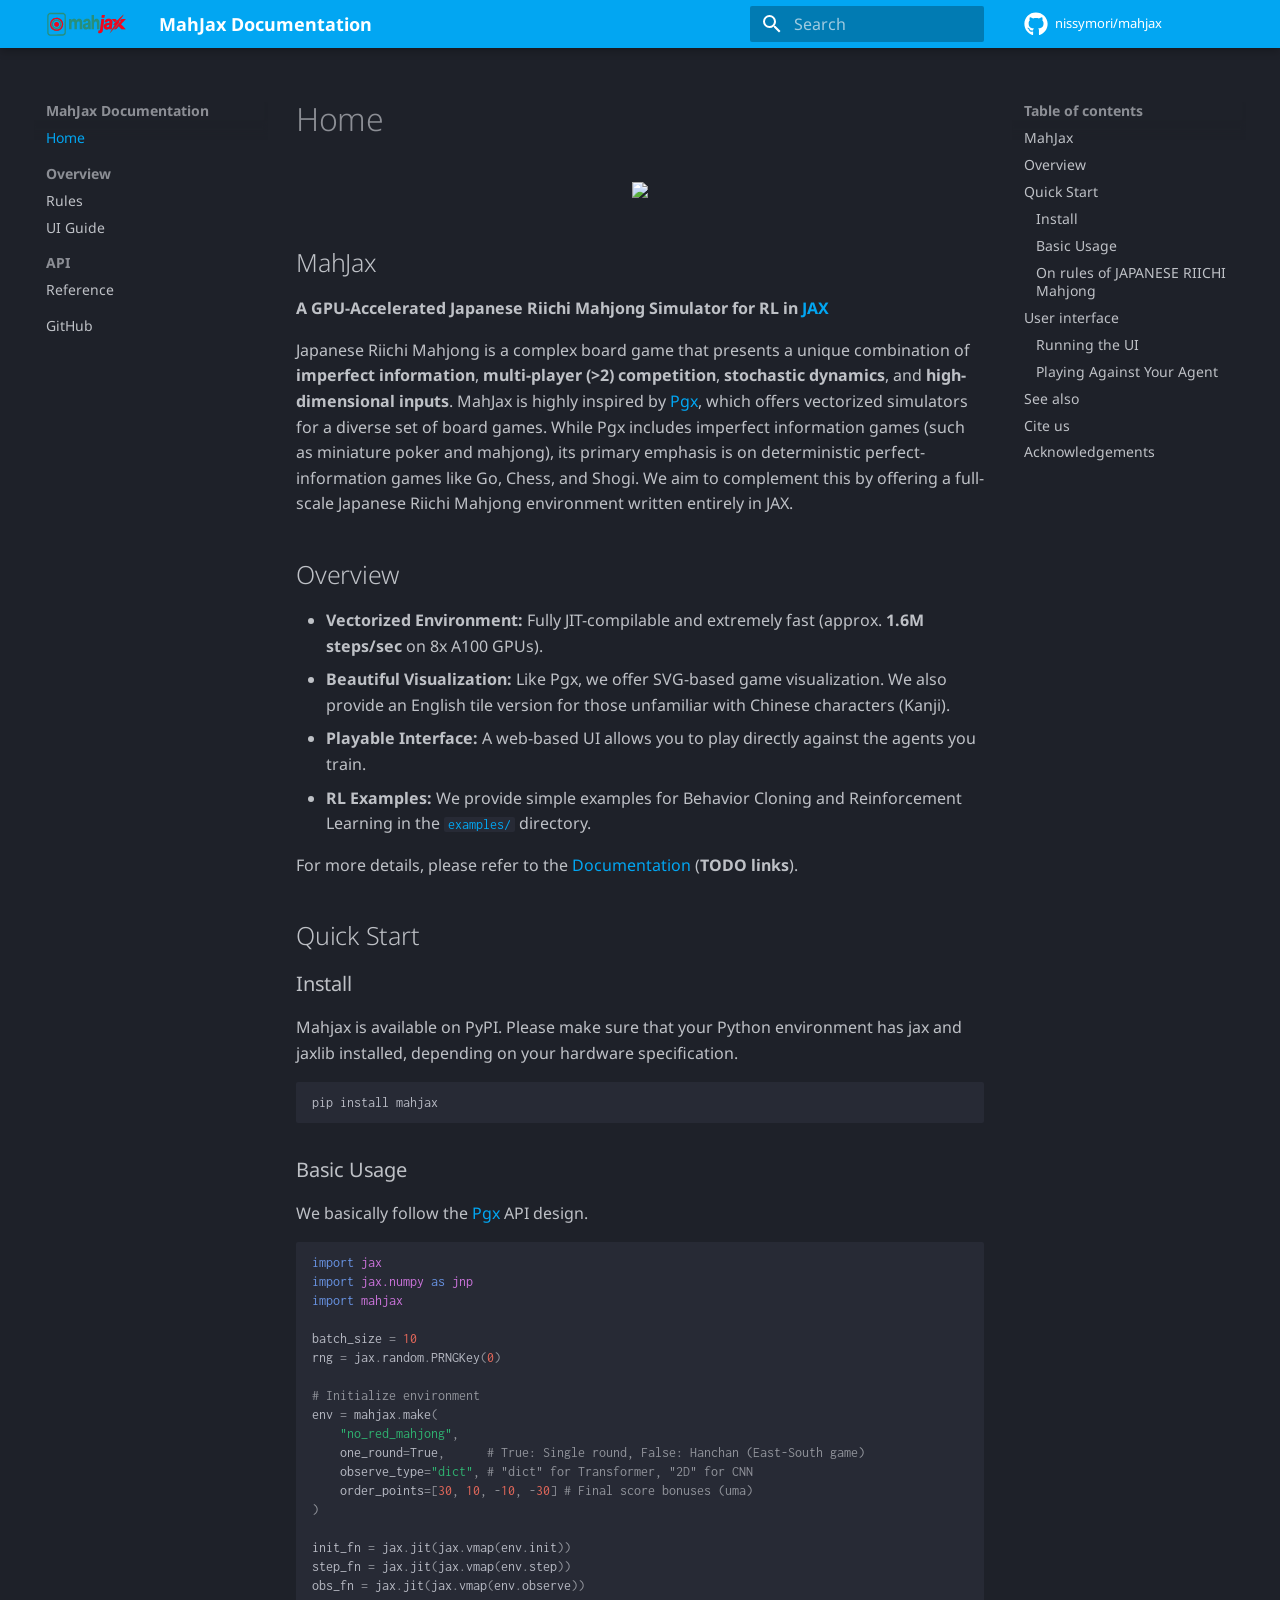
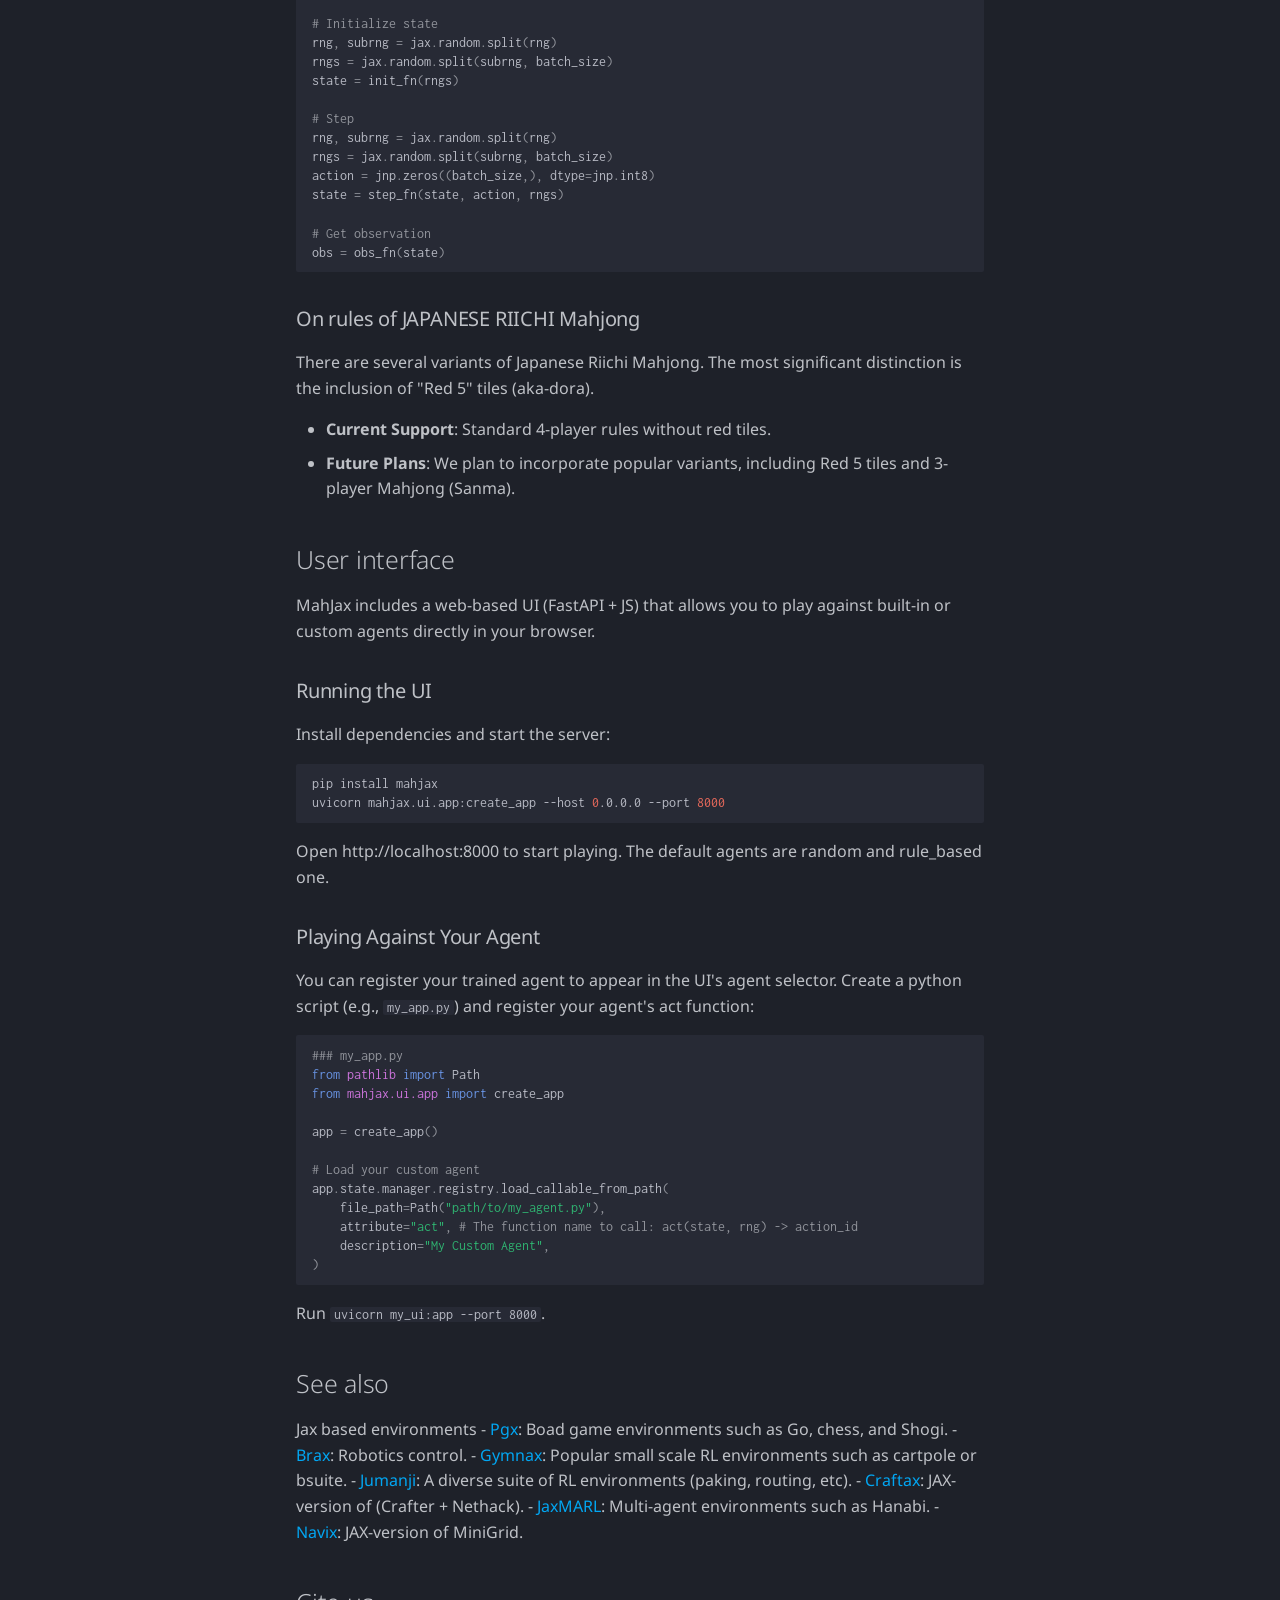
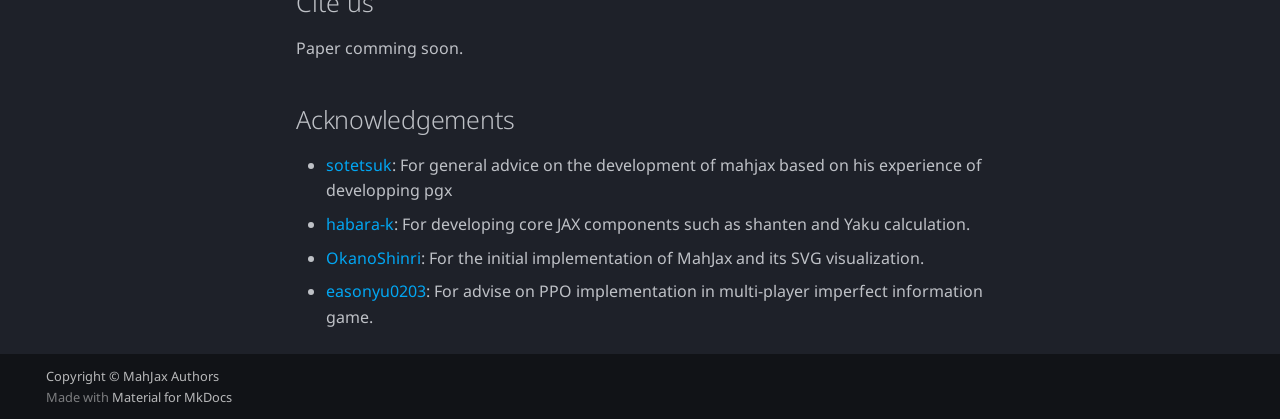
==== index.html @ deb6ee81 "Deployed 612f536 with MkDocs version: 1.6.1" ====
<!doctype html>
<html lang="en" class="no-js">
  <head>
    
      <meta charset="utf-8">
      <meta name="viewport" content="width=device-width,initial-scale=1">
      
        <meta name="description" content="GPU-accelerated Riichi Mahjong simulators for reinforcement learning">
      
      
        <meta name="author" content="Soichiro Nishimori">
      
      
        <link rel="canonical" href="https://nissymori.github.io/mahjax/">
      
      
      
        <link rel="next" href="rule/">
      
      
        
      
      
      <link rel="icon" href="assets/logo.svg">
      <meta name="generator" content="mkdocs-1.6.1, mkdocs-material-9.7.1">
    
    
      
        <title>MahJax Documentation</title>
      
    
    
      <link rel="stylesheet" href="assets/stylesheets/main.484c7ddc.min.css">
      
        
        <link rel="stylesheet" href="assets/stylesheets/palette.ab4e12ef.min.css">
      
      


    
    
      
    
    
      
        
        
        <link rel="preconnect" href="https://fonts.gstatic.com" crossorigin>
        <link rel="stylesheet" href="https://fonts.googleapis.com/css?family=Noto+Sans:300,300i,400,400i,700,700i%7CInconsolata:400,400i,700,700i&display=fallback">
        <style>:root{--md-text-font:"Noto Sans";--md-code-font:"Inconsolata"}</style>
      
    
    
      <link rel="stylesheet" href="assets/_mkdocstrings.css">
    
    <script>__md_scope=new URL(".",location),__md_hash=e=>[...e].reduce(((e,_)=>(e<<5)-e+_.charCodeAt(0)),0),__md_get=(e,_=localStorage,t=__md_scope)=>JSON.parse(_.getItem(t.pathname+"."+e)),__md_set=(e,_,t=localStorage,a=__md_scope)=>{try{t.setItem(a.pathname+"."+e,JSON.stringify(_))}catch(e){}}</script>
    
      

    
    
  </head>
  
  
    
    
    
    
    
    <body dir="ltr" data-md-color-scheme="slate" data-md-color-primary="light-blue" data-md-color-accent="cyan">
  
    
    <input class="md-toggle" data-md-toggle="drawer" type="checkbox" id="__drawer" autocomplete="off">
    <input class="md-toggle" data-md-toggle="search" type="checkbox" id="__search" autocomplete="off">
    <label class="md-overlay" for="__drawer"></label>
    <div data-md-component="skip">
      
        
        <a href="#mahjax" class="md-skip">
          Skip to content
        </a>
      
    </div>
    <div data-md-component="announce">
      
    </div>
    
    
      

  

<header class="md-header md-header--shadow" data-md-component="header">
  <nav class="md-header__inner md-grid" aria-label="Header">
    <a href="." title="MahJax Documentation" class="md-header__button md-logo" aria-label="MahJax Documentation" data-md-component="logo">
      
  <img src="assets/logo.svg" alt="logo">

    </a>
    <label class="md-header__button md-icon" for="__drawer">
      
      <svg xmlns="http://www.w3.org/2000/svg" viewBox="0 0 24 24"><path d="M3 6h18v2H3zm0 5h18v2H3zm0 5h18v2H3z"/></svg>
    </label>
    <div class="md-header__title" data-md-component="header-title">
      <div class="md-header__ellipsis">
        <div class="md-header__topic">
          <span class="md-ellipsis">
            MahJax Documentation
          </span>
        </div>
        <div class="md-header__topic" data-md-component="header-topic">
          <span class="md-ellipsis">
            
              Home
            
          </span>
        </div>
      </div>
    </div>
    
      
    
    
    
    
      
      
        <label class="md-header__button md-icon" for="__search">
          
          <svg xmlns="http://www.w3.org/2000/svg" viewBox="0 0 24 24"><path d="M9.5 3A6.5 6.5 0 0 1 16 9.5c0 1.61-.59 3.09-1.56 4.23l.27.27h.79l5 5-1.5 1.5-5-5v-.79l-.27-.27A6.52 6.52 0 0 1 9.5 16 6.5 6.5 0 0 1 3 9.5 6.5 6.5 0 0 1 9.5 3m0 2C7 5 5 7 5 9.5S7 14 9.5 14 14 12 14 9.5 12 5 9.5 5"/></svg>
        </label>
        <div class="md-search" data-md-component="search" role="dialog">
  <label class="md-search__overlay" for="__search"></label>
  <div class="md-search__inner" role="search">
    <form class="md-search__form" name="search">
      <input type="text" class="md-search__input" name="query" aria-label="Search" placeholder="Search" autocapitalize="off" autocorrect="off" autocomplete="off" spellcheck="false" data-md-component="search-query" required>
      <label class="md-search__icon md-icon" for="__search">
        
        <svg xmlns="http://www.w3.org/2000/svg" viewBox="0 0 24 24"><path d="M9.5 3A6.5 6.5 0 0 1 16 9.5c0 1.61-.59 3.09-1.56 4.23l.27.27h.79l5 5-1.5 1.5-5-5v-.79l-.27-.27A6.52 6.52 0 0 1 9.5 16 6.5 6.5 0 0 1 3 9.5 6.5 6.5 0 0 1 9.5 3m0 2C7 5 5 7 5 9.5S7 14 9.5 14 14 12 14 9.5 12 5 9.5 5"/></svg>
        
        <svg xmlns="http://www.w3.org/2000/svg" viewBox="0 0 24 24"><path d="M20 11v2H8l5.5 5.5-1.42 1.42L4.16 12l7.92-7.92L13.5 5.5 8 11z"/></svg>
      </label>
      <nav class="md-search__options" aria-label="Search">
        
        <button type="reset" class="md-search__icon md-icon" title="Clear" aria-label="Clear" tabindex="-1">
          
          <svg xmlns="http://www.w3.org/2000/svg" viewBox="0 0 24 24"><path d="M19 6.41 17.59 5 12 10.59 6.41 5 5 6.41 10.59 12 5 17.59 6.41 19 12 13.41 17.59 19 19 17.59 13.41 12z"/></svg>
        </button>
      </nav>
      
    </form>
    <div class="md-search__output">
      <div class="md-search__scrollwrap" tabindex="0" data-md-scrollfix>
        <div class="md-search-result" data-md-component="search-result">
          <div class="md-search-result__meta">
            Initializing search
          </div>
          <ol class="md-search-result__list" role="presentation"></ol>
        </div>
      </div>
    </div>
  </div>
</div>
      
    
    
      <div class="md-header__source">
        <a href="https://github.com/nissymori/mahjax" title="Go to repository" class="md-source" data-md-component="source">
  <div class="md-source__icon md-icon">
    
    <svg xmlns="http://www.w3.org/2000/svg" viewBox="0 0 512 512"><!--! Font Awesome Free 7.1.0 by @fontawesome - https://fontawesome.com License - https://fontawesome.com/license/free (Icons: CC BY 4.0, Fonts: SIL OFL 1.1, Code: MIT License) Copyright 2025 Fonticons, Inc.--><path d="M173.9 397.4c0 2-2.3 3.6-5.2 3.6-3.3.3-5.6-1.3-5.6-3.6 0-2 2.3-3.6 5.2-3.6 3-.3 5.6 1.3 5.6 3.6m-31.1-4.5c-.7 2 1.3 4.3 4.3 4.9 2.6 1 5.6 0 6.2-2s-1.3-4.3-4.3-5.2c-2.6-.7-5.5.3-6.2 2.3m44.2-1.7c-2.9.7-4.9 2.6-4.6 4.9.3 2 2.9 3.3 5.9 2.6 2.9-.7 4.9-2.6 4.6-4.6-.3-1.9-3-3.2-5.9-2.9M252.8 8C114.1 8 8 113.3 8 252c0 110.9 69.8 205.8 169.5 239.2 12.8 2.3 17.3-5.6 17.3-12.1 0-6.2-.3-40.4-.3-61.4 0 0-70 15-84.7-29.8 0 0-11.4-29.1-27.8-36.6 0 0-22.9-15.7 1.6-15.4 0 0 24.9 2 38.6 25.8 21.9 38.6 58.6 27.5 72.9 20.9 2.3-16 8.8-27.1 16-33.7-55.9-6.2-112.3-14.3-112.3-110.5 0-27.5 7.6-41.3 23.6-58.9-2.6-6.5-11.1-33.3 2.6-67.9 20.9-6.5 69 27 69 27 20-5.6 41.5-8.5 62.8-8.5s42.8 2.9 62.8 8.5c0 0 48.1-33.6 69-27 13.7 34.7 5.2 61.4 2.6 67.9 16 17.7 25.8 31.5 25.8 58.9 0 96.5-58.9 104.2-114.8 110.5 9.2 7.9 17 22.9 17 46.4 0 33.7-.3 75.4-.3 83.6 0 6.5 4.6 14.4 17.3 12.1C436.2 457.8 504 362.9 504 252 504 113.3 391.5 8 252.8 8M105.2 352.9c-1.3 1-1 3.3.7 5.2 1.6 1.6 3.9 2.3 5.2 1 1.3-1 1-3.3-.7-5.2-1.6-1.6-3.9-2.3-5.2-1m-10.8-8.1c-.7 1.3.3 2.9 2.3 3.9 1.6 1 3.6.7 4.3-.7.7-1.3-.3-2.9-2.3-3.9-2-.6-3.6-.3-4.3.7m32.4 35.6c-1.6 1.3-1 4.3 1.3 6.2 2.3 2.3 5.2 2.6 6.5 1 1.3-1.3.7-4.3-1.3-6.2-2.2-2.3-5.2-2.6-6.5-1m-11.4-14.7c-1.6 1-1.6 3.6 0 5.9s4.3 3.3 5.6 2.3c1.6-1.3 1.6-3.9 0-6.2-1.4-2.3-4-3.3-5.6-2"/></svg>
  </div>
  <div class="md-source__repository">
    nissymori/mahjax
  </div>
</a>
      </div>
    
  </nav>
  
</header>
    
    <div class="md-container" data-md-component="container">
      
      
        
          
        
      
      <main class="md-main" data-md-component="main">
        <div class="md-main__inner md-grid">
          
            
              
              <div class="md-sidebar md-sidebar--primary" data-md-component="sidebar" data-md-type="navigation" >
                <div class="md-sidebar__scrollwrap">
                  <div class="md-sidebar__inner">
                    



<nav class="md-nav md-nav--primary" aria-label="Navigation" data-md-level="0">
  <label class="md-nav__title" for="__drawer">
    <a href="." title="MahJax Documentation" class="md-nav__button md-logo" aria-label="MahJax Documentation" data-md-component="logo">
      
  <img src="assets/logo.svg" alt="logo">

    </a>
    MahJax Documentation
  </label>
  
    <div class="md-nav__source">
      <a href="https://github.com/nissymori/mahjax" title="Go to repository" class="md-source" data-md-component="source">
  <div class="md-source__icon md-icon">
    
    <svg xmlns="http://www.w3.org/2000/svg" viewBox="0 0 512 512"><!--! Font Awesome Free 7.1.0 by @fontawesome - https://fontawesome.com License - https://fontawesome.com/license/free (Icons: CC BY 4.0, Fonts: SIL OFL 1.1, Code: MIT License) Copyright 2025 Fonticons, Inc.--><path d="M173.9 397.4c0 2-2.3 3.6-5.2 3.6-3.3.3-5.6-1.3-5.6-3.6 0-2 2.3-3.6 5.2-3.6 3-.3 5.6 1.3 5.6 3.6m-31.1-4.5c-.7 2 1.3 4.3 4.3 4.9 2.6 1 5.6 0 6.2-2s-1.3-4.3-4.3-5.2c-2.6-.7-5.5.3-6.2 2.3m44.2-1.7c-2.9.7-4.9 2.6-4.6 4.9.3 2 2.9 3.3 5.9 2.6 2.9-.7 4.9-2.6 4.6-4.6-.3-1.9-3-3.2-5.9-2.9M252.8 8C114.1 8 8 113.3 8 252c0 110.9 69.8 205.8 169.5 239.2 12.8 2.3 17.3-5.6 17.3-12.1 0-6.2-.3-40.4-.3-61.4 0 0-70 15-84.7-29.8 0 0-11.4-29.1-27.8-36.6 0 0-22.9-15.7 1.6-15.4 0 0 24.9 2 38.6 25.8 21.9 38.6 58.6 27.5 72.9 20.9 2.3-16 8.8-27.1 16-33.7-55.9-6.2-112.3-14.3-112.3-110.5 0-27.5 7.6-41.3 23.6-58.9-2.6-6.5-11.1-33.3 2.6-67.9 20.9-6.5 69 27 69 27 20-5.6 41.5-8.5 62.8-8.5s42.8 2.9 62.8 8.5c0 0 48.1-33.6 69-27 13.7 34.7 5.2 61.4 2.6 67.9 16 17.7 25.8 31.5 25.8 58.9 0 96.5-58.9 104.2-114.8 110.5 9.2 7.9 17 22.9 17 46.4 0 33.7-.3 75.4-.3 83.6 0 6.5 4.6 14.4 17.3 12.1C436.2 457.8 504 362.9 504 252 504 113.3 391.5 8 252.8 8M105.2 352.9c-1.3 1-1 3.3.7 5.2 1.6 1.6 3.9 2.3 5.2 1 1.3-1 1-3.3-.7-5.2-1.6-1.6-3.9-2.3-5.2-1m-10.8-8.1c-.7 1.3.3 2.9 2.3 3.9 1.6 1 3.6.7 4.3-.7.7-1.3-.3-2.9-2.3-3.9-2-.6-3.6-.3-4.3.7m32.4 35.6c-1.6 1.3-1 4.3 1.3 6.2 2.3 2.3 5.2 2.6 6.5 1 1.3-1.3.7-4.3-1.3-6.2-2.2-2.3-5.2-2.6-6.5-1m-11.4-14.7c-1.6 1-1.6 3.6 0 5.9s4.3 3.3 5.6 2.3c1.6-1.3 1.6-3.9 0-6.2-1.4-2.3-4-3.3-5.6-2"/></svg>
  </div>
  <div class="md-source__repository">
    nissymori/mahjax
  </div>
</a>
    </div>
  
  <ul class="md-nav__list" data-md-scrollfix>
    
      
      
  
  
    
  
  
  
    <li class="md-nav__item md-nav__item--active">
      
      <input class="md-nav__toggle md-toggle" type="checkbox" id="__toc">
      
      
      
        <label class="md-nav__link md-nav__link--active" for="__toc">
          
  
  
  <span class="md-ellipsis">
    
  
    Home
  

    
  </span>
  
  

          <span class="md-nav__icon md-icon"></span>
        </label>
      
      <a href="." class="md-nav__link md-nav__link--active">
        
  
  
  <span class="md-ellipsis">
    
  
    Home
  

    
  </span>
  
  

      </a>
      
        

<nav class="md-nav md-nav--secondary" aria-label="Table of contents">
  
  
  
  
    <label class="md-nav__title" for="__toc">
      <span class="md-nav__icon md-icon"></span>
      Table of contents
    </label>
    <ul class="md-nav__list" data-md-component="toc" data-md-scrollfix>
      
        <li class="md-nav__item">
  <a href="#mahjax" class="md-nav__link">
    <span class="md-ellipsis">
      
        MahJax
      
    </span>
  </a>
  
</li>
      
        <li class="md-nav__item">
  <a href="#overview" class="md-nav__link">
    <span class="md-ellipsis">
      
        Overview
      
    </span>
  </a>
  
</li>
      
        <li class="md-nav__item">
  <a href="#quick-start" class="md-nav__link">
    <span class="md-ellipsis">
      
        Quick Start
      
    </span>
  </a>
  
    <nav class="md-nav" aria-label="Quick Start">
      <ul class="md-nav__list">
        
          <li class="md-nav__item">
  <a href="#install" class="md-nav__link">
    <span class="md-ellipsis">
      
        Install
      
    </span>
  </a>
  
</li>
        
          <li class="md-nav__item">
  <a href="#basic-usage" class="md-nav__link">
    <span class="md-ellipsis">
      
        Basic Usage
      
    </span>
  </a>
  
</li>
        
          <li class="md-nav__item">
  <a href="#on-rules-of-japanese-riichi-mahjong" class="md-nav__link">
    <span class="md-ellipsis">
      
        On rules of JAPANESE RIICHI Mahjong
      
    </span>
  </a>
  
</li>
        
      </ul>
    </nav>
  
</li>
      
        <li class="md-nav__item">
  <a href="#user-interface" class="md-nav__link">
    <span class="md-ellipsis">
      
        User interface
      
    </span>
  </a>
  
    <nav class="md-nav" aria-label="User interface">
      <ul class="md-nav__list">
        
          <li class="md-nav__item">
  <a href="#running-the-ui" class="md-nav__link">
    <span class="md-ellipsis">
      
        Running the UI
      
    </span>
  </a>
  
</li>
        
          <li class="md-nav__item">
  <a href="#playing-against-your-agent" class="md-nav__link">
    <span class="md-ellipsis">
      
        Playing Against Your Agent
      
    </span>
  </a>
  
</li>
        
      </ul>
    </nav>
  
</li>
      
        <li class="md-nav__item">
  <a href="#see-also" class="md-nav__link">
    <span class="md-ellipsis">
      
        See also
      
    </span>
  </a>
  
</li>
      
        <li class="md-nav__item">
  <a href="#cite-us" class="md-nav__link">
    <span class="md-ellipsis">
      
        Cite us
      
    </span>
  </a>
  
</li>
      
        <li class="md-nav__item">
  <a href="#acknowledgements" class="md-nav__link">
    <span class="md-ellipsis">
      
        Acknowledgements
      
    </span>
  </a>
  
</li>
      
    </ul>
  
</nav>
      
    </li>
  

    
      
      
  
  
  
  
    
    
    
    
      
        
        
      
    
    
    <li class="md-nav__item md-nav__item--section md-nav__item--nested">
      
        
        
        <input class="md-nav__toggle md-toggle " type="checkbox" id="__nav_2" >
        
          
          <label class="md-nav__link" for="__nav_2" id="__nav_2_label" tabindex="">
            
  
  
  <span class="md-ellipsis">
    
  
    Overview
  

    
  </span>
  
  

            <span class="md-nav__icon md-icon"></span>
          </label>
        
        <nav class="md-nav" data-md-level="1" aria-labelledby="__nav_2_label" aria-expanded="false">
          <label class="md-nav__title" for="__nav_2">
            <span class="md-nav__icon md-icon"></span>
            
  
    Overview
  

          </label>
          <ul class="md-nav__list" data-md-scrollfix>
            
              
                
  
  
  
  
    <li class="md-nav__item">
      <a href="rule/" class="md-nav__link">
        
  
  
  <span class="md-ellipsis">
    
  
    Rules
  

    
  </span>
  
  

      </a>
    </li>
  

              
            
              
                
  
  
  
  
    <li class="md-nav__item">
      <a href="ui/" class="md-nav__link">
        
  
  
  <span class="md-ellipsis">
    
  
    UI Guide
  

    
  </span>
  
  

      </a>
    </li>
  

              
            
          </ul>
        </nav>
      
    </li>
  

    
      
      
  
  
  
  
    
    
    
    
      
        
        
      
    
    
    <li class="md-nav__item md-nav__item--section md-nav__item--nested">
      
        
        
        <input class="md-nav__toggle md-toggle " type="checkbox" id="__nav_3" >
        
          
          <label class="md-nav__link" for="__nav_3" id="__nav_3_label" tabindex="">
            
  
  
  <span class="md-ellipsis">
    
  
    API
  

    
  </span>
  
  

            <span class="md-nav__icon md-icon"></span>
          </label>
        
        <nav class="md-nav" data-md-level="1" aria-labelledby="__nav_3_label" aria-expanded="false">
          <label class="md-nav__title" for="__nav_3">
            <span class="md-nav__icon md-icon"></span>
            
  
    API
  

          </label>
          <ul class="md-nav__list" data-md-scrollfix>
            
              
                
  
  
  
  
    <li class="md-nav__item">
      <a href="api/" class="md-nav__link">
        
  
  
  <span class="md-ellipsis">
    
  
    Reference
  

    
  </span>
  
  

      </a>
    </li>
  

              
            
          </ul>
        </nav>
      
    </li>
  

    
      
      
  
  
  
  
    <li class="md-nav__item">
      <a href="https://github.com/nissymori/mahjax" class="md-nav__link">
        
  
  
  <span class="md-ellipsis">
    
  
    GitHub
  

    
  </span>
  
  

      </a>
    </li>
  

    
  </ul>
</nav>
                  </div>
                </div>
              </div>
            
            
              
              <div class="md-sidebar md-sidebar--secondary" data-md-component="sidebar" data-md-type="toc" >
                <div class="md-sidebar__scrollwrap">
                  <div class="md-sidebar__inner">
                    

<nav class="md-nav md-nav--secondary" aria-label="Table of contents">
  
  
  
  
    <label class="md-nav__title" for="__toc">
      <span class="md-nav__icon md-icon"></span>
      Table of contents
    </label>
    <ul class="md-nav__list" data-md-component="toc" data-md-scrollfix>
      
        <li class="md-nav__item">
  <a href="#mahjax" class="md-nav__link">
    <span class="md-ellipsis">
      
        MahJax
      
    </span>
  </a>
  
</li>
      
        <li class="md-nav__item">
  <a href="#overview" class="md-nav__link">
    <span class="md-ellipsis">
      
        Overview
      
    </span>
  </a>
  
</li>
      
        <li class="md-nav__item">
  <a href="#quick-start" class="md-nav__link">
    <span class="md-ellipsis">
      
        Quick Start
      
    </span>
  </a>
  
    <nav class="md-nav" aria-label="Quick Start">
      <ul class="md-nav__list">
        
          <li class="md-nav__item">
  <a href="#install" class="md-nav__link">
    <span class="md-ellipsis">
      
        Install
      
    </span>
  </a>
  
</li>
        
          <li class="md-nav__item">
  <a href="#basic-usage" class="md-nav__link">
    <span class="md-ellipsis">
      
        Basic Usage
      
    </span>
  </a>
  
</li>
        
          <li class="md-nav__item">
  <a href="#on-rules-of-japanese-riichi-mahjong" class="md-nav__link">
    <span class="md-ellipsis">
      
        On rules of JAPANESE RIICHI Mahjong
      
    </span>
  </a>
  
</li>
        
      </ul>
    </nav>
  
</li>
      
        <li class="md-nav__item">
  <a href="#user-interface" class="md-nav__link">
    <span class="md-ellipsis">
      
        User interface
      
    </span>
  </a>
  
    <nav class="md-nav" aria-label="User interface">
      <ul class="md-nav__list">
        
          <li class="md-nav__item">
  <a href="#running-the-ui" class="md-nav__link">
    <span class="md-ellipsis">
      
        Running the UI
      
    </span>
  </a>
  
</li>
        
          <li class="md-nav__item">
  <a href="#playing-against-your-agent" class="md-nav__link">
    <span class="md-ellipsis">
      
        Playing Against Your Agent
      
    </span>
  </a>
  
</li>
        
      </ul>
    </nav>
  
</li>
      
        <li class="md-nav__item">
  <a href="#see-also" class="md-nav__link">
    <span class="md-ellipsis">
      
        See also
      
    </span>
  </a>
  
</li>
      
        <li class="md-nav__item">
  <a href="#cite-us" class="md-nav__link">
    <span class="md-ellipsis">
      
        Cite us
      
    </span>
  </a>
  
</li>
      
        <li class="md-nav__item">
  <a href="#acknowledgements" class="md-nav__link">
    <span class="md-ellipsis">
      
        Acknowledgements
      
    </span>
  </a>
  
</li>
      
    </ul>
  
</nav>
                  </div>
                </div>
              </div>
            
          
          
            <div class="md-content" data-md-component="content">
              
              <article class="md-content__inner md-typeset">
                
                  


  
  


  <h1>Home</h1>

<div align="center">
<img src="https://github.com/nissymori/mahjax/blob/main/docs/assets/logo.svg" width="45%">
</div>

<h2 id="mahjax">MahJax</h2>
<p><strong>A GPU-Accelerated Japanese Riichi Mahjong Simulator for RL in <a href="https://github.com/google/jax">JAX</a></strong></p>
<p>Japanese Riichi Mahjong is a complex board game that presents a unique combination of <strong>imperfect information</strong>, <strong>multi-player (&gt;2) competition</strong>, <strong>stochastic dynamics</strong>, and <strong>high-dimensional inputs</strong>.
MahJax is highly inspired by <a href="https://github.com/sotetsuk/pgx">Pgx</a>, which offers vectorized simulators for a diverse set of board games.
While Pgx includes imperfect information games (such as miniature poker and mahjong), its primary emphasis is on deterministic perfect-information games like Go, Chess, and Shogi.
We aim to complement this by offering a full-scale Japanese Riichi Mahjong environment written entirely in JAX.</p>
<h2 id="overview">Overview</h2>
<ul>
<li><strong>Vectorized Environment:</strong> Fully JIT-compilable and extremely fast (approx. <strong>1.6M steps/sec</strong> on 8x A100 GPUs).</li>
<li><strong>Beautiful Visualization:</strong> Like Pgx, we offer SVG-based game visualization. We also provide an English tile version for those unfamiliar with Chinese characters (Kanji).</li>
<li><strong>Playable Interface:</strong> A web-based UI allows you to play directly against the agents you train.</li>
<li><strong>RL Examples:</strong> We provide simple examples for Behavior Cloning and Reinforcement Learning in the <a href="https://github.com/nissymori/mahjax/tree/main/examples"><code>examples/</code></a> directory.</li>
</ul>
<p>For more details, please refer to the <a href="link_to_docs">Documentation</a> (<strong>TODO links</strong>).</p>
<h2 id="quick-start">Quick Start</h2>
<h3 id="install">Install</h3>
<p>Mahjax is available on PyPI. Please make sure that your Python environment has jax and jaxlib installed, depending on your hardware specification.
<div class="language-bash highlight"><pre><span></span><code><span id="__span-0-1"><a id="__codelineno-0-1" name="__codelineno-0-1" href="#__codelineno-0-1"></a>pip<span class="w"> </span>install<span class="w"> </span>mahjax
</span></code></pre></div></p>
<h3 id="basic-usage">Basic Usage</h3>
<p>We basically follow the <a href="https://github.com/sotetsuk/pgx">Pgx</a> API design.</p>
<div class="language-python highlight"><pre><span></span><code><span id="__span-1-1"><a id="__codelineno-1-1" name="__codelineno-1-1" href="#__codelineno-1-1"></a><span class="kn">import</span><span class="w"> </span><span class="nn">jax</span>
</span><span id="__span-1-2"><a id="__codelineno-1-2" name="__codelineno-1-2" href="#__codelineno-1-2"></a><span class="kn">import</span><span class="w"> </span><span class="nn">jax.numpy</span><span class="w"> </span><span class="k">as</span><span class="w"> </span><span class="nn">jnp</span>
</span><span id="__span-1-3"><a id="__codelineno-1-3" name="__codelineno-1-3" href="#__codelineno-1-3"></a><span class="kn">import</span><span class="w"> </span><span class="nn">mahjax</span>
</span><span id="__span-1-4"><a id="__codelineno-1-4" name="__codelineno-1-4" href="#__codelineno-1-4"></a>
</span><span id="__span-1-5"><a id="__codelineno-1-5" name="__codelineno-1-5" href="#__codelineno-1-5"></a><span class="n">batch_size</span> <span class="o">=</span> <span class="mi">10</span>
</span><span id="__span-1-6"><a id="__codelineno-1-6" name="__codelineno-1-6" href="#__codelineno-1-6"></a><span class="n">rng</span> <span class="o">=</span> <span class="n">jax</span><span class="o">.</span><span class="n">random</span><span class="o">.</span><span class="n">PRNGKey</span><span class="p">(</span><span class="mi">0</span><span class="p">)</span>
</span><span id="__span-1-7"><a id="__codelineno-1-7" name="__codelineno-1-7" href="#__codelineno-1-7"></a>
</span><span id="__span-1-8"><a id="__codelineno-1-8" name="__codelineno-1-8" href="#__codelineno-1-8"></a><span class="c1"># Initialize environment</span>
</span><span id="__span-1-9"><a id="__codelineno-1-9" name="__codelineno-1-9" href="#__codelineno-1-9"></a><span class="n">env</span> <span class="o">=</span> <span class="n">mahjax</span><span class="o">.</span><span class="n">make</span><span class="p">(</span>
</span><span id="__span-1-10"><a id="__codelineno-1-10" name="__codelineno-1-10" href="#__codelineno-1-10"></a>    <span class="s2">&quot;no_red_mahjong&quot;</span><span class="p">,</span>
</span><span id="__span-1-11"><a id="__codelineno-1-11" name="__codelineno-1-11" href="#__codelineno-1-11"></a>    <span class="n">one_round</span><span class="o">=</span><span class="kc">True</span><span class="p">,</span>      <span class="c1"># True: Single round, False: Hanchan (East-South game)</span>
</span><span id="__span-1-12"><a id="__codelineno-1-12" name="__codelineno-1-12" href="#__codelineno-1-12"></a>    <span class="n">observe_type</span><span class="o">=</span><span class="s2">&quot;dict&quot;</span><span class="p">,</span> <span class="c1"># &quot;dict&quot; for Transformer, &quot;2D&quot; for CNN</span>
</span><span id="__span-1-13"><a id="__codelineno-1-13" name="__codelineno-1-13" href="#__codelineno-1-13"></a>    <span class="n">order_points</span><span class="o">=</span><span class="p">[</span><span class="mi">30</span><span class="p">,</span> <span class="mi">10</span><span class="p">,</span> <span class="o">-</span><span class="mi">10</span><span class="p">,</span> <span class="o">-</span><span class="mi">30</span><span class="p">]</span> <span class="c1"># Final score bonuses (uma)</span>
</span><span id="__span-1-14"><a id="__codelineno-1-14" name="__codelineno-1-14" href="#__codelineno-1-14"></a><span class="p">)</span>
</span><span id="__span-1-15"><a id="__codelineno-1-15" name="__codelineno-1-15" href="#__codelineno-1-15"></a>
</span><span id="__span-1-16"><a id="__codelineno-1-16" name="__codelineno-1-16" href="#__codelineno-1-16"></a><span class="n">init_fn</span> <span class="o">=</span> <span class="n">jax</span><span class="o">.</span><span class="n">jit</span><span class="p">(</span><span class="n">jax</span><span class="o">.</span><span class="n">vmap</span><span class="p">(</span><span class="n">env</span><span class="o">.</span><span class="n">init</span><span class="p">))</span>
</span><span id="__span-1-17"><a id="__codelineno-1-17" name="__codelineno-1-17" href="#__codelineno-1-17"></a><span class="n">step_fn</span> <span class="o">=</span> <span class="n">jax</span><span class="o">.</span><span class="n">jit</span><span class="p">(</span><span class="n">jax</span><span class="o">.</span><span class="n">vmap</span><span class="p">(</span><span class="n">env</span><span class="o">.</span><span class="n">step</span><span class="p">))</span>
</span><span id="__span-1-18"><a id="__codelineno-1-18" name="__codelineno-1-18" href="#__codelineno-1-18"></a><span class="n">obs_fn</span> <span class="o">=</span> <span class="n">jax</span><span class="o">.</span><span class="n">jit</span><span class="p">(</span><span class="n">jax</span><span class="o">.</span><span class="n">vmap</span><span class="p">(</span><span class="n">env</span><span class="o">.</span><span class="n">observe</span><span class="p">))</span>
</span><span id="__span-1-19"><a id="__codelineno-1-19" name="__codelineno-1-19" href="#__codelineno-1-19"></a>
</span><span id="__span-1-20"><a id="__codelineno-1-20" name="__codelineno-1-20" href="#__codelineno-1-20"></a><span class="c1"># Initialize state</span>
</span><span id="__span-1-21"><a id="__codelineno-1-21" name="__codelineno-1-21" href="#__codelineno-1-21"></a><span class="n">rng</span><span class="p">,</span> <span class="n">subrng</span> <span class="o">=</span> <span class="n">jax</span><span class="o">.</span><span class="n">random</span><span class="o">.</span><span class="n">split</span><span class="p">(</span><span class="n">rng</span><span class="p">)</span>
</span><span id="__span-1-22"><a id="__codelineno-1-22" name="__codelineno-1-22" href="#__codelineno-1-22"></a><span class="n">rngs</span> <span class="o">=</span> <span class="n">jax</span><span class="o">.</span><span class="n">random</span><span class="o">.</span><span class="n">split</span><span class="p">(</span><span class="n">subrng</span><span class="p">,</span> <span class="n">batch_size</span><span class="p">)</span>
</span><span id="__span-1-23"><a id="__codelineno-1-23" name="__codelineno-1-23" href="#__codelineno-1-23"></a><span class="n">state</span> <span class="o">=</span> <span class="n">init_fn</span><span class="p">(</span><span class="n">rngs</span><span class="p">)</span>
</span><span id="__span-1-24"><a id="__codelineno-1-24" name="__codelineno-1-24" href="#__codelineno-1-24"></a>
</span><span id="__span-1-25"><a id="__codelineno-1-25" name="__codelineno-1-25" href="#__codelineno-1-25"></a><span class="c1"># Step</span>
</span><span id="__span-1-26"><a id="__codelineno-1-26" name="__codelineno-1-26" href="#__codelineno-1-26"></a><span class="n">rng</span><span class="p">,</span> <span class="n">subrng</span> <span class="o">=</span> <span class="n">jax</span><span class="o">.</span><span class="n">random</span><span class="o">.</span><span class="n">split</span><span class="p">(</span><span class="n">rng</span><span class="p">)</span>
</span><span id="__span-1-27"><a id="__codelineno-1-27" name="__codelineno-1-27" href="#__codelineno-1-27"></a><span class="n">rngs</span> <span class="o">=</span> <span class="n">jax</span><span class="o">.</span><span class="n">random</span><span class="o">.</span><span class="n">split</span><span class="p">(</span><span class="n">subrng</span><span class="p">,</span> <span class="n">batch_size</span><span class="p">)</span>
</span><span id="__span-1-28"><a id="__codelineno-1-28" name="__codelineno-1-28" href="#__codelineno-1-28"></a><span class="n">action</span> <span class="o">=</span> <span class="n">jnp</span><span class="o">.</span><span class="n">zeros</span><span class="p">((</span><span class="n">batch_size</span><span class="p">,),</span> <span class="n">dtype</span><span class="o">=</span><span class="n">jnp</span><span class="o">.</span><span class="n">int8</span><span class="p">)</span>
</span><span id="__span-1-29"><a id="__codelineno-1-29" name="__codelineno-1-29" href="#__codelineno-1-29"></a><span class="n">state</span> <span class="o">=</span> <span class="n">step_fn</span><span class="p">(</span><span class="n">state</span><span class="p">,</span> <span class="n">action</span><span class="p">,</span> <span class="n">rngs</span><span class="p">)</span>
</span><span id="__span-1-30"><a id="__codelineno-1-30" name="__codelineno-1-30" href="#__codelineno-1-30"></a>
</span><span id="__span-1-31"><a id="__codelineno-1-31" name="__codelineno-1-31" href="#__codelineno-1-31"></a><span class="c1"># Get observation</span>
</span><span id="__span-1-32"><a id="__codelineno-1-32" name="__codelineno-1-32" href="#__codelineno-1-32"></a><span class="n">obs</span> <span class="o">=</span> <span class="n">obs_fn</span><span class="p">(</span><span class="n">state</span><span class="p">)</span>
</span></code></pre></div>
<h3 id="on-rules-of-japanese-riichi-mahjong">On rules of JAPANESE RIICHI Mahjong</h3>
<p>There are several variants of Japanese Riichi Mahjong. The most significant distinction is the inclusion of "Red 5" tiles (aka-dora).</p>
<ul>
<li><strong>Current Support</strong>: Standard 4-player rules without red tiles.</li>
<li><strong>Future Plans</strong>: We plan to incorporate popular variants, including Red 5 tiles and 3-player Mahjong (Sanma).</li>
</ul>
<h2 id="user-interface">User interface</h2>
<p>MahJax includes a web-based UI (FastAPI + JS) that allows you to play against built-in or custom agents directly in your browser.</p>
<h3 id="running-the-ui">Running the UI</h3>
<p>Install dependencies and start the server:
<div class="language-bash highlight"><pre><span></span><code><span id="__span-2-1"><a id="__codelineno-2-1" name="__codelineno-2-1" href="#__codelineno-2-1"></a>pip<span class="w"> </span>install<span class="w"> </span>mahjax
</span><span id="__span-2-2"><a id="__codelineno-2-2" name="__codelineno-2-2" href="#__codelineno-2-2"></a>uvicorn<span class="w"> </span>mahjax.ui.app:create_app<span class="w"> </span>--host<span class="w"> </span><span class="m">0</span>.0.0.0<span class="w"> </span>--port<span class="w"> </span><span class="m">8000</span>
</span></code></pre></div>
Open http://localhost:8000 to start playing. The default agents are random and rule_based one.</p>
<h3 id="playing-against-your-agent">Playing Against Your Agent</h3>
<p>You can register your trained agent to appear in the UI's agent selector.
Create a python script (e.g., <code>my_app.py</code>) and register your agent's act function:</p>
<p><div class="language-py highlight"><pre><span></span><code><span id="__span-3-1"><a id="__codelineno-3-1" name="__codelineno-3-1" href="#__codelineno-3-1"></a><span class="c1">### my_app.py</span>
</span><span id="__span-3-2"><a id="__codelineno-3-2" name="__codelineno-3-2" href="#__codelineno-3-2"></a><span class="kn">from</span><span class="w"> </span><span class="nn">pathlib</span><span class="w"> </span><span class="kn">import</span> <span class="n">Path</span>
</span><span id="__span-3-3"><a id="__codelineno-3-3" name="__codelineno-3-3" href="#__codelineno-3-3"></a><span class="kn">from</span><span class="w"> </span><span class="nn">mahjax.ui.app</span><span class="w"> </span><span class="kn">import</span> <span class="n">create_app</span>
</span><span id="__span-3-4"><a id="__codelineno-3-4" name="__codelineno-3-4" href="#__codelineno-3-4"></a>
</span><span id="__span-3-5"><a id="__codelineno-3-5" name="__codelineno-3-5" href="#__codelineno-3-5"></a><span class="n">app</span> <span class="o">=</span> <span class="n">create_app</span><span class="p">()</span>
</span><span id="__span-3-6"><a id="__codelineno-3-6" name="__codelineno-3-6" href="#__codelineno-3-6"></a>
</span><span id="__span-3-7"><a id="__codelineno-3-7" name="__codelineno-3-7" href="#__codelineno-3-7"></a><span class="c1"># Load your custom agent</span>
</span><span id="__span-3-8"><a id="__codelineno-3-8" name="__codelineno-3-8" href="#__codelineno-3-8"></a><span class="n">app</span><span class="o">.</span><span class="n">state</span><span class="o">.</span><span class="n">manager</span><span class="o">.</span><span class="n">registry</span><span class="o">.</span><span class="n">load_callable_from_path</span><span class="p">(</span>
</span><span id="__span-3-9"><a id="__codelineno-3-9" name="__codelineno-3-9" href="#__codelineno-3-9"></a>    <span class="n">file_path</span><span class="o">=</span><span class="n">Path</span><span class="p">(</span><span class="s2">&quot;path/to/my_agent.py&quot;</span><span class="p">),</span>
</span><span id="__span-3-10"><a id="__codelineno-3-10" name="__codelineno-3-10" href="#__codelineno-3-10"></a>    <span class="n">attribute</span><span class="o">=</span><span class="s2">&quot;act&quot;</span><span class="p">,</span> <span class="c1"># The function name to call: act(state, rng) -&gt; action_id</span>
</span><span id="__span-3-11"><a id="__codelineno-3-11" name="__codelineno-3-11" href="#__codelineno-3-11"></a>    <span class="n">description</span><span class="o">=</span><span class="s2">&quot;My Custom Agent&quot;</span><span class="p">,</span>
</span><span id="__span-3-12"><a id="__codelineno-3-12" name="__codelineno-3-12" href="#__codelineno-3-12"></a><span class="p">)</span>
</span></code></pre></div>
Run <code>uvicorn my_ui:app --port 8000</code>.</p>
<h2 id="see-also">See also</h2>
<p>Jax based environments
- <a href="https://github.com/sotetsuk/pgx">Pgx</a>: Boad game environments such as Go, chess, and Shogi.
- <a href="https://github.com/google/brax">Brax</a>: Robotics control.
- <a href="https://github.com/RobertTLange/gymnax">Gymnax</a>: Popular small scale RL environments such as cartpole or bsuite.
- <a href="https://github.com/instadeepai/jumanji">Jumanji</a>: A diverse suite of RL environments (paking, routing, etc).
- <a href="https://arxiv.org/abs/2402.16801">Craftax</a>: JAX-version of (Crafter + Nethack).
- <a href="https://github.com/FLAIROx/JaxMARL">JaxMARL</a>: Multi-agent environments such as Hanabi.
- <a href="https://github.com/epignatelli/navix">Navix</a>: JAX-version of MiniGrid.</p>
<h2 id="cite-us">Cite us</h2>
<p>Paper comming soon.</p>
<h2 id="acknowledgements">Acknowledgements</h2>
<ul>
<li><a href="https://github.com/sotetsuk">sotetsuk</a>: For general advice on the development of mahjax based on his experience of developping pgx</li>
<li><a href="https://github.com/habara-k">habara-k</a>: For developing core JAX components such as shanten and Yaku calculation.</li>
<li><a href="https://github.com/OkanoShinri">OkanoShinri</a>: For the initial implementation of MahJax and its SVG visualization.</li>
<li><a href="easonyu0203">easonyu0203</a>: For advise on PPO implementation in multi-player imperfect information game.</li>
</ul>












                
              </article>
            </div>
          
          
<script>var target=document.getElementById(location.hash.slice(1));target&&target.name&&(target.checked=target.name.startsWith("__tabbed_"))</script>
        </div>
        
      </main>
      
        <footer class="md-footer">
  
  <div class="md-footer-meta md-typeset">
    <div class="md-footer-meta__inner md-grid">
      <div class="md-copyright">
  
    <div class="md-copyright__highlight">
      Copyright © MahJax Authors
    </div>
  
  
    Made with
    <a href="https://squidfunk.github.io/mkdocs-material/" target="_blank" rel="noopener">
      Material for MkDocs
    </a>
  
</div>
      
    </div>
  </div>
</footer>
      
    </div>
    <div class="md-dialog" data-md-component="dialog">
      <div class="md-dialog__inner md-typeset"></div>
    </div>
    
    
    
      
      
      <script id="__config" type="application/json">{"annotate": null, "base": ".", "features": ["navigation.sections", "header.autohide"], "search": "assets/javascripts/workers/search.2c215733.min.js", "tags": null, "translations": {"clipboard.copied": "Copied to clipboard", "clipboard.copy": "Copy to clipboard", "search.result.more.one": "1 more on this page", "search.result.more.other": "# more on this page", "search.result.none": "No matching documents", "search.result.one": "1 matching document", "search.result.other": "# matching documents", "search.result.placeholder": "Type to start searching", "search.result.term.missing": "Missing", "select.version": "Select version"}, "version": null}</script>
    
    
      <script src="assets/javascripts/bundle.79ae519e.min.js"></script>
      
    
  </body>
</html>
---- assets/stylesheets/main.484c7ddc.min.css ----
@charset "UTF-8";html{-webkit-text-size-adjust:none;-moz-text-size-adjust:none;text-size-adjust:none;box-sizing:border-box}*,:after,:before{box-sizing:inherit}@media (prefers-reduced-motion){*,:after,:before{transition:none!important}}body{margin:0}a,button,input,label{-webkit-tap-highlight-color:transparent}a{color:inherit;text-decoration:none}hr{border:0;box-sizing:initial;display:block;height:.05rem;overflow:visible;padding:0}small{font-size:80%}sub,sup{line-height:1em}img{border-style:none}table{border-collapse:initial;border-spacing:0}td,th{font-weight:400;vertical-align:top}button{background:#0000;border:0;font-family:inherit;font-size:inherit;margin:0;padding:0}input{border:0;outline:none}:root{--md-primary-fg-color:#4051b5;--md-primary-fg-color--light:#5d6cc0;--md-primary-fg-color--dark:#303fa1;--md-primary-bg-color:#fff;--md-primary-bg-color--light:#ffffffb3;--md-accent-fg-color:#526cfe;--md-accent-fg-color--transparent:#526cfe1a;--md-accent-bg-color:#fff;--md-accent-bg-color--light:#ffffffb3}[data-md-color-scheme=default]{color-scheme:light}[data-md-color-scheme=default] img[src$="#gh-dark-mode-only"],[data-md-color-scheme=default] img[src$="#only-dark"]{display:none}:root,[data-md-color-scheme=default]{--md-hue:225deg;--md-default-fg-color:#000000de;--md-default-fg-color--light:#0000008a;--md-default-fg-color--lighter:#00000052;--md-default-fg-color--lightest:#00000012;--md-default-bg-color:#fff;--md-default-bg-color--light:#ffffffb3;--md-default-bg-color--lighter:#ffffff4d;--md-default-bg-color--lightest:#ffffff1f;--md-code-fg-color:#36464e;--md-code-bg-color:#f5f5f5;--md-code-bg-color--light:#f5f5f5b3;--md-code-bg-color--lighter:#f5f5f54d;--md-code-hl-color:#4287ff;--md-code-hl-color--light:#4287ff1a;--md-code-hl-number-color:#d52a2a;--md-code-hl-special-color:#db1457;--md-code-hl-function-color:#a846b9;--md-code-hl-constant-color:#6e59d9;--md-code-hl-keyword-color:#3f6ec6;--md-code-hl-string-color:#1c7d4d;--md-code-hl-name-color:var(--md-code-fg-color);--md-code-hl-operator-color:var(--md-default-fg-color--light);--md-code-hl-punctuation-color:var(--md-default-fg-color--light);--md-code-hl-comment-color:var(--md-default-fg-color--light);--md-code-hl-generic-color:var(--md-default-fg-color--light);--md-code-hl-variable-color:var(--md-default-fg-color--light);--md-typeset-color:var(--md-default-fg-color);--md-typeset-a-color:var(--md-primary-fg-color);--md-typeset-del-color:#f5503d26;--md-typeset-ins-color:#0bd57026;--md-typeset-kbd-color:#fafafa;--md-typeset-kbd-accent-color:#fff;--md-typeset-kbd-border-color:#b8b8b8;--md-typeset-mark-color:#ffff0080;--md-typeset-table-color:#0000001f;--md-typeset-table-color--light:rgba(0,0,0,.035);--md-admonition-fg-color:var(--md-default-fg-color);--md-admonition-bg-color:var(--md-default-bg-color);--md-warning-fg-color:#000000de;--md-warning-bg-color:#ff9;--md-footer-fg-color:#fff;--md-footer-fg-color--light:#ffffffb3;--md-footer-fg-color--lighter:#ffffff73;--md-footer-bg-color:#000000de;--md-footer-bg-color--dark:#00000052;--md-shadow-z1:0 0.2rem 0.5rem #0000000d,0 0 0.05rem #0000001a;--md-shadow-z2:0 0.2rem 0.5rem #0000001a,0 0 0.05rem #00000040;--md-shadow-z3:0 0.2rem 0.5rem #0003,0 0 0.05rem #00000059}.md-icon svg{fill:currentcolor;display:block;height:1.2rem;width:1.2rem}body{-webkit-font-smoothing:antialiased;-moz-osx-font-smoothing:grayscale;--md-text-font-family:var(--md-text-font,_),-apple-system,BlinkMacSystemFont,Helvetica,Arial,sans-serif;--md-code-font-family:var(--md-code-font,_),SFMono-Regular,Consolas,Menlo,monospace}aside,body,input{font-feature-settings:"kern","liga";color:var(--md-typeset-color);font-family:var(--md-text-font-family)}code,kbd,pre{font-feature-settings:"kern";font-family:var(--md-code-font-family)}:root{--md-typeset-table-sort-icon:url('data:image/svg+xml;charset=utf-8,<svg xmlns="http://www.w3.org/2000/svg" viewBox="0 0 24 24"><path d="m18 21-4-4h3V7h-3l4-4 4 4h-3v10h3M2 19v-2h10v2M2 13v-2h7v2M2 7V5h4v2z"/></svg>');--md-typeset-table-sort-icon--asc:url('data:image/svg+xml;charset=utf-8,<svg xmlns="http://www.w3.org/2000/svg" viewBox="0 0 24 24"><path d="M19 17h3l-4 4-4-4h3V3h2M2 17h10v2H2M6 5v2H2V5m0 6h7v2H2z"/></svg>');--md-typeset-table-sort-icon--desc:url('data:image/svg+xml;charset=utf-8,<svg xmlns="http://www.w3.org/2000/svg" viewBox="0 0 24 24"><path d="M19 7h3l-4-4-4 4h3v14h2M2 17h10v2H2M6 5v2H2V5m0 6h7v2H2z"/></svg>')}.md-typeset{-webkit-print-color-adjust:exact;color-adjust:exact;font-size:.8rem;line-height:1.6;overflow-wrap:break-word}@media print{.md-typeset{font-size:.68rem}}.md-typeset blockquote,.md-typeset dl,.md-typeset figure,.md-typeset ol,.md-typeset pre,.md-typeset ul{margin-bottom:1em;margin-top:1em}.md-typeset h1{color:var(--md-default-fg-color--light);font-size:2em;line-height:1.3;margin:0 0 1.25em}.md-typeset h1,.md-typeset h2{font-weight:300;letter-spacing:-.01em}.md-typeset h2{font-size:1.5625em;line-height:1.4;margin:1.6em 0 .64em}.md-typeset h3{font-size:1.25em;font-weight:400;letter-spacing:-.01em;line-height:1.5;margin:1.6em 0 .8em}.md-typeset h2+h3{margin-top:.8em}.md-typeset h4{font-weight:700;letter-spacing:-.01em;margin:1em 0}.md-typeset h5,.md-typeset h6{color:var(--md-default-fg-color--light);font-size:.8em;font-weight:700;letter-spacing:-.01em;margin:1.25em 0}.md-typeset h5{text-transform:uppercase}.md-typeset h5 code{text-transform:none}.md-typeset hr{border-bottom:.05rem solid var(--md-default-fg-color--lightest);display:flow-root;margin:1.5em 0}.md-typeset a{color:var(--md-typeset-a-color);word-break:break-word}.md-typeset a,.md-typeset a:before{transition:color 125ms}.md-typeset a:focus,.md-typeset a:hover{color:var(--md-accent-fg-color)}.md-typeset a:focus code,.md-typeset a:hover code{background-color:var(--md-accent-fg-color--transparent);color:var(--md-accent-fg-color)}.md-typeset a code{color:var(--md-typeset-a-color)}.md-typeset a.focus-visible{outline-color:var(--md-accent-fg-color);outline-offset:.2rem}.md-typeset code,.md-typeset kbd,.md-typeset pre{color:var(--md-code-fg-color);direction:ltr;font-variant-ligatures:none;transition:background-color 125ms}@media print{.md-typeset code,.md-typeset kbd,.md-typeset pre{white-space:pre-wrap}}.md-typeset code{background-color:var(--md-code-bg-color);border-radius:.1rem;-webkit-box-decoration-break:clone;box-decoration-break:clone;font-size:.85em;padding:0 .2941176471em;transition:color 125ms,background-color 125ms;word-break:break-word}.md-typeset code:not(.focus-visible){-webkit-tap-highlight-color:transparent;outline:none}.md-typeset pre{display:flow-root;line-height:1.4;position:relative}.md-typeset pre>code{-webkit-box-decoration-break:slice;box-decoration-break:slice;box-shadow:none;display:block;margin:0;outline-color:var(--md-accent-fg-color);overflow:auto;padding:.7720588235em 1.1764705882em;scrollbar-color:var(--md-default-fg-color--lighter) #0000;scrollbar-width:thin;touch-action:auto;word-break:normal}.md-typeset pre>code:hover{scrollbar-color:var(--md-accent-fg-color) #0000}.md-typeset pre>code::-webkit-scrollbar{height:.2rem;width:.2rem}.md-typeset pre>code::-webkit-scrollbar-thumb{background-color:var(--md-default-fg-color--lighter)}.md-typeset pre>code::-webkit-scrollbar-thumb:hover{background-color:var(--md-accent-fg-color)}.md-typeset kbd{background-color:var(--md-typeset-kbd-color);border-radius:.1rem;box-shadow:0 .1rem 0 .05rem var(--md-typeset-kbd-border-color),0 .1rem 0 var(--md-typeset-kbd-border-color),0 -.1rem .2rem var(--md-typeset-kbd-accent-color) inset;color:var(--md-default-fg-color);display:inline-block;font-size:.75em;padding:0 .6666666667em;vertical-align:text-top;word-break:break-word}.md-typeset mark{background-color:var(--md-typeset-mark-color);-webkit-box-decoration-break:clone;box-decoration-break:clone;color:inherit;word-break:break-word}.md-typeset abbr{cursor:help;text-decoration:none}.md-typeset [data-preview],.md-typeset abbr{border-bottom:.05rem dotted var(--md-default-fg-color--light)}.md-typeset small{opacity:.75}[dir=ltr] .md-typeset sub,[dir=ltr] .md-typeset sup{margin-left:.078125em}[dir=rtl] .md-typeset sub,[dir=rtl] .md-typeset sup{margin-right:.078125em}[dir=ltr] .md-typeset blockquote{padding-left:.6rem}[dir=rtl] .md-typeset blockquote{padding-right:.6rem}[dir=ltr] .md-typeset blockquote{border-left:.2rem solid var(--md-default-fg-color--lighter)}[dir=rtl] .md-typeset blockquote{border-right:.2rem solid var(--md-default-fg-color--lighter)}.md-typeset blockquote{color:var(--md-default-fg-color--light);margin-left:0;margin-right:0}.md-typeset ul{list-style-type:disc}.md-typeset ul[type]{list-style-type:revert-layer}[dir=ltr] .md-typeset ol,[dir=ltr] .md-typeset ul{margin-left:.625em}[dir=rtl] .md-typeset ol,[dir=rtl] .md-typeset ul{margin-right:.625em}.md-typeset ol,.md-typeset ul{padding:0}.md-typeset ol:not([hidden]),.md-typeset ul:not([hidden]){display:flow-root}.md-typeset ol ol,.md-typeset ul ol{list-style-type:lower-alpha}.md-typeset ol ol ol,.md-typeset ul ol ol{list-style-type:lower-roman}.md-typeset ol ol ol ol,.md-typeset ul ol ol ol{list-style-type:upper-alpha}.md-typeset ol ol ol ol ol,.md-typeset ul ol ol ol ol{list-style-type:upper-roman}.md-typeset ol[type],.md-typeset ul[type]{list-style-type:revert-layer}[dir=ltr] .md-typeset ol li,[dir=ltr] .md-typeset ul li{margin-left:1.25em}[dir=rtl] .md-typeset ol li,[dir=rtl] .md-typeset ul li{margin-right:1.25em}.md-typeset ol li,.md-typeset ul li{margin-bottom:.5em}.md-typeset ol li blockquote,.md-typeset ol li p,.md-typeset ul li blockquote,.md-typeset ul li p{margin:.5em 0}.md-typeset ol li:last-child,.md-typeset ul li:last-child{margin-bottom:0}[dir=ltr] .md-typeset ol li ol,[dir=ltr] .md-typeset ol li ul,[dir=ltr] .md-typeset ul li ol,[dir=ltr] .md-typeset ul li ul{margin-left:.625em}[dir=rtl] .md-typeset ol li ol,[dir=rtl] .md-typeset ol li ul,[dir=rtl] .md-typeset ul li ol,[dir=rtl] .md-typeset ul li ul{margin-right:.625em}.md-typeset ol li ol,.md-typeset ol li ul,.md-typeset ul li ol,.md-typeset ul li ul{margin-bottom:.5em;margin-top:.5em}[dir=ltr] .md-typeset dd{margin-left:1.875em}[dir=rtl] .md-typeset dd{margin-right:1.875em}.md-typeset dd{margin-bottom:1.5em;margin-top:1em}.md-typeset img,.md-typeset svg,.md-typeset video{height:auto;max-width:100%}.md-typeset img[align=left]{margin:1em 1em 1em 0}.md-typeset img[align=right]{margin:1em 0 1em 1em}.md-typeset img[align]:only-child{margin-top:0}.md-typeset figure{display:flow-root;margin:1em auto;max-width:100%;text-align:center;width:fit-content}.md-typeset figure img{display:block;margin:0 auto}.md-typeset figcaption{font-style:italic;margin:1em auto;max-width:24rem}.md-typeset iframe{max-width:100%}.md-typeset table:not([class]){background-color:var(--md-default-bg-color);border:.05rem solid var(--md-typeset-table-color);border-radius:.1rem;display:inline-block;font-size:.64rem;max-width:100%;overflow:auto;touch-action:auto}@media print{.md-typeset table:not([class]){display:table}}.md-typeset table:not([class])+*{margin-top:1.5em}.md-typeset table:not([class]) td>:first-child,.md-typeset table:not([class]) th>:first-child{margin-top:0}.md-typeset table:not([class]) td>:last-child,.md-typeset table:not([class]) th>:last-child{margin-bottom:0}.md-typeset table:not([class]) td:not([align]),.md-typeset table:not([class]) th:not([align]){text-align:left}[dir=rtl] .md-typeset table:not([class]) td:not([align]),[dir=rtl] .md-typeset table:not([class]) th:not([align]){text-align:right}.md-typeset table:not([class]) th{font-weight:700;min-width:5rem;padding:.9375em 1.25em;vertical-align:top}.md-typeset table:not([class]) td{border-top:.05rem solid var(--md-typeset-table-color);padding:.9375em 1.25em;vertical-align:top}.md-typeset table:not([class]) tbody tr{transition:background-color 125ms}.md-typeset table:not([class]) tbody tr:hover{background-color:var(--md-typeset-table-color--light);box-shadow:0 .05rem 0 var(--md-default-bg-color) inset}.md-typeset table:not([class]) a{word-break:normal}.md-typeset table th[role=columnheader]{cursor:pointer}[dir=ltr] .md-typeset table th[role=columnheader]:after{margin-left:.5em}[dir=rtl] .md-typeset table th[role=columnheader]:after{margin-right:.5em}.md-typeset table th[role=columnheader]:after{content:"";display:inline-block;height:1.2em;-webkit-mask-image:var(--md-typeset-table-sort-icon);mask-image:var(--md-typeset-table-sort-icon);-webkit-mask-repeat:no-repeat;mask-repeat:no-repeat;-webkit-mask-size:contain;mask-size:contain;transition:background-color 125ms;vertical-align:text-bottom;width:1.2em}.md-typeset table th[role=columnheader]:hover:after{background-color:var(--md-default-fg-color--lighter)}.md-typeset table th[role=columnheader][aria-sort=ascending]:after{background-color:var(--md-default-fg-color--light);-webkit-mask-image:var(--md-typeset-table-sort-icon--asc);mask-image:var(--md-typeset-table-sort-icon--asc)}.md-typeset table th[role=columnheader][aria-sort=descending]:after{background-color:var(--md-default-fg-color--light);-webkit-mask-image:var(--md-typeset-table-sort-icon--desc);mask-image:var(--md-typeset-table-sort-icon--desc)}.md-typeset__scrollwrap{margin:1em -.8rem;overflow-x:auto;touch-action:auto}.md-typeset__table{display:inline-block;margin-bottom:.5em;padding:0 .8rem}@media print{.md-typeset__table{display:block}}html .md-typeset__table table{display:table;margin:0;overflow:hidden;width:100%}@media screen and (max-width:44.984375em){.md-content__inner>pre{margin:1em -.8rem}.md-content__inner>pre code{border-radius:0}}.md-typeset .md-author{border-radius:100%;display:block;flex-shrink:0;height:1.6rem;overflow:hidden;position:relative;transition:color 125ms,transform 125ms;width:1.6rem}.md-typeset .md-author img{display:block}.md-typeset .md-author--more{background:var(--md-default-fg-color--lightest);color:var(--md-default-fg-color--lighter);font-size:.6rem;font-weight:700;line-height:1.6rem;text-align:center}.md-typeset .md-author--long{height:2.4rem;width:2.4rem}.md-typeset a.md-author{transform:scale(1)}.md-typeset a.md-author img{border-radius:100%;filter:grayscale(100%) opacity(75%);transition:filter 125ms}.md-typeset a.md-author:focus,.md-typeset a.md-author:hover{transform:scale(1.1);z-index:1}.md-typeset a.md-author:focus img,.md-typeset a.md-author:hover img{filter:grayscale(0)}.md-banner{background-color:var(--md-footer-bg-color);color:var(--md-footer-fg-color);overflow:auto}@media print{.md-banner{display:none}}.md-banner--warning{background-color:var(--md-warning-bg-color);color:var(--md-warning-fg-color)}.md-banner__inner{font-size:.7rem;margin:.6rem auto;padding:0 .8rem}[dir=ltr] .md-banner__button{float:right}[dir=rtl] .md-banner__button{float:left}.md-banner__button{color:inherit;cursor:pointer;transition:opacity .25s}.no-js .md-banner__button{display:none}.md-banner__button:hover{opacity:.7}html{font-size:125%;height:100%;overflow-x:hidden}@media screen and (min-width:100em){html{font-size:137.5%}}@media screen and (min-width:125em){html{font-size:150%}}body{background-color:var(--md-default-bg-color);display:flex;flex-direction:column;font-size:.5rem;min-height:100%;position:relative;width:100%}@media print{body{display:block}}@media screen and (max-width:59.984375em){body[data-md-scrolllock]{position:fixed}}.md-grid{margin-left:auto;margin-right:auto;max-width:61rem}.md-container{display:flex;flex-direction:column;flex-grow:1}@media print{.md-container{display:block}}.md-main{flex-grow:1}.md-main__inner{display:flex;height:100%;margin-top:1.5rem}.md-ellipsis{overflow:hidden;text-overflow:ellipsis}.md-toggle{display:none}.md-option{height:0;opacity:0;position:absolute;width:0}.md-option:checked+label:not([hidden]){display:block}.md-option.focus-visible+label{outline-color:var(--md-accent-fg-color);outline-style:auto}.md-skip{background-color:var(--md-default-fg-color);border-radius:.1rem;color:var(--md-default-bg-color);font-size:.64rem;margin:.5rem;opacity:0;outline-color:var(--md-accent-fg-color);padding:.3rem .5rem;position:fixed;transform:translateY(.4rem);z-index:-1}.md-skip:focus{opacity:1;transform:translateY(0);transition:transform .25s cubic-bezier(.4,0,.2,1),opacity 175ms 75ms;z-index:10}@page{margin:25mm}:root{--md-clipboard-icon:url('data:image/svg+xml;charset=utf-8,<svg xmlns="http://www.w3.org/2000/svg" viewBox="0 0 24 24"><path d="M19 21H8V7h11m0-2H8a2 2 0 0 0-2 2v14a2 2 0 0 0 2 2h11a2 2 0 0 0 2-2V7a2 2 0 0 0-2-2m-3-4H4a2 2 0 0 0-2 2v14h2V3h12z"/></svg>')}.md-clipboard{border-radius:.1rem;color:var(--md-default-fg-color--lightest);cursor:pointer;height:1.5em;outline-color:var(--md-accent-fg-color);outline-offset:.1rem;transition:color .25s;width:1.5em;z-index:1}@media print{.md-clipboard{display:none}}.md-clipboard:not(.focus-visible){-webkit-tap-highlight-color:transparent;outline:none}:hover>.md-clipboard{color:var(--md-default-fg-color--light)}.md-clipboard:focus,.md-clipboard:hover{color:var(--md-accent-fg-color)}.md-clipboard:after{background-color:currentcolor;content:"";display:block;height:1.125em;margin:0 auto;-webkit-mask-image:var(--md-clipboard-icon);mask-image:var(--md-clipboard-icon);-webkit-mask-position:center;mask-position:center;-webkit-mask-repeat:no-repeat;mask-repeat:no-repeat;-webkit-mask-size:contain;mask-size:contain;width:1.125em}.md-clipboard--inline{cursor:pointer}.md-clipboard--inline code{transition:color .25s,background-color .25s}.md-clipboard--inline:focus code,.md-clipboard--inline:hover code{background-color:var(--md-accent-fg-color--transparent);color:var(--md-accent-fg-color)}:root{--md-code-select-icon:url('data:image/svg+xml;charset=utf-8,<svg xmlns="http://www.w3.org/2000/svg" viewBox="0 0 24 24"><path d="M19 19h-4v2h4c1.1 0 2-.9 2-2v-4h-2m0-12h-4v2h4v4h2V5c0-1.1-.9-2-2-2M5 5h4V3H5c-1.1 0-2 .9-2 2v4h2m0 6H3v4c0 1.1.9 2 2 2h4v-2H5zm2-4h2v2H7zm4 0h2v2h-2zm4 0h2v2h-2zM7 7h2v2H7zm4 0h2v2h-2zm4 0h2v2h-2zm-8 8h2v2H7zm4 0h2v2h-2zm4 0h2v2h-2z"/></svg>');--md-code-copy-icon:url('data:image/svg+xml;charset=utf-8,<svg xmlns="http://www.w3.org/2000/svg" viewBox="0 0 24 24"><path d="M19 21H8V7h11m0-2H8a2 2 0 0 0-2 2v14a2 2 0 0 0 2 2h11a2 2 0 0 0 2-2V7a2 2 0 0 0-2-2m-3-4H4a2 2 0 0 0-2 2v14h2V3h12z"/></svg>')}.md-typeset .md-code__content{display:grid}.md-code__nav{background-color:var(--md-code-bg-color--lighter);border-radius:.1rem;display:flex;gap:.2rem;padding:.2rem;position:absolute;right:.25em;top:.25em;transition:background-color .25s;z-index:1}:hover>.md-code__nav{background-color:var(--md-code-bg-color--light)}.md-code__button{color:var(--md-default-fg-color--lightest);cursor:pointer;display:block;height:1.5em;outline-color:var(--md-accent-fg-color);outline-offset:.1rem;transition:color .25s;width:1.5em}:hover>*>.md-code__button{color:var(--md-default-fg-color--light)}.md-code__button.focus-visible,.md-code__button:hover{color:var(--md-accent-fg-color)}.md-code__button--active{color:var(--md-default-fg-color)!important}.md-code__button:after{background-color:currentcolor;content:"";display:block;height:1.125em;margin:0 auto;-webkit-mask-position:center;mask-position:center;-webkit-mask-repeat:no-repeat;mask-repeat:no-repeat;-webkit-mask-size:contain;mask-size:contain;width:1.125em}.md-code__button[data-md-type=select]:after{-webkit-mask-image:var(--md-code-select-icon);mask-image:var(--md-code-select-icon)}.md-code__button[data-md-type=copy]:after{-webkit-mask-image:var(--md-code-copy-icon);mask-image:var(--md-code-copy-icon)}@keyframes consent{0%{opacity:0;transform:translateY(100%)}to{opacity:1;transform:translateY(0)}}@keyframes overlay{0%{opacity:0}to{opacity:1}}.md-consent__overlay{animation:overlay .25s both;-webkit-backdrop-filter:blur(.1rem);backdrop-filter:blur(.1rem);background-color:#0000008a;height:100%;opacity:1;position:fixed;top:0;width:100%;z-index:5}.md-consent__inner{animation:consent .5s cubic-bezier(.1,.7,.1,1) both;background-color:var(--md-default-bg-color);border:0;border-radius:.1rem;bottom:0;box-shadow:0 0 .2rem #0000001a,0 .2rem .4rem #0003;max-height:100%;overflow:auto;padding:0;position:fixed;width:100%;z-index:5}.md-consent__form{padding:.8rem}.md-consent__settings{display:none;margin:1em 0}input:checked+.md-consent__settings{display:block}.md-consent__controls{margin-bottom:.8rem}.md-typeset .md-consent__controls .md-button{display:inline}@media screen and (max-width:44.984375em){.md-typeset .md-consent__controls .md-button{display:block;margin-top:.4rem;text-align:center;width:100%}}.md-consent label{cursor:pointer}.md-content{flex-grow:1;min-width:0}.md-content__inner{margin:0 .8rem 1.2rem;padding-top:.6rem}@media screen and (min-width:76.25em){[dir=ltr] .md-sidebar--primary:not([hidden])~.md-content>.md-content__inner{margin-left:1.2rem}[dir=ltr] .md-sidebar--secondary:not([hidden])~.md-content>.md-content__inner,[dir=rtl] .md-sidebar--primary:not([hidden])~.md-content>.md-content__inner{margin-right:1.2rem}[dir=rtl] .md-sidebar--secondary:not([hidden])~.md-content>.md-content__inner{margin-left:1.2rem}}.md-content__inner:before{content:"";display:block;height:.4rem}.md-content__inner>:last-child{margin-bottom:0}[dir=ltr] .md-content__button{float:right}[dir=rtl] .md-content__button{float:left}[dir=ltr] .md-content__button{margin-left:.4rem}[dir=rtl] .md-content__button{margin-right:.4rem}.md-content__button{margin:.4rem 0;padding:0}@media print{.md-content__button{display:none}}.md-typeset .md-content__button{color:var(--md-default-fg-color--lighter)}.md-content__button svg{display:inline;vertical-align:top}[dir=rtl] .md-content__button svg{transform:scaleX(-1)}[dir=ltr] .md-dialog{right:.8rem}[dir=rtl] .md-dialog{left:.8rem}.md-dialog{background-color:var(--md-default-fg-color);border-radius:.1rem;bottom:.8rem;box-shadow:var(--md-shadow-z3);min-width:11.1rem;opacity:0;padding:.4rem .6rem;pointer-events:none;position:fixed;transform:translateY(100%);transition:transform 0ms .4s,opacity .4s;z-index:4}@media print{.md-dialog{display:none}}.md-dialog--active{opacity:1;pointer-events:auto;transform:translateY(0);transition:transform .4s cubic-bezier(.075,.85,.175,1),opacity .4s}.md-dialog__inner{color:var(--md-default-bg-color);font-size:.7rem}.md-feedback{margin:2em 0 1em;text-align:center}.md-feedback fieldset{border:none;margin:0;padding:0}.md-feedback__title{font-weight:700;margin:1em auto}.md-feedback__inner{position:relative}.md-feedback__list{display:flex;flex-wrap:wrap;place-content:baseline center;position:relative}.md-feedback__list:hover .md-icon:not(:disabled){color:var(--md-default-fg-color--lighter)}:disabled .md-feedback__list{min-height:1.8rem}.md-feedback__icon{color:var(--md-default-fg-color--light);cursor:pointer;flex-shrink:0;margin:0 .1rem;transition:color 125ms}.md-feedback__icon:not(:disabled).md-icon:hover{color:var(--md-accent-fg-color)}.md-feedback__icon:disabled{color:var(--md-default-fg-color--lightest);pointer-events:none}.md-feedback__note{opacity:0;position:relative;transform:translateY(.4rem);transition:transform .4s cubic-bezier(.1,.7,.1,1),opacity .15s}.md-feedback__note>*{margin:0 auto;max-width:16rem}:disabled .md-feedback__note{opacity:1;transform:translateY(0)}@media print{.md-feedback{display:none}}.md-footer{background-color:var(--md-footer-bg-color);color:var(--md-footer-fg-color)}@media print{.md-footer{display:none}}.md-footer__inner{justify-content:space-between;overflow:auto;padding:.2rem}.md-footer__inner:not([hidden]){display:flex}.md-footer__link{align-items:end;display:flex;flex-grow:0.01;margin-bottom:.4rem;margin-top:1rem;max-width:100%;outline-color:var(--md-accent-fg-color);overflow:hidden;transition:opacity .25s}.md-footer__link:focus,.md-footer__link:hover{opacity:.7}[dir=rtl] .md-footer__link svg{transform:scaleX(-1)}@media screen and (max-width:44.984375em){.md-footer__link--prev{flex-shrink:0}.md-footer__link--prev .md-footer__title{display:none}}[dir=ltr] .md-footer__link--next{margin-left:auto}[dir=rtl] .md-footer__link--next{margin-right:auto}.md-footer__link--next{text-align:right}[dir=rtl] .md-footer__link--next{text-align:left}.md-footer__title{flex-grow:1;font-size:.9rem;margin-bottom:.7rem;max-width:calc(100% - 2.4rem);padding:0 1rem;white-space:nowrap}.md-footer__button{margin:.2rem;padding:.4rem}.md-footer__direction{font-size:.64rem;opacity:.7}.md-footer-meta{background-color:var(--md-footer-bg-color--dark)}.md-footer-meta__inner{display:flex;flex-wrap:wrap;justify-content:space-between;padding:.2rem}html .md-footer-meta.md-typeset a{color:var(--md-footer-fg-color--light)}html .md-footer-meta.md-typeset a:focus,html .md-footer-meta.md-typeset a:hover{color:var(--md-footer-fg-color)}.md-copyright{color:var(--md-footer-fg-color--lighter);font-size:.64rem;margin:auto .6rem;padding:.4rem 0;width:100%}@media screen and (min-width:45em){.md-copyright{width:auto}}.md-copyright__highlight{color:var(--md-footer-fg-color--light)}.md-social{display:inline-flex;gap:.2rem;margin:0 .4rem;padding:.2rem 0 .6rem}@media screen and (min-width:45em){.md-social{padding:.6rem 0}}.md-social__link{display:inline-block;height:1.6rem;text-align:center;width:1.6rem}.md-social__link:before{line-height:1.9}.md-social__link svg{fill:currentcolor;max-height:.8rem;vertical-align:-25%}.md-typeset .md-button{border:.1rem solid;border-radius:.1rem;color:var(--md-primary-fg-color);cursor:pointer;display:inline-block;font-weight:700;padding:.625em 2em;transition:color 125ms,background-color 125ms,border-color 125ms}.md-typeset .md-button--primary{background-color:var(--md-primary-fg-color);border-color:var(--md-primary-fg-color);color:var(--md-primary-bg-color)}.md-typeset .md-button:focus,.md-typeset .md-button:hover{background-color:var(--md-accent-fg-color);border-color:var(--md-accent-fg-color);color:var(--md-accent-bg-color)}[dir=ltr] .md-typeset .md-input{border-top-left-radius:.1rem}[dir=ltr] .md-typeset .md-input,[dir=rtl] .md-typeset .md-input{border-top-right-radius:.1rem}[dir=rtl] .md-typeset .md-input{border-top-left-radius:.1rem}.md-typeset .md-input{border-bottom:.1rem solid var(--md-default-fg-color--lighter);box-shadow:var(--md-shadow-z1);font-size:.8rem;height:1.8rem;padding:0 .6rem;transition:border .25s,box-shadow .25s}.md-typeset .md-input:focus,.md-typeset .md-input:hover{border-bottom-color:var(--md-accent-fg-color);box-shadow:var(--md-shadow-z2)}.md-typeset .md-input--stretch{width:100%}.md-header{background-color:var(--md-primary-fg-color);box-shadow:0 0 .2rem #0000,0 .2rem .4rem #0000;color:var(--md-primary-bg-color);display:block;left:0;position:sticky;right:0;top:0;z-index:4}@media print{.md-header{display:none}}.md-header[hidden]{transform:translateY(-100%);transition:transform .25s cubic-bezier(.8,0,.6,1),box-shadow .25s}.md-header--shadow{box-shadow:0 0 .2rem #0000001a,0 .2rem .4rem #0003;transition:transform .25s cubic-bezier(.1,.7,.1,1),box-shadow .25s}.md-header__inner{align-items:center;display:flex;padding:0 .2rem}.md-header__button{color:currentcolor;cursor:pointer;margin:.2rem;outline-color:var(--md-accent-fg-color);padding:.4rem;position:relative;transition:opacity .25s;vertical-align:middle;z-index:1}.md-header__button:hover{opacity:.7}.md-header__button:not([hidden]){display:inline-block}.md-header__button:not(.focus-visible){-webkit-tap-highlight-color:transparent;outline:none}.md-header__button.md-logo{margin:.2rem;padding:.4rem}@media screen and (max-width:76.234375em){.md-header__button.md-logo{display:none}}.md-header__button.md-logo img,.md-header__button.md-logo svg{fill:currentcolor;display:block;height:1.2rem;width:auto}@media screen and (min-width:60em){.md-header__button[for=__search]{display:none}}.no-js .md-header__button[for=__search]{display:none}[dir=rtl] .md-header__button[for=__search] svg{transform:scaleX(-1)}@media screen and (min-width:76.25em){.md-header__button[for=__drawer]{display:none}}.md-header__topic{display:flex;max-width:100%;position:absolute;transition:transform .4s cubic-bezier(.1,.7,.1,1),opacity .15s;white-space:nowrap}.md-header__topic+.md-header__topic{opacity:0;pointer-events:none;transform:translateX(1.25rem);transition:transform .4s cubic-bezier(1,.7,.1,.1),opacity .15s;z-index:-1}[dir=rtl] .md-header__topic+.md-header__topic{transform:translateX(-1.25rem)}.md-header__topic:first-child{font-weight:700}[dir=ltr] .md-header__title{margin-left:1rem;margin-right:.4rem}[dir=rtl] .md-header__title{margin-left:.4rem;margin-right:1rem}.md-header__title{flex-grow:1;font-size:.9rem;height:2.4rem;line-height:2.4rem}.md-header__title--active .md-header__topic{opacity:0;pointer-events:none;transform:translateX(-1.25rem);transition:transform .4s cubic-bezier(1,.7,.1,.1),opacity .15s;z-index:-1}[dir=rtl] .md-header__title--active .md-header__topic{transform:translateX(1.25rem)}.md-header__title--active .md-header__topic+.md-header__topic{opacity:1;pointer-events:auto;transform:translateX(0);transition:transform .4s cubic-bezier(.1,.7,.1,1),opacity .15s;z-index:0}.md-header__title>.md-header__ellipsis{height:100%;position:relative;width:100%}.md-header__option{display:flex;flex-shrink:0;max-width:100%;transition:max-width 0ms .25s,opacity .25s .25s;white-space:nowrap}[data-md-toggle=search]:checked~.md-header .md-header__option{max-width:0;opacity:0;transition:max-width 0ms,opacity 0ms}.md-header__option>input{bottom:0}.md-header__source{display:none}@media screen and (min-width:60em){[dir=ltr] .md-header__source{margin-left:1rem}[dir=rtl] .md-header__source{margin-right:1rem}.md-header__source{display:block;max-width:11.7rem;width:11.7rem}}@media screen and (min-width:76.25em){[dir=ltr] .md-header__source{margin-left:1.4rem}[dir=rtl] .md-header__source{margin-right:1.4rem}}.md-meta{color:var(--md-default-fg-color--light);font-size:.7rem;line-height:1.3}.md-meta__list{display:inline-flex;flex-wrap:wrap;list-style:none;margin:0;padding:0}.md-meta__item:not(:last-child):after{content:"·";margin-left:.2rem;margin-right:.2rem}.md-meta__link{color:var(--md-typeset-a-color)}.md-meta__link:focus,.md-meta__link:hover{color:var(--md-accent-fg-color)}.md-draft{background-color:#ff1744;border-radius:.125em;color:#fff;display:inline-block;font-weight:700;padding-left:.5714285714em;padding-right:.5714285714em}:root{--md-nav-icon--prev:url('data:image/svg+xml;charset=utf-8,<svg xmlns="http://www.w3.org/2000/svg" viewBox="0 0 24 24"><path d="M20 11v2H8l5.5 5.5-1.42 1.42L4.16 12l7.92-7.92L13.5 5.5 8 11z"/></svg>');--md-nav-icon--next:url('data:image/svg+xml;charset=utf-8,<svg xmlns="http://www.w3.org/2000/svg" viewBox="0 0 24 24"><path d="M8.59 16.58 13.17 12 8.59 7.41 10 6l6 6-6 6z"/></svg>');--md-toc-icon:url('data:image/svg+xml;charset=utf-8,<svg xmlns="http://www.w3.org/2000/svg" viewBox="0 0 24 24"><path d="M3 9h14V7H3zm0 4h14v-2H3zm0 4h14v-2H3zm16 0h2v-2h-2zm0-10v2h2V7zm0 6h2v-2h-2z"/></svg>')}.md-nav{font-size:.7rem;line-height:1.3}.md-nav__title{color:var(--md-default-fg-color--light);display:block;font-weight:700;overflow:hidden;padding:0 .6rem;text-overflow:ellipsis}.md-nav__title .md-nav__button{display:none}.md-nav__title .md-nav__button img{height:100%;width:auto}.md-nav__title .md-nav__button.md-logo img,.md-nav__title .md-nav__button.md-logo svg{fill:currentcolor;display:block;height:2.4rem;max-width:100%;object-fit:contain;width:auto}.md-nav__list{list-style:none;margin:0;padding:0}.md-nav__link{align-items:flex-start;display:flex;gap:.4rem;margin-top:.625em;scroll-snap-align:start;transition:color 125ms}.md-nav__link--passed,.md-nav__link--passed code{color:var(--md-default-fg-color--light)}.md-nav__item .md-nav__link--active,.md-nav__item .md-nav__link--active code{color:var(--md-typeset-a-color)}.md-nav__link .md-ellipsis{position:relative}.md-nav__link .md-ellipsis code{word-break:normal}[dir=ltr] .md-nav__link .md-icon:last-child{margin-left:auto}[dir=rtl] .md-nav__link .md-icon:last-child{margin-right:auto}.md-nav__link .md-typeset{font-size:.7rem;line-height:1.3}.md-nav__link svg{fill:currentcolor;flex-shrink:0;height:1.3em;position:relative}.md-nav__link[for]:focus,.md-nav__link[for]:hover,.md-nav__link[href]:focus,.md-nav__link[href]:hover{color:var(--md-accent-fg-color);cursor:pointer}.md-nav__link[for]:focus code,.md-nav__link[for]:hover code,.md-nav__link[href]:focus code,.md-nav__link[href]:hover code{background-color:var(--md-accent-fg-color--transparent);color:var(--md-accent-fg-color)}.md-nav__link.focus-visible{outline-color:var(--md-accent-fg-color);outline-offset:.2rem}.md-nav--primary .md-nav__link[for=__toc]{display:none}.md-nav--primary .md-nav__link[for=__toc] .md-icon:after{background-color:currentcolor;display:block;height:100%;-webkit-mask-image:var(--md-toc-icon);mask-image:var(--md-toc-icon);width:100%}.md-nav--primary .md-nav__link[for=__toc]~.md-nav{display:none}.md-nav__container>.md-nav__link{margin-top:0}.md-nav__container>.md-nav__link:first-child{flex-grow:1;min-width:0}.md-nav__icon{flex-shrink:0}.md-nav__source{display:none}@media screen and (max-width:76.234375em){.md-nav--primary,.md-nav--primary .md-nav{background-color:var(--md-default-bg-color);display:flex;flex-direction:column;height:100%;left:0;position:absolute;right:0;top:0;z-index:1}.md-nav--primary .md-nav__item,.md-nav--primary .md-nav__title{font-size:.8rem;line-height:1.5}.md-nav--primary .md-nav__title{background-color:var(--md-default-fg-color--lightest);color:var(--md-default-fg-color--light);cursor:pointer;height:5.6rem;line-height:2.4rem;padding:3rem .8rem .2rem;position:relative;white-space:nowrap}[dir=ltr] .md-nav--primary .md-nav__title .md-nav__icon{left:.4rem}[dir=rtl] .md-nav--primary .md-nav__title .md-nav__icon{right:.4rem}.md-nav--primary .md-nav__title .md-nav__icon{display:block;height:1.2rem;margin:.2rem;position:absolute;top:.4rem;width:1.2rem}.md-nav--primary .md-nav__title .md-nav__icon:after{background-color:currentcolor;content:"";display:block;height:100%;-webkit-mask-image:var(--md-nav-icon--prev);mask-image:var(--md-nav-icon--prev);-webkit-mask-position:center;mask-position:center;-webkit-mask-repeat:no-repeat;mask-repeat:no-repeat;-webkit-mask-size:contain;mask-size:contain;width:100%}.md-nav--primary .md-nav__title~.md-nav__list{background-color:var(--md-default-bg-color);box-shadow:0 .05rem 0 var(--md-default-fg-color--lightest) inset;overflow-y:auto;scroll-snap-type:y mandatory;touch-action:pan-y}.md-nav--primary .md-nav__title~.md-nav__list>:first-child{border-top:0}.md-nav--primary .md-nav__title[for=__drawer]{background-color:var(--md-primary-fg-color);color:var(--md-primary-bg-color);font-weight:700}.md-nav--primary .md-nav__title .md-logo{display:block;left:.2rem;margin:.2rem;padding:.4rem;position:absolute;right:.2rem;top:.2rem}.md-nav--primary .md-nav__list{flex:1}.md-nav--primary .md-nav__item{border-top:.05rem solid var(--md-default-fg-color--lightest)}.md-nav--primary .md-nav__item--active>.md-nav__link{color:var(--md-typeset-a-color)}.md-nav--primary .md-nav__item--active>.md-nav__link:focus,.md-nav--primary .md-nav__item--active>.md-nav__link:hover{color:var(--md-accent-fg-color)}.md-nav--primary .md-nav__link{margin-top:0;padding:.6rem .8rem}.md-nav--primary .md-nav__link svg{margin-top:.1em}.md-nav--primary .md-nav__link>.md-nav__link{padding:0}[dir=ltr] .md-nav--primary .md-nav__link .md-nav__icon{margin-right:-.2rem}[dir=rtl] .md-nav--primary .md-nav__link .md-nav__icon{margin-left:-.2rem}.md-nav--primary .md-nav__link .md-nav__icon{font-size:1.2rem;height:1.2rem;width:1.2rem}.md-nav--primary .md-nav__link .md-nav__icon:after{background-color:currentcolor;content:"";display:block;height:100%;-webkit-mask-image:var(--md-nav-icon--next);mask-image:var(--md-nav-icon--next);-webkit-mask-position:center;mask-position:center;-webkit-mask-repeat:no-repeat;mask-repeat:no-repeat;-webkit-mask-size:contain;mask-size:contain;width:100%}[dir=rtl] .md-nav--primary .md-nav__icon:after{transform:scale(-1)}.md-nav--primary .md-nav--secondary .md-nav{background-color:initial;position:static}[dir=ltr] .md-nav--primary .md-nav--secondary .md-nav .md-nav__link{padding-left:1.4rem}[dir=rtl] .md-nav--primary .md-nav--secondary .md-nav .md-nav__link{padding-right:1.4rem}[dir=ltr] .md-nav--primary .md-nav--secondary .md-nav .md-nav .md-nav__link{padding-left:2rem}[dir=rtl] .md-nav--primary .md-nav--secondary .md-nav .md-nav .md-nav__link{padding-right:2rem}[dir=ltr] .md-nav--primary .md-nav--secondary .md-nav .md-nav .md-nav .md-nav__link{padding-left:2.6rem}[dir=rtl] .md-nav--primary .md-nav--secondary .md-nav .md-nav .md-nav .md-nav__link{padding-right:2.6rem}[dir=ltr] .md-nav--primary .md-nav--secondary .md-nav .md-nav .md-nav .md-nav .md-nav__link{padding-left:3.2rem}[dir=rtl] .md-nav--primary .md-nav--secondary .md-nav .md-nav .md-nav .md-nav .md-nav__link{padding-right:3.2rem}.md-nav--secondary{background-color:initial}.md-nav__toggle~.md-nav{display:flex;opacity:0;transform:translateX(100%);transition:transform .25s cubic-bezier(.8,0,.6,1),opacity 125ms 50ms}[dir=rtl] .md-nav__toggle~.md-nav{transform:translateX(-100%)}.md-nav__toggle:checked~.md-nav{opacity:1;transform:translateX(0);transition:transform .25s cubic-bezier(.4,0,.2,1),opacity 125ms 125ms}.md-nav__toggle:checked~.md-nav>.md-nav__list{backface-visibility:hidden}}@media screen and (max-width:59.984375em){.md-nav--primary .md-nav__link[for=__toc]{display:flex}.md-nav--primary .md-nav__link[for=__toc] .md-icon:after{content:""}.md-nav--primary .md-nav__link[for=__toc]+.md-nav__link{display:none}.md-nav--primary .md-nav__link[for=__toc]~.md-nav{display:flex}.md-nav__source{background-color:var(--md-primary-fg-color--dark);color:var(--md-primary-bg-color);display:block;padding:0 .2rem}}@media screen and (min-width:60em) and (max-width:76.234375em){.md-nav--integrated .md-nav__link[for=__toc]{display:flex}.md-nav--integrated .md-nav__link[for=__toc] .md-icon:after{content:""}.md-nav--integrated .md-nav__link[for=__toc]+.md-nav__link{display:none}.md-nav--integrated .md-nav__link[for=__toc]~.md-nav{display:flex}}@media screen and (min-width:60em){.md-nav{margin-bottom:-.4rem}.md-nav--secondary .md-nav__title{background:var(--md-default-bg-color);box-shadow:0 0 .4rem .4rem var(--md-default-bg-color);position:sticky;top:0;z-index:1}.md-nav--secondary .md-nav__title[for=__toc]{scroll-snap-align:start}.md-nav--secondary .md-nav__title .md-nav__icon{display:none}[dir=ltr] .md-nav--secondary .md-nav__list{padding-left:.6rem}[dir=rtl] .md-nav--secondary .md-nav__list{padding-right:.6rem}.md-nav--secondary .md-nav__list{padding-bottom:.4rem}[dir=ltr] .md-nav--secondary .md-nav__item>.md-nav__link{margin-right:.4rem}[dir=rtl] .md-nav--secondary .md-nav__item>.md-nav__link{margin-left:.4rem}}@media screen and (min-width:76.25em){.md-nav{margin-bottom:-.4rem;transition:max-height .25s cubic-bezier(.86,0,.07,1)}.md-nav--primary .md-nav__title{background:var(--md-default-bg-color);box-shadow:0 0 .4rem .4rem var(--md-default-bg-color);position:sticky;top:0;z-index:1}.md-nav--primary .md-nav__title[for=__drawer]{scroll-snap-align:start}.md-nav--primary .md-nav__title .md-nav__icon{display:none}[dir=ltr] .md-nav--primary .md-nav__list{padding-left:.6rem}[dir=rtl] .md-nav--primary .md-nav__list{padding-right:.6rem}.md-nav--primary .md-nav__list{padding-bottom:.4rem}[dir=ltr] .md-nav--primary .md-nav__item>.md-nav__link{margin-right:.4rem}[dir=rtl] .md-nav--primary .md-nav__item>.md-nav__link{margin-left:.4rem}.md-nav__toggle~.md-nav{display:grid;grid-template-rows:minmax(.4rem,0fr);opacity:0;transition:grid-template-rows .25s cubic-bezier(.86,0,.07,1),opacity .25s,visibility 0ms .25s;visibility:collapse}.md-nav__toggle~.md-nav>.md-nav__list{overflow:hidden}.md-nav__toggle.md-toggle--indeterminate~.md-nav,.md-nav__toggle:checked~.md-nav{grid-template-rows:minmax(.4rem,1fr);opacity:1;transition:grid-template-rows .25s cubic-bezier(.86,0,.07,1),opacity .15s .1s,visibility 0ms;visibility:visible}.md-nav__toggle.md-toggle--indeterminate~.md-nav{transition:none}.md-nav__item--nested>.md-nav>.md-nav__title{display:none}.md-nav__item--section{display:block;margin:1.25em 0}.md-nav__item--section:last-child{margin-bottom:0}.md-nav__item--section>.md-nav__link{font-weight:700}.md-nav__item--section>.md-nav__link[for]{color:var(--md-default-fg-color--light)}.md-nav__item--section>.md-nav__link:not(.md-nav__container){pointer-events:none}.md-nav__item--section>.md-nav__link .md-icon,.md-nav__item--section>.md-nav__link>[for]{display:none}[dir=ltr] .md-nav__item--section>.md-nav{margin-left:-.6rem}[dir=rtl] .md-nav__item--section>.md-nav{margin-right:-.6rem}.md-nav__item--section>.md-nav{display:block;opacity:1;visibility:visible}.md-nav__item--section>.md-nav>.md-nav__list>.md-nav__item{padding:0}.md-nav__icon{border-radius:100%;height:.9rem;transition:background-color .25s;width:.9rem}.md-nav__icon:hover{background-color:var(--md-accent-fg-color--transparent)}.md-nav__icon:after{background-color:currentcolor;border-radius:100%;content:"";display:inline-block;height:100%;-webkit-mask-image:var(--md-nav-icon--next);mask-image:var(--md-nav-icon--next);-webkit-mask-position:center;mask-position:center;-webkit-mask-repeat:no-repeat;mask-repeat:no-repeat;-webkit-mask-size:contain;mask-size:contain;transition:transform .25s;vertical-align:-.1rem;width:100%}[dir=rtl] .md-nav__icon:after{transform:rotate(180deg)}.md-nav__item--nested .md-nav__toggle:checked~.md-nav__link .md-nav__icon:after,.md-nav__item--nested .md-toggle--indeterminate~.md-nav__link .md-nav__icon:after{transform:rotate(90deg)}.md-nav--lifted>.md-nav__list>.md-nav__item,.md-nav--lifted>.md-nav__title{display:none}.md-nav--lifted>.md-nav__list>.md-nav__item--active{display:block}.md-nav--lifted>.md-nav__list>.md-nav__item--active>.md-nav__link{background:var(--md-default-bg-color);box-shadow:0 0 .4rem .4rem var(--md-default-bg-color);margin-top:0;position:sticky;top:0;z-index:1}.md-nav--lifted>.md-nav__list>.md-nav__item--active>.md-nav__link:not(.md-nav__container){pointer-events:none}.md-nav--lifted>.md-nav__list>.md-nav__item--active.md-nav__item--section{margin:0}[dir=ltr] .md-nav--lifted>.md-nav__list>.md-nav__item>.md-nav:not(.md-nav--secondary){margin-left:-.6rem}[dir=rtl] .md-nav--lifted>.md-nav__list>.md-nav__item>.md-nav:not(.md-nav--secondary){margin-right:-.6rem}.md-nav--lifted>.md-nav__list>.md-nav__item>[for]{color:var(--md-default-fg-color--light)}.md-nav--lifted .md-nav[data-md-level="1"]{grid-template-rows:minmax(.4rem,1fr);opacity:1;visibility:visible}[dir=ltr] .md-nav--integrated>.md-nav__list>.md-nav__item--active .md-nav--secondary{border-left:.05rem solid var(--md-primary-fg-color)}[dir=rtl] .md-nav--integrated>.md-nav__list>.md-nav__item--active .md-nav--secondary{border-right:.05rem solid var(--md-primary-fg-color)}.md-nav--integrated>.md-nav__list>.md-nav__item--active .md-nav--secondary{display:block;margin-bottom:1.25em;opacity:1;visibility:visible}.md-nav--integrated>.md-nav__list>.md-nav__item--active .md-nav--secondary>.md-nav__list{overflow:visible;padding-bottom:0}.md-nav--integrated>.md-nav__list>.md-nav__item--active .md-nav--secondary>.md-nav__title{display:none}}.md-pagination{font-size:.8rem;font-weight:700;gap:.4rem}.md-pagination,.md-pagination>*{align-items:center;display:flex;justify-content:center}.md-pagination>*{border-radius:.2rem;height:1.8rem;min-width:1.8rem;text-align:center}.md-pagination__current{background-color:var(--md-default-fg-color--lightest);color:var(--md-default-fg-color--light)}.md-pagination__link{transition:color 125ms,background-color 125ms}.md-pagination__link:focus,.md-pagination__link:hover{background-color:var(--md-accent-fg-color--transparent);color:var(--md-accent-fg-color)}.md-pagination__link:focus svg,.md-pagination__link:hover svg{color:var(--md-accent-fg-color)}.md-pagination__link.focus-visible{outline-color:var(--md-accent-fg-color);outline-offset:.2rem}.md-pagination__link svg{fill:currentcolor;color:var(--md-default-fg-color--lighter);display:block;max-height:100%;width:1.2rem}:root{--md-path-icon:url('data:image/svg+xml;charset=utf-8,<svg xmlns="http://www.w3.org/2000/svg" viewBox="0 0 24 24"><path d="M8.59 16.58 13.17 12 8.59 7.41 10 6l6 6-6 6z"/></svg>')}.md-path{font-size:.7rem;margin:0 .8rem;overflow:auto;padding-top:1.2rem}.md-path:not([hidden]){display:block}@media screen and (min-width:76.25em){.md-path{margin:0 1.2rem}}.md-path__list{align-items:center;display:flex;gap:.2rem;list-style:none;margin:0;padding:0}.md-path__item:not(:first-child){display:inline-flex;gap:.2rem;white-space:nowrap}.md-path__item:not(:first-child):before{background-color:var(--md-default-fg-color--lighter);content:"";display:inline;height:.8rem;-webkit-mask-image:var(--md-path-icon);mask-image:var(--md-path-icon);width:.8rem}.md-path__link{align-items:center;color:var(--md-default-fg-color--light);display:flex}.md-path__link:focus,.md-path__link:hover{color:var(--md-accent-fg-color)}:root{--md-post-pin-icon:url('data:image/svg+xml;charset=utf-8,<svg xmlns="http://www.w3.org/2000/svg" viewBox="0 0 24 24"><path d="M16 12V4h1V2H7v2h1v8l-2 2v2h5.2v6h1.6v-6H18v-2z"/></svg>')}.md-post__back{border-bottom:.05rem solid var(--md-default-fg-color--lightest);margin-bottom:1.2rem;padding-bottom:1.2rem}@media screen and (max-width:76.234375em){.md-post__back{display:none}}[dir=rtl] .md-post__back svg{transform:scaleX(-1)}.md-post__authors{display:flex;flex-direction:column;gap:.6rem;margin:0 .6rem 1.2rem}.md-post .md-post__meta a{transition:color 125ms}.md-post .md-post__meta a:focus,.md-post .md-post__meta a:hover{color:var(--md-accent-fg-color)}.md-post__title{color:var(--md-default-fg-color--light);font-weight:700}.md-post--excerpt{margin-bottom:3.2rem}.md-post--excerpt .md-post__header{align-items:center;display:flex;gap:.6rem;min-height:1.6rem}.md-post--excerpt .md-post__authors{align-items:center;display:inline-flex;flex-direction:row;gap:.2rem;margin:0;min-height:2.4rem}[dir=ltr] .md-post--excerpt .md-post__meta .md-meta__list{margin-right:.4rem}[dir=rtl] .md-post--excerpt .md-post__meta .md-meta__list{margin-left:.4rem}.md-post--excerpt .md-post__content>:first-child{--md-scroll-margin:6rem;margin-top:0}.md-post>.md-nav--secondary{margin:1em 0}.md-pin{background:var(--md-default-fg-color--lightest);border-radius:1rem;margin-top:-.05rem;padding:.2rem}.md-pin:after{background-color:currentcolor;content:"";display:block;height:.6rem;margin:0 auto;-webkit-mask-image:var(--md-post-pin-icon);mask-image:var(--md-post-pin-icon);-webkit-mask-position:center;mask-position:center;-webkit-mask-repeat:no-repeat;mask-repeat:no-repeat;-webkit-mask-size:contain;mask-size:contain;width:.6rem}.md-profile{align-items:center;display:flex;font-size:.7rem;gap:.6rem;line-height:1.4;width:100%}.md-profile__description{flex-grow:1}.md-content--post{display:flex}@media screen and (max-width:76.234375em){.md-content--post{flex-flow:column-reverse}}.md-content--post>.md-content__inner{flex-grow:1;min-width:0}@media screen and (min-width:76.25em){[dir=ltr] .md-content--post>.md-content__inner{margin-left:1.2rem}[dir=rtl] .md-content--post>.md-content__inner{margin-right:1.2rem}}@media screen and (max-width:76.234375em){.md-sidebar.md-sidebar--post{padding:0;position:static;width:100%}.md-sidebar.md-sidebar--post .md-sidebar__scrollwrap{overflow:visible}.md-sidebar.md-sidebar--post .md-sidebar__inner{padding:0}.md-sidebar.md-sidebar--post .md-post__meta{margin-left:.6rem;margin-right:.6rem}.md-sidebar.md-sidebar--post .md-nav__item{border:none;display:inline}.md-sidebar.md-sidebar--post .md-nav__list{display:inline-flex;flex-wrap:wrap;gap:.6rem;padding-bottom:.6rem;padding-top:.6rem}.md-sidebar.md-sidebar--post .md-nav__link{padding:0}.md-sidebar.md-sidebar--post .md-nav{height:auto;margin-bottom:0;position:static}}:root{--md-progress-value:0;--md-progress-delay:400ms}.md-progress{background:var(--md-primary-bg-color);height:.075rem;opacity:min(clamp(0,var(--md-progress-value),1),clamp(0,100 - var(--md-progress-value),1));position:fixed;top:0;transform:scaleX(calc(var(--md-progress-value)*1%));transform-origin:left;transition:transform .5s cubic-bezier(.19,1,.22,1),opacity .25s var(--md-progress-delay);width:100%;z-index:4}:root{--md-search-result-icon:url('data:image/svg+xml;charset=utf-8,<svg xmlns="http://www.w3.org/2000/svg" viewBox="0 0 24 24"><path d="M14 2H6a2 2 0 0 0-2 2v16a2 2 0 0 0 2 2h7c-.41-.25-.8-.56-1.14-.9-.33-.33-.61-.7-.86-1.1H6V4h7v5h5v1.18c.71.16 1.39.43 2 .82V8zm6.31 16.9c1.33-2.11.69-4.9-1.4-6.22-2.11-1.33-4.91-.68-6.22 1.4-1.34 2.11-.69 4.89 1.4 6.22 1.46.93 3.32.93 4.79.02L22 23.39 23.39 22zm-3.81.1a2.5 2.5 0 0 1-2.5-2.5 2.5 2.5 0 0 1 2.5-2.5 2.5 2.5 0 0 1 2.5 2.5 2.5 2.5 0 0 1-2.5 2.5"/></svg>')}.md-search{position:relative}@media screen and (min-width:60em){.md-search{padding:.2rem 0}}.no-js .md-search{display:none}.md-search__overlay{opacity:0;z-index:1}@media screen and (max-width:59.984375em){[dir=ltr] .md-search__overlay{left:-2.2rem}[dir=rtl] .md-search__overlay{right:-2.2rem}.md-search__overlay{background-color:var(--md-default-bg-color);border-radius:1rem;height:2rem;overflow:hidden;pointer-events:none;position:absolute;top:-1rem;transform-origin:center;transition:transform .3s .1s,opacity .2s .2s;width:2rem}[data-md-toggle=search]:checked~.md-header .md-search__overlay{opacity:1;transition:transform .4s,opacity .1s}}@media screen and (min-width:60em){[dir=ltr] .md-search__overlay{left:0}[dir=rtl] .md-search__overlay{right:0}.md-search__overlay{background-color:#0000008a;cursor:pointer;height:0;position:fixed;top:0;transition:width 0ms .25s,height 0ms .25s,opacity .25s;width:0}[data-md-toggle=search]:checked~.md-header .md-search__overlay{height:200vh;opacity:1;transition:width 0ms,height 0ms,opacity .25s;width:100%}}@media screen and (max-width:29.984375em){[data-md-toggle=search]:checked~.md-header .md-search__overlay{transform:scale(45)}}@media screen and (min-width:30em) and (max-width:44.984375em){[data-md-toggle=search]:checked~.md-header .md-search__overlay{transform:scale(60)}}@media screen and (min-width:45em) and (max-width:59.984375em){[data-md-toggle=search]:checked~.md-header .md-search__overlay{transform:scale(75)}}.md-search__inner{backface-visibility:hidden}@media screen and (max-width:59.984375em){[dir=ltr] .md-search__inner{left:0}[dir=rtl] .md-search__inner{right:0}.md-search__inner{height:0;opacity:0;overflow:hidden;position:fixed;top:0;transform:translateX(5%);transition:width 0ms .3s,height 0ms .3s,transform .15s cubic-bezier(.4,0,.2,1) .15s,opacity .15s .15s;width:0;z-index:2}[dir=rtl] .md-search__inner{transform:translateX(-5%)}[data-md-toggle=search]:checked~.md-header .md-search__inner{height:100%;opacity:1;transform:translateX(0);transition:width 0ms 0ms,height 0ms 0ms,transform .15s cubic-bezier(.1,.7,.1,1) .15s,opacity .15s .15s;width:100%}}@media screen and (min-width:60em){[dir=ltr] .md-search__inner{float:right}[dir=rtl] .md-search__inner{float:left}.md-search__inner{padding:.1rem 0;position:relative;transition:width .25s cubic-bezier(.1,.7,.1,1);width:11.7rem}}@media screen and (min-width:60em) and (max-width:76.234375em){[data-md-toggle=search]:checked~.md-header .md-search__inner{width:23.4rem}}@media screen and (min-width:76.25em){[data-md-toggle=search]:checked~.md-header .md-search__inner{width:34.4rem}}.md-search__form{background-color:var(--md-default-bg-color);box-shadow:0 0 .6rem #0000;height:2.4rem;position:relative;transition:color .25s,background-color .25s;z-index:2}@media screen and (min-width:60em){.md-search__form{background-color:#00000042;border-radius:.1rem;height:1.8rem}.md-search__form:hover{background-color:#ffffff1f}}[data-md-toggle=search]:checked~.md-header .md-search__form{background-color:var(--md-default-bg-color);border-radius:.1rem .1rem 0 0;box-shadow:0 0 .6rem #00000012;color:var(--md-default-fg-color)}[dir=ltr] .md-search__input{padding-left:3.6rem;padding-right:2.2rem}[dir=rtl] .md-search__input{padding-left:2.2rem;padding-right:3.6rem}.md-search__input{background:#0000;font-size:.9rem;height:100%;position:relative;text-overflow:ellipsis;width:100%;z-index:2}.md-search__input::placeholder{transition:color .25s}.md-search__input::placeholder,.md-search__input~.md-search__icon{color:var(--md-default-fg-color--light)}.md-search__input::-ms-clear{display:none}@media screen and (max-width:59.984375em){.md-search__input{font-size:.9rem;height:2.4rem;width:100%}}@media screen and (min-width:60em){[dir=ltr] .md-search__input{padding-left:2.2rem}[dir=rtl] .md-search__input{padding-right:2.2rem}.md-search__input{color:inherit;font-size:.8rem}.md-search__input::placeholder{color:var(--md-primary-bg-color--light)}.md-search__input+.md-search__icon{color:var(--md-primary-bg-color)}[data-md-toggle=search]:checked~.md-header .md-search__input{text-overflow:clip}[data-md-toggle=search]:checked~.md-header .md-search__input+.md-search__icon{color:var(--md-default-fg-color--light)}[data-md-toggle=search]:checked~.md-header .md-search__input::placeholder{color:#0000}}.md-search__icon{cursor:pointer;display:inline-block;height:1.2rem;transition:color .25s,opacity .25s;width:1.2rem}.md-search__icon:hover{opacity:.7}[dir=ltr] .md-search__icon[for=__search]{left:.5rem}[dir=rtl] .md-search__icon[for=__search]{right:.5rem}.md-search__icon[for=__search]{position:absolute;top:.3rem;z-index:2}[dir=rtl] .md-search__icon[for=__search] svg{transform:scaleX(-1)}@media screen and (max-width:59.984375em){[dir=ltr] .md-search__icon[for=__search]{left:.8rem}[dir=rtl] .md-search__icon[for=__search]{right:.8rem}.md-search__icon[for=__search]{top:.6rem}.md-search__icon[for=__search] svg:first-child{display:none}}@media screen and (min-width:60em){.md-search__icon[for=__search]{pointer-events:none}.md-search__icon[for=__search] svg:last-child{display:none}}[dir=ltr] .md-search__options{right:.5rem}[dir=rtl] .md-search__options{left:.5rem}.md-search__options{pointer-events:none;position:absolute;top:.3rem;z-index:2}@media screen and (max-width:59.984375em){[dir=ltr] .md-search__options{right:.8rem}[dir=rtl] .md-search__options{left:.8rem}.md-search__options{top:.6rem}}[dir=ltr] .md-search__options>.md-icon{margin-left:.2rem}[dir=rtl] .md-search__options>.md-icon{margin-right:.2rem}.md-search__options>.md-icon{color:var(--md-default-fg-color--light);opacity:0;transform:scale(.75);transition:transform .15s cubic-bezier(.1,.7,.1,1),opacity .15s}.md-search__options>.md-icon:not(.focus-visible){-webkit-tap-highlight-color:transparent;outline:none}[data-md-toggle=search]:checked~.md-header .md-search__input:valid~.md-search__options>.md-icon{opacity:1;pointer-events:auto;transform:scale(1)}[data-md-toggle=search]:checked~.md-header .md-search__input:valid~.md-search__options>.md-icon:hover{opacity:.7}[dir=ltr] .md-search__suggest{padding-left:3.6rem;padding-right:2.2rem}[dir=rtl] .md-search__suggest{padding-left:2.2rem;padding-right:3.6rem}.md-search__suggest{align-items:center;color:var(--md-default-fg-color--lighter);display:flex;font-size:.9rem;height:100%;opacity:0;position:absolute;top:0;transition:opacity 50ms;white-space:nowrap;width:100%}@media screen and (min-width:60em){[dir=ltr] .md-search__suggest{padding-left:2.2rem}[dir=rtl] .md-search__suggest{padding-right:2.2rem}.md-search__suggest{font-size:.8rem}}[data-md-toggle=search]:checked~.md-header .md-search__suggest{opacity:1;transition:opacity .3s .1s}[dir=ltr] .md-search__output{border-bottom-left-radius:.1rem}[dir=ltr] .md-search__output,[dir=rtl] .md-search__output{border-bottom-right-radius:.1rem}[dir=rtl] .md-search__output{border-bottom-left-radius:.1rem}.md-search__output{overflow:hidden;position:absolute;width:100%;z-index:1}@media screen and (max-width:59.984375em){.md-search__output{bottom:0;top:2.4rem}}@media screen and (min-width:60em){.md-search__output{opacity:0;top:1.9rem;transition:opacity .4s}[data-md-toggle=search]:checked~.md-header .md-search__output{box-shadow:var(--md-shadow-z3);opacity:1}}.md-search__scrollwrap{backface-visibility:hidden;background-color:var(--md-default-bg-color);height:100%;overflow-y:auto;touch-action:pan-y}@media (-webkit-max-device-pixel-ratio:1),(max-resolution:1dppx){.md-search__scrollwrap{transform:translateZ(0)}}@media screen and (min-width:60em) and (max-width:76.234375em){.md-search__scrollwrap{width:23.4rem}}@media screen and (min-width:76.25em){.md-search__scrollwrap{width:34.4rem}}@media screen and (min-width:60em){.md-search__scrollwrap{max-height:0;scrollbar-color:var(--md-default-fg-color--lighter) #0000;scrollbar-width:thin}[data-md-toggle=search]:checked~.md-header .md-search__scrollwrap{max-height:75vh}.md-search__scrollwrap:hover{scrollbar-color:var(--md-accent-fg-color) #0000}.md-search__scrollwrap::-webkit-scrollbar{height:.2rem;width:.2rem}.md-search__scrollwrap::-webkit-scrollbar-thumb{background-color:var(--md-default-fg-color--lighter)}.md-search__scrollwrap::-webkit-scrollbar-thumb:hover{background-color:var(--md-accent-fg-color)}}.md-search-result{color:var(--md-default-fg-color);word-break:break-word}.md-search-result__meta{background-color:var(--md-default-fg-color--lightest);color:var(--md-default-fg-color--light);font-size:.64rem;line-height:1.8rem;padding:0 .8rem;scroll-snap-align:start}@media screen and (min-width:60em){[dir=ltr] .md-search-result__meta{padding-left:2.2rem}[dir=rtl] .md-search-result__meta{padding-right:2.2rem}}.md-search-result__list{list-style:none;margin:0;padding:0;-webkit-user-select:none;user-select:none}.md-search-result__item{box-shadow:0 -.05rem var(--md-default-fg-color--lightest)}.md-search-result__item:first-child{box-shadow:none}.md-search-result__link{display:block;outline:none;scroll-snap-align:start;transition:background-color .25s}.md-search-result__link:focus,.md-search-result__link:hover{background-color:var(--md-accent-fg-color--transparent)}.md-search-result__link:last-child p:last-child{margin-bottom:.6rem}.md-search-result__more>summary{cursor:pointer;display:block;outline:none;position:sticky;scroll-snap-align:start;top:0;z-index:1}.md-search-result__more>summary::marker{display:none}.md-search-result__more>summary::-webkit-details-marker{display:none}.md-search-result__more>summary>div{color:var(--md-typeset-a-color);font-size:.64rem;padding:.75em .8rem;transition:color .25s,background-color .25s}@media screen and (min-width:60em){[dir=ltr] .md-search-result__more>summary>div{padding-left:2.2rem}[dir=rtl] .md-search-result__more>summary>div{padding-right:2.2rem}}.md-search-result__more>summary:focus>div,.md-search-result__more>summary:hover>div{background-color:var(--md-accent-fg-color--transparent);color:var(--md-accent-fg-color)}.md-search-result__more[open]>summary{background-color:var(--md-default-bg-color)}.md-search-result__article{overflow:hidden;padding:0 .8rem;position:relative}@media screen and (min-width:60em){[dir=ltr] .md-search-result__article{padding-left:2.2rem}[dir=rtl] .md-search-result__article{padding-right:2.2rem}}[dir=ltr] .md-search-result__icon{left:0}[dir=rtl] .md-search-result__icon{right:0}.md-search-result__icon{color:var(--md-default-fg-color--light);height:1.2rem;margin:.5rem;position:absolute;width:1.2rem}@media screen and (max-width:59.984375em){.md-search-result__icon{display:none}}.md-search-result__icon:after{background-color:currentcolor;content:"";display:inline-block;height:100%;-webkit-mask-image:var(--md-search-result-icon);mask-image:var(--md-search-result-icon);-webkit-mask-position:center;mask-position:center;-webkit-mask-repeat:no-repeat;mask-repeat:no-repeat;-webkit-mask-size:contain;mask-size:contain;width:100%}[dir=rtl] .md-search-result__icon:after{transform:scaleX(-1)}.md-search-result .md-typeset{color:var(--md-default-fg-color--light);font-size:.64rem;line-height:1.6}.md-search-result .md-typeset h1{color:var(--md-default-fg-color);font-size:.8rem;font-weight:400;line-height:1.4;margin:.55rem 0}.md-search-result .md-typeset h1 mark{text-decoration:none}.md-search-result .md-typeset h2{color:var(--md-default-fg-color);font-size:.64rem;font-weight:700;line-height:1.6;margin:.5em 0}.md-search-result .md-typeset h2 mark{text-decoration:none}.md-search-result__terms{color:var(--md-default-fg-color);display:block;font-size:.64rem;font-style:italic;margin:.5em 0}.md-search-result mark{background-color:initial;color:var(--md-accent-fg-color);text-decoration:underline}.md-select{position:relative;z-index:1}.md-select__inner{background-color:var(--md-default-bg-color);border-radius:.1rem;box-shadow:var(--md-shadow-z2);color:var(--md-default-fg-color);left:50%;margin-top:.2rem;max-height:0;opacity:0;position:absolute;top:calc(100% - .2rem);transform:translate3d(-50%,.3rem,0);transition:transform .25s 375ms,opacity .25s .25s,max-height 0ms .5s}.md-select:focus-within .md-select__inner,.md-select:hover .md-select__inner{max-height:10rem;opacity:1;transform:translate3d(-50%,0,0);transition:transform .25s cubic-bezier(.1,.7,.1,1),opacity .25s,max-height 0ms}.md-select__inner:after{border-bottom:.2rem solid #0000;border-bottom-color:var(--md-default-bg-color);border-left:.2rem solid #0000;border-right:.2rem solid #0000;border-top:0;content:"";height:0;left:50%;margin-left:-.2rem;margin-top:-.2rem;position:absolute;top:0;width:0}.md-select__list{border-radius:.1rem;font-size:.8rem;list-style-type:none;margin:0;max-height:inherit;overflow:auto;padding:0}.md-select__item{line-height:1.8rem}[dir=ltr] .md-select__link{padding-left:.6rem;padding-right:1.2rem}[dir=rtl] .md-select__link{padding-left:1.2rem;padding-right:.6rem}.md-select__link{cursor:pointer;display:block;outline:none;scroll-snap-align:start;transition:background-color .25s,color .25s;width:100%}.md-select__link:focus,.md-select__link:hover{color:var(--md-accent-fg-color)}.md-select__link:focus{background-color:var(--md-default-fg-color--lightest)}.md-sidebar{align-self:flex-start;flex-shrink:0;padding:1.2rem 0;position:sticky;top:2.4rem;width:12.1rem}@media print{.md-sidebar{display:none}}@media screen and (max-width:76.234375em){[dir=ltr] .md-sidebar--primary{left:-12.1rem}[dir=rtl] .md-sidebar--primary{right:-12.1rem}.md-sidebar--primary{background-color:var(--md-default-bg-color);display:block;height:100%;position:fixed;top:0;transform:translateX(0);transition:transform .25s cubic-bezier(.4,0,.2,1),box-shadow .25s;width:12.1rem;z-index:5}[data-md-toggle=drawer]:checked~.md-container .md-sidebar--primary{box-shadow:var(--md-shadow-z3);transform:translateX(12.1rem)}[dir=rtl] [data-md-toggle=drawer]:checked~.md-container .md-sidebar--primary{transform:translateX(-12.1rem)}.md-sidebar--primary .md-sidebar__scrollwrap{bottom:0;left:0;margin:0;overflow:hidden;position:absolute;right:0;scroll-snap-type:none;top:0}}@media screen and (min-width:76.25em){.md-sidebar{height:0}.no-js .md-sidebar{height:auto}.md-header--lifted~.md-container .md-sidebar{top:4.8rem}}.md-sidebar--secondary{display:none;order:2}@media screen and (min-width:60em){.md-sidebar--secondary{height:0}.no-js .md-sidebar--secondary{height:auto}.md-sidebar--secondary:not([hidden]){display:block}.md-sidebar--secondary .md-sidebar__scrollwrap{touch-action:pan-y}}.md-sidebar__scrollwrap{backface-visibility:hidden;margin:0 .2rem;overflow-y:auto;scrollbar-color:var(--md-default-fg-color--lighter) #0000}@media screen and (min-width:60em){.md-sidebar__scrollwrap{scrollbar-gutter:stable;scrollbar-width:thin}}.md-sidebar__scrollwrap::-webkit-scrollbar{height:.2rem;width:.2rem}.md-sidebar__scrollwrap:focus-within,.md-sidebar__scrollwrap:hover{scrollbar-color:var(--md-accent-fg-color) #0000}.md-sidebar__scrollwrap:focus-within::-webkit-scrollbar-thumb,.md-sidebar__scrollwrap:hover::-webkit-scrollbar-thumb{background-color:var(--md-default-fg-color--lighter)}.md-sidebar__scrollwrap:focus-within::-webkit-scrollbar-thumb:hover,.md-sidebar__scrollwrap:hover::-webkit-scrollbar-thumb:hover{background-color:var(--md-accent-fg-color)}@supports selector(::-webkit-scrollbar){.md-sidebar__scrollwrap{scrollbar-gutter:auto}[dir=ltr] .md-sidebar__inner{padding-right:calc(100% - 11.5rem)}[dir=rtl] .md-sidebar__inner{padding-left:calc(100% - 11.5rem)}}@media screen and (max-width:76.234375em){.md-overlay{background-color:#0000008a;height:0;opacity:0;position:fixed;top:0;transition:width 0ms .25s,height 0ms .25s,opacity .25s;width:0;z-index:5}[data-md-toggle=drawer]:checked~.md-overlay{height:100%;opacity:1;transition:width 0ms,height 0ms,opacity .25s;width:100%}}@keyframes facts{0%{height:0}to{height:.65rem}}@keyframes fact{0%{opacity:0;transform:translateY(100%)}50%{opacity:0}to{opacity:1;transform:translateY(0)}}:root{--md-source-forks-icon:url('data:image/svg+xml;charset=utf-8,<svg xmlns="http://www.w3.org/2000/svg" viewBox="0 0 16 16"><path d="M5 5.372v.878c0 .414.336.75.75.75h4.5a.75.75 0 0 0 .75-.75v-.878a2.25 2.25 0 1 1 1.5 0v.878a2.25 2.25 0 0 1-2.25 2.25h-1.5v2.128a2.251 2.251 0 1 1-1.5 0V8.5h-1.5A2.25 2.25 0 0 1 3.5 6.25v-.878a2.25 2.25 0 1 1 1.5 0M5 3.25a.75.75 0 1 0-1.5 0 .75.75 0 0 0 1.5 0m6.75.75a.75.75 0 1 0 0-1.5.75.75 0 0 0 0 1.5m-3 8.75a.75.75 0 1 0-1.5 0 .75.75 0 0 0 1.5 0"/></svg>');--md-source-repositories-icon:url('data:image/svg+xml;charset=utf-8,<svg xmlns="http://www.w3.org/2000/svg" viewBox="0 0 16 16"><path d="M2 2.5A2.5 2.5 0 0 1 4.5 0h8.75a.75.75 0 0 1 .75.75v12.5a.75.75 0 0 1-.75.75h-2.5a.75.75 0 0 1 0-1.5h1.75v-2h-8a1 1 0 0 0-.714 1.7.75.75 0 1 1-1.072 1.05A2.5 2.5 0 0 1 2 11.5Zm10.5-1h-8a1 1 0 0 0-1 1v6.708A2.5 2.5 0 0 1 4.5 9h8ZM5 12.25a.25.25 0 0 1 .25-.25h3.5a.25.25 0 0 1 .25.25v3.25a.25.25 0 0 1-.4.2l-1.45-1.087a.25.25 0 0 0-.3 0L5.4 15.7a.25.25 0 0 1-.4-.2Z"/></svg>');--md-source-stars-icon:url('data:image/svg+xml;charset=utf-8,<svg xmlns="http://www.w3.org/2000/svg" viewBox="0 0 16 16"><path d="M8 .25a.75.75 0 0 1 .673.418l1.882 3.815 4.21.612a.75.75 0 0 1 .416 1.279l-3.046 2.97.719 4.192a.751.751 0 0 1-1.088.791L8 12.347l-3.766 1.98a.75.75 0 0 1-1.088-.79l.72-4.194L.818 6.374a.75.75 0 0 1 .416-1.28l4.21-.611L7.327.668A.75.75 0 0 1 8 .25m0 2.445L6.615 5.5a.75.75 0 0 1-.564.41l-3.097.45 2.24 2.184a.75.75 0 0 1 .216.664l-.528 3.084 2.769-1.456a.75.75 0 0 1 .698 0l2.77 1.456-.53-3.084a.75.75 0 0 1 .216-.664l2.24-2.183-3.096-.45a.75.75 0 0 1-.564-.41z"/></svg>');--md-source-version-icon:url('data:image/svg+xml;charset=utf-8,<svg xmlns="http://www.w3.org/2000/svg" viewBox="0 0 16 16"><path d="M1 7.775V2.75C1 1.784 1.784 1 2.75 1h5.025c.464 0 .91.184 1.238.513l6.25 6.25a1.75 1.75 0 0 1 0 2.474l-5.026 5.026a1.75 1.75 0 0 1-2.474 0l-6.25-6.25A1.75 1.75 0 0 1 1 7.775m1.5 0c0 .066.026.13.073.177l6.25 6.25a.25.25 0 0 0 .354 0l5.025-5.025a.25.25 0 0 0 0-.354l-6.25-6.25a.25.25 0 0 0-.177-.073H2.75a.25.25 0 0 0-.25.25ZM6 5a1 1 0 1 1 0 2 1 1 0 0 1 0-2"/></svg>')}.md-source{backface-visibility:hidden;display:block;font-size:.65rem;line-height:1.2;outline-color:var(--md-accent-fg-color);transition:opacity .25s;white-space:nowrap}.md-source:hover{opacity:.7}.md-source__icon{display:inline-block;height:2.4rem;vertical-align:middle;width:2rem}[dir=ltr] .md-source__icon svg{margin-left:.6rem}[dir=rtl] .md-source__icon svg{margin-right:.6rem}.md-source__icon svg{margin-top:.6rem}[dir=ltr] .md-source__icon+.md-source__repository{padding-left:2rem}[dir=rtl] .md-source__icon+.md-source__repository{padding-right:2rem}[dir=ltr] .md-source__icon+.md-source__repository{margin-left:-2rem}[dir=rtl] .md-source__icon+.md-source__repository{margin-right:-2rem}[dir=ltr] .md-source__repository{margin-left:.6rem}[dir=rtl] .md-source__repository{margin-right:.6rem}.md-source__repository{display:inline-block;max-width:calc(100% - 1.2rem);overflow:hidden;text-overflow:ellipsis;vertical-align:middle}.md-source__facts{display:flex;font-size:.55rem;gap:.4rem;list-style-type:none;margin:.1rem 0 0;opacity:.75;overflow:hidden;padding:0;width:100%}.md-source__repository--active .md-source__facts{animation:facts .25s ease-in}.md-source__fact{overflow:hidden;text-overflow:ellipsis}.md-source__repository--active .md-source__fact{animation:fact .4s ease-out}[dir=ltr] .md-source__fact:before{margin-right:.1rem}[dir=rtl] .md-source__fact:before{margin-left:.1rem}.md-source__fact:before{background-color:currentcolor;content:"";display:inline-block;height:.6rem;-webkit-mask-position:center;mask-position:center;-webkit-mask-repeat:no-repeat;mask-repeat:no-repeat;-webkit-mask-size:contain;mask-size:contain;vertical-align:text-top;width:.6rem}.md-source__fact:nth-child(1n+2){flex-shrink:0}.md-source__fact--version:before{-webkit-mask-image:var(--md-source-version-icon);mask-image:var(--md-source-version-icon)}.md-source__fact--stars:before{-webkit-mask-image:var(--md-source-stars-icon);mask-image:var(--md-source-stars-icon)}.md-source__fact--forks:before{-webkit-mask-image:var(--md-source-forks-icon);mask-image:var(--md-source-forks-icon)}.md-source__fact--repositories:before{-webkit-mask-image:var(--md-source-repositories-icon);mask-image:var(--md-source-repositories-icon)}.md-source-file{margin:1em 0}[dir=ltr] .md-source-file__fact{margin-right:.6rem}[dir=rtl] .md-source-file__fact{margin-left:.6rem}.md-source-file__fact{align-items:center;color:var(--md-default-fg-color--light);display:inline-flex;font-size:.68rem;gap:.3rem}.md-source-file__fact .md-icon{flex-shrink:0;margin-bottom:.05rem}[dir=ltr] .md-source-file__fact .md-author{float:left}[dir=rtl] .md-source-file__fact .md-author{float:right}.md-source-file__fact .md-author{margin-right:.2rem}.md-source-file__fact svg{width:.9rem}:root{--md-status:url('data:image/svg+xml;charset=utf-8,<svg xmlns="http://www.w3.org/2000/svg" viewBox="0 0 24 24"><path d="M11 9h2V7h-2m1 13c-4.41 0-8-3.59-8-8s3.59-8 8-8 8 3.59 8 8-3.59 8-8 8m0-18A10 10 0 0 0 2 12a10 10 0 0 0 10 10 10 10 0 0 0 10-10A10 10 0 0 0 12 2m-1 15h2v-6h-2z"/></svg>');--md-status--new:url('data:image/svg+xml;charset=utf-8,<svg xmlns="http://www.w3.org/2000/svg" viewBox="0 0 24 24"><path d="m23 12-2.44-2.78.34-3.68-3.61-.82-1.89-3.18L12 3 8.6 1.54 6.71 4.72l-3.61.81.34 3.68L1 12l2.44 2.78-.34 3.69 3.61.82 1.89 3.18L12 21l3.4 1.46 1.89-3.18 3.61-.82-.34-3.68zm-10 5h-2v-2h2zm0-4h-2V7h2z"/></svg>');--md-status--deprecated:url('data:image/svg+xml;charset=utf-8,<svg xmlns="http://www.w3.org/2000/svg" viewBox="0 0 24 24"><path d="M9 3v1H4v2h1v13a2 2 0 0 0 2 2h10a2 2 0 0 0 2-2V6h1V4h-5V3zm0 5h2v9H9zm4 0h2v9h-2z"/></svg>');--md-status--encrypted:url('data:image/svg+xml;charset=utf-8,<svg xmlns="http://www.w3.org/2000/svg" viewBox="0 0 24 24"><path d="M12 1 3 5v6c0 5.55 3.84 10.74 9 12 5.16-1.26 9-6.45 9-12V5zm0 6c1.4 0 2.8 1.1 2.8 2.5V11c.6 0 1.2.6 1.2 1.3v3.5c0 .6-.6 1.2-1.3 1.2H9.2c-.6 0-1.2-.6-1.2-1.3v-3.5c0-.6.6-1.2 1.2-1.2V9.5C9.2 8.1 10.6 7 12 7m0 1.2c-.8 0-1.5.5-1.5 1.3V11h3V9.5c0-.8-.7-1.3-1.5-1.3"/></svg>')}.md-status:after{background-color:var(--md-default-fg-color--light);content:"";display:inline-block;height:1.125em;-webkit-mask-image:var(--md-status);mask-image:var(--md-status);-webkit-mask-position:center;mask-position:center;-webkit-mask-repeat:no-repeat;mask-repeat:no-repeat;-webkit-mask-size:contain;mask-size:contain;vertical-align:text-bottom;width:1.125em}.md-status:hover:after{background-color:currentcolor}.md-status--new:after{-webkit-mask-image:var(--md-status--new);mask-image:var(--md-status--new)}.md-status--deprecated:after{-webkit-mask-image:var(--md-status--deprecated);mask-image:var(--md-status--deprecated)}.md-status--encrypted:after{-webkit-mask-image:var(--md-status--encrypted);mask-image:var(--md-status--encrypted)}.md-tabs{background-color:var(--md-primary-fg-color);color:var(--md-primary-bg-color);display:block;line-height:1.3;overflow:auto;width:100%;z-index:3}@media print{.md-tabs{display:none}}@media screen and (max-width:76.234375em){.md-tabs{display:none}}.md-tabs[hidden]{pointer-events:none}[dir=ltr] .md-tabs__list{margin-left:.2rem}[dir=rtl] .md-tabs__list{margin-right:.2rem}.md-tabs__list{contain:content;display:flex;list-style:none;margin:0;overflow:auto;padding:0;scrollbar-width:none;white-space:nowrap}.md-tabs__list::-webkit-scrollbar{display:none}.md-tabs__item{height:2.4rem;padding-left:.6rem;padding-right:.6rem}.md-tabs__item--active .md-tabs__link{color:inherit;opacity:1}.md-tabs__link{backface-visibility:hidden;display:flex;font-size:.7rem;margin-top:.8rem;opacity:.7;outline-color:var(--md-accent-fg-color);outline-offset:.2rem;transition:transform .4s cubic-bezier(.1,.7,.1,1),opacity .25s}.md-tabs__link:focus,.md-tabs__link:hover{color:inherit;opacity:1}[dir=ltr] .md-tabs__link svg{margin-right:.4rem}[dir=rtl] .md-tabs__link svg{margin-left:.4rem}.md-tabs__link svg{fill:currentcolor;height:1.3em}.md-tabs__item:nth-child(2) .md-tabs__link{transition-delay:20ms}.md-tabs__item:nth-child(3) .md-tabs__link{transition-delay:40ms}.md-tabs__item:nth-child(4) .md-tabs__link{transition-delay:60ms}.md-tabs__item:nth-child(5) .md-tabs__link{transition-delay:80ms}.md-tabs__item:nth-child(6) .md-tabs__link{transition-delay:.1s}.md-tabs__item:nth-child(7) .md-tabs__link{transition-delay:.12s}.md-tabs__item:nth-child(8) .md-tabs__link{transition-delay:.14s}.md-tabs__item:nth-child(9) .md-tabs__link{transition-delay:.16s}.md-tabs__item:nth-child(10) .md-tabs__link{transition-delay:.18s}.md-tabs__item:nth-child(11) .md-tabs__link{transition-delay:.2s}.md-tabs__item:nth-child(12) .md-tabs__link{transition-delay:.22s}.md-tabs__item:nth-child(13) .md-tabs__link{transition-delay:.24s}.md-tabs__item:nth-child(14) .md-tabs__link{transition-delay:.26s}.md-tabs__item:nth-child(15) .md-tabs__link{transition-delay:.28s}.md-tabs__item:nth-child(16) .md-tabs__link{transition-delay:.3s}.md-tabs[hidden] .md-tabs__link{opacity:0;transform:translateY(50%);transition:transform 0ms .1s,opacity .1s}:root{--md-tag-icon:url('data:image/svg+xml;charset=utf-8,<svg xmlns="http://www.w3.org/2000/svg" viewBox="0 0 24 24"><path d="m5.41 21 .71-4h-4l.35-2h4l1.06-6h-4l.35-2h4l.71-4h2l-.71 4h6l.71-4h2l-.71 4h4l-.35 2h-4l-1.06 6h4l-.35 2h-4l-.71 4h-2l.71-4h-6l-.71 4zM9.53 9l-1.06 6h6l1.06-6z"/></svg>')}.md-typeset .md-tags:not([hidden]){display:inline-flex;flex-wrap:wrap;gap:.5em;margin-bottom:.75em;margin-top:-.125em}.md-typeset .md-tag{align-items:center;background:var(--md-default-fg-color--lightest);border-radius:2.4rem;display:inline-flex;font-size:.64rem;font-size:min(.8em,.64rem);font-weight:700;gap:.5em;letter-spacing:normal;line-height:1.6;padding:.3125em .78125em}.md-typeset .md-tag[href]{-webkit-tap-highlight-color:transparent;color:inherit;outline:none;transition:color 125ms,background-color 125ms}.md-typeset .md-tag[href]:focus,.md-typeset .md-tag[href]:hover{background-color:var(--md-accent-fg-color);color:var(--md-accent-bg-color)}[id]>.md-typeset .md-tag{vertical-align:text-top}.md-typeset .md-tag-shadow{opacity:.5}.md-typeset .md-tag-icon:before{background-color:var(--md-default-fg-color--lighter);content:"";display:inline-block;height:1.2em;-webkit-mask-image:var(--md-tag-icon);mask-image:var(--md-tag-icon);-webkit-mask-position:center;mask-position:center;-webkit-mask-repeat:no-repeat;mask-repeat:no-repeat;-webkit-mask-size:contain;mask-size:contain;transition:background-color 125ms;vertical-align:text-bottom;width:1.2em}.md-typeset .md-tag-icon[href]:focus:before,.md-typeset .md-tag-icon[href]:hover:before{background-color:var(--md-accent-bg-color)}@keyframes pulse{0%{transform:scale(.95)}75%{transform:scale(1)}to{transform:scale(.95)}}:root{--md-annotation-bg-icon:url('data:image/svg+xml;charset=utf-8,<svg xmlns="http://www.w3.org/2000/svg" viewBox="0 0 24 24"><path d="M12 2A10 10 0 0 0 2 12a10 10 0 0 0 10 10 10 10 0 0 0 10-10A10 10 0 0 0 12 2"/></svg>');--md-annotation-icon:url('data:image/svg+xml;charset=utf-8,<svg xmlns="http://www.w3.org/2000/svg" viewBox="0 0 24 24"><path d="M17 13h-4v4h-2v-4H7v-2h4V7h2v4h4m-5-9A10 10 0 0 0 2 12a10 10 0 0 0 10 10 10 10 0 0 0 10-10A10 10 0 0 0 12 2"/></svg>')}.md-tooltip{backface-visibility:hidden;background-color:var(--md-default-bg-color);border-radius:.1rem;box-shadow:var(--md-shadow-z2);color:var(--md-default-fg-color);font-family:var(--md-text-font-family);left:clamp(var(--md-tooltip-0,0rem) + .8rem,var(--md-tooltip-x),100vw + var(--md-tooltip-0,0rem) + .8rem - var(--md-tooltip-width) - 2 * .8rem);max-width:calc(100vw - 1.6rem);opacity:0;position:absolute;top:var(--md-tooltip-y);transform:translateY(-.4rem);transition:transform 0ms .25s,opacity .25s,z-index .25s;width:var(--md-tooltip-width);z-index:0}.md-tooltip--active{opacity:1;transform:translateY(0);transition:transform .25s cubic-bezier(.1,.7,.1,1),opacity .25s,z-index 0ms;z-index:2}.md-tooltip--inline{font-weight:700;-webkit-user-select:none;user-select:none;width:auto}.md-tooltip--inline:not(.md-tooltip--active){transform:translateY(.2rem) scale(.9)}.md-tooltip--inline .md-tooltip__inner{font-size:.5rem;padding:.2rem .4rem}[hidden]+.md-tooltip--inline{display:none}.focus-visible>.md-tooltip,.md-tooltip:target{outline:var(--md-accent-fg-color) auto}.md-tooltip__inner{font-size:.64rem;padding:.8rem}.md-tooltip__inner.md-typeset>:first-child{margin-top:0}.md-tooltip__inner.md-typeset>:last-child{margin-bottom:0}.md-annotation{font-style:normal;font-weight:400;outline:none;text-align:initial;vertical-align:text-bottom;white-space:normal}[dir=rtl] .md-annotation{direction:rtl}code .md-annotation{font-family:var(--md-code-font-family);font-size:inherit}.md-annotation:not([hidden]){display:inline-block;line-height:1.25}.md-annotation__index{border-radius:.01px;cursor:pointer;display:inline-block;margin-left:.4ch;margin-right:.4ch;outline:none;overflow:hidden;position:relative;-webkit-user-select:none;user-select:none;vertical-align:text-top;z-index:0}.md-annotation .md-annotation__index{transition:z-index .25s}@media screen{.md-annotation__index{width:2.2ch}[data-md-visible]>.md-annotation__index{animation:pulse 2s infinite}.md-annotation__index:before{background:var(--md-default-bg-color);-webkit-mask-image:var(--md-annotation-bg-icon);mask-image:var(--md-annotation-bg-icon)}.md-annotation__index:after,.md-annotation__index:before{content:"";height:2.2ch;-webkit-mask-position:center;mask-position:center;-webkit-mask-repeat:no-repeat;mask-repeat:no-repeat;-webkit-mask-size:contain;mask-size:contain;position:absolute;top:-.1ch;width:2.2ch;z-index:-1}.md-annotation__index:after{background-color:var(--md-default-fg-color--lighter);-webkit-mask-image:var(--md-annotation-icon);mask-image:var(--md-annotation-icon);transform:scale(1.0001);transition:background-color .25s,transform .25s}.md-tooltip--active+.md-annotation__index:after{transform:rotate(45deg)}.md-tooltip--active+.md-annotation__index:after,:hover>.md-annotation__index:after{background-color:var(--md-accent-fg-color)}}.md-tooltip--active+.md-annotation__index{animation-play-state:paused;transition-duration:0ms;z-index:2}.md-annotation__index [data-md-annotation-id]{display:inline-block}@media print{.md-annotation__index [data-md-annotation-id]{background:var(--md-default-fg-color--lighter);border-radius:2ch;color:var(--md-default-bg-color);font-weight:700;padding:0 .6ch;white-space:nowrap}.md-annotation__index [data-md-annotation-id]:after{content:attr(data-md-annotation-id)}}.md-typeset .md-annotation-list{counter-reset:annotation;list-style:none!important}.md-typeset .md-annotation-list li{position:relative}[dir=ltr] .md-typeset .md-annotation-list li:before{left:-2.125em}[dir=rtl] .md-typeset .md-annotation-list li:before{right:-2.125em}.md-typeset .md-annotation-list li:before{background:var(--md-default-fg-color--lighter);border-radius:2ch;color:var(--md-default-bg-color);content:counter(annotation);counter-increment:annotation;font-size:.8875em;font-weight:700;height:2ch;line-height:1.25;min-width:2ch;padding:0 .6ch;position:absolute;text-align:center;top:.25em}:root{--md-tooltip-width:20rem;--md-tooltip-tail:0.3rem}.md-tooltip2{backface-visibility:hidden;color:var(--md-default-fg-color);font-family:var(--md-text-font-family);opacity:0;pointer-events:none;position:absolute;top:calc(var(--md-tooltip-host-y) + var(--md-tooltip-y));transform:translateY(-.4rem);transform-origin:calc(var(--md-tooltip-host-x) + var(--md-tooltip-x)) 0;transition:transform 0ms .25s,opacity .25s,z-index .25s;width:100%;z-index:0}.md-tooltip2:before{border-left:var(--md-tooltip-tail) solid #0000;border-right:var(--md-tooltip-tail) solid #0000;content:"";display:block;left:clamp(1.5 * .8rem,var(--md-tooltip-host-x) + var(--md-tooltip-x) - var(--md-tooltip-tail),100vw - 2 * var(--md-tooltip-tail) - 1.5 * .8rem);position:absolute;z-index:1}.md-tooltip2--top:before{border-top:var(--md-tooltip-tail) solid var(--md-default-bg-color);bottom:calc(var(--md-tooltip-tail)*-1 + .025rem);filter:drop-shadow(0 1px 0 hsla(0,0%,0%,.05))}.md-tooltip2--bottom:before{border-bottom:var(--md-tooltip-tail) solid var(--md-default-bg-color);filter:drop-shadow(0 -1px 0 hsla(0,0%,0%,.05));top:calc(var(--md-tooltip-tail)*-1 + .025rem)}.md-tooltip2--active{opacity:1;transform:translateY(0);transition:transform .4s cubic-bezier(0,1,.5,1),opacity .25s,z-index 0ms;z-index:2}.md-tooltip2__inner{scrollbar-gutter:stable;background-color:var(--md-default-bg-color);border-radius:.1rem;box-shadow:var(--md-shadow-z2);left:clamp(.8rem,var(--md-tooltip-host-x) - .8rem,100vw - var(--md-tooltip-width) - .8rem);max-height:40vh;max-width:calc(100vw - 1.6rem);position:relative;scrollbar-width:thin}.md-tooltip2__inner::-webkit-scrollbar{height:.2rem;width:.2rem}.md-tooltip2__inner::-webkit-scrollbar-thumb{background-color:var(--md-default-fg-color--lighter)}.md-tooltip2__inner::-webkit-scrollbar-thumb:hover{background-color:var(--md-accent-fg-color)}[role=dialog]>.md-tooltip2__inner{font-size:.64rem;overflow:auto;padding:0 .8rem;pointer-events:auto;width:var(--md-tooltip-width)}[role=dialog]>.md-tooltip2__inner:after,[role=dialog]>.md-tooltip2__inner:before{content:"";display:block;height:.8rem;position:sticky;width:100%;z-index:10}[role=dialog]>.md-tooltip2__inner:before{background:linear-gradient(var(--md-default-bg-color),#0000 75%);top:0}[role=dialog]>.md-tooltip2__inner:after{background:linear-gradient(#0000,var(--md-default-bg-color) 75%);bottom:0}[role=tooltip]>.md-tooltip2__inner{font-size:.5rem;font-weight:700;left:clamp(.8rem,var(--md-tooltip-host-x) + var(--md-tooltip-x) - var(--md-tooltip-width)/2,100vw - var(--md-tooltip-width) - .8rem);max-width:min(100vw - 2 * .8rem,400px);padding:.2rem .4rem;-webkit-user-select:none;user-select:none;width:fit-content}.md-tooltip2__inner.md-typeset>:first-child{margin-top:0}.md-tooltip2__inner.md-typeset>:last-child{margin-bottom:0}[dir=ltr] .md-top{margin-left:50%}[dir=rtl] .md-top{margin-right:50%}.md-top{background-color:var(--md-default-bg-color);border-radius:1.6rem;box-shadow:var(--md-shadow-z2);color:var(--md-default-fg-color--light);cursor:pointer;display:block;font-size:.7rem;outline:none;padding:.4rem .8rem;position:fixed;top:3.2rem;transform:translate(-50%);transition:color 125ms,background-color 125ms,transform 125ms cubic-bezier(.4,0,.2,1),opacity 125ms;z-index:2}@media print{.md-top{display:none}}[dir=rtl] .md-top{transform:translate(50%)}.md-top[hidden]{opacity:0;pointer-events:none;transform:translate(-50%,.2rem);transition-duration:0ms}[dir=rtl] .md-top[hidden]{transform:translate(50%,.2rem)}.md-top:focus,.md-top:hover{background-color:var(--md-accent-fg-color);color:var(--md-accent-bg-color)}.md-top svg{display:inline-block;vertical-align:-.5em}@keyframes hoverfix{0%{pointer-events:none}}:root{--md-version-icon:url('data:image/svg+xml;charset=utf-8,<svg xmlns="http://www.w3.org/2000/svg" viewBox="0 0 320 512"><!--! Font Awesome Free 7.1.0 by @fontawesome - https://fontawesome.com License - https://fontawesome.com/license/free (Icons: CC BY 4.0, Fonts: SIL OFL 1.1, Code: MIT License) Copyright 2025 Fonticons, Inc.--><path d="M140.3 376.8c12.6 10.2 31.1 9.5 42.8-2.2l128-128c9.2-9.2 11.9-22.9 6.9-34.9S301.4 192 288.5 192h-256c-12.9 0-24.6 7.8-29.6 19.8s-2.2 25.7 7 34.8l128 128z"/></svg>')}.md-version{flex-shrink:0;font-size:.8rem;height:2.4rem}[dir=ltr] .md-version__current{margin-left:1.4rem;margin-right:.4rem}[dir=rtl] .md-version__current{margin-left:.4rem;margin-right:1.4rem}.md-version__current{color:inherit;cursor:pointer;outline:none;position:relative;top:.05rem}[dir=ltr] .md-version__current:after{margin-left:.4rem}[dir=rtl] .md-version__current:after{margin-right:.4rem}.md-version__current:after{background-color:currentcolor;content:"";display:inline-block;height:.6rem;-webkit-mask-image:var(--md-version-icon);mask-image:var(--md-version-icon);-webkit-mask-position:center;mask-position:center;-webkit-mask-repeat:no-repeat;mask-repeat:no-repeat;-webkit-mask-size:contain;mask-size:contain;width:.4rem}.md-version__alias{margin-left:.3rem;opacity:.7}.md-version__list{background-color:var(--md-default-bg-color);border-radius:.1rem;box-shadow:var(--md-shadow-z2);color:var(--md-default-fg-color);list-style-type:none;margin:.2rem .8rem;max-height:0;opacity:0;overflow:auto;padding:0;position:absolute;scroll-snap-type:y mandatory;top:.15rem;transition:max-height 0ms .5s,opacity .25s .25s;z-index:3}.md-version:focus-within .md-version__list,.md-version:hover .md-version__list{max-height:10rem;opacity:1;transition:max-height 0ms,opacity .25s}@media (hover:none),(pointer:coarse){.md-version:hover .md-version__list{animation:hoverfix .25s forwards}.md-version:focus-within .md-version__list{animation:none}}.md-version__item{line-height:1.8rem}[dir=ltr] .md-version__link{padding-left:.6rem;padding-right:1.2rem}[dir=rtl] .md-version__link{padding-left:1.2rem;padding-right:.6rem}.md-version__link{cursor:pointer;display:block;outline:none;scroll-snap-align:start;transition:color .25s,background-color .25s;white-space:nowrap;width:100%}.md-version__link:focus,.md-version__link:hover{color:var(--md-accent-fg-color)}.md-version__link:focus{background-color:var(--md-default-fg-color--lightest)}:root{--md-admonition-icon--note:url('data:image/svg+xml;charset=utf-8,<svg xmlns="http://www.w3.org/2000/svg" viewBox="0 0 24 24"><path d="M12 2C6.47 2 2 6.47 2 12s4.47 10 10 10 10-4.47 10-10S17.53 2 12 2m3.1 5.07c.14 0 .28.05.4.16l1.27 1.27c.23.22.23.57 0 .78l-1 1-2.05-2.05 1-1c.1-.11.24-.16.38-.16m-1.97 1.74 2.06 2.06-6.06 6.06H7.07v-2.06z"/></svg>');--md-admonition-icon--abstract:url('data:image/svg+xml;charset=utf-8,<svg xmlns="http://www.w3.org/2000/svg" viewBox="0 0 24 24"><path d="M17 9H7V7h10m0 6H7v-2h10m-3 6H7v-2h7M12 3a1 1 0 0 1 1 1 1 1 0 0 1-1 1 1 1 0 0 1-1-1 1 1 0 0 1 1-1m7 0h-4.18C14.4 1.84 13.3 1 12 1s-2.4.84-2.82 2H5a2 2 0 0 0-2 2v14a2 2 0 0 0 2 2h14a2 2 0 0 0 2-2V5a2 2 0 0 0-2-2"/></svg>');--md-admonition-icon--info:url('data:image/svg+xml;charset=utf-8,<svg xmlns="http://www.w3.org/2000/svg" viewBox="0 0 24 24"><path d="M13 9h-2V7h2m0 10h-2v-6h2m-1-9A10 10 0 0 0 2 12a10 10 0 0 0 10 10 10 10 0 0 0 10-10A10 10 0 0 0 12 2"/></svg>');--md-admonition-icon--tip:url('data:image/svg+xml;charset=utf-8,<svg xmlns="http://www.w3.org/2000/svg" viewBox="0 0 24 24"><path d="M17.66 11.2c-.23-.3-.51-.56-.77-.82-.67-.6-1.43-1.03-2.07-1.66C13.33 7.26 13 4.85 13.95 3c-.95.23-1.78.75-2.49 1.32-2.59 2.08-3.61 5.75-2.39 8.9.04.1.08.2.08.33 0 .22-.15.42-.35.5-.23.1-.47.04-.66-.12a.6.6 0 0 1-.14-.17c-1.13-1.43-1.31-3.48-.55-5.12C5.78 10 4.87 12.3 5 14.47c.06.5.12 1 .29 1.5.14.6.41 1.2.71 1.73 1.08 1.73 2.95 2.97 4.96 3.22 2.14.27 4.43-.12 6.07-1.6 1.83-1.66 2.47-4.32 1.53-6.6l-.13-.26c-.21-.46-.77-1.26-.77-1.26m-3.16 6.3c-.28.24-.74.5-1.1.6-1.12.4-2.24-.16-2.9-.82 1.19-.28 1.9-1.16 2.11-2.05.17-.8-.15-1.46-.28-2.23-.12-.74-.1-1.37.17-2.06.19.38.39.76.63 1.06.77 1 1.98 1.44 2.24 2.8.04.14.06.28.06.43.03.82-.33 1.72-.93 2.27"/></svg>');--md-admonition-icon--success:url('data:image/svg+xml;charset=utf-8,<svg xmlns="http://www.w3.org/2000/svg" viewBox="0 0 24 24"><path d="M21 7 9 19l-5.5-5.5 1.41-1.41L9 16.17 19.59 5.59z"/></svg>');--md-admonition-icon--question:url('data:image/svg+xml;charset=utf-8,<svg xmlns="http://www.w3.org/2000/svg" viewBox="0 0 24 24"><path d="m15.07 11.25-.9.92C13.45 12.89 13 13.5 13 15h-2v-.5c0-1.11.45-2.11 1.17-2.83l1.24-1.26c.37-.36.59-.86.59-1.41a2 2 0 0 0-2-2 2 2 0 0 0-2 2H8a4 4 0 0 1 4-4 4 4 0 0 1 4 4 3.2 3.2 0 0 1-.93 2.25M13 19h-2v-2h2M12 2A10 10 0 0 0 2 12a10 10 0 0 0 10 10 10 10 0 0 0 10-10c0-5.53-4.5-10-10-10"/></svg>');--md-admonition-icon--warning:url('data:image/svg+xml;charset=utf-8,<svg xmlns="http://www.w3.org/2000/svg" viewBox="0 0 24 24"><path d="M13 14h-2V9h2m0 9h-2v-2h2M1 21h22L12 2z"/></svg>');--md-admonition-icon--failure:url('data:image/svg+xml;charset=utf-8,<svg xmlns="http://www.w3.org/2000/svg" viewBox="0 0 24 24"><path d="M19 6.41 17.59 5 12 10.59 6.41 5 5 6.41 10.59 12 5 17.59 6.41 19 12 13.41 17.59 19 19 17.59 13.41 12z"/></svg>');--md-admonition-icon--danger:url('data:image/svg+xml;charset=utf-8,<svg xmlns="http://www.w3.org/2000/svg" viewBox="0 0 24 24"><path d="m11.5 20 4.86-9.73H13V4l-5 9.73h3.5zM12 2c2.75 0 5.1 1 7.05 2.95S22 9.25 22 12s-1 5.1-2.95 7.05S14.75 22 12 22s-5.1-1-7.05-2.95S2 14.75 2 12s1-5.1 2.95-7.05S9.25 2 12 2"/></svg>');--md-admonition-icon--bug:url('data:image/svg+xml;charset=utf-8,<svg xmlns="http://www.w3.org/2000/svg" viewBox="0 0 24 24"><path d="M11 13h2v1h-2zm10-8v6c0 5.5-3.8 10.7-9 12-5.2-1.3-9-6.5-9-12V5l9-4zm-4 5h-2.2c-.2-.6-.6-1.1-1.1-1.5l1.2-1.2-.7-.7L12.8 8H12c-.2 0-.5 0-.7.1L9.9 6.6l-.8.8 1.2 1.2c-.5.3-.9.8-1.1 1.4H7v1h2v1H7v1h2v1H7v1h2.2c.4 1.2 1.5 2 2.8 2s2.4-.8 2.8-2H17v-1h-2v-1h2v-1h-2v-1h2zm-6 2h2v-1h-2z"/></svg>');--md-admonition-icon--example:url('data:image/svg+xml;charset=utf-8,<svg xmlns="http://www.w3.org/2000/svg" viewBox="0 0 24 24"><path d="M7 2v2h1v14a4 4 0 0 0 4 4 4 4 0 0 0 4-4V4h1V2zm4 14c-.6 0-1-.4-1-1s.4-1 1-1 1 .4 1 1-.4 1-1 1m2-4c-.6 0-1-.4-1-1s.4-1 1-1 1 .4 1 1-.4 1-1 1m1-5h-4V4h4z"/></svg>');--md-admonition-icon--quote:url('data:image/svg+xml;charset=utf-8,<svg xmlns="http://www.w3.org/2000/svg" viewBox="0 0 24 24"><path d="M14 17h3l2-4V7h-6v6h3M6 17h3l2-4V7H5v6h3z"/></svg>')}.md-typeset .admonition,.md-typeset details{background-color:var(--md-admonition-bg-color);border:.075rem solid #448aff;border-radius:.2rem;box-shadow:var(--md-shadow-z1);color:var(--md-admonition-fg-color);display:flow-root;font-size:.64rem;margin:1.5625em 0;padding:0 .6rem;page-break-inside:avoid;transition:box-shadow 125ms}@media print{.md-typeset .admonition,.md-typeset details{box-shadow:none}}.md-typeset .admonition:focus-within,.md-typeset details:focus-within{box-shadow:0 0 0 .2rem #448aff1a}.md-typeset .admonition>*,.md-typeset details>*{box-sizing:border-box}.md-typeset .admonition .admonition,.md-typeset .admonition details,.md-typeset details .admonition,.md-typeset details details{margin-bottom:1em;margin-top:1em}.md-typeset .admonition .md-typeset__scrollwrap,.md-typeset details .md-typeset__scrollwrap{margin:1em -.6rem}.md-typeset .admonition .md-typeset__table,.md-typeset details .md-typeset__table{padding:0 .6rem}.md-typeset .admonition>.tabbed-set:only-child,.md-typeset details>.tabbed-set:only-child{margin-top:0}html .md-typeset .admonition>:last-child,html .md-typeset details>:last-child{margin-bottom:.6rem}[dir=ltr] .md-typeset .admonition-title,[dir=ltr] .md-typeset summary{padding-left:2rem;padding-right:.6rem}[dir=rtl] .md-typeset .admonition-title,[dir=rtl] .md-typeset summary{padding-left:.6rem;padding-right:2rem}[dir=ltr] .md-typeset .admonition-title,[dir=ltr] .md-typeset summary{border-left-width:.2rem}[dir=rtl] .md-typeset .admonition-title,[dir=rtl] .md-typeset summary{border-right-width:.2rem}[dir=ltr] .md-typeset .admonition-title,[dir=ltr] .md-typeset summary{border-top-left-radius:.1rem}[dir=ltr] .md-typeset .admonition-title,[dir=ltr] .md-typeset summary,[dir=rtl] .md-typeset .admonition-title,[dir=rtl] .md-typeset summary{border-top-right-radius:.1rem}[dir=rtl] .md-typeset .admonition-title,[dir=rtl] .md-typeset summary{border-top-left-radius:.1rem}.md-typeset .admonition-title,.md-typeset summary{background-color:#448aff1a;border:none;font-weight:700;margin:0 -.6rem;padding-bottom:.4rem;padding-top:.4rem;position:relative}html .md-typeset .admonition-title:last-child,html .md-typeset summary:last-child{margin-bottom:0}[dir=ltr] .md-typeset .admonition-title:before,[dir=ltr] .md-typeset summary:before{left:.6rem}[dir=rtl] .md-typeset .admonition-title:before,[dir=rtl] .md-typeset summary:before{right:.6rem}.md-typeset .admonition-title:before,.md-typeset summary:before{background-color:#448aff;content:"";height:1rem;-webkit-mask-image:var(--md-admonition-icon--note);mask-image:var(--md-admonition-icon--note);-webkit-mask-position:center;mask-position:center;-webkit-mask-repeat:no-repeat;mask-repeat:no-repeat;-webkit-mask-size:contain;mask-size:contain;position:absolute;top:.625em;width:1rem}.md-typeset .admonition-title code,.md-typeset summary code{box-shadow:0 0 0 .05rem var(--md-default-fg-color--lightest)}.md-typeset .admonition.note,.md-typeset details.note{border-color:#448aff}.md-typeset .admonition.note:focus-within,.md-typeset details.note:focus-within{box-shadow:0 0 0 .2rem #448aff1a}.md-typeset .note>.admonition-title,.md-typeset .note>summary{background-color:#448aff1a}.md-typeset .note>.admonition-title:before,.md-typeset .note>summary:before{background-color:#448aff;-webkit-mask-image:var(--md-admonition-icon--note);mask-image:var(--md-admonition-icon--note)}.md-typeset .note>.admonition-title:after,.md-typeset .note>summary:after{color:#448aff}.md-typeset .admonition.abstract,.md-typeset details.abstract{border-color:#00b0ff}.md-typeset .admonition.abstract:focus-within,.md-typeset details.abstract:focus-within{box-shadow:0 0 0 .2rem #00b0ff1a}.md-typeset .abstract>.admonition-title,.md-typeset .abstract>summary{background-color:#00b0ff1a}.md-typeset .abstract>.admonition-title:before,.md-typeset .abstract>summary:before{background-color:#00b0ff;-webkit-mask-image:var(--md-admonition-icon--abstract);mask-image:var(--md-admonition-icon--abstract)}.md-typeset .abstract>.admonition-title:after,.md-typeset .abstract>summary:after{color:#00b0ff}.md-typeset .admonition.info,.md-typeset details.info{border-color:#00b8d4}.md-typeset .admonition.info:focus-within,.md-typeset details.info:focus-within{box-shadow:0 0 0 .2rem #00b8d41a}.md-typeset .info>.admonition-title,.md-typeset .info>summary{background-color:#00b8d41a}.md-typeset .info>.admonition-title:before,.md-typeset .info>summary:before{background-color:#00b8d4;-webkit-mask-image:var(--md-admonition-icon--info);mask-image:var(--md-admonition-icon--info)}.md-typeset .info>.admonition-title:after,.md-typeset .info>summary:after{color:#00b8d4}.md-typeset .admonition.tip,.md-typeset details.tip{border-color:#00bfa5}.md-typeset .admonition.tip:focus-within,.md-typeset details.tip:focus-within{box-shadow:0 0 0 .2rem #00bfa51a}.md-typeset .tip>.admonition-title,.md-typeset .tip>summary{background-color:#00bfa51a}.md-typeset .tip>.admonition-title:before,.md-typeset .tip>summary:before{background-color:#00bfa5;-webkit-mask-image:var(--md-admonition-icon--tip);mask-image:var(--md-admonition-icon--tip)}.md-typeset .tip>.admonition-title:after,.md-typeset .tip>summary:after{color:#00bfa5}.md-typeset .admonition.success,.md-typeset details.success{border-color:#00c853}.md-typeset .admonition.success:focus-within,.md-typeset details.success:focus-within{box-shadow:0 0 0 .2rem #00c8531a}.md-typeset .success>.admonition-title,.md-typeset .success>summary{background-color:#00c8531a}.md-typeset .success>.admonition-title:before,.md-typeset .success>summary:before{background-color:#00c853;-webkit-mask-image:var(--md-admonition-icon--success);mask-image:var(--md-admonition-icon--success)}.md-typeset .success>.admonition-title:after,.md-typeset .success>summary:after{color:#00c853}.md-typeset .admonition.question,.md-typeset details.question{border-color:#64dd17}.md-typeset .admonition.question:focus-within,.md-typeset details.question:focus-within{box-shadow:0 0 0 .2rem #64dd171a}.md-typeset .question>.admonition-title,.md-typeset .question>summary{background-color:#64dd171a}.md-typeset .question>.admonition-title:before,.md-typeset .question>summary:before{background-color:#64dd17;-webkit-mask-image:var(--md-admonition-icon--question);mask-image:var(--md-admonition-icon--question)}.md-typeset .question>.admonition-title:after,.md-typeset .question>summary:after{color:#64dd17}.md-typeset .admonition.warning,.md-typeset details.warning{border-color:#ff9100}.md-typeset .admonition.warning:focus-within,.md-typeset details.warning:focus-within{box-shadow:0 0 0 .2rem #ff91001a}.md-typeset .warning>.admonition-title,.md-typeset .warning>summary{background-color:#ff91001a}.md-typeset .warning>.admonition-title:before,.md-typeset .warning>summary:before{background-color:#ff9100;-webkit-mask-image:var(--md-admonition-icon--warning);mask-image:var(--md-admonition-icon--warning)}.md-typeset .warning>.admonition-title:after,.md-typeset .warning>summary:after{color:#ff9100}.md-typeset .admonition.failure,.md-typeset details.failure{border-color:#ff5252}.md-typeset .admonition.failure:focus-within,.md-typeset details.failure:focus-within{box-shadow:0 0 0 .2rem #ff52521a}.md-typeset .failure>.admonition-title,.md-typeset .failure>summary{background-color:#ff52521a}.md-typeset .failure>.admonition-title:before,.md-typeset .failure>summary:before{background-color:#ff5252;-webkit-mask-image:var(--md-admonition-icon--failure);mask-image:var(--md-admonition-icon--failure)}.md-typeset .failure>.admonition-title:after,.md-typeset .failure>summary:after{color:#ff5252}.md-typeset .admonition.danger,.md-typeset details.danger{border-color:#ff1744}.md-typeset .admonition.danger:focus-within,.md-typeset details.danger:focus-within{box-shadow:0 0 0 .2rem #ff17441a}.md-typeset .danger>.admonition-title,.md-typeset .danger>summary{background-color:#ff17441a}.md-typeset .danger>.admonition-title:before,.md-typeset .danger>summary:before{background-color:#ff1744;-webkit-mask-image:var(--md-admonition-icon--danger);mask-image:var(--md-admonition-icon--danger)}.md-typeset .danger>.admonition-title:after,.md-typeset .danger>summary:after{color:#ff1744}.md-typeset .admonition.bug,.md-typeset details.bug{border-color:#f50057}.md-typeset .admonition.bug:focus-within,.md-typeset details.bug:focus-within{box-shadow:0 0 0 .2rem #f500571a}.md-typeset .bug>.admonition-title,.md-typeset .bug>summary{background-color:#f500571a}.md-typeset .bug>.admonition-title:before,.md-typeset .bug>summary:before{background-color:#f50057;-webkit-mask-image:var(--md-admonition-icon--bug);mask-image:var(--md-admonition-icon--bug)}.md-typeset .bug>.admonition-title:after,.md-typeset .bug>summary:after{color:#f50057}.md-typeset .admonition.example,.md-typeset details.example{border-color:#7c4dff}.md-typeset .admonition.example:focus-within,.md-typeset details.example:focus-within{box-shadow:0 0 0 .2rem #7c4dff1a}.md-typeset .example>.admonition-title,.md-typeset .example>summary{background-color:#7c4dff1a}.md-typeset .example>.admonition-title:before,.md-typeset .example>summary:before{background-color:#7c4dff;-webkit-mask-image:var(--md-admonition-icon--example);mask-image:var(--md-admonition-icon--example)}.md-typeset .example>.admonition-title:after,.md-typeset .example>summary:after{color:#7c4dff}.md-typeset .admonition.quote,.md-typeset details.quote{border-color:#9e9e9e}.md-typeset .admonition.quote:focus-within,.md-typeset details.quote:focus-within{box-shadow:0 0 0 .2rem #9e9e9e1a}.md-typeset .quote>.admonition-title,.md-typeset .quote>summary{background-color:#9e9e9e1a}.md-typeset .quote>.admonition-title:before,.md-typeset .quote>summary:before{background-color:#9e9e9e;-webkit-mask-image:var(--md-admonition-icon--quote);mask-image:var(--md-admonition-icon--quote)}.md-typeset .quote>.admonition-title:after,.md-typeset .quote>summary:after{color:#9e9e9e}:root{--md-footnotes-icon:url('data:image/svg+xml;charset=utf-8,<svg xmlns="http://www.w3.org/2000/svg" viewBox="0 0 24 24"><path d="M19 7v4H5.83l3.58-3.59L8 6l-6 6 6 6 1.41-1.42L5.83 13H21V7z"/></svg>')}.md-typeset .footnote{color:var(--md-default-fg-color--light);font-size:.64rem}[dir=ltr] .md-typeset .footnote>ol{margin-left:0}[dir=rtl] .md-typeset .footnote>ol{margin-right:0}.md-typeset .footnote>ol>li{transition:color 125ms}.md-typeset .footnote>ol>li:target{color:var(--md-default-fg-color)}.md-typeset .footnote>ol>li:focus-within .footnote-backref{opacity:1;transform:translateX(0);transition:none}.md-typeset .footnote>ol>li:hover .footnote-backref,.md-typeset .footnote>ol>li:target .footnote-backref{opacity:1;transform:translateX(0)}.md-typeset .footnote>ol>li>:first-child{margin-top:0}.md-typeset .footnote-ref{font-size:.75em;font-weight:700}html .md-typeset .footnote-ref{outline-offset:.1rem}.md-typeset [id^="fnref:"]:target>.footnote-ref{outline:auto}.md-typeset .footnote-backref{color:var(--md-typeset-a-color);display:inline-block;font-size:0;opacity:0;transform:translateX(.25rem);transition:color .25s,transform .25s .25s,opacity 125ms .25s;vertical-align:text-bottom}@media print{.md-typeset .footnote-backref{color:var(--md-typeset-a-color);opacity:1;transform:translateX(0)}}[dir=rtl] .md-typeset .footnote-backref{transform:translateX(-.25rem)}.md-typeset .footnote-backref:hover{color:var(--md-accent-fg-color)}.md-typeset .footnote-backref:before{background-color:currentcolor;content:"";display:inline-block;height:.8rem;-webkit-mask-image:var(--md-footnotes-icon);mask-image:var(--md-footnotes-icon);-webkit-mask-position:center;mask-position:center;-webkit-mask-repeat:no-repeat;mask-repeat:no-repeat;-webkit-mask-size:contain;mask-size:contain;width:.8rem}[dir=rtl] .md-typeset .footnote-backref:before{transform:scaleX(-1)}[dir=ltr] .md-typeset .headerlink{margin-left:.5rem}[dir=rtl] .md-typeset .headerlink{margin-right:.5rem}.md-typeset .headerlink{color:var(--md-default-fg-color--lighter);display:inline-block;opacity:0;transition:color .25s,opacity 125ms}@media print{.md-typeset .headerlink{display:none}}.md-typeset .headerlink:focus,.md-typeset :hover>.headerlink,.md-typeset :target>.headerlink{opacity:1;transition:color .25s,opacity 125ms}.md-typeset .headerlink:focus,.md-typeset .headerlink:hover,.md-typeset :target>.headerlink{color:var(--md-accent-fg-color)}.md-typeset :target{--md-scroll-margin:3.6rem;--md-scroll-offset:0rem;scroll-margin-top:calc(var(--md-scroll-margin) - var(--md-scroll-offset))}@media screen and (min-width:76.25em){.md-header--lifted~.md-container .md-typeset :target{--md-scroll-margin:6rem}}.md-typeset h1:target,.md-typeset h2:target,.md-typeset h3:target{--md-scroll-offset:0.2rem}.md-typeset h4:target{--md-scroll-offset:0.15rem}.md-typeset div.arithmatex{overflow:auto}@media screen and (max-width:44.984375em){.md-typeset div.arithmatex{margin:0 -.8rem}.md-typeset div.arithmatex>*{width:min-content}}.md-typeset div.arithmatex>*{margin-left:auto!important;margin-right:auto!important;padding:0 .8rem;touch-action:auto}.md-typeset div.arithmatex>* mjx-container{margin:0!important}.md-typeset div.arithmatex mjx-assistive-mml{height:0}.md-typeset .katex-html svg{max-width:revert}.md-typeset del.critic{background-color:var(--md-typeset-del-color)}.md-typeset del.critic,.md-typeset ins.critic{-webkit-box-decoration-break:clone;box-decoration-break:clone}.md-typeset ins.critic{background-color:var(--md-typeset-ins-color)}.md-typeset .critic.comment{-webkit-box-decoration-break:clone;box-decoration-break:clone;color:var(--md-code-hl-comment-color)}.md-typeset .critic.comment:before{content:"/* "}.md-typeset .critic.comment:after{content:" */"}.md-typeset .critic.block{box-shadow:none;display:block;margin:1em 0;overflow:auto;padding-left:.8rem;padding-right:.8rem}.md-typeset .critic.block>:first-child{margin-top:.5em}.md-typeset .critic.block>:last-child{margin-bottom:.5em}:root{--md-details-icon:url('data:image/svg+xml;charset=utf-8,<svg xmlns="http://www.w3.org/2000/svg" viewBox="0 0 24 24"><path d="M8.59 16.58 13.17 12 8.59 7.41 10 6l6 6-6 6z"/></svg>')}.md-typeset details{display:flow-root;overflow:visible;padding-top:0}.md-typeset details[open]>summary:after{transform:rotate(90deg)}.md-typeset details:not([open]){box-shadow:none;padding-bottom:0}.md-typeset details:not([open])>summary{border-radius:.1rem}[dir=ltr] .md-typeset summary{padding-right:1.8rem}[dir=rtl] .md-typeset summary{padding-left:1.8rem}[dir=ltr] .md-typeset summary{border-top-left-radius:.1rem}[dir=ltr] .md-typeset summary,[dir=rtl] .md-typeset summary{border-top-right-radius:.1rem}[dir=rtl] .md-typeset summary{border-top-left-radius:.1rem}.md-typeset summary{cursor:pointer;display:block;min-height:1rem;overflow:hidden}.md-typeset summary.focus-visible{outline-color:var(--md-accent-fg-color);outline-offset:.2rem}.md-typeset summary:not(.focus-visible){-webkit-tap-highlight-color:transparent;outline:none}[dir=ltr] .md-typeset summary:after{right:.4rem}[dir=rtl] .md-typeset summary:after{left:.4rem}.md-typeset summary:after{background-color:currentcolor;content:"";height:1rem;-webkit-mask-image:var(--md-details-icon);mask-image:var(--md-details-icon);-webkit-mask-position:center;mask-position:center;-webkit-mask-repeat:no-repeat;mask-repeat:no-repeat;-webkit-mask-size:contain;mask-size:contain;position:absolute;top:.625em;transform:rotate(0deg);transition:transform .25s;width:1rem}[dir=rtl] .md-typeset summary:after{transform:rotate(180deg)}.md-typeset summary::marker{display:none}.md-typeset summary::-webkit-details-marker{display:none}.md-typeset .emojione,.md-typeset .gemoji,.md-typeset .twemoji{--md-icon-size:1.125em;display:inline-flex;height:var(--md-icon-size);vertical-align:text-top}.md-typeset .emojione svg,.md-typeset .gemoji svg,.md-typeset .twemoji svg{fill:currentcolor;max-height:100%;width:var(--md-icon-size)}.md-typeset .lg,.md-typeset .xl,.md-typeset .xxl,.md-typeset .xxxl{vertical-align:text-bottom}.md-typeset .middle{vertical-align:middle}.md-typeset .lg{--md-icon-size:1.5em}.md-typeset .xl{--md-icon-size:2.25em}.md-typeset .xxl{--md-icon-size:3em}.md-typeset .xxxl{--md-icon-size:4em}.highlight .o,.highlight .ow{color:var(--md-code-hl-operator-color)}.highlight .p{color:var(--md-code-hl-punctuation-color)}.highlight .cpf,.highlight .l,.highlight .s,.highlight .s1,.highlight .s2,.highlight .sb,.highlight .sc,.highlight .si,.highlight .ss{color:var(--md-code-hl-string-color)}.highlight .cp,.highlight .se,.highlight .sh,.highlight .sr,.highlight .sx{color:var(--md-code-hl-special-color)}.highlight .il,.highlight .m,.highlight .mb,.highlight .mf,.highlight .mh,.highlight .mi,.highlight .mo{color:var(--md-code-hl-number-color)}.highlight .k,.highlight .kd,.highlight .kn,.highlight .kp,.highlight .kr,.highlight .kt{color:var(--md-code-hl-keyword-color)}.highlight .kc,.highlight .n{color:var(--md-code-hl-name-color)}.highlight .bp,.highlight .nb,.highlight .no{color:var(--md-code-hl-constant-color)}.highlight .nc,.highlight .ne,.highlight .nf,.highlight .nn{color:var(--md-code-hl-function-color)}.highlight .nd,.highlight .ni,.highlight .nl,.highlight .nt{color:var(--md-code-hl-keyword-color)}.highlight .c,.highlight .c1,.highlight .ch,.highlight .cm,.highlight .cs,.highlight .sd{color:var(--md-code-hl-comment-color)}.highlight .na,.highlight .nv,.highlight .vc,.highlight .vg,.highlight .vi{color:var(--md-code-hl-variable-color)}.highlight .ge,.highlight .gh,.highlight .go,.highlight .gp,.highlight .gr,.highlight .gs,.highlight .gt,.highlight .gu{color:var(--md-code-hl-generic-color)}.highlight .gd,.highlight .gi{border-radius:.1rem;margin:0 -.125em;padding:0 .125em}.highlight .gd{background-color:var(--md-typeset-del-color)}.highlight .gi{background-color:var(--md-typeset-ins-color)}.highlight .hll{background-color:var(--md-code-hl-color--light);box-shadow:2px 0 0 0 var(--md-code-hl-color) inset;display:block;margin:0 -1.1764705882em;padding:0 1.1764705882em}.highlight span.filename{background-color:var(--md-code-bg-color);border-bottom:.05rem solid var(--md-default-fg-color--lightest);border-top-left-radius:.1rem;border-top-right-radius:.1rem;display:flow-root;font-size:.85em;font-weight:700;margin-top:1em;padding:.6617647059em 1.1764705882em;position:relative}.highlight span.filename+pre{margin-top:0}.highlight span.filename+pre>code{border-top-left-radius:0;border-top-right-radius:0}.highlight [data-linenos]:before{background-color:var(--md-code-bg-color);box-shadow:-.05rem 0 var(--md-default-fg-color--lightest) inset;color:var(--md-default-fg-color--light);content:attr(data-linenos);float:left;left:-1.1764705882em;margin-left:-1.1764705882em;margin-right:1.1764705882em;padding-left:1.1764705882em;position:sticky;-webkit-user-select:none;user-select:none;z-index:3}.highlight code a[id]{position:absolute;visibility:hidden}.highlight code[data-md-copying]{display:initial}.highlight code[data-md-copying] .hll{display:contents}.highlight code[data-md-copying] .md-annotation{display:none}.highlighttable{display:flow-root}.highlighttable tbody,.highlighttable td{display:block;padding:0}.highlighttable tr{display:flex}.highlighttable pre{margin:0}.highlighttable th.filename{flex-grow:1;padding:0;text-align:left}.highlighttable th.filename span.filename{margin-top:0}.highlighttable .linenos{background-color:var(--md-code-bg-color);border-bottom-left-radius:.1rem;border-top-left-radius:.1rem;font-size:.85em;padding:.7720588235em 0 .7720588235em 1.1764705882em;-webkit-user-select:none;user-select:none}.highlighttable .linenodiv{box-shadow:-.05rem 0 var(--md-default-fg-color--lightest) inset}.highlighttable .linenodiv pre{color:var(--md-default-fg-color--light);text-align:right}.highlighttable .linenodiv span[class]{padding-right:.5882352941em}.highlighttable .code{flex:1;min-width:0}.linenodiv a{color:inherit}.md-typeset .highlighttable{direction:ltr;margin:1em 0}.md-typeset .highlighttable>tbody>tr>.code>div>pre>code{border-bottom-left-radius:0;border-top-left-radius:0}.md-typeset .highlight+.result{border:.05rem solid var(--md-code-bg-color);border-bottom-left-radius:.1rem;border-bottom-right-radius:.1rem;border-top-width:.1rem;margin-top:-1.125em;overflow:visible;padding:0 1em}.md-typeset .highlight+.result:after{clear:both;content:"";display:block}@media screen and (max-width:44.984375em){.md-content__inner>.highlight{margin:1em -.8rem}.md-content__inner>.highlight>.filename,.md-content__inner>.highlight>.highlighttable>tbody>tr>.code>div>pre>code,.md-content__inner>.highlight>.highlighttable>tbody>tr>.filename span.filename,.md-content__inner>.highlight>.highlighttable>tbody>tr>.linenos,.md-content__inner>.highlight>pre>code{border-radius:0}.md-content__inner>.highlight+.result{border-left-width:0;border-radius:0;border-right-width:0;margin-left:-.8rem;margin-right:-.8rem}}.md-typeset .keys kbd:after,.md-typeset .keys kbd:before{-moz-osx-font-smoothing:initial;-webkit-font-smoothing:initial;color:inherit;margin:0;position:relative}.md-typeset .keys span{color:var(--md-default-fg-color--light);padding:0 .2em}.md-typeset .keys .key-alt:before,.md-typeset .keys .key-left-alt:before,.md-typeset .keys .key-right-alt:before{content:"⎇";padding-right:.4em}.md-typeset .keys .key-command:before,.md-typeset .keys .key-left-command:before,.md-typeset .keys .key-right-command:before{content:"⌘";padding-right:.4em}.md-typeset .keys .key-control:before,.md-typeset .keys .key-left-control:before,.md-typeset .keys .key-right-control:before{content:"⌃";padding-right:.4em}.md-typeset .keys .key-left-meta:before,.md-typeset .keys .key-meta:before,.md-typeset .keys .key-right-meta:before{content:"◆";padding-right:.4em}.md-typeset .keys .key-left-option:before,.md-typeset .keys .key-option:before,.md-typeset .keys .key-right-option:before{content:"⌥";padding-right:.4em}.md-typeset .keys .key-left-shift:before,.md-typeset .keys .key-right-shift:before,.md-typeset .keys .key-shift:before{content:"⇧";padding-right:.4em}.md-typeset .keys .key-left-super:before,.md-typeset .keys .key-right-super:before,.md-typeset .keys .key-super:before{content:"❖";padding-right:.4em}.md-typeset .keys .key-left-windows:before,.md-typeset .keys .key-right-windows:before,.md-typeset .keys .key-windows:before{content:"⊞";padding-right:.4em}.md-typeset .keys .key-arrow-down:before{content:"↓";padding-right:.4em}.md-typeset .keys .key-arrow-left:before{content:"←";padding-right:.4em}.md-typeset .keys .key-arrow-right:before{content:"→";padding-right:.4em}.md-typeset .keys .key-arrow-up:before{content:"↑";padding-right:.4em}.md-typeset .keys .key-backspace:before{content:"⌫";padding-right:.4em}.md-typeset .keys .key-backtab:before{content:"⇤";padding-right:.4em}.md-typeset .keys .key-caps-lock:before{content:"⇪";padding-right:.4em}.md-typeset .keys .key-clear:before{content:"⌧";padding-right:.4em}.md-typeset .keys .key-context-menu:before{content:"☰";padding-right:.4em}.md-typeset .keys .key-delete:before{content:"⌦";padding-right:.4em}.md-typeset .keys .key-eject:before{content:"⏏";padding-right:.4em}.md-typeset .keys .key-end:before{content:"⤓";padding-right:.4em}.md-typeset .keys .key-escape:before{content:"⎋";padding-right:.4em}.md-typeset .keys .key-home:before{content:"⤒";padding-right:.4em}.md-typeset .keys .key-insert:before{content:"⎀";padding-right:.4em}.md-typeset .keys .key-page-down:before{content:"⇟";padding-right:.4em}.md-typeset .keys .key-page-up:before{content:"⇞";padding-right:.4em}.md-typeset .keys .key-print-screen:before{content:"⎙";padding-right:.4em}.md-typeset .keys .key-tab:after{content:"⇥";padding-left:.4em}.md-typeset .keys .key-num-enter:after{content:"⌤";padding-left:.4em}.md-typeset .keys .key-enter:after{content:"⏎";padding-left:.4em}:root{--md-tabbed-icon--prev:url('data:image/svg+xml;charset=utf-8,<svg xmlns="http://www.w3.org/2000/svg" viewBox="0 0 24 24"><path d="M15.41 16.58 10.83 12l4.58-4.59L14 6l-6 6 6 6z"/></svg>');--md-tabbed-icon--next:url('data:image/svg+xml;charset=utf-8,<svg xmlns="http://www.w3.org/2000/svg" viewBox="0 0 24 24"><path d="M8.59 16.58 13.17 12 8.59 7.41 10 6l6 6-6 6z"/></svg>')}.md-typeset .tabbed-set{border-radius:.1rem;display:flex;flex-flow:column wrap;margin:1em 0;position:relative}.md-typeset .tabbed-set>input{height:0;opacity:0;position:absolute;width:0}.md-typeset .tabbed-set>input:target{--md-scroll-offset:0.625em}.md-typeset .tabbed-set>input.focus-visible~.tabbed-labels:before{background-color:var(--md-accent-fg-color)}.md-typeset .tabbed-labels{-ms-overflow-style:none;box-shadow:0 -.05rem var(--md-default-fg-color--lightest) inset;display:flex;max-width:100%;overflow:auto;scrollbar-width:none}@media print{.md-typeset .tabbed-labels{display:contents}}@media screen{.js .md-typeset .tabbed-labels{position:relative}.js .md-typeset .tabbed-labels:before{background:var(--md-default-fg-color);bottom:0;content:"";display:block;height:2px;left:0;position:absolute;transform:translateX(var(--md-indicator-x));transition:width 225ms,background-color .25s,transform .25s;transition-timing-function:cubic-bezier(.4,0,.2,1);width:var(--md-indicator-width)}}.md-typeset .tabbed-labels::-webkit-scrollbar{display:none}.md-typeset .tabbed-labels>label{border-bottom:.1rem solid #0000;border-radius:.1rem .1rem 0 0;color:var(--md-default-fg-color--light);cursor:pointer;flex-shrink:0;font-size:.64rem;font-weight:700;padding:.78125em 1.25em .625em;scroll-margin-inline-start:1rem;transition:background-color .25s,color .25s;white-space:nowrap;width:auto}@media print{.md-typeset .tabbed-labels>label:first-child{order:1}.md-typeset .tabbed-labels>label:nth-child(2){order:2}.md-typeset .tabbed-labels>label:nth-child(3){order:3}.md-typeset .tabbed-labels>label:nth-child(4){order:4}.md-typeset .tabbed-labels>label:nth-child(5){order:5}.md-typeset .tabbed-labels>label:nth-child(6){order:6}.md-typeset .tabbed-labels>label:nth-child(7){order:7}.md-typeset .tabbed-labels>label:nth-child(8){order:8}.md-typeset .tabbed-labels>label:nth-child(9){order:9}.md-typeset .tabbed-labels>label:nth-child(10){order:10}.md-typeset .tabbed-labels>label:nth-child(11){order:11}.md-typeset .tabbed-labels>label:nth-child(12){order:12}.md-typeset .tabbed-labels>label:nth-child(13){order:13}.md-typeset .tabbed-labels>label:nth-child(14){order:14}.md-typeset .tabbed-labels>label:nth-child(15){order:15}.md-typeset .tabbed-labels>label:nth-child(16){order:16}.md-typeset .tabbed-labels>label:nth-child(17){order:17}.md-typeset .tabbed-labels>label:nth-child(18){order:18}.md-typeset .tabbed-labels>label:nth-child(19){order:19}.md-typeset .tabbed-labels>label:nth-child(20){order:20}}.md-typeset .tabbed-labels>label:hover{color:var(--md-default-fg-color)}.md-typeset .tabbed-labels>label>[href]:first-child{color:inherit}.md-typeset .tabbed-labels--linked>label{padding:0}.md-typeset .tabbed-labels--linked>label>a{display:block;padding:.78125em 1.25em .625em}.md-typeset .tabbed-content{width:100%}@media print{.md-typeset .tabbed-content{display:contents}}.md-typeset .tabbed-block{display:none}@media print{.md-typeset .tabbed-block{display:block}.md-typeset .tabbed-block:first-child{order:1}.md-typeset .tabbed-block:nth-child(2){order:2}.md-typeset .tabbed-block:nth-child(3){order:3}.md-typeset .tabbed-block:nth-child(4){order:4}.md-typeset .tabbed-block:nth-child(5){order:5}.md-typeset .tabbed-block:nth-child(6){order:6}.md-typeset .tabbed-block:nth-child(7){order:7}.md-typeset .tabbed-block:nth-child(8){order:8}.md-typeset .tabbed-block:nth-child(9){order:9}.md-typeset .tabbed-block:nth-child(10){order:10}.md-typeset .tabbed-block:nth-child(11){order:11}.md-typeset .tabbed-block:nth-child(12){order:12}.md-typeset .tabbed-block:nth-child(13){order:13}.md-typeset .tabbed-block:nth-child(14){order:14}.md-typeset .tabbed-block:nth-child(15){order:15}.md-typeset .tabbed-block:nth-child(16){order:16}.md-typeset .tabbed-block:nth-child(17){order:17}.md-typeset .tabbed-block:nth-child(18){order:18}.md-typeset .tabbed-block:nth-child(19){order:19}.md-typeset .tabbed-block:nth-child(20){order:20}}.md-typeset .tabbed-block>.highlight:first-child>pre,.md-typeset .tabbed-block>pre:first-child{margin:0}.md-typeset .tabbed-block>.highlight:first-child>pre>code,.md-typeset .tabbed-block>pre:first-child>code{border-top-left-radius:0;border-top-right-radius:0}.md-typeset .tabbed-block>.highlight:first-child>.filename{border-top-left-radius:0;border-top-right-radius:0;margin:0}.md-typeset .tabbed-block>.highlight:first-child>.highlighttable{margin:0}.md-typeset .tabbed-block>.highlight:first-child>.highlighttable>tbody>tr>.filename span.filename,.md-typeset .tabbed-block>.highlight:first-child>.highlighttable>tbody>tr>.linenos{border-top-left-radius:0;border-top-right-radius:0;margin:0}.md-typeset .tabbed-block>.highlight:first-child>.highlighttable>tbody>tr>.code>div>pre>code{border-top-left-radius:0;border-top-right-radius:0}.md-typeset .tabbed-block>.highlight:first-child+.result{margin-top:-.125em}.md-typeset .tabbed-block>.tabbed-set{margin:0}.md-typeset .tabbed-button{align-self:center;border-radius:100%;color:var(--md-default-fg-color--light);cursor:pointer;display:block;height:.9rem;margin-top:.1rem;pointer-events:auto;transition:background-color .25s;width:.9rem}.md-typeset .tabbed-button:hover{background-color:var(--md-accent-fg-color--transparent);color:var(--md-accent-fg-color)}.md-typeset .tabbed-button:after{background-color:currentcolor;content:"";display:block;height:100%;-webkit-mask-image:var(--md-tabbed-icon--prev);mask-image:var(--md-tabbed-icon--prev);-webkit-mask-position:center;mask-position:center;-webkit-mask-repeat:no-repeat;mask-repeat:no-repeat;-webkit-mask-size:contain;mask-size:contain;transition:background-color .25s,transform .25s;width:100%}.md-typeset .tabbed-control{background:linear-gradient(to right,var(--md-default-bg-color) 60%,#0000);display:flex;height:1.9rem;justify-content:start;pointer-events:none;position:absolute;transition:opacity 125ms;width:1.2rem}[dir=rtl] .md-typeset .tabbed-control{transform:rotate(180deg)}.md-typeset .tabbed-control[hidden]{opacity:0}.md-typeset .tabbed-control--next{background:linear-gradient(to left,var(--md-default-bg-color) 60%,#0000);justify-content:end;right:0}.md-typeset .tabbed-control--next .tabbed-button:after{-webkit-mask-image:var(--md-tabbed-icon--next);mask-image:var(--md-tabbed-icon--next)}@media screen and (max-width:44.984375em){[dir=ltr] .md-content__inner>.tabbed-set .tabbed-labels{padding-left:.8rem}[dir=rtl] .md-content__inner>.tabbed-set .tabbed-labels{padding-right:.8rem}.md-content__inner>.tabbed-set .tabbed-labels{margin:0 -.8rem;max-width:100vw;scroll-padding-inline-start:.8rem}[dir=ltr] .md-content__inner>.tabbed-set .tabbed-labels:after{padding-right:.8rem}[dir=rtl] .md-content__inner>.tabbed-set .tabbed-labels:after{padding-left:.8rem}.md-content__inner>.tabbed-set .tabbed-labels:after{content:""}[dir=ltr] .md-content__inner>.tabbed-set .tabbed-labels~.tabbed-control--prev{padding-left:.8rem}[dir=rtl] .md-content__inner>.tabbed-set .tabbed-labels~.tabbed-control--prev{padding-right:.8rem}[dir=ltr] .md-content__inner>.tabbed-set .tabbed-labels~.tabbed-control--prev{margin-left:-.8rem}[dir=rtl] .md-content__inner>.tabbed-set .tabbed-labels~.tabbed-control--prev{margin-right:-.8rem}.md-content__inner>.tabbed-set .tabbed-labels~.tabbed-control--prev{width:2rem}[dir=ltr] .md-content__inner>.tabbed-set .tabbed-labels~.tabbed-control--next{padding-right:.8rem}[dir=rtl] .md-content__inner>.tabbed-set .tabbed-labels~.tabbed-control--next{padding-left:.8rem}[dir=ltr] .md-content__inner>.tabbed-set .tabbed-labels~.tabbed-control--next{margin-right:-.8rem}[dir=rtl] .md-content__inner>.tabbed-set .tabbed-labels~.tabbed-control--next{margin-left:-.8rem}.md-content__inner>.tabbed-set .tabbed-labels~.tabbed-control--next{width:2rem}}@media screen{.md-typeset .tabbed-set>input:first-child:checked~.tabbed-labels>:first-child,.md-typeset .tabbed-set>input:nth-child(10):checked~.tabbed-labels>:nth-child(10),.md-typeset .tabbed-set>input:nth-child(11):checked~.tabbed-labels>:nth-child(11),.md-typeset .tabbed-set>input:nth-child(12):checked~.tabbed-labels>:nth-child(12),.md-typeset .tabbed-set>input:nth-child(13):checked~.tabbed-labels>:nth-child(13),.md-typeset .tabbed-set>input:nth-child(14):checked~.tabbed-labels>:nth-child(14),.md-typeset .tabbed-set>input:nth-child(15):checked~.tabbed-labels>:nth-child(15),.md-typeset .tabbed-set>input:nth-child(16):checked~.tabbed-labels>:nth-child(16),.md-typeset .tabbed-set>input:nth-child(17):checked~.tabbed-labels>:nth-child(17),.md-typeset .tabbed-set>input:nth-child(18):checked~.tabbed-labels>:nth-child(18),.md-typeset .tabbed-set>input:nth-child(19):checked~.tabbed-labels>:nth-child(19),.md-typeset .tabbed-set>input:nth-child(2):checked~.tabbed-labels>:nth-child(2),.md-typeset .tabbed-set>input:nth-child(20):checked~.tabbed-labels>:nth-child(20),.md-typeset .tabbed-set>input:nth-child(3):checked~.tabbed-labels>:nth-child(3),.md-typeset .tabbed-set>input:nth-child(4):checked~.tabbed-labels>:nth-child(4),.md-typeset .tabbed-set>input:nth-child(5):checked~.tabbed-labels>:nth-child(5),.md-typeset .tabbed-set>input:nth-child(6):checked~.tabbed-labels>:nth-child(6),.md-typeset .tabbed-set>input:nth-child(7):checked~.tabbed-labels>:nth-child(7),.md-typeset .tabbed-set>input:nth-child(8):checked~.tabbed-labels>:nth-child(8),.md-typeset .tabbed-set>input:nth-child(9):checked~.tabbed-labels>:nth-child(9){color:var(--md-default-fg-color)}.md-typeset .no-js .tabbed-set>input:first-child:checked~.tabbed-labels>:first-child,.md-typeset .no-js .tabbed-set>input:nth-child(10):checked~.tabbed-labels>:nth-child(10),.md-typeset .no-js .tabbed-set>input:nth-child(11):checked~.tabbed-labels>:nth-child(11),.md-typeset .no-js .tabbed-set>input:nth-child(12):checked~.tabbed-labels>:nth-child(12),.md-typeset .no-js .tabbed-set>input:nth-child(13):checked~.tabbed-labels>:nth-child(13),.md-typeset .no-js .tabbed-set>input:nth-child(14):checked~.tabbed-labels>:nth-child(14),.md-typeset .no-js .tabbed-set>input:nth-child(15):checked~.tabbed-labels>:nth-child(15),.md-typeset .no-js .tabbed-set>input:nth-child(16):checked~.tabbed-labels>:nth-child(16),.md-typeset .no-js .tabbed-set>input:nth-child(17):checked~.tabbed-labels>:nth-child(17),.md-typeset .no-js .tabbed-set>input:nth-child(18):checked~.tabbed-labels>:nth-child(18),.md-typeset .no-js .tabbed-set>input:nth-child(19):checked~.tabbed-labels>:nth-child(19),.md-typeset .no-js .tabbed-set>input:nth-child(2):checked~.tabbed-labels>:nth-child(2),.md-typeset .no-js .tabbed-set>input:nth-child(20):checked~.tabbed-labels>:nth-child(20),.md-typeset .no-js .tabbed-set>input:nth-child(3):checked~.tabbed-labels>:nth-child(3),.md-typeset .no-js .tabbed-set>input:nth-child(4):checked~.tabbed-labels>:nth-child(4),.md-typeset .no-js .tabbed-set>input:nth-child(5):checked~.tabbed-labels>:nth-child(5),.md-typeset .no-js .tabbed-set>input:nth-child(6):checked~.tabbed-labels>:nth-child(6),.md-typeset .no-js .tabbed-set>input:nth-child(7):checked~.tabbed-labels>:nth-child(7),.md-typeset .no-js .tabbed-set>input:nth-child(8):checked~.tabbed-labels>:nth-child(8),.md-typeset .no-js .tabbed-set>input:nth-child(9):checked~.tabbed-labels>:nth-child(9),.md-typeset [role=dialog] .tabbed-set>input:first-child:checked~.tabbed-labels>:first-child,.md-typeset [role=dialog] .tabbed-set>input:nth-child(10):checked~.tabbed-labels>:nth-child(10),.md-typeset [role=dialog] .tabbed-set>input:nth-child(11):checked~.tabbed-labels>:nth-child(11),.md-typeset [role=dialog] .tabbed-set>input:nth-child(12):checked~.tabbed-labels>:nth-child(12),.md-typeset [role=dialog] .tabbed-set>input:nth-child(13):checked~.tabbed-labels>:nth-child(13),.md-typeset [role=dialog] .tabbed-set>input:nth-child(14):checked~.tabbed-labels>:nth-child(14),.md-typeset [role=dialog] .tabbed-set>input:nth-child(15):checked~.tabbed-labels>:nth-child(15),.md-typeset [role=dialog] .tabbed-set>input:nth-child(16):checked~.tabbed-labels>:nth-child(16),.md-typeset [role=dialog] .tabbed-set>input:nth-child(17):checked~.tabbed-labels>:nth-child(17),.md-typeset [role=dialog] .tabbed-set>input:nth-child(18):checked~.tabbed-labels>:nth-child(18),.md-typeset [role=dialog] .tabbed-set>input:nth-child(19):checked~.tabbed-labels>:nth-child(19),.md-typeset [role=dialog] .tabbed-set>input:nth-child(2):checked~.tabbed-labels>:nth-child(2),.md-typeset [role=dialog] .tabbed-set>input:nth-child(20):checked~.tabbed-labels>:nth-child(20),.md-typeset [role=dialog] .tabbed-set>input:nth-child(3):checked~.tabbed-labels>:nth-child(3),.md-typeset [role=dialog] .tabbed-set>input:nth-child(4):checked~.tabbed-labels>:nth-child(4),.md-typeset [role=dialog] .tabbed-set>input:nth-child(5):checked~.tabbed-labels>:nth-child(5),.md-typeset [role=dialog] .tabbed-set>input:nth-child(6):checked~.tabbed-labels>:nth-child(6),.md-typeset [role=dialog] .tabbed-set>input:nth-child(7):checked~.tabbed-labels>:nth-child(7),.md-typeset [role=dialog] .tabbed-set>input:nth-child(8):checked~.tabbed-labels>:nth-child(8),.md-typeset [role=dialog] .tabbed-set>input:nth-child(9):checked~.tabbed-labels>:nth-child(9),.no-js .md-typeset .tabbed-set>input:first-child:checked~.tabbed-labels>:first-child,.no-js .md-typeset .tabbed-set>input:nth-child(10):checked~.tabbed-labels>:nth-child(10),.no-js .md-typeset .tabbed-set>input:nth-child(11):checked~.tabbed-labels>:nth-child(11),.no-js .md-typeset .tabbed-set>input:nth-child(12):checked~.tabbed-labels>:nth-child(12),.no-js .md-typeset .tabbed-set>input:nth-child(13):checked~.tabbed-labels>:nth-child(13),.no-js .md-typeset .tabbed-set>input:nth-child(14):checked~.tabbed-labels>:nth-child(14),.no-js .md-typeset .tabbed-set>input:nth-child(15):checked~.tabbed-labels>:nth-child(15),.no-js .md-typeset .tabbed-set>input:nth-child(16):checked~.tabbed-labels>:nth-child(16),.no-js .md-typeset .tabbed-set>input:nth-child(17):checked~.tabbed-labels>:nth-child(17),.no-js .md-typeset .tabbed-set>input:nth-child(18):checked~.tabbed-labels>:nth-child(18),.no-js .md-typeset .tabbed-set>input:nth-child(19):checked~.tabbed-labels>:nth-child(19),.no-js .md-typeset .tabbed-set>input:nth-child(2):checked~.tabbed-labels>:nth-child(2),.no-js .md-typeset .tabbed-set>input:nth-child(20):checked~.tabbed-labels>:nth-child(20),.no-js .md-typeset .tabbed-set>input:nth-child(3):checked~.tabbed-labels>:nth-child(3),.no-js .md-typeset .tabbed-set>input:nth-child(4):checked~.tabbed-labels>:nth-child(4),.no-js .md-typeset .tabbed-set>input:nth-child(5):checked~.tabbed-labels>:nth-child(5),.no-js .md-typeset .tabbed-set>input:nth-child(6):checked~.tabbed-labels>:nth-child(6),.no-js .md-typeset .tabbed-set>input:nth-child(7):checked~.tabbed-labels>:nth-child(7),.no-js .md-typeset .tabbed-set>input:nth-child(8):checked~.tabbed-labels>:nth-child(8),.no-js .md-typeset .tabbed-set>input:nth-child(9):checked~.tabbed-labels>:nth-child(9),[role=dialog] .md-typeset .tabbed-set>input:first-child:checked~.tabbed-labels>:first-child,[role=dialog] .md-typeset .tabbed-set>input:nth-child(10):checked~.tabbed-labels>:nth-child(10),[role=dialog] .md-typeset .tabbed-set>input:nth-child(11):checked~.tabbed-labels>:nth-child(11),[role=dialog] .md-typeset .tabbed-set>input:nth-child(12):checked~.tabbed-labels>:nth-child(12),[role=dialog] .md-typeset .tabbed-set>input:nth-child(13):checked~.tabbed-labels>:nth-child(13),[role=dialog] .md-typeset .tabbed-set>input:nth-child(14):checked~.tabbed-labels>:nth-child(14),[role=dialog] .md-typeset .tabbed-set>input:nth-child(15):checked~.tabbed-labels>:nth-child(15),[role=dialog] .md-typeset .tabbed-set>input:nth-child(16):checked~.tabbed-labels>:nth-child(16),[role=dialog] .md-typeset .tabbed-set>input:nth-child(17):checked~.tabbed-labels>:nth-child(17),[role=dialog] .md-typeset .tabbed-set>input:nth-child(18):checked~.tabbed-labels>:nth-child(18),[role=dialog] .md-typeset .tabbed-set>input:nth-child(19):checked~.tabbed-labels>:nth-child(19),[role=dialog] .md-typeset .tabbed-set>input:nth-child(2):checked~.tabbed-labels>:nth-child(2),[role=dialog] .md-typeset .tabbed-set>input:nth-child(20):checked~.tabbed-labels>:nth-child(20),[role=dialog] .md-typeset .tabbed-set>input:nth-child(3):checked~.tabbed-labels>:nth-child(3),[role=dialog] .md-typeset .tabbed-set>input:nth-child(4):checked~.tabbed-labels>:nth-child(4),[role=dialog] .md-typeset .tabbed-set>input:nth-child(5):checked~.tabbed-labels>:nth-child(5),[role=dialog] .md-typeset .tabbed-set>input:nth-child(6):checked~.tabbed-labels>:nth-child(6),[role=dialog] .md-typeset .tabbed-set>input:nth-child(7):checked~.tabbed-labels>:nth-child(7),[role=dialog] .md-typeset .tabbed-set>input:nth-child(8):checked~.tabbed-labels>:nth-child(8),[role=dialog] .md-typeset .tabbed-set>input:nth-child(9):checked~.tabbed-labels>:nth-child(9){border-color:var(--md-default-fg-color)}}.md-typeset .tabbed-set>input:first-child.focus-visible~.tabbed-labels>:first-child,.md-typeset .tabbed-set>input:nth-child(10).focus-visible~.tabbed-labels>:nth-child(10),.md-typeset .tabbed-set>input:nth-child(11).focus-visible~.tabbed-labels>:nth-child(11),.md-typeset .tabbed-set>input:nth-child(12).focus-visible~.tabbed-labels>:nth-child(12),.md-typeset .tabbed-set>input:nth-child(13).focus-visible~.tabbed-labels>:nth-child(13),.md-typeset .tabbed-set>input:nth-child(14).focus-visible~.tabbed-labels>:nth-child(14),.md-typeset .tabbed-set>input:nth-child(15).focus-visible~.tabbed-labels>:nth-child(15),.md-typeset .tabbed-set>input:nth-child(16).focus-visible~.tabbed-labels>:nth-child(16),.md-typeset .tabbed-set>input:nth-child(17).focus-visible~.tabbed-labels>:nth-child(17),.md-typeset .tabbed-set>input:nth-child(18).focus-visible~.tabbed-labels>:nth-child(18),.md-typeset .tabbed-set>input:nth-child(19).focus-visible~.tabbed-labels>:nth-child(19),.md-typeset .tabbed-set>input:nth-child(2).focus-visible~.tabbed-labels>:nth-child(2),.md-typeset .tabbed-set>input:nth-child(20).focus-visible~.tabbed-labels>:nth-child(20),.md-typeset .tabbed-set>input:nth-child(3).focus-visible~.tabbed-labels>:nth-child(3),.md-typeset .tabbed-set>input:nth-child(4).focus-visible~.tabbed-labels>:nth-child(4),.md-typeset .tabbed-set>input:nth-child(5).focus-visible~.tabbed-labels>:nth-child(5),.md-typeset .tabbed-set>input:nth-child(6).focus-visible~.tabbed-labels>:nth-child(6),.md-typeset .tabbed-set>input:nth-child(7).focus-visible~.tabbed-labels>:nth-child(7),.md-typeset .tabbed-set>input:nth-child(8).focus-visible~.tabbed-labels>:nth-child(8),.md-typeset .tabbed-set>input:nth-child(9).focus-visible~.tabbed-labels>:nth-child(9){color:var(--md-accent-fg-color)}.md-typeset .tabbed-set>input:first-child:checked~.tabbed-content>:first-child,.md-typeset .tabbed-set>input:nth-child(10):checked~.tabbed-content>:nth-child(10),.md-typeset .tabbed-set>input:nth-child(11):checked~.tabbed-content>:nth-child(11),.md-typeset .tabbed-set>input:nth-child(12):checked~.tabbed-content>:nth-child(12),.md-typeset .tabbed-set>input:nth-child(13):checked~.tabbed-content>:nth-child(13),.md-typeset .tabbed-set>input:nth-child(14):checked~.tabbed-content>:nth-child(14),.md-typeset .tabbed-set>input:nth-child(15):checked~.tabbed-content>:nth-child(15),.md-typeset .tabbed-set>input:nth-child(16):checked~.tabbed-content>:nth-child(16),.md-typeset .tabbed-set>input:nth-child(17):checked~.tabbed-content>:nth-child(17),.md-typeset .tabbed-set>input:nth-child(18):checked~.tabbed-content>:nth-child(18),.md-typeset .tabbed-set>input:nth-child(19):checked~.tabbed-content>:nth-child(19),.md-typeset .tabbed-set>input:nth-child(2):checked~.tabbed-content>:nth-child(2),.md-typeset .tabbed-set>input:nth-child(20):checked~.tabbed-content>:nth-child(20),.md-typeset .tabbed-set>input:nth-child(3):checked~.tabbed-content>:nth-child(3),.md-typeset .tabbed-set>input:nth-child(4):checked~.tabbed-content>:nth-child(4),.md-typeset .tabbed-set>input:nth-child(5):checked~.tabbed-content>:nth-child(5),.md-typeset .tabbed-set>input:nth-child(6):checked~.tabbed-content>:nth-child(6),.md-typeset .tabbed-set>input:nth-child(7):checked~.tabbed-content>:nth-child(7),.md-typeset .tabbed-set>input:nth-child(8):checked~.tabbed-content>:nth-child(8),.md-typeset .tabbed-set>input:nth-child(9):checked~.tabbed-content>:nth-child(9){display:block}:root{--md-tasklist-icon:url('data:image/svg+xml;charset=utf-8,<svg xmlns="http://www.w3.org/2000/svg" viewBox="0 0 24 24"><path d="M1 12C1 5.925 5.925 1 12 1s11 4.925 11 11-4.925 11-11 11S1 18.075 1 12m16.28-2.72a.75.75 0 0 0-.018-1.042.75.75 0 0 0-1.042-.018l-5.97 5.97-2.47-2.47a.75.75 0 0 0-1.042.018.75.75 0 0 0-.018 1.042l3 3a.75.75 0 0 0 1.06 0Z"/></svg>');--md-tasklist-icon--checked:url('data:image/svg+xml;charset=utf-8,<svg xmlns="http://www.w3.org/2000/svg" viewBox="0 0 24 24"><path d="M1 12C1 5.925 5.925 1 12 1s11 4.925 11 11-4.925 11-11 11S1 18.075 1 12m16.28-2.72a.75.75 0 0 0-.018-1.042.75.75 0 0 0-1.042-.018l-5.97 5.97-2.47-2.47a.75.75 0 0 0-1.042.018.75.75 0 0 0-.018 1.042l3 3a.75.75 0 0 0 1.06 0Z"/></svg>')}.md-typeset .task-list-item{list-style-type:none;position:relative}[dir=ltr] .md-typeset .task-list-item [type=checkbox]{left:-2em}[dir=rtl] .md-typeset .task-list-item [type=checkbox]{right:-2em}.md-typeset .task-list-item [type=checkbox]{position:absolute;top:.45em}.md-typeset .task-list-control [type=checkbox]{opacity:0;z-index:-1}[dir=ltr] .md-typeset .task-list-indicator:before{left:-1.5em}[dir=rtl] .md-typeset .task-list-indicator:before{right:-1.5em}.md-typeset .task-list-indicator:before{background-color:var(--md-default-fg-color--lightest);content:"";height:1.25em;-webkit-mask-image:var(--md-tasklist-icon);mask-image:var(--md-tasklist-icon);-webkit-mask-position:center;mask-position:center;-webkit-mask-repeat:no-repeat;mask-repeat:no-repeat;-webkit-mask-size:contain;mask-size:contain;position:absolute;top:.15em;width:1.25em}.md-typeset [type=checkbox]:checked+.task-list-indicator:before{background-color:#00e676;-webkit-mask-image:var(--md-tasklist-icon--checked);mask-image:var(--md-tasklist-icon--checked)}@media print{.giscus,[id=__comments]{display:none}}:root>*{--md-mermaid-font-family:var(--md-text-font-family),sans-serif;--md-mermaid-edge-color:var(--md-code-fg-color);--md-mermaid-node-bg-color:var(--md-accent-fg-color--transparent);--md-mermaid-node-fg-color:var(--md-accent-fg-color);--md-mermaid-label-bg-color:var(--md-default-bg-color);--md-mermaid-label-fg-color:var(--md-code-fg-color);--md-mermaid-sequence-actor-bg-color:var(--md-mermaid-label-bg-color);--md-mermaid-sequence-actor-fg-color:var(--md-mermaid-label-fg-color);--md-mermaid-sequence-actor-border-color:var(--md-mermaid-node-fg-color);--md-mermaid-sequence-actor-line-color:var(--md-default-fg-color--lighter);--md-mermaid-sequence-actorman-bg-color:var(--md-mermaid-label-bg-color);--md-mermaid-sequence-actorman-line-color:var(--md-mermaid-node-fg-color);--md-mermaid-sequence-box-bg-color:var(--md-mermaid-node-bg-color);--md-mermaid-sequence-box-fg-color:var(--md-mermaid-edge-color);--md-mermaid-sequence-label-bg-color:var(--md-mermaid-node-bg-color);--md-mermaid-sequence-label-fg-color:var(--md-mermaid-node-fg-color);--md-mermaid-sequence-loop-bg-color:var(--md-mermaid-node-bg-color);--md-mermaid-sequence-loop-fg-color:var(--md-mermaid-edge-color);--md-mermaid-sequence-loop-border-color:var(--md-mermaid-node-fg-color);--md-mermaid-sequence-message-fg-color:var(--md-mermaid-edge-color);--md-mermaid-sequence-message-line-color:var(--md-mermaid-edge-color);--md-mermaid-sequence-note-bg-color:var(--md-mermaid-label-bg-color);--md-mermaid-sequence-note-fg-color:var(--md-mermaid-edge-color);--md-mermaid-sequence-note-border-color:var(--md-mermaid-label-fg-color);--md-mermaid-sequence-number-bg-color:var(--md-mermaid-node-fg-color);--md-mermaid-sequence-number-fg-color:var(--md-accent-bg-color)}.mermaid{line-height:normal;margin:1em 0}.md-typeset .grid{grid-gap:.4rem;display:grid;grid-template-columns:repeat(auto-fit,minmax(min(100%,16rem),1fr));margin:1em 0}.md-typeset .grid.cards>ol,.md-typeset .grid.cards>ul{display:contents}.md-typeset .grid.cards>ol>li,.md-typeset .grid.cards>ul>li,.md-typeset .grid>.card{border:.05rem solid var(--md-default-fg-color--lightest);border-radius:.1rem;display:block;margin:0;padding:.8rem;transition:border .25s,box-shadow .25s}.md-typeset .grid.cards>ol>li:focus-within,.md-typeset .grid.cards>ol>li:hover,.md-typeset .grid.cards>ul>li:focus-within,.md-typeset .grid.cards>ul>li:hover,.md-typeset .grid>.card:focus-within,.md-typeset .grid>.card:hover{border-color:#0000;box-shadow:var(--md-shadow-z2)}.md-typeset .grid.cards>ol>li>hr,.md-typeset .grid.cards>ul>li>hr,.md-typeset .grid>.card>hr{margin-bottom:1em;margin-top:1em}.md-typeset .grid.cards>ol>li>:first-child,.md-typeset .grid.cards>ul>li>:first-child,.md-typeset .grid>.card>:first-child{margin-top:0}.md-typeset .grid.cards>ol>li>:last-child,.md-typeset .grid.cards>ul>li>:last-child,.md-typeset .grid>.card>:last-child{margin-bottom:0}.md-typeset .grid>*,.md-typeset .grid>.admonition,.md-typeset .grid>.highlight>*,.md-typeset .grid>.highlighttable,.md-typeset .grid>.md-typeset details,.md-typeset .grid>details,.md-typeset .grid>pre{margin-bottom:0;margin-top:0}.md-typeset .grid>.highlight>pre:only-child,.md-typeset .grid>.highlight>pre>code,.md-typeset .grid>.highlighttable,.md-typeset .grid>.highlighttable>tbody,.md-typeset .grid>.highlighttable>tbody>tr,.md-typeset .grid>.highlighttable>tbody>tr>.code,.md-typeset .grid>.highlighttable>tbody>tr>.code>.highlight,.md-typeset .grid>.highlighttable>tbody>tr>.code>.highlight>pre,.md-typeset .grid>.highlighttable>tbody>tr>.code>.highlight>pre>code{height:100%}.md-typeset .grid>.tabbed-set{margin-bottom:0;margin-top:0}@media screen and (min-width:45em){[dir=ltr] .md-typeset .inline{float:left}[dir=rtl] .md-typeset .inline{float:right}[dir=ltr] .md-typeset .inline{margin-right:.8rem}[dir=rtl] .md-typeset .inline{margin-left:.8rem}.md-typeset .inline{margin-bottom:.8rem;margin-top:0;width:11.7rem}[dir=ltr] .md-typeset .inline.end{float:right}[dir=rtl] .md-typeset .inline.end{float:left}[dir=ltr] .md-typeset .inline.end{margin-left:.8rem;margin-right:0}[dir=rtl] .md-typeset .inline.end{margin-left:0;margin-right:.8rem}}
---- assets/stylesheets/palette.ab4e12ef.min.css ----
@media screen{[data-md-color-scheme=slate]{--md-default-fg-color:hsla(var(--md-hue),15%,90%,0.82);--md-default-fg-color--light:hsla(var(--md-hue),15%,90%,0.56);--md-default-fg-color--lighter:hsla(var(--md-hue),15%,90%,0.32);--md-default-fg-color--lightest:hsla(var(--md-hue),15%,90%,0.12);--md-default-bg-color:hsla(var(--md-hue),15%,14%,1);--md-default-bg-color--light:hsla(var(--md-hue),15%,14%,0.54);--md-default-bg-color--lighter:hsla(var(--md-hue),15%,14%,0.26);--md-default-bg-color--lightest:hsla(var(--md-hue),15%,14%,0.07);--md-code-fg-color:hsla(var(--md-hue),18%,86%,0.82);--md-code-bg-color:hsla(var(--md-hue),15%,18%,1);--md-code-bg-color--light:hsla(var(--md-hue),15%,18%,0.9);--md-code-bg-color--lighter:hsla(var(--md-hue),15%,18%,0.54);--md-code-hl-color:#2977ff;--md-code-hl-color--light:#2977ff1a;--md-code-hl-number-color:#e6695b;--md-code-hl-special-color:#f06090;--md-code-hl-function-color:#c973d9;--md-code-hl-constant-color:#9383e2;--md-code-hl-keyword-color:#6791e0;--md-code-hl-string-color:#2fb170;--md-code-hl-name-color:var(--md-code-fg-color);--md-code-hl-operator-color:var(--md-default-fg-color--light);--md-code-hl-punctuation-color:var(--md-default-fg-color--light);--md-code-hl-comment-color:var(--md-default-fg-color--light);--md-code-hl-generic-color:var(--md-default-fg-color--light);--md-code-hl-variable-color:var(--md-default-fg-color--light);--md-typeset-color:var(--md-default-fg-color);--md-typeset-a-color:var(--md-primary-fg-color);--md-typeset-kbd-color:hsla(var(--md-hue),15%,90%,0.12);--md-typeset-kbd-accent-color:hsla(var(--md-hue),15%,90%,0.2);--md-typeset-kbd-border-color:hsla(var(--md-hue),15%,14%,1);--md-typeset-mark-color:#4287ff4d;--md-typeset-table-color:hsla(var(--md-hue),15%,95%,0.12);--md-typeset-table-color--light:hsla(var(--md-hue),15%,95%,0.035);--md-admonition-fg-color:var(--md-default-fg-color);--md-admonition-bg-color:var(--md-default-bg-color);--md-footer-bg-color:hsla(var(--md-hue),15%,10%,0.87);--md-footer-bg-color--dark:hsla(var(--md-hue),15%,8%,1);--md-shadow-z1:0 0.2rem 0.5rem #0000000d,0 0 0.05rem #0000001a;--md-shadow-z2:0 0.2rem 0.5rem #00000040,0 0 0.05rem #00000040;--md-shadow-z3:0 0.2rem 0.5rem #0006,0 0 0.05rem #00000059;color-scheme:dark}[data-md-color-scheme=slate] img[src$="#gh-light-mode-only"],[data-md-color-scheme=slate] img[src$="#only-light"]{display:none}[data-md-color-scheme=slate][data-md-color-primary=pink]{--md-typeset-a-color:#ed5487}[data-md-color-scheme=slate][data-md-color-primary=purple]{--md-typeset-a-color:#c46fd3}[data-md-color-scheme=slate][data-md-color-primary=deep-purple]{--md-typeset-a-color:#a47bea}[data-md-color-scheme=slate][data-md-color-primary=indigo]{--md-typeset-a-color:#5488e8}[data-md-color-scheme=slate][data-md-color-primary=teal]{--md-typeset-a-color:#00ccb8}[data-md-color-scheme=slate][data-md-color-primary=green]{--md-typeset-a-color:#71c174}[data-md-color-scheme=slate][data-md-color-primary=deep-orange]{--md-typeset-a-color:#ff764d}[data-md-color-scheme=slate][data-md-color-primary=brown]{--md-typeset-a-color:#c1775c}[data-md-color-scheme=slate][data-md-color-primary=black],[data-md-color-scheme=slate][data-md-color-primary=blue-grey],[data-md-color-scheme=slate][data-md-color-primary=grey],[data-md-color-scheme=slate][data-md-color-primary=white]{--md-typeset-a-color:#5e8bde}[data-md-color-switching] *,[data-md-color-switching] :after,[data-md-color-switching] :before{transition-duration:0ms!important}}[data-md-color-accent=red]{--md-accent-fg-color:#ff1947;--md-accent-fg-color--transparent:#ff19471a;--md-accent-bg-color:#fff;--md-accent-bg-color--light:#ffffffb3}[data-md-color-accent=pink]{--md-accent-fg-color:#f50056;--md-accent-fg-color--transparent:#f500561a;--md-accent-bg-color:#fff;--md-accent-bg-color--light:#ffffffb3}[data-md-color-accent=purple]{--md-accent-fg-color:#df41fb;--md-accent-fg-color--transparent:#df41fb1a;--md-accent-bg-color:#fff;--md-accent-bg-color--light:#ffffffb3}[data-md-color-accent=deep-purple]{--md-accent-fg-color:#7c4dff;--md-accent-fg-color--transparent:#7c4dff1a;--md-accent-bg-color:#fff;--md-accent-bg-color--light:#ffffffb3}[data-md-color-accent=indigo]{--md-accent-fg-color:#526cfe;--md-accent-fg-color--transparent:#526cfe1a;--md-accent-bg-color:#fff;--md-accent-bg-color--light:#ffffffb3}[data-md-color-accent=blue]{--md-accent-fg-color:#4287ff;--md-accent-fg-color--transparent:#4287ff1a;--md-accent-bg-color:#fff;--md-accent-bg-color--light:#ffffffb3}[data-md-color-accent=light-blue]{--md-accent-fg-color:#0091eb;--md-accent-fg-color--transparent:#0091eb1a;--md-accent-bg-color:#fff;--md-accent-bg-color--light:#ffffffb3}[data-md-color-accent=cyan]{--md-accent-fg-color:#00bad6;--md-accent-fg-color--transparent:#00bad61a;--md-accent-bg-color:#fff;--md-accent-bg-color--light:#ffffffb3}[data-md-color-accent=teal]{--md-accent-fg-color:#00bda4;--md-accent-fg-color--transparent:#00bda41a;--md-accent-bg-color:#fff;--md-accent-bg-color--light:#ffffffb3}[data-md-color-accent=green]{--md-accent-fg-color:#00c753;--md-accent-fg-color--transparent:#00c7531a;--md-accent-bg-color:#fff;--md-accent-bg-color--light:#ffffffb3}[data-md-color-accent=light-green]{--md-accent-fg-color:#63de17;--md-accent-fg-color--transparent:#63de171a;--md-accent-bg-color:#fff;--md-accent-bg-color--light:#ffffffb3}[data-md-color-accent=lime]{--md-accent-fg-color:#b0eb00;--md-accent-fg-color--transparent:#b0eb001a;--md-accent-bg-color:#000000de;--md-accent-bg-color--light:#0000008a}[data-md-color-accent=yellow]{--md-accent-fg-color:#ffd500;--md-accent-fg-color--transparent:#ffd5001a;--md-accent-bg-color:#000000de;--md-accent-bg-color--light:#0000008a}[data-md-color-accent=amber]{--md-accent-fg-color:#fa0;--md-accent-fg-color--transparent:#ffaa001a;--md-accent-bg-color:#000000de;--md-accent-bg-color--light:#0000008a}[data-md-color-accent=orange]{--md-accent-fg-color:#ff9100;--md-accent-fg-color--transparent:#ff91001a;--md-accent-bg-color:#000000de;--md-accent-bg-color--light:#0000008a}[data-md-color-accent=deep-orange]{--md-accent-fg-color:#ff6e42;--md-accent-fg-color--transparent:#ff6e421a;--md-accent-bg-color:#fff;--md-accent-bg-color--light:#ffffffb3}[data-md-color-primary=red]{--md-primary-fg-color:#ef5552;--md-primary-fg-color--light:#e57171;--md-primary-fg-color--dark:#e53734;--md-primary-bg-color:#fff;--md-primary-bg-color--light:#ffffffb3}[data-md-color-primary=pink]{--md-primary-fg-color:#e92063;--md-primary-fg-color--light:#ec417a;--md-primary-fg-color--dark:#c3185d;--md-primary-bg-color:#fff;--md-primary-bg-color--light:#ffffffb3}[data-md-color-primary=purple]{--md-primary-fg-color:#ab47bd;--md-primary-fg-color--light:#bb69c9;--md-primary-fg-color--dark:#8c24a8;--md-primary-bg-color:#fff;--md-primary-bg-color--light:#ffffffb3}[data-md-color-primary=deep-purple]{--md-primary-fg-color:#7e56c2;--md-primary-fg-color--light:#9574cd;--md-primary-fg-color--dark:#673ab6;--md-primary-bg-color:#fff;--md-primary-bg-color--light:#ffffffb3}[data-md-color-primary=indigo]{--md-primary-fg-color:#4051b5;--md-primary-fg-color--light:#5d6cc0;--md-primary-fg-color--dark:#303fa1;--md-primary-bg-color:#fff;--md-primary-bg-color--light:#ffffffb3}[data-md-color-primary=blue]{--md-primary-fg-color:#2094f3;--md-primary-fg-color--light:#42a5f5;--md-primary-fg-color--dark:#1975d2;--md-primary-bg-color:#fff;--md-primary-bg-color--light:#ffffffb3}[data-md-color-primary=light-blue]{--md-primary-fg-color:#02a6f2;--md-primary-fg-color--light:#28b5f6;--md-primary-fg-color--dark:#0287cf;--md-primary-bg-color:#fff;--md-primary-bg-color--light:#ffffffb3}[data-md-color-primary=cyan]{--md-primary-fg-color:#00bdd6;--md-primary-fg-color--light:#25c5da;--md-primary-fg-color--dark:#0097a8;--md-primary-bg-color:#fff;--md-primary-bg-color--light:#ffffffb3}[data-md-color-primary=teal]{--md-primary-fg-color:#009485;--md-primary-fg-color--light:#26a699;--md-primary-fg-color--dark:#007a6c;--md-primary-bg-color:#fff;--md-primary-bg-color--light:#ffffffb3}[data-md-color-primary=green]{--md-primary-fg-color:#4cae4f;--md-primary-fg-color--light:#68bb6c;--md-primary-fg-color--dark:#398e3d;--md-primary-bg-color:#fff;--md-primary-bg-color--light:#ffffffb3}[data-md-color-primary=light-green]{--md-primary-fg-color:#8bc34b;--md-primary-fg-color--light:#9ccc66;--md-primary-fg-color--dark:#689f38;--md-primary-bg-color:#fff;--md-primary-bg-color--light:#ffffffb3}[data-md-color-primary=lime]{--md-primary-fg-color:#cbdc38;--md-primary-fg-color--light:#d3e156;--md-primary-fg-color--dark:#b0b52c;--md-primary-bg-color:#000000de;--md-primary-bg-color--light:#0000008a}[data-md-color-primary=yellow]{--md-primary-fg-color:#ffec3d;--md-primary-fg-color--light:#ffee57;--md-primary-fg-color--dark:#fbc02d;--md-primary-bg-color:#000000de;--md-primary-bg-color--light:#0000008a}[data-md-color-primary=amber]{--md-primary-fg-color:#ffc105;--md-primary-fg-color--light:#ffc929;--md-primary-fg-color--dark:#ffa200;--md-primary-bg-color:#000000de;--md-primary-bg-color--light:#0000008a}[data-md-color-primary=orange]{--md-primary-fg-color:#ffa724;--md-primary-fg-color--light:#ffa724;--md-primary-fg-color--dark:#fa8900;--md-primary-bg-color:#000000de;--md-primary-bg-color--light:#0000008a}[data-md-color-primary=deep-orange]{--md-primary-fg-color:#ff6e42;--md-primary-fg-color--light:#ff8a66;--md-primary-fg-color--dark:#f4511f;--md-primary-bg-color:#fff;--md-primary-bg-color--light:#ffffffb3}[data-md-color-primary=brown]{--md-primary-fg-color:#795649;--md-primary-fg-color--light:#8d6e62;--md-primary-fg-color--dark:#5d4037;--md-primary-bg-color:#fff;--md-primary-bg-color--light:#ffffffb3}[data-md-color-primary=grey]{--md-primary-fg-color:#757575;--md-primary-fg-color--light:#9e9e9e;--md-primary-fg-color--dark:#616161;--md-primary-bg-color:#fff;--md-primary-bg-color--light:#ffffffb3;--md-typeset-a-color:#4051b5}[data-md-color-primary=blue-grey]{--md-primary-fg-color:#546d78;--md-primary-fg-color--light:#607c8a;--md-primary-fg-color--dark:#455a63;--md-primary-bg-color:#fff;--md-primary-bg-color--light:#ffffffb3;--md-typeset-a-color:#4051b5}[data-md-color-primary=light-green]:not([data-md-color-scheme=slate]){--md-typeset-a-color:#72ad2e}[data-md-color-primary=lime]:not([data-md-color-scheme=slate]){--md-typeset-a-color:#8b990a}[data-md-color-primary=yellow]:not([data-md-color-scheme=slate]){--md-typeset-a-color:#b8a500}[data-md-color-primary=amber]:not([data-md-color-scheme=slate]){--md-typeset-a-color:#d19d00}[data-md-color-primary=orange]:not([data-md-color-scheme=slate]){--md-typeset-a-color:#e68a00}[data-md-color-primary=white]{--md-primary-fg-color:hsla(var(--md-hue),0%,100%,1);--md-primary-fg-color--light:hsla(var(--md-hue),0%,100%,0.7);--md-primary-fg-color--dark:hsla(var(--md-hue),0%,0%,0.07);--md-primary-bg-color:hsla(var(--md-hue),0%,0%,0.87);--md-primary-bg-color--light:hsla(var(--md-hue),0%,0%,0.54);--md-typeset-a-color:#4051b5}[data-md-color-primary=white] .md-button{color:var(--md-typeset-a-color)}[data-md-color-primary=white] .md-button--primary{background-color:var(--md-typeset-a-color);border-color:var(--md-typeset-a-color);color:hsla(var(--md-hue),0%,100%,1)}@media screen and (min-width:60em){[data-md-color-primary=white] .md-search__form{background-color:hsla(var(--md-hue),0%,0%,.07)}[data-md-color-primary=white] .md-search__form:hover{background-color:hsla(var(--md-hue),0%,0%,.32)}[data-md-color-primary=white] .md-search__input+.md-search__icon{color:hsla(var(--md-hue),0%,0%,.87)}}@media screen and (min-width:76.25em){[data-md-color-primary=white] .md-tabs{border-bottom:.05rem solid #00000012}}[data-md-color-primary=black]{--md-primary-fg-color:hsla(var(--md-hue),15%,9%,1);--md-primary-fg-color--light:hsla(var(--md-hue),15%,9%,0.54);--md-primary-fg-color--dark:hsla(var(--md-hue),15%,9%,1);--md-primary-bg-color:hsla(var(--md-hue),15%,100%,1);--md-primary-bg-color--light:hsla(var(--md-hue),15%,100%,0.7);--md-typeset-a-color:#4051b5}[data-md-color-primary=black] .md-button{color:var(--md-typeset-a-color)}[data-md-color-primary=black] .md-button--primary{background-color:var(--md-typeset-a-color);border-color:var(--md-typeset-a-color);color:hsla(var(--md-hue),0%,100%,1)}[data-md-color-primary=black] .md-header{background-color:hsla(var(--md-hue),15%,9%,1)}@media screen and (max-width:59.984375em){[data-md-color-primary=black] .md-nav__source{background-color:hsla(var(--md-hue),15%,11%,.87)}}@media screen and (max-width:76.234375em){html [data-md-color-primary=black] .md-nav--primary .md-nav__title[for=__drawer]{background-color:hsla(var(--md-hue),15%,9%,1)}}@media screen and (min-width:76.25em){[data-md-color-primary=black] .md-tabs{background-color:hsla(var(--md-hue),15%,9%,1)}}
---- assets/_mkdocstrings.css ----
/* Avoid breaking parameter names, etc. in table cells. */
.doc-contents td code {
  word-break: normal !important;
}

/* No line break before first paragraph of descriptions. */
.doc-md-description,
.doc-md-description>p:first-child {
  display: inline;
}

/* No text transformation from Material for MkDocs for H5 headings. */
.md-typeset h5 .doc-object-name {
  text-transform: none;
}

/* Max width for docstring sections tables. */
.doc .md-typeset__table,
.doc .md-typeset__table table {
  display: table !important;
  width: 100%;
}

.doc .md-typeset__table tr {
  display: table-row;
}

/* Defaults in Spacy table style. */
.doc-param-default,
.doc-type_param-default {
  float: right;
}

/* Parameter headings must be inline, not blocks. */
.doc-heading-parameter,
.doc-heading-type_parameter {
  display: inline;
}

/* Default font size for parameter headings. */
.md-typeset .doc-heading-parameter {
  font-size: inherit;
}

/* Prefer space on the right, not the left of parameter permalinks. */
.doc-heading-parameter .headerlink,
.doc-heading-type_parameter .headerlink {
  margin-left: 0 !important;
  margin-right: 0.2rem;
}

/* Backward-compatibility: docstring section titles in bold. */
.doc-section-title {
  font-weight: bold;
}

/* Backlinks crumb separator. */
.doc-backlink-crumb {
  display: inline-flex;
  gap: .2rem;
  white-space: nowrap;
  align-items: center;
  vertical-align: middle;
}
.doc-backlink-crumb:not(:first-child)::before {
  background-color: var(--md-default-fg-color--lighter);
  content: "";
  display: inline;
  height: 1rem;
  --md-path-icon: url('data:image/svg+xml;charset=utf-8,<svg xmlns="http://www.w3.org/2000/svg" viewBox="0 0 24 24"><path d="M8.59 16.58 13.17 12 8.59 7.41 10 6l6 6-6 6z"/></svg>');
  -webkit-mask-image: var(--md-path-icon);
  mask-image: var(--md-path-icon);
  width: 1rem;
}
.doc-backlink-crumb.last {
  font-weight: bold;
}

/* Symbols in Navigation and ToC. */
:root, :host,
[data-md-color-scheme="default"] {
  --doc-symbol-parameter-fg-color: #df50af;
  --doc-symbol-type_parameter-fg-color: #df50af;
  --doc-symbol-attribute-fg-color: #953800;
  --doc-symbol-function-fg-color: #8250df;
  --doc-symbol-method-fg-color: #8250df;
  --doc-symbol-class-fg-color: #0550ae;
  --doc-symbol-type_alias-fg-color: #0550ae;
  --doc-symbol-module-fg-color: #5cad0f;

  --doc-symbol-parameter-bg-color: #df50af1a;
  --doc-symbol-type_parameter-bg-color: #df50af1a;
  --doc-symbol-attribute-bg-color: #9538001a;
  --doc-symbol-function-bg-color: #8250df1a;
  --doc-symbol-method-bg-color: #8250df1a;
  --doc-symbol-class-bg-color: #0550ae1a;
  --doc-symbol-type_alias-bg-color: #0550ae1a;
  --doc-symbol-module-bg-color: #5cad0f1a;
}

[data-md-color-scheme="slate"] {
  --doc-symbol-parameter-fg-color: #ffa8cc;
  --doc-symbol-type_parameter-fg-color: #ffa8cc;
  --doc-symbol-attribute-fg-color: #ffa657;
  --doc-symbol-function-fg-color: #d2a8ff;
  --doc-symbol-method-fg-color: #d2a8ff;
  --doc-symbol-class-fg-color: #79c0ff;
  --doc-symbol-type_alias-fg-color: #79c0ff;
  --doc-symbol-module-fg-color: #baff79;

  --doc-symbol-parameter-bg-color: #ffa8cc1a;
  --doc-symbol-type_parameter-bg-color: #ffa8cc1a;
  --doc-symbol-attribute-bg-color: #ffa6571a;
  --doc-symbol-function-bg-color: #d2a8ff1a;
  --doc-symbol-method-bg-color: #d2a8ff1a;
  --doc-symbol-class-bg-color: #79c0ff1a;
  --doc-symbol-type_alias-bg-color: #79c0ff1a;
  --doc-symbol-module-bg-color: #baff791a;
}

code.doc-symbol {
  border-radius: .1rem;
  font-size: .85em;
  padding: 0 .3em;
  font-weight: bold;
}

code.doc-symbol-parameter,
a code.doc-symbol-parameter {
  color: var(--doc-symbol-parameter-fg-color);
  background-color: var(--doc-symbol-parameter-bg-color);
}

code.doc-symbol-parameter::after {
  content: "param";
}

code.doc-symbol-type_parameter,
a code.doc-symbol-type_parameter {
  color: var(--doc-symbol-type_parameter-fg-color);
  background-color: var(--doc-symbol-type_parameter-bg-color);
}

code.doc-symbol-type_parameter::after {
  content: "type-param";
}

code.doc-symbol-attribute,
a code.doc-symbol-attribute {
  color: var(--doc-symbol-attribute-fg-color);
  background-color: var(--doc-symbol-attribute-bg-color);
}

code.doc-symbol-attribute::after {
  content: "attr";
}

code.doc-symbol-function,
a code.doc-symbol-function {
  color: var(--doc-symbol-function-fg-color);
  background-color: var(--doc-symbol-function-bg-color);
}

code.doc-symbol-function::after {
  content: "func";
}

code.doc-symbol-method,
a code.doc-symbol-method {
  color: var(--doc-symbol-method-fg-color);
  background-color: var(--doc-symbol-method-bg-color);
}

code.doc-symbol-method::after {
  content: "meth";
}

code.doc-symbol-class,
a code.doc-symbol-class {
  color: var(--doc-symbol-class-fg-color);
  background-color: var(--doc-symbol-class-bg-color);
}

code.doc-symbol-class::after {
  content: "class";
}


code.doc-symbol-type_alias,
a code.doc-symbol-type_alias {
  color: var(--doc-symbol-type_alias-fg-color);
  background-color: var(--doc-symbol-type_alias-bg-color);
}

code.doc-symbol-type_alias::after {
  content: "type";
}

code.doc-symbol-module,
a code.doc-symbol-module {
  color: var(--doc-symbol-module-fg-color);
  background-color: var(--doc-symbol-module-bg-color);
}

code.doc-symbol-module::after {
  content: "mod";
}

.doc-signature .autorefs {
  color: inherit;
  border-bottom: 1px dotted currentcolor;
}

/* Source code blocks (admonitions). */
:root {
  --md-admonition-icon--mkdocstrings-source: url('data:image/svg+xml;charset=utf-8,<svg xmlns="http://www.w3.org/2000/svg" viewBox="0 0 24 24"><path d="M15.22 4.97a.75.75 0 0 1 1.06 0l6.5 6.5a.75.75 0 0 1 0 1.06l-6.5 6.5a.749.749 0 0 1-1.275-.326.75.75 0 0 1 .215-.734L21.19 12l-5.97-5.97a.75.75 0 0 1 0-1.06m-6.44 0a.75.75 0 0 1 0 1.06L2.81 12l5.97 5.97a.749.749 0 0 1-.326 1.275.75.75 0 0 1-.734-.215l-6.5-6.5a.75.75 0 0 1 0-1.06l6.5-6.5a.75.75 0 0 1 1.06 0"/></svg>')
}
.md-typeset .admonition.mkdocstrings-source,
.md-typeset details.mkdocstrings-source {
  border: none;
  padding: 0;
}
.md-typeset .admonition.mkdocstrings-source:focus-within,
.md-typeset details.mkdocstrings-source:focus-within {
  box-shadow: none;
}
.md-typeset .mkdocstrings-source > .admonition-title,
.md-typeset .mkdocstrings-source > summary {
  background-color: inherit;
}
.md-typeset .mkdocstrings-source > .admonition-title::before,
.md-typeset .mkdocstrings-source > summary::before {
  background-color: var(--md-default-fg-color);
  -webkit-mask-image: var(--md-admonition-icon--mkdocstrings-source);
          mask-image: var(--md-admonition-icon--mkdocstrings-source);
}
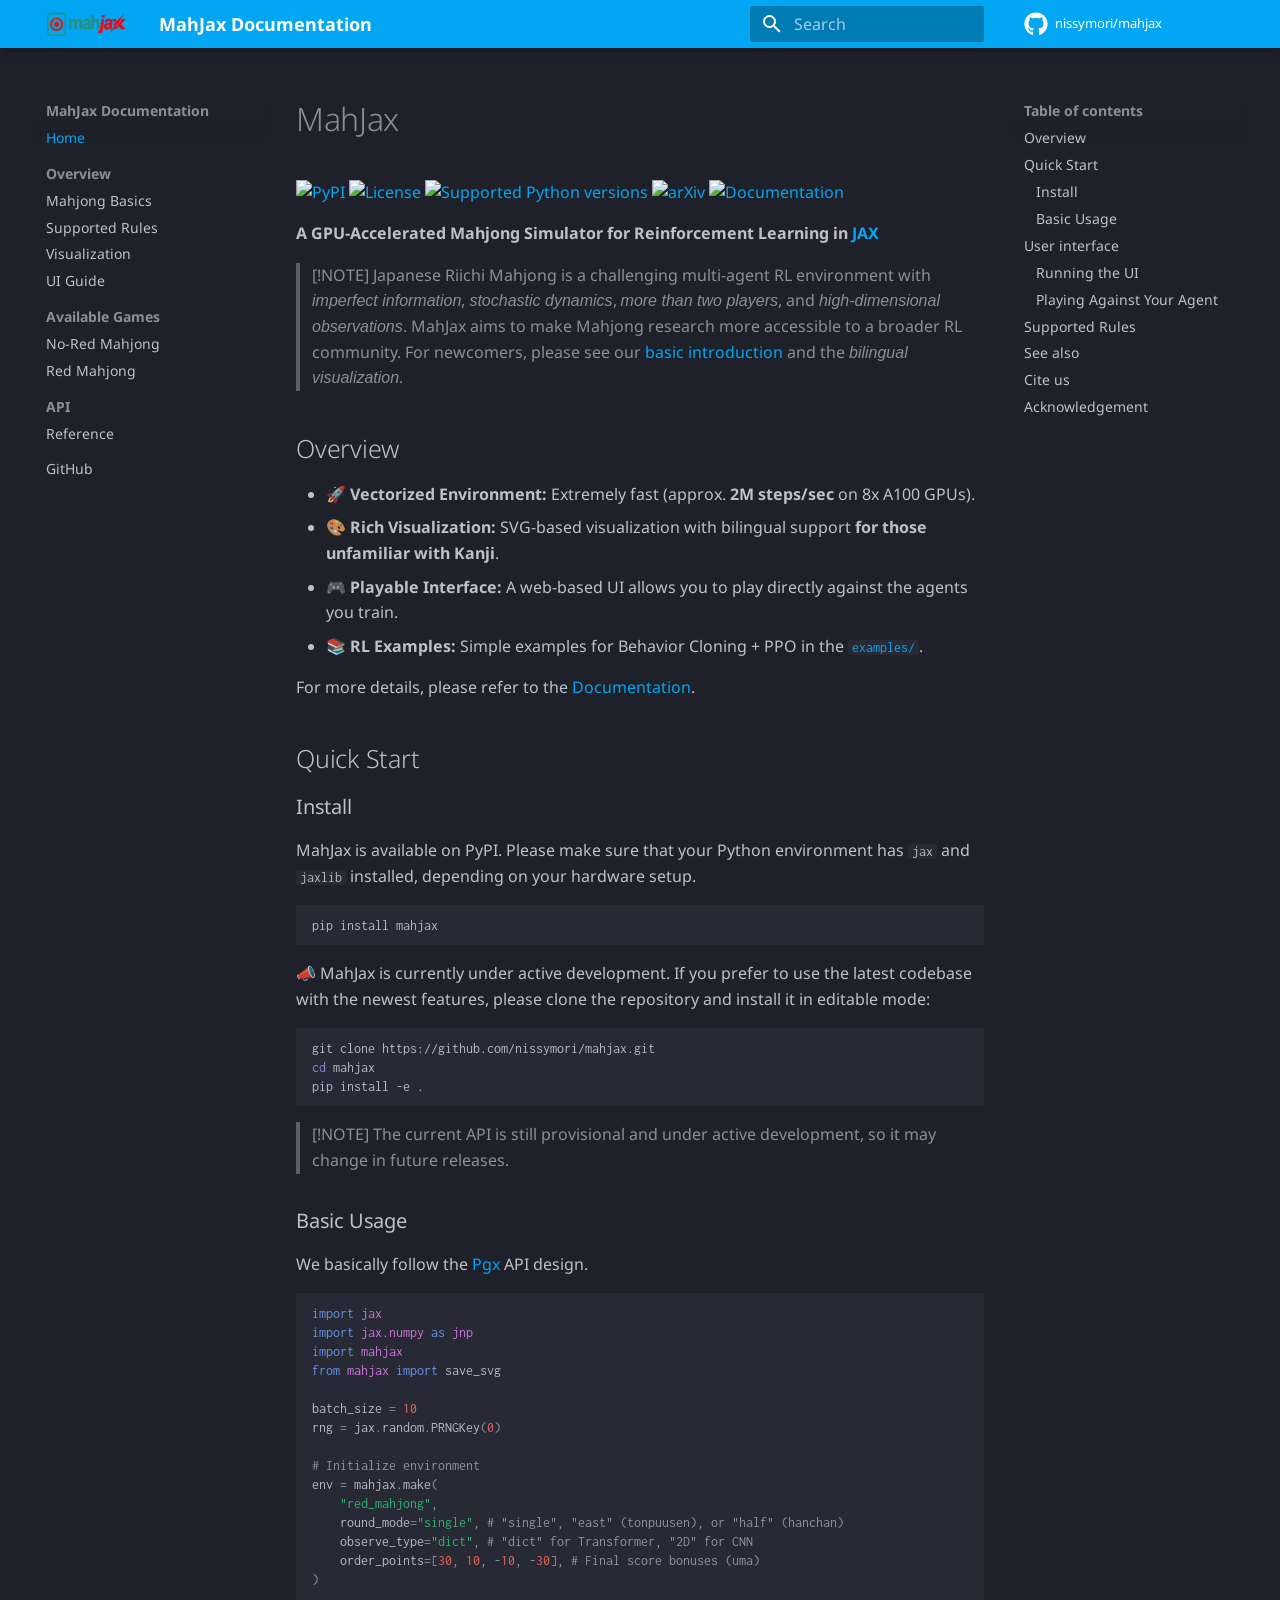
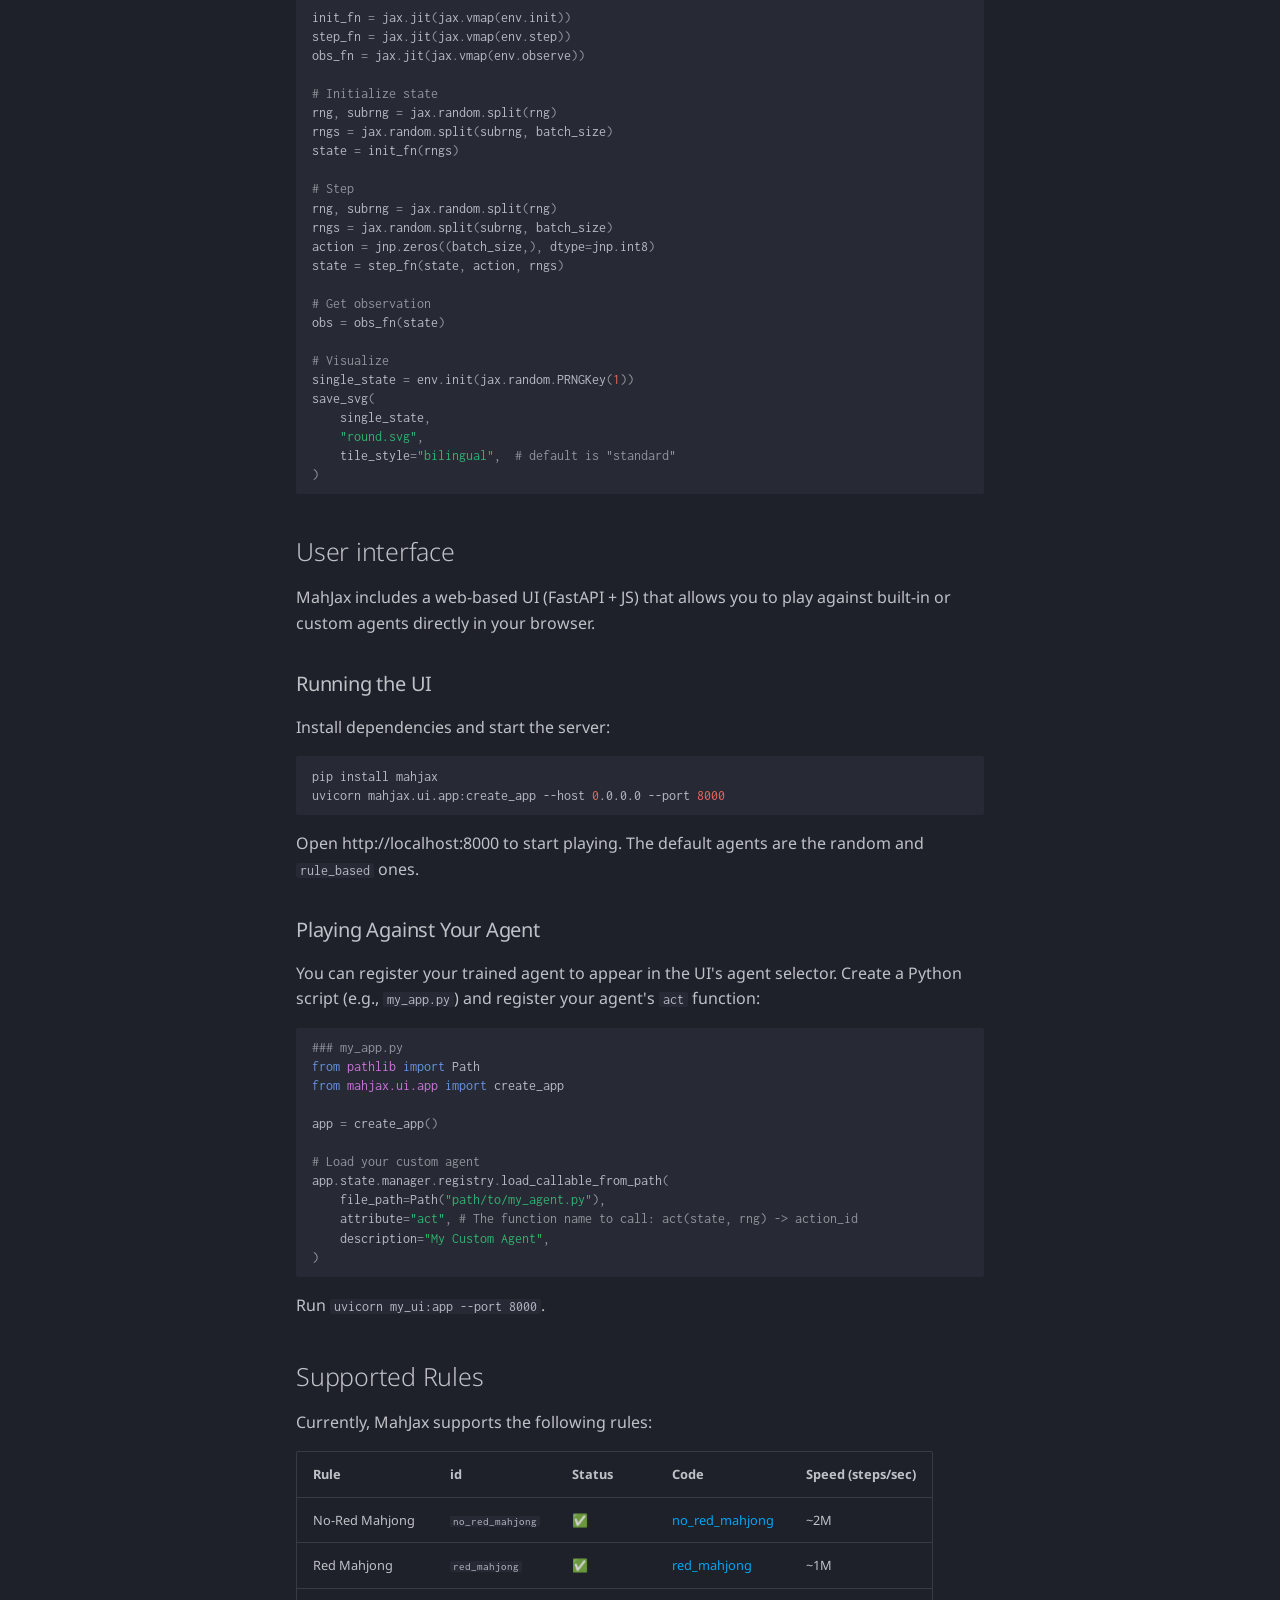
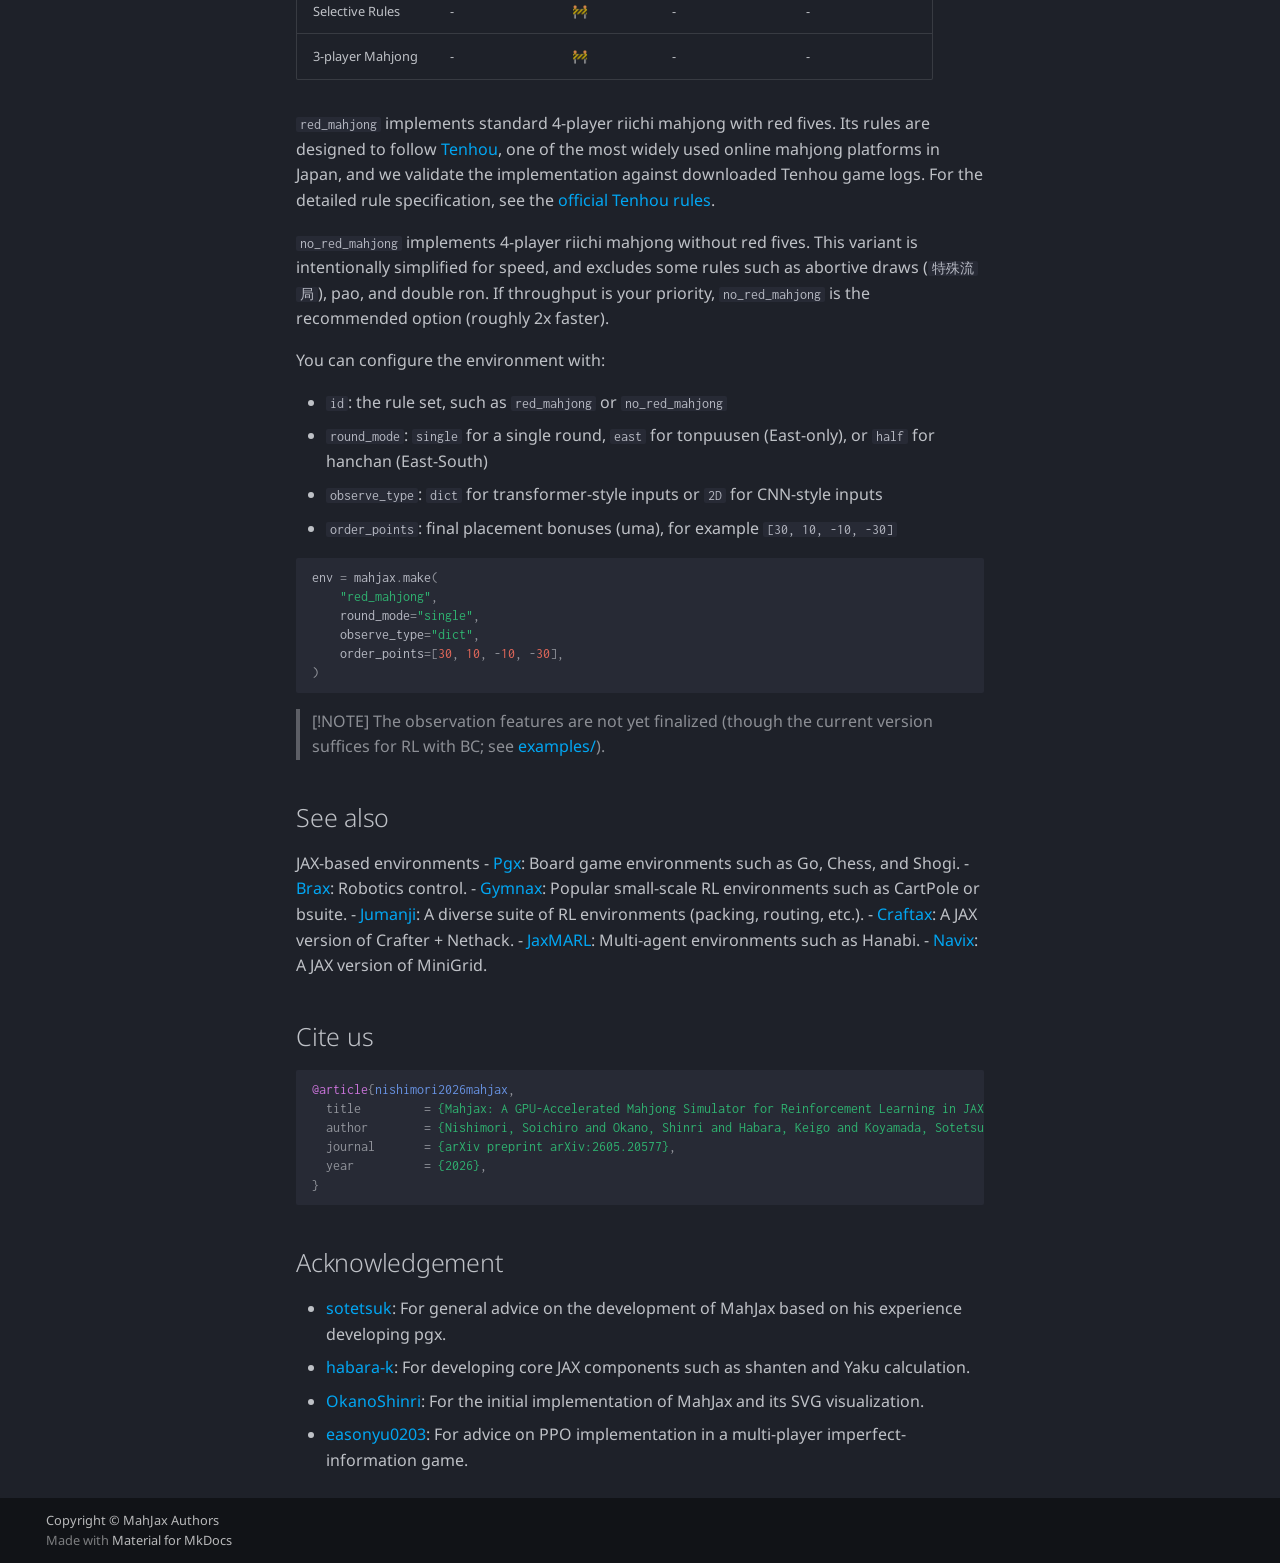
==== commit a7e49607: "Deployed 5222872 with MkDocs version: 1.6.1" ====
--- a/index.html
+++ b/index.html
@@ -16,14 +16,14 @@
       
       
       
-        <link rel="next" href="rule/">
+        <link rel="next" href="mahjong-basics/">
       
       
         
       
       
       <link rel="icon" href="assets/logo.svg">
-      <meta name="generator" content="mkdocs-1.6.1, mkdocs-material-9.7.1">
+      <meta name="generator" content="mkdocs-1.6.1, mkdocs-material-9.7.7">
     
     
       
@@ -31,7 +31,7 @@
       
     
     
-      <link rel="stylesheet" href="assets/stylesheets/main.484c7ddc.min.css">
+      <link rel="stylesheet" href="assets/stylesheets/main.ec1eaa64.min.css">
       
         
         <link rel="stylesheet" href="assets/stylesheets/palette.ab4e12ef.min.css">
@@ -238,6 +238,8 @@
       <input class="md-nav__toggle md-toggle" type="checkbox" id="__toc">
       
       
+        
+      
       
         <label class="md-nav__link md-nav__link--active" for="__toc">
           
@@ -279,6 +281,8 @@
 <nav class="md-nav md-nav--secondary" aria-label="Table of contents">
   
   
+  
+    
   
   
     <label class="md-nav__title" for="__toc">
@@ -288,17 +292,6 @@
     <ul class="md-nav__list" data-md-component="toc" data-md-scrollfix>
       
         <li class="md-nav__item">
-  <a href="#mahjax" class="md-nav__link">
-    <span class="md-ellipsis">
-      
-        MahJax
-      
-    </span>
-  </a>
-  
-</li>
-      
-        <li class="md-nav__item">
   <a href="#overview" class="md-nav__link">
     <span class="md-ellipsis">
       
@@ -343,17 +336,6 @@
   
 </li>
         
-          <li class="md-nav__item">
-  <a href="#on-rules-of-japanese-riichi-mahjong" class="md-nav__link">
-    <span class="md-ellipsis">
-      
-        On rules of JAPANESE RIICHI Mahjong
-      
-    </span>
-  </a>
-  
-</li>
-        
       </ul>
     </nav>
   
@@ -399,6 +381,17 @@
 </li>
       
         <li class="md-nav__item">
+  <a href="#supported-rules" class="md-nav__link">
+    <span class="md-ellipsis">
+      
+        Supported Rules
+      
+    </span>
+  </a>
+  
+</li>
+      
+        <li class="md-nav__item">
   <a href="#see-also" class="md-nav__link">
     <span class="md-ellipsis">
       
@@ -421,10 +414,10 @@
 </li>
       
         <li class="md-nav__item">
-  <a href="#acknowledgements" class="md-nav__link">
-    <span class="md-ellipsis">
-      
-        Acknowledgements
+  <a href="#acknowledgement" class="md-nav__link">
+    <span class="md-ellipsis">
+      
+        Acknowledgement
       
     </span>
   </a>
@@ -498,14 +491,14 @@
   
   
     <li class="md-nav__item">
-      <a href="rule/" class="md-nav__link">
+      <a href="mahjong-basics/" class="md-nav__link">
         
   
   
   <span class="md-ellipsis">
     
   
-    Rules
+    Mahjong Basics
   
 
     
@@ -526,14 +519,14 @@
   
   
     <li class="md-nav__item">
-      <a href="ui/" class="md-nav__link">
+      <a href="rule/" class="md-nav__link">
         
   
   
   <span class="md-ellipsis">
     
   
-    UI Guide
+    Supported Rules
   
 
     
@@ -547,6 +540,62 @@
 
               
             
+              
+                
+  
+  
+  
+  
+    <li class="md-nav__item">
+      <a href="visualization/" class="md-nav__link">
+        
+  
+  
+  <span class="md-ellipsis">
+    
+  
+    Visualization
+  
+
+    
+  </span>
+  
+  
+
+      </a>
+    </li>
+  
+
+              
+            
+              
+                
+  
+  
+  
+  
+    <li class="md-nav__item">
+      <a href="ui/" class="md-nav__link">
+        
+  
+  
+  <span class="md-ellipsis">
+    
+  
+    UI Guide
+  
+
+    
+  </span>
+  
+  
+
+      </a>
+    </li>
+  
+
+              
+            
           </ul>
         </nav>
       
@@ -584,7 +633,7 @@
   <span class="md-ellipsis">
     
   
-    API
+    Available Games
   
 
     
@@ -597,6 +646,121 @@
         
         <nav class="md-nav" data-md-level="1" aria-labelledby="__nav_3_label" aria-expanded="false">
           <label class="md-nav__title" for="__nav_3">
+            <span class="md-nav__icon md-icon"></span>
+            
+  
+    Available Games
+  
+
+          </label>
+          <ul class="md-nav__list" data-md-scrollfix>
+            
+              
+                
+  
+  
+  
+  
+    <li class="md-nav__item">
+      <a href="no_red_mahjong/" class="md-nav__link">
+        
+  
+  
+  <span class="md-ellipsis">
+    
+  
+    No-Red Mahjong
+  
+
+    
+  </span>
+  
+  
+
+      </a>
+    </li>
+  
+
+              
+            
+              
+                
+  
+  
+  
+  
+    <li class="md-nav__item">
+      <a href="red_mahjong/" class="md-nav__link">
+        
+  
+  
+  <span class="md-ellipsis">
+    
+  
+    Red Mahjong
+  
+
+    
+  </span>
+  
+  
+
+      </a>
+    </li>
+  
+
+              
+            
+          </ul>
+        </nav>
+      
+    </li>
+  
+
+    
+      
+      
+  
+  
+  
+  
+    
+    
+    
+    
+      
+        
+        
+      
+    
+    
+    <li class="md-nav__item md-nav__item--section md-nav__item--nested">
+      
+        
+        
+        <input class="md-nav__toggle md-toggle " type="checkbox" id="__nav_4" >
+        
+          
+          <label class="md-nav__link" for="__nav_4" id="__nav_4_label" tabindex="">
+            
+  
+  
+  <span class="md-ellipsis">
+    
+  
+    API
+  
+
+    
+  </span>
+  
+  
+
+            <span class="md-nav__icon md-icon"></span>
+          </label>
+        
+        <nav class="md-nav" data-md-level="1" aria-labelledby="__nav_4_label" aria-expanded="false">
+          <label class="md-nav__title" for="__nav_4">
             <span class="md-nav__icon md-icon"></span>
             
   
@@ -685,6 +849,8 @@
   
   
   
+    
+  
   
     <label class="md-nav__title" for="__toc">
       <span class="md-nav__icon md-icon"></span>
@@ -693,17 +859,6 @@
     <ul class="md-nav__list" data-md-component="toc" data-md-scrollfix>
       
         <li class="md-nav__item">
-  <a href="#mahjax" class="md-nav__link">
-    <span class="md-ellipsis">
-      
-        MahJax
-      
-    </span>
-  </a>
-  
-</li>
-      
-        <li class="md-nav__item">
   <a href="#overview" class="md-nav__link">
     <span class="md-ellipsis">
       
@@ -748,17 +903,6 @@
   
 </li>
         
-          <li class="md-nav__item">
-  <a href="#on-rules-of-japanese-riichi-mahjong" class="md-nav__link">
-    <span class="md-ellipsis">
-      
-        On rules of JAPANESE RIICHI Mahjong
-      
-    </span>
-  </a>
-  
-</li>
-        
       </ul>
     </nav>
   
@@ -804,6 +948,17 @@
 </li>
       
         <li class="md-nav__item">
+  <a href="#supported-rules" class="md-nav__link">
+    <span class="md-ellipsis">
+      
+        Supported Rules
+      
+    </span>
+  </a>
+  
+</li>
+      
+        <li class="md-nav__item">
   <a href="#see-also" class="md-nav__link">
     <span class="md-ellipsis">
       
@@ -826,10 +981,10 @@
 </li>
       
         <li class="md-nav__item">
-  <a href="#acknowledgements" class="md-nav__link">
-    <span class="md-ellipsis">
-      
-        Acknowledgements
+  <a href="#acknowledgement" class="md-nav__link">
+    <span class="md-ellipsis">
+      
+        Acknowledgement
       
     </span>
   </a>
@@ -856,114 +1011,200 @@
   
 
 
-  <h1>Home</h1>
-
-<div align="center">
-<img src="https://github.com/nissymori/mahjax/blob/main/docs/assets/logo.svg" width="45%">
-</div>
-
-<h2 id="mahjax">MahJax</h2>
-<p><strong>A GPU-Accelerated Japanese Riichi Mahjong Simulator for RL in <a href="https://github.com/google/jax">JAX</a></strong></p>
-<p>Japanese Riichi Mahjong is a complex board game that presents a unique combination of <strong>imperfect information</strong>, <strong>multi-player (&gt;2) competition</strong>, <strong>stochastic dynamics</strong>, and <strong>high-dimensional inputs</strong>.
-MahJax is highly inspired by <a href="https://github.com/sotetsuk/pgx">Pgx</a>, which offers vectorized simulators for a diverse set of board games.
-While Pgx includes imperfect information games (such as miniature poker and mahjong), its primary emphasis is on deterministic perfect-information games like Go, Chess, and Shogi.
-We aim to complement this by offering a full-scale Japanese Riichi Mahjong environment written entirely in JAX.</p>
+<h1 id="mahjax">MahJax</h1>
+<p><a href="https://pypi.org/project/mahjax"><img alt="PyPI" src="https://img.shields.io/pypi/v/mahjax.svg" /></a>
+<a href="https://pypi.org/project/mahjax"><img alt="License" src="https://img.shields.io/pypi/l/mahjax.svg" /></a>
+<a href="https://pypi.org/project/mahjax"><img alt="Supported Python versions" src="https://img.shields.io/pypi/pyversions/mahjax.svg" /></a>
+<a href="https://arxiv.org/abs/2605.20577"><img alt="arXiv" src="https://img.shields.io/badge/arXiv-2605.20577-b31b1b.svg" /></a>
+<a href="https://nissymori.github.io/mahjax/"><img alt="Documentation" src="https://img.shields.io/badge/docs-available-8CA1AF?logo=readthedocs&amp;logoColor=fff" /></a></p>
+<p><strong>A GPU-Accelerated Mahjong Simulator for Reinforcement Learning in <a href="https://github.com/google/jax">JAX</a></strong></p>
+<blockquote>
+<p>[!NOTE]
+Japanese Riichi Mahjong is a challenging multi-agent RL environment with <em>imperfect information</em>, <em>stochastic dynamics</em>, <em>more than two players</em>, and <em>high-dimensional observations</em>.
+MahJax aims to make Mahjong research more accessible to a broader RL community.
+For newcomers, please see our <a href="https://nissymori.github.io/mahjax/mahjong-basics/">basic introduction</a> and the <em>bilingual visualization</em>.</p>
+</blockquote>
 <h2 id="overview">Overview</h2>
 <ul>
-<li><strong>Vectorized Environment:</strong> Fully JIT-compilable and extremely fast (approx. <strong>1.6M steps/sec</strong> on 8x A100 GPUs).</li>
-<li><strong>Beautiful Visualization:</strong> Like Pgx, we offer SVG-based game visualization. We also provide an English tile version for those unfamiliar with Chinese characters (Kanji).</li>
-<li><strong>Playable Interface:</strong> A web-based UI allows you to play directly against the agents you train.</li>
-<li><strong>RL Examples:</strong> We provide simple examples for Behavior Cloning and Reinforcement Learning in the <a href="https://github.com/nissymori/mahjax/tree/main/examples"><code>examples/</code></a> directory.</li>
+<li>🚀 <strong>Vectorized Environment:</strong> Extremely fast (approx. <strong>2M steps/sec</strong> on 8x A100 GPUs).</li>
+<li>🎨 <strong>Rich Visualization:</strong> SVG-based visualization with bilingual support <strong>for those unfamiliar with Kanji</strong>.</li>
+<li>🎮 <strong>Playable Interface:</strong> A web-based UI allows you to play directly against the agents you train.</li>
+<li>📚 <strong>RL Examples:</strong> Simple examples for Behavior Cloning + PPO in the <a href="https://github.com/nissymori/mahjax/tree/main/examples"><code>examples/</code></a>.</li>
 </ul>
-<p>For more details, please refer to the <a href="link_to_docs">Documentation</a> (<strong>TODO links</strong>).</p>
+<p>For more details, please refer to the <a href="https://nissymori.github.io/mahjax/">Documentation</a>.</p>
 <h2 id="quick-start">Quick Start</h2>
 <h3 id="install">Install</h3>
-<p>Mahjax is available on PyPI. Please make sure that your Python environment has jax and jaxlib installed, depending on your hardware specification.
+<p>MahJax is available on PyPI. Please make sure that your Python environment has <code>jax</code> and <code>jaxlib</code> installed, depending on your hardware setup.
 <div class="language-bash highlight"><pre><span></span><code><span id="__span-0-1"><a id="__codelineno-0-1" name="__codelineno-0-1" href="#__codelineno-0-1"></a>pip<span class="w"> </span>install<span class="w"> </span>mahjax
 </span></code></pre></div></p>
+<p>📣 MahJax is currently under active development. If you prefer to use the latest codebase with the newest features, please clone the repository and install it in editable mode:</p>
+<div class="language-bash highlight"><pre><span></span><code><span id="__span-1-1"><a id="__codelineno-1-1" name="__codelineno-1-1" href="#__codelineno-1-1"></a>git<span class="w"> </span>clone<span class="w"> </span>https://github.com/nissymori/mahjax.git
+</span><span id="__span-1-2"><a id="__codelineno-1-2" name="__codelineno-1-2" href="#__codelineno-1-2"></a><span class="nb">cd</span><span class="w"> </span>mahjax
+</span><span id="__span-1-3"><a id="__codelineno-1-3" name="__codelineno-1-3" href="#__codelineno-1-3"></a>pip<span class="w"> </span>install<span class="w"> </span>-e<span class="w"> </span>.
+</span></code></pre></div>
+<blockquote>
+<p>[!NOTE]
+The current API is still provisional and under active development, so it may change in future releases.</p>
+</blockquote>
 <h3 id="basic-usage">Basic Usage</h3>
 <p>We basically follow the <a href="https://github.com/sotetsuk/pgx">Pgx</a> API design.</p>
-<div class="language-python highlight"><pre><span></span><code><span id="__span-1-1"><a id="__codelineno-1-1" name="__codelineno-1-1" href="#__codelineno-1-1"></a><span class="kn">import</span><span class="w"> </span><span class="nn">jax</span>
-</span><span id="__span-1-2"><a id="__codelineno-1-2" name="__codelineno-1-2" href="#__codelineno-1-2"></a><span class="kn">import</span><span class="w"> </span><span class="nn">jax.numpy</span><span class="w"> </span><span class="k">as</span><span class="w"> </span><span class="nn">jnp</span>
-</span><span id="__span-1-3"><a id="__codelineno-1-3" name="__codelineno-1-3" href="#__codelineno-1-3"></a><span class="kn">import</span><span class="w"> </span><span class="nn">mahjax</span>
-</span><span id="__span-1-4"><a id="__codelineno-1-4" name="__codelineno-1-4" href="#__codelineno-1-4"></a>
-</span><span id="__span-1-5"><a id="__codelineno-1-5" name="__codelineno-1-5" href="#__codelineno-1-5"></a><span class="n">batch_size</span> <span class="o">=</span> <span class="mi">10</span>
-</span><span id="__span-1-6"><a id="__codelineno-1-6" name="__codelineno-1-6" href="#__codelineno-1-6"></a><span class="n">rng</span> <span class="o">=</span> <span class="n">jax</span><span class="o">.</span><span class="n">random</span><span class="o">.</span><span class="n">PRNGKey</span><span class="p">(</span><span class="mi">0</span><span class="p">)</span>
-</span><span id="__span-1-7"><a id="__codelineno-1-7" name="__codelineno-1-7" href="#__codelineno-1-7"></a>
-</span><span id="__span-1-8"><a id="__codelineno-1-8" name="__codelineno-1-8" href="#__codelineno-1-8"></a><span class="c1"># Initialize environment</span>
-</span><span id="__span-1-9"><a id="__codelineno-1-9" name="__codelineno-1-9" href="#__codelineno-1-9"></a><span class="n">env</span> <span class="o">=</span> <span class="n">mahjax</span><span class="o">.</span><span class="n">make</span><span class="p">(</span>
-</span><span id="__span-1-10"><a id="__codelineno-1-10" name="__codelineno-1-10" href="#__codelineno-1-10"></a>    <span class="s2">&quot;no_red_mahjong&quot;</span><span class="p">,</span>
-</span><span id="__span-1-11"><a id="__codelineno-1-11" name="__codelineno-1-11" href="#__codelineno-1-11"></a>    <span class="n">one_round</span><span class="o">=</span><span class="kc">True</span><span class="p">,</span>      <span class="c1"># True: Single round, False: Hanchan (East-South game)</span>
-</span><span id="__span-1-12"><a id="__codelineno-1-12" name="__codelineno-1-12" href="#__codelineno-1-12"></a>    <span class="n">observe_type</span><span class="o">=</span><span class="s2">&quot;dict&quot;</span><span class="p">,</span> <span class="c1"># &quot;dict&quot; for Transformer, &quot;2D&quot; for CNN</span>
-</span><span id="__span-1-13"><a id="__codelineno-1-13" name="__codelineno-1-13" href="#__codelineno-1-13"></a>    <span class="n">order_points</span><span class="o">=</span><span class="p">[</span><span class="mi">30</span><span class="p">,</span> <span class="mi">10</span><span class="p">,</span> <span class="o">-</span><span class="mi">10</span><span class="p">,</span> <span class="o">-</span><span class="mi">30</span><span class="p">]</span> <span class="c1"># Final score bonuses (uma)</span>
-</span><span id="__span-1-14"><a id="__codelineno-1-14" name="__codelineno-1-14" href="#__codelineno-1-14"></a><span class="p">)</span>
-</span><span id="__span-1-15"><a id="__codelineno-1-15" name="__codelineno-1-15" href="#__codelineno-1-15"></a>
-</span><span id="__span-1-16"><a id="__codelineno-1-16" name="__codelineno-1-16" href="#__codelineno-1-16"></a><span class="n">init_fn</span> <span class="o">=</span> <span class="n">jax</span><span class="o">.</span><span class="n">jit</span><span class="p">(</span><span class="n">jax</span><span class="o">.</span><span class="n">vmap</span><span class="p">(</span><span class="n">env</span><span class="o">.</span><span class="n">init</span><span class="p">))</span>
-</span><span id="__span-1-17"><a id="__codelineno-1-17" name="__codelineno-1-17" href="#__codelineno-1-17"></a><span class="n">step_fn</span> <span class="o">=</span> <span class="n">jax</span><span class="o">.</span><span class="n">jit</span><span class="p">(</span><span class="n">jax</span><span class="o">.</span><span class="n">vmap</span><span class="p">(</span><span class="n">env</span><span class="o">.</span><span class="n">step</span><span class="p">))</span>
-</span><span id="__span-1-18"><a id="__codelineno-1-18" name="__codelineno-1-18" href="#__codelineno-1-18"></a><span class="n">obs_fn</span> <span class="o">=</span> <span class="n">jax</span><span class="o">.</span><span class="n">jit</span><span class="p">(</span><span class="n">jax</span><span class="o">.</span><span class="n">vmap</span><span class="p">(</span><span class="n">env</span><span class="o">.</span><span class="n">observe</span><span class="p">))</span>
-</span><span id="__span-1-19"><a id="__codelineno-1-19" name="__codelineno-1-19" href="#__codelineno-1-19"></a>
-</span><span id="__span-1-20"><a id="__codelineno-1-20" name="__codelineno-1-20" href="#__codelineno-1-20"></a><span class="c1"># Initialize state</span>
-</span><span id="__span-1-21"><a id="__codelineno-1-21" name="__codelineno-1-21" href="#__codelineno-1-21"></a><span class="n">rng</span><span class="p">,</span> <span class="n">subrng</span> <span class="o">=</span> <span class="n">jax</span><span class="o">.</span><span class="n">random</span><span class="o">.</span><span class="n">split</span><span class="p">(</span><span class="n">rng</span><span class="p">)</span>
-</span><span id="__span-1-22"><a id="__codelineno-1-22" name="__codelineno-1-22" href="#__codelineno-1-22"></a><span class="n">rngs</span> <span class="o">=</span> <span class="n">jax</span><span class="o">.</span><span class="n">random</span><span class="o">.</span><span class="n">split</span><span class="p">(</span><span class="n">subrng</span><span class="p">,</span> <span class="n">batch_size</span><span class="p">)</span>
-</span><span id="__span-1-23"><a id="__codelineno-1-23" name="__codelineno-1-23" href="#__codelineno-1-23"></a><span class="n">state</span> <span class="o">=</span> <span class="n">init_fn</span><span class="p">(</span><span class="n">rngs</span><span class="p">)</span>
-</span><span id="__span-1-24"><a id="__codelineno-1-24" name="__codelineno-1-24" href="#__codelineno-1-24"></a>
-</span><span id="__span-1-25"><a id="__codelineno-1-25" name="__codelineno-1-25" href="#__codelineno-1-25"></a><span class="c1"># Step</span>
-</span><span id="__span-1-26"><a id="__codelineno-1-26" name="__codelineno-1-26" href="#__codelineno-1-26"></a><span class="n">rng</span><span class="p">,</span> <span class="n">subrng</span> <span class="o">=</span> <span class="n">jax</span><span class="o">.</span><span class="n">random</span><span class="o">.</span><span class="n">split</span><span class="p">(</span><span class="n">rng</span><span class="p">)</span>
-</span><span id="__span-1-27"><a id="__codelineno-1-27" name="__codelineno-1-27" href="#__codelineno-1-27"></a><span class="n">rngs</span> <span class="o">=</span> <span class="n">jax</span><span class="o">.</span><span class="n">random</span><span class="o">.</span><span class="n">split</span><span class="p">(</span><span class="n">subrng</span><span class="p">,</span> <span class="n">batch_size</span><span class="p">)</span>
-</span><span id="__span-1-28"><a id="__codelineno-1-28" name="__codelineno-1-28" href="#__codelineno-1-28"></a><span class="n">action</span> <span class="o">=</span> <span class="n">jnp</span><span class="o">.</span><span class="n">zeros</span><span class="p">((</span><span class="n">batch_size</span><span class="p">,),</span> <span class="n">dtype</span><span class="o">=</span><span class="n">jnp</span><span class="o">.</span><span class="n">int8</span><span class="p">)</span>
-</span><span id="__span-1-29"><a id="__codelineno-1-29" name="__codelineno-1-29" href="#__codelineno-1-29"></a><span class="n">state</span> <span class="o">=</span> <span class="n">step_fn</span><span class="p">(</span><span class="n">state</span><span class="p">,</span> <span class="n">action</span><span class="p">,</span> <span class="n">rngs</span><span class="p">)</span>
-</span><span id="__span-1-30"><a id="__codelineno-1-30" name="__codelineno-1-30" href="#__codelineno-1-30"></a>
-</span><span id="__span-1-31"><a id="__codelineno-1-31" name="__codelineno-1-31" href="#__codelineno-1-31"></a><span class="c1"># Get observation</span>
-</span><span id="__span-1-32"><a id="__codelineno-1-32" name="__codelineno-1-32" href="#__codelineno-1-32"></a><span class="n">obs</span> <span class="o">=</span> <span class="n">obs_fn</span><span class="p">(</span><span class="n">state</span><span class="p">)</span>
+<div class="language-python highlight"><pre><span></span><code><span id="__span-2-1"><a id="__codelineno-2-1" name="__codelineno-2-1" href="#__codelineno-2-1"></a><span class="kn">import</span><span class="w"> </span><span class="nn">jax</span>
+</span><span id="__span-2-2"><a id="__codelineno-2-2" name="__codelineno-2-2" href="#__codelineno-2-2"></a><span class="kn">import</span><span class="w"> </span><span class="nn">jax.numpy</span><span class="w"> </span><span class="k">as</span><span class="w"> </span><span class="nn">jnp</span>
+</span><span id="__span-2-3"><a id="__codelineno-2-3" name="__codelineno-2-3" href="#__codelineno-2-3"></a><span class="kn">import</span><span class="w"> </span><span class="nn">mahjax</span>
+</span><span id="__span-2-4"><a id="__codelineno-2-4" name="__codelineno-2-4" href="#__codelineno-2-4"></a><span class="kn">from</span><span class="w"> </span><span class="nn">mahjax</span><span class="w"> </span><span class="kn">import</span> <span class="n">save_svg</span>
+</span><span id="__span-2-5"><a id="__codelineno-2-5" name="__codelineno-2-5" href="#__codelineno-2-5"></a>
+</span><span id="__span-2-6"><a id="__codelineno-2-6" name="__codelineno-2-6" href="#__codelineno-2-6"></a><span class="n">batch_size</span> <span class="o">=</span> <span class="mi">10</span>
+</span><span id="__span-2-7"><a id="__codelineno-2-7" name="__codelineno-2-7" href="#__codelineno-2-7"></a><span class="n">rng</span> <span class="o">=</span> <span class="n">jax</span><span class="o">.</span><span class="n">random</span><span class="o">.</span><span class="n">PRNGKey</span><span class="p">(</span><span class="mi">0</span><span class="p">)</span>
+</span><span id="__span-2-8"><a id="__codelineno-2-8" name="__codelineno-2-8" href="#__codelineno-2-8"></a>
+</span><span id="__span-2-9"><a id="__codelineno-2-9" name="__codelineno-2-9" href="#__codelineno-2-9"></a><span class="c1"># Initialize environment</span>
+</span><span id="__span-2-10"><a id="__codelineno-2-10" name="__codelineno-2-10" href="#__codelineno-2-10"></a><span class="n">env</span> <span class="o">=</span> <span class="n">mahjax</span><span class="o">.</span><span class="n">make</span><span class="p">(</span>
+</span><span id="__span-2-11"><a id="__codelineno-2-11" name="__codelineno-2-11" href="#__codelineno-2-11"></a>    <span class="s2">&quot;red_mahjong&quot;</span><span class="p">,</span>
+</span><span id="__span-2-12"><a id="__codelineno-2-12" name="__codelineno-2-12" href="#__codelineno-2-12"></a>    <span class="n">round_mode</span><span class="o">=</span><span class="s2">&quot;single&quot;</span><span class="p">,</span> <span class="c1"># &quot;single&quot;, &quot;east&quot; (tonpuusen), or &quot;half&quot; (hanchan)</span>
+</span><span id="__span-2-13"><a id="__codelineno-2-13" name="__codelineno-2-13" href="#__codelineno-2-13"></a>    <span class="n">observe_type</span><span class="o">=</span><span class="s2">&quot;dict&quot;</span><span class="p">,</span> <span class="c1"># &quot;dict&quot; for Transformer, &quot;2D&quot; for CNN</span>
+</span><span id="__span-2-14"><a id="__codelineno-2-14" name="__codelineno-2-14" href="#__codelineno-2-14"></a>    <span class="n">order_points</span><span class="o">=</span><span class="p">[</span><span class="mi">30</span><span class="p">,</span> <span class="mi">10</span><span class="p">,</span> <span class="o">-</span><span class="mi">10</span><span class="p">,</span> <span class="o">-</span><span class="mi">30</span><span class="p">],</span> <span class="c1"># Final score bonuses (uma)</span>
+</span><span id="__span-2-15"><a id="__codelineno-2-15" name="__codelineno-2-15" href="#__codelineno-2-15"></a><span class="p">)</span>
+</span><span id="__span-2-16"><a id="__codelineno-2-16" name="__codelineno-2-16" href="#__codelineno-2-16"></a>
+</span><span id="__span-2-17"><a id="__codelineno-2-17" name="__codelineno-2-17" href="#__codelineno-2-17"></a><span class="n">init_fn</span> <span class="o">=</span> <span class="n">jax</span><span class="o">.</span><span class="n">jit</span><span class="p">(</span><span class="n">jax</span><span class="o">.</span><span class="n">vmap</span><span class="p">(</span><span class="n">env</span><span class="o">.</span><span class="n">init</span><span class="p">))</span>
+</span><span id="__span-2-18"><a id="__codelineno-2-18" name="__codelineno-2-18" href="#__codelineno-2-18"></a><span class="n">step_fn</span> <span class="o">=</span> <span class="n">jax</span><span class="o">.</span><span class="n">jit</span><span class="p">(</span><span class="n">jax</span><span class="o">.</span><span class="n">vmap</span><span class="p">(</span><span class="n">env</span><span class="o">.</span><span class="n">step</span><span class="p">))</span>
+</span><span id="__span-2-19"><a id="__codelineno-2-19" name="__codelineno-2-19" href="#__codelineno-2-19"></a><span class="n">obs_fn</span> <span class="o">=</span> <span class="n">jax</span><span class="o">.</span><span class="n">jit</span><span class="p">(</span><span class="n">jax</span><span class="o">.</span><span class="n">vmap</span><span class="p">(</span><span class="n">env</span><span class="o">.</span><span class="n">observe</span><span class="p">))</span>
+</span><span id="__span-2-20"><a id="__codelineno-2-20" name="__codelineno-2-20" href="#__codelineno-2-20"></a>
+</span><span id="__span-2-21"><a id="__codelineno-2-21" name="__codelineno-2-21" href="#__codelineno-2-21"></a><span class="c1"># Initialize state</span>
+</span><span id="__span-2-22"><a id="__codelineno-2-22" name="__codelineno-2-22" href="#__codelineno-2-22"></a><span class="n">rng</span><span class="p">,</span> <span class="n">subrng</span> <span class="o">=</span> <span class="n">jax</span><span class="o">.</span><span class="n">random</span><span class="o">.</span><span class="n">split</span><span class="p">(</span><span class="n">rng</span><span class="p">)</span>
+</span><span id="__span-2-23"><a id="__codelineno-2-23" name="__codelineno-2-23" href="#__codelineno-2-23"></a><span class="n">rngs</span> <span class="o">=</span> <span class="n">jax</span><span class="o">.</span><span class="n">random</span><span class="o">.</span><span class="n">split</span><span class="p">(</span><span class="n">subrng</span><span class="p">,</span> <span class="n">batch_size</span><span class="p">)</span>
+</span><span id="__span-2-24"><a id="__codelineno-2-24" name="__codelineno-2-24" href="#__codelineno-2-24"></a><span class="n">state</span> <span class="o">=</span> <span class="n">init_fn</span><span class="p">(</span><span class="n">rngs</span><span class="p">)</span>
+</span><span id="__span-2-25"><a id="__codelineno-2-25" name="__codelineno-2-25" href="#__codelineno-2-25"></a>
+</span><span id="__span-2-26"><a id="__codelineno-2-26" name="__codelineno-2-26" href="#__codelineno-2-26"></a><span class="c1"># Step</span>
+</span><span id="__span-2-27"><a id="__codelineno-2-27" name="__codelineno-2-27" href="#__codelineno-2-27"></a><span class="n">rng</span><span class="p">,</span> <span class="n">subrng</span> <span class="o">=</span> <span class="n">jax</span><span class="o">.</span><span class="n">random</span><span class="o">.</span><span class="n">split</span><span class="p">(</span><span class="n">rng</span><span class="p">)</span>
+</span><span id="__span-2-28"><a id="__codelineno-2-28" name="__codelineno-2-28" href="#__codelineno-2-28"></a><span class="n">rngs</span> <span class="o">=</span> <span class="n">jax</span><span class="o">.</span><span class="n">random</span><span class="o">.</span><span class="n">split</span><span class="p">(</span><span class="n">subrng</span><span class="p">,</span> <span class="n">batch_size</span><span class="p">)</span>
+</span><span id="__span-2-29"><a id="__codelineno-2-29" name="__codelineno-2-29" href="#__codelineno-2-29"></a><span class="n">action</span> <span class="o">=</span> <span class="n">jnp</span><span class="o">.</span><span class="n">zeros</span><span class="p">((</span><span class="n">batch_size</span><span class="p">,),</span> <span class="n">dtype</span><span class="o">=</span><span class="n">jnp</span><span class="o">.</span><span class="n">int8</span><span class="p">)</span>
+</span><span id="__span-2-30"><a id="__codelineno-2-30" name="__codelineno-2-30" href="#__codelineno-2-30"></a><span class="n">state</span> <span class="o">=</span> <span class="n">step_fn</span><span class="p">(</span><span class="n">state</span><span class="p">,</span> <span class="n">action</span><span class="p">,</span> <span class="n">rngs</span><span class="p">)</span>
+</span><span id="__span-2-31"><a id="__codelineno-2-31" name="__codelineno-2-31" href="#__codelineno-2-31"></a>
+</span><span id="__span-2-32"><a id="__codelineno-2-32" name="__codelineno-2-32" href="#__codelineno-2-32"></a><span class="c1"># Get observation</span>
+</span><span id="__span-2-33"><a id="__codelineno-2-33" name="__codelineno-2-33" href="#__codelineno-2-33"></a><span class="n">obs</span> <span class="o">=</span> <span class="n">obs_fn</span><span class="p">(</span><span class="n">state</span><span class="p">)</span>
+</span><span id="__span-2-34"><a id="__codelineno-2-34" name="__codelineno-2-34" href="#__codelineno-2-34"></a>
+</span><span id="__span-2-35"><a id="__codelineno-2-35" name="__codelineno-2-35" href="#__codelineno-2-35"></a><span class="c1"># Visualize</span>
+</span><span id="__span-2-36"><a id="__codelineno-2-36" name="__codelineno-2-36" href="#__codelineno-2-36"></a><span class="n">single_state</span> <span class="o">=</span> <span class="n">env</span><span class="o">.</span><span class="n">init</span><span class="p">(</span><span class="n">jax</span><span class="o">.</span><span class="n">random</span><span class="o">.</span><span class="n">PRNGKey</span><span class="p">(</span><span class="mi">1</span><span class="p">))</span>
+</span><span id="__span-2-37"><a id="__codelineno-2-37" name="__codelineno-2-37" href="#__codelineno-2-37"></a><span class="n">save_svg</span><span class="p">(</span>
+</span><span id="__span-2-38"><a id="__codelineno-2-38" name="__codelineno-2-38" href="#__codelineno-2-38"></a>    <span class="n">single_state</span><span class="p">,</span>
+</span><span id="__span-2-39"><a id="__codelineno-2-39" name="__codelineno-2-39" href="#__codelineno-2-39"></a>    <span class="s2">&quot;round.svg&quot;</span><span class="p">,</span>
+</span><span id="__span-2-40"><a id="__codelineno-2-40" name="__codelineno-2-40" href="#__codelineno-2-40"></a>    <span class="n">tile_style</span><span class="o">=</span><span class="s2">&quot;bilingual&quot;</span><span class="p">,</span>  <span class="c1"># default is &quot;standard&quot;</span>
+</span><span id="__span-2-41"><a id="__codelineno-2-41" name="__codelineno-2-41" href="#__codelineno-2-41"></a><span class="p">)</span>
 </span></code></pre></div>
-<h3 id="on-rules-of-japanese-riichi-mahjong">On rules of JAPANESE RIICHI Mahjong</h3>
-<p>There are several variants of Japanese Riichi Mahjong. The most significant distinction is the inclusion of "Red 5" tiles (aka-dora).</p>
-<ul>
-<li><strong>Current Support</strong>: Standard 4-player rules without red tiles.</li>
-<li><strong>Future Plans</strong>: We plan to incorporate popular variants, including Red 5 tiles and 3-player Mahjong (Sanma).</li>
-</ul>
 <h2 id="user-interface">User interface</h2>
 <p>MahJax includes a web-based UI (FastAPI + JS) that allows you to play against built-in or custom agents directly in your browser.</p>
 <h3 id="running-the-ui">Running the UI</h3>
 <p>Install dependencies and start the server:
-<div class="language-bash highlight"><pre><span></span><code><span id="__span-2-1"><a id="__codelineno-2-1" name="__codelineno-2-1" href="#__codelineno-2-1"></a>pip<span class="w"> </span>install<span class="w"> </span>mahjax
-</span><span id="__span-2-2"><a id="__codelineno-2-2" name="__codelineno-2-2" href="#__codelineno-2-2"></a>uvicorn<span class="w"> </span>mahjax.ui.app:create_app<span class="w"> </span>--host<span class="w"> </span><span class="m">0</span>.0.0.0<span class="w"> </span>--port<span class="w"> </span><span class="m">8000</span>
+<div class="language-bash highlight"><pre><span></span><code><span id="__span-3-1"><a id="__codelineno-3-1" name="__codelineno-3-1" href="#__codelineno-3-1"></a>pip<span class="w"> </span>install<span class="w"> </span>mahjax
+</span><span id="__span-3-2"><a id="__codelineno-3-2" name="__codelineno-3-2" href="#__codelineno-3-2"></a>uvicorn<span class="w"> </span>mahjax.ui.app:create_app<span class="w"> </span>--host<span class="w"> </span><span class="m">0</span>.0.0.0<span class="w"> </span>--port<span class="w"> </span><span class="m">8000</span>
 </span></code></pre></div>
-Open http://localhost:8000 to start playing. The default agents are random and rule_based one.</p>
+Open http://localhost:8000 to start playing. The default agents are the random and <code>rule_based</code> ones.</p>
 <h3 id="playing-against-your-agent">Playing Against Your Agent</h3>
 <p>You can register your trained agent to appear in the UI's agent selector.
-Create a python script (e.g., <code>my_app.py</code>) and register your agent's act function:</p>
-<p><div class="language-py highlight"><pre><span></span><code><span id="__span-3-1"><a id="__codelineno-3-1" name="__codelineno-3-1" href="#__codelineno-3-1"></a><span class="c1">### my_app.py</span>
-</span><span id="__span-3-2"><a id="__codelineno-3-2" name="__codelineno-3-2" href="#__codelineno-3-2"></a><span class="kn">from</span><span class="w"> </span><span class="nn">pathlib</span><span class="w"> </span><span class="kn">import</span> <span class="n">Path</span>
-</span><span id="__span-3-3"><a id="__codelineno-3-3" name="__codelineno-3-3" href="#__codelineno-3-3"></a><span class="kn">from</span><span class="w"> </span><span class="nn">mahjax.ui.app</span><span class="w"> </span><span class="kn">import</span> <span class="n">create_app</span>
-</span><span id="__span-3-4"><a id="__codelineno-3-4" name="__codelineno-3-4" href="#__codelineno-3-4"></a>
-</span><span id="__span-3-5"><a id="__codelineno-3-5" name="__codelineno-3-5" href="#__codelineno-3-5"></a><span class="n">app</span> <span class="o">=</span> <span class="n">create_app</span><span class="p">()</span>
-</span><span id="__span-3-6"><a id="__codelineno-3-6" name="__codelineno-3-6" href="#__codelineno-3-6"></a>
-</span><span id="__span-3-7"><a id="__codelineno-3-7" name="__codelineno-3-7" href="#__codelineno-3-7"></a><span class="c1"># Load your custom agent</span>
-</span><span id="__span-3-8"><a id="__codelineno-3-8" name="__codelineno-3-8" href="#__codelineno-3-8"></a><span class="n">app</span><span class="o">.</span><span class="n">state</span><span class="o">.</span><span class="n">manager</span><span class="o">.</span><span class="n">registry</span><span class="o">.</span><span class="n">load_callable_from_path</span><span class="p">(</span>
-</span><span id="__span-3-9"><a id="__codelineno-3-9" name="__codelineno-3-9" href="#__codelineno-3-9"></a>    <span class="n">file_path</span><span class="o">=</span><span class="n">Path</span><span class="p">(</span><span class="s2">&quot;path/to/my_agent.py&quot;</span><span class="p">),</span>
-</span><span id="__span-3-10"><a id="__codelineno-3-10" name="__codelineno-3-10" href="#__codelineno-3-10"></a>    <span class="n">attribute</span><span class="o">=</span><span class="s2">&quot;act&quot;</span><span class="p">,</span> <span class="c1"># The function name to call: act(state, rng) -&gt; action_id</span>
-</span><span id="__span-3-11"><a id="__codelineno-3-11" name="__codelineno-3-11" href="#__codelineno-3-11"></a>    <span class="n">description</span><span class="o">=</span><span class="s2">&quot;My Custom Agent&quot;</span><span class="p">,</span>
-</span><span id="__span-3-12"><a id="__codelineno-3-12" name="__codelineno-3-12" href="#__codelineno-3-12"></a><span class="p">)</span>
+Create a Python script (e.g., <code>my_app.py</code>) and register your agent's <code>act</code> function:</p>
+<p><div class="language-py highlight"><pre><span></span><code><span id="__span-4-1"><a id="__codelineno-4-1" name="__codelineno-4-1" href="#__codelineno-4-1"></a><span class="c1">### my_app.py</span>
+</span><span id="__span-4-2"><a id="__codelineno-4-2" name="__codelineno-4-2" href="#__codelineno-4-2"></a><span class="kn">from</span><span class="w"> </span><span class="nn">pathlib</span><span class="w"> </span><span class="kn">import</span> <span class="n">Path</span>
+</span><span id="__span-4-3"><a id="__codelineno-4-3" name="__codelineno-4-3" href="#__codelineno-4-3"></a><span class="kn">from</span><span class="w"> </span><span class="nn">mahjax.ui.app</span><span class="w"> </span><span class="kn">import</span> <span class="n">create_app</span>
+</span><span id="__span-4-4"><a id="__codelineno-4-4" name="__codelineno-4-4" href="#__codelineno-4-4"></a>
+</span><span id="__span-4-5"><a id="__codelineno-4-5" name="__codelineno-4-5" href="#__codelineno-4-5"></a><span class="n">app</span> <span class="o">=</span> <span class="n">create_app</span><span class="p">()</span>
+</span><span id="__span-4-6"><a id="__codelineno-4-6" name="__codelineno-4-6" href="#__codelineno-4-6"></a>
+</span><span id="__span-4-7"><a id="__codelineno-4-7" name="__codelineno-4-7" href="#__codelineno-4-7"></a><span class="c1"># Load your custom agent</span>
+</span><span id="__span-4-8"><a id="__codelineno-4-8" name="__codelineno-4-8" href="#__codelineno-4-8"></a><span class="n">app</span><span class="o">.</span><span class="n">state</span><span class="o">.</span><span class="n">manager</span><span class="o">.</span><span class="n">registry</span><span class="o">.</span><span class="n">load_callable_from_path</span><span class="p">(</span>
+</span><span id="__span-4-9"><a id="__codelineno-4-9" name="__codelineno-4-9" href="#__codelineno-4-9"></a>    <span class="n">file_path</span><span class="o">=</span><span class="n">Path</span><span class="p">(</span><span class="s2">&quot;path/to/my_agent.py&quot;</span><span class="p">),</span>
+</span><span id="__span-4-10"><a id="__codelineno-4-10" name="__codelineno-4-10" href="#__codelineno-4-10"></a>    <span class="n">attribute</span><span class="o">=</span><span class="s2">&quot;act&quot;</span><span class="p">,</span> <span class="c1"># The function name to call: act(state, rng) -&gt; action_id</span>
+</span><span id="__span-4-11"><a id="__codelineno-4-11" name="__codelineno-4-11" href="#__codelineno-4-11"></a>    <span class="n">description</span><span class="o">=</span><span class="s2">&quot;My Custom Agent&quot;</span><span class="p">,</span>
+</span><span id="__span-4-12"><a id="__codelineno-4-12" name="__codelineno-4-12" href="#__codelineno-4-12"></a><span class="p">)</span>
 </span></code></pre></div>
-Run <code>uvicorn my_ui:app --port 8000</code>.</p>
+Run <code>uvicorn my_ui:app --port 8000</code>.    </p>
+<h2 id="supported-rules">Supported Rules</h2>
+<p>Currently, MahJax supports the following rules:</p>
+<table>
+<thead>
+<tr>
+<th>Rule</th>
+<th>id</th>
+<th>Status</th>
+<th>Code</th>
+<th>Speed (steps/sec)</th>
+</tr>
+</thead>
+<tbody>
+<tr>
+<td>No-Red Mahjong</td>
+<td><code>no_red_mahjong</code></td>
+<td>✅</td>
+<td><a href="https://github.com/nissymori/mahjax/tree/main/mahjax/mahjax/no_red_mahjong">no_red_mahjong</a></td>
+<td>~2M</td>
+</tr>
+<tr>
+<td>Red Mahjong</td>
+<td><code>red_mahjong</code></td>
+<td>✅</td>
+<td><a href="https://github.com/nissymori/mahjax/tree/main/mahjax/mahjax/red_mahjong">red_mahjong</a></td>
+<td>~1M</td>
+</tr>
+<tr>
+<td>Selective Rules</td>
+<td>-</td>
+<td>🚧</td>
+<td>-</td>
+<td>-</td>
+</tr>
+<tr>
+<td>3-player Mahjong</td>
+<td>-</td>
+<td>🚧</td>
+<td>-</td>
+<td>-</td>
+</tr>
+</tbody>
+</table>
+<p><code>red_mahjong</code> implements standard 4-player riichi mahjong with red fives.
+Its rules are designed to follow <a href="https://tenhou.net/">Tenhou</a>, one of the most widely used online mahjong platforms in Japan, and we validate the implementation against downloaded Tenhou game logs.
+For the detailed rule specification, see the <a href="https://tenhou.net/0/mj/mjlog/en/mjlog-en-rules.html">official Tenhou rules</a>.</p>
+<p><code>no_red_mahjong</code> implements 4-player riichi mahjong without red fives.
+This variant is intentionally simplified for speed, and excludes some rules such as abortive draws (<code>特殊流局</code>), pao, and double ron.
+If throughput is your priority, <code>no_red_mahjong</code> is the recommended option (roughly 2x faster).</p>
+<p>You can configure the environment with:</p>
+<ul>
+<li><code>id</code>: the rule set, such as <code>red_mahjong</code> or <code>no_red_mahjong</code></li>
+<li><code>round_mode</code>: <code>single</code> for a single round, <code>east</code> for tonpuusen (East-only), or <code>half</code> for hanchan (East-South)</li>
+<li><code>observe_type</code>: <code>dict</code> for transformer-style inputs or <code>2D</code> for CNN-style inputs</li>
+<li><code>order_points</code>: final placement bonuses (uma), for example <code>[30, 10, -10, -30]</code></li>
+</ul>
+<div class="language-python highlight"><pre><span></span><code><span id="__span-5-1"><a id="__codelineno-5-1" name="__codelineno-5-1" href="#__codelineno-5-1"></a><span class="n">env</span> <span class="o">=</span> <span class="n">mahjax</span><span class="o">.</span><span class="n">make</span><span class="p">(</span>
+</span><span id="__span-5-2"><a id="__codelineno-5-2" name="__codelineno-5-2" href="#__codelineno-5-2"></a>    <span class="s2">&quot;red_mahjong&quot;</span><span class="p">,</span>
+</span><span id="__span-5-3"><a id="__codelineno-5-3" name="__codelineno-5-3" href="#__codelineno-5-3"></a>    <span class="n">round_mode</span><span class="o">=</span><span class="s2">&quot;single&quot;</span><span class="p">,</span>
+</span><span id="__span-5-4"><a id="__codelineno-5-4" name="__codelineno-5-4" href="#__codelineno-5-4"></a>    <span class="n">observe_type</span><span class="o">=</span><span class="s2">&quot;dict&quot;</span><span class="p">,</span>
+</span><span id="__span-5-5"><a id="__codelineno-5-5" name="__codelineno-5-5" href="#__codelineno-5-5"></a>    <span class="n">order_points</span><span class="o">=</span><span class="p">[</span><span class="mi">30</span><span class="p">,</span> <span class="mi">10</span><span class="p">,</span> <span class="o">-</span><span class="mi">10</span><span class="p">,</span> <span class="o">-</span><span class="mi">30</span><span class="p">],</span>
+</span><span id="__span-5-6"><a id="__codelineno-5-6" name="__codelineno-5-6" href="#__codelineno-5-6"></a><span class="p">)</span>
+</span></code></pre></div>
+<blockquote>
+<p>[!NOTE]
+The observation features are not yet finalized (though the current version suffices for RL with BC; see <a href="https://github.com/nissymori/mahjax/tree/main/examples">examples/</a>).</p>
+</blockquote>
 <h2 id="see-also">See also</h2>
-<p>Jax based environments
-- <a href="https://github.com/sotetsuk/pgx">Pgx</a>: Boad game environments such as Go, chess, and Shogi.
+<p>JAX-based environments
+- <a href="https://github.com/sotetsuk/pgx">Pgx</a>: Board game environments such as Go, Chess, and Shogi.
 - <a href="https://github.com/google/brax">Brax</a>: Robotics control.
-- <a href="https://github.com/RobertTLange/gymnax">Gymnax</a>: Popular small scale RL environments such as cartpole or bsuite.
-- <a href="https://github.com/instadeepai/jumanji">Jumanji</a>: A diverse suite of RL environments (paking, routing, etc).
-- <a href="https://arxiv.org/abs/2402.16801">Craftax</a>: JAX-version of (Crafter + Nethack).
+- <a href="https://github.com/RobertTLange/gymnax">Gymnax</a>: Popular small-scale RL environments such as CartPole or bsuite.
+- <a href="https://github.com/instadeepai/jumanji">Jumanji</a>: A diverse suite of RL environments (packing, routing, etc.).
+- <a href="https://arxiv.org/abs/2402.16801">Craftax</a>: A JAX version of Crafter + Nethack.
 - <a href="https://github.com/FLAIROx/JaxMARL">JaxMARL</a>: Multi-agent environments such as Hanabi.
-- <a href="https://github.com/epignatelli/navix">Navix</a>: JAX-version of MiniGrid.</p>
+- <a href="https://github.com/epignatelli/navix">Navix</a>: A JAX version of MiniGrid.</p>
 <h2 id="cite-us">Cite us</h2>
-<p>Paper comming soon.</p>
-<h2 id="acknowledgements">Acknowledgements</h2>
+<div class="language-bibtex highlight"><pre><span></span><code><span id="__span-6-1"><a id="__codelineno-6-1" name="__codelineno-6-1" href="#__codelineno-6-1"></a><span class="nc">@article</span><span class="p">{</span><span class="nl">nishimori2026mahjax</span><span class="p">,</span>
+</span><span id="__span-6-2"><a id="__codelineno-6-2" name="__codelineno-6-2" href="#__codelineno-6-2"></a><span class="w">  </span><span class="na">title</span><span class="w">         </span><span class="p">=</span><span class="w"> </span><span class="s">{Mahjax: A GPU-Accelerated Mahjong Simulator for Reinforcement Learning in JAX}</span><span class="p">,</span>
+</span><span id="__span-6-3"><a id="__codelineno-6-3" name="__codelineno-6-3" href="#__codelineno-6-3"></a><span class="w">  </span><span class="na">author</span><span class="w">        </span><span class="p">=</span><span class="w"> </span><span class="s">{Nishimori, Soichiro and Okano, Shinri and Habara, Keigo and Koyamada, Sotetsu and Yu, Eason and Sugiyama, Masashi}</span><span class="p">,</span>
+</span><span id="__span-6-4"><a id="__codelineno-6-4" name="__codelineno-6-4" href="#__codelineno-6-4"></a><span class="w">  </span><span class="na">journal</span><span class="w">       </span><span class="p">=</span><span class="w"> </span><span class="s">{arXiv preprint arXiv:2605.20577}</span><span class="p">,</span>
+</span><span id="__span-6-5"><a id="__codelineno-6-5" name="__codelineno-6-5" href="#__codelineno-6-5"></a><span class="w">  </span><span class="na">year</span><span class="w">          </span><span class="p">=</span><span class="w"> </span><span class="s">{2026}</span><span class="p">,</span>
+</span><span id="__span-6-6"><a id="__codelineno-6-6" name="__codelineno-6-6" href="#__codelineno-6-6"></a><span class="p">}</span>
+</span></code></pre></div>
+<h2 id="acknowledgement">Acknowledgement</h2>
 <ul>
-<li><a href="https://github.com/sotetsuk">sotetsuk</a>: For general advice on the development of mahjax based on his experience of developping pgx</li>
+<li><a href="https://github.com/sotetsuk">sotetsuk</a>: For general advice on the development of MahJax based on his experience developing pgx.</li>
 <li><a href="https://github.com/habara-k">habara-k</a>: For developing core JAX components such as shanten and Yaku calculation.</li>
 <li><a href="https://github.com/OkanoShinri">OkanoShinri</a>: For the initial implementation of MahJax and its SVG visualization.</li>
-<li><a href="easonyu0203">easonyu0203</a>: For advise on PPO implementation in multi-player imperfect information game.</li>
+<li><a href="https://github.com/easonyu0203">easonyu0203</a>: For advice on PPO implementation in a multi-player imperfect-information game.</li>
 </ul>
 
 
@@ -1021,7 +1262,7 @@
       <script id="__config" type="application/json">{"annotate": null, "base": ".", "features": ["navigation.sections", "header.autohide"], "search": "assets/javascripts/workers/search.2c215733.min.js", "tags": null, "translations": {"clipboard.copied": "Copied to clipboard", "clipboard.copy": "Copy to clipboard", "search.result.more.one": "1 more on this page", "search.result.more.other": "# more on this page", "search.result.none": "No matching documents", "search.result.one": "1 matching document", "search.result.other": "# matching documents", "search.result.placeholder": "Type to start searching", "search.result.term.missing": "Missing", "select.version": "Select version"}, "version": null}</script>
     
     
-      <script src="assets/javascripts/bundle.79ae519e.min.js"></script>
+      <script src="assets/javascripts/bundle.d7400e89.min.js"></script>
       
     
   </body>
--- a/assets/stylesheets/main.ec1eaa64.min.css
+++ b/assets/stylesheets/main.ec1eaa64.min.css
@@ -0,0 +1 @@
+@charset "UTF-8";html{-webkit-text-size-adjust:none;-moz-text-size-adjust:none;text-size-adjust:none;box-sizing:border-box}*,:after,:before{box-sizing:inherit}@media (prefers-reduced-motion){*,:after,:before{transition:none!important}}body{margin:0}a,button,input,label{-webkit-tap-highlight-color:transparent}a{color:inherit;text-decoration:none}hr{border:0;box-sizing:initial;display:block;height:.05rem;overflow:visible;padding:0}small{font-size:80%}sub,sup{line-height:1em}img{border-style:none}table{border-collapse:initial;border-spacing:0}td,th{font-weight:400;vertical-align:top}button{background:#0000;border:0;font-family:inherit;font-size:inherit;margin:0;padding:0}input{border:0;outline:none}:root{--md-primary-fg-color:#4051b5;--md-primary-fg-color--light:#5d6cc0;--md-primary-fg-color--dark:#303fa1;--md-primary-bg-color:#fff;--md-primary-bg-color--light:#ffffffb3;--md-accent-fg-color:#526cfe;--md-accent-fg-color--transparent:#526cfe1a;--md-accent-bg-color:#fff;--md-accent-bg-color--light:#ffffffb3}[data-md-color-scheme=default]{color-scheme:light}[data-md-color-scheme=default] img[src$="#gh-dark-mode-only"],[data-md-color-scheme=default] img[src$="#only-dark"]{display:none}:root,[data-md-color-scheme=default]{--md-hue:225deg;--md-default-fg-color:#000000de;--md-default-fg-color--light:#0000008a;--md-default-fg-color--lighter:#00000052;--md-default-fg-color--lightest:#00000012;--md-default-bg-color:#fff;--md-default-bg-color--light:#ffffffb3;--md-default-bg-color--lighter:#ffffff4d;--md-default-bg-color--lightest:#ffffff1f;--md-code-fg-color:#36464e;--md-code-bg-color:#f5f5f5;--md-code-bg-color--light:#f5f5f5b3;--md-code-bg-color--lighter:#f5f5f54d;--md-code-hl-color:#4287ff;--md-code-hl-color--light:#4287ff1a;--md-code-hl-number-color:#d52a2a;--md-code-hl-special-color:#db1457;--md-code-hl-function-color:#a846b9;--md-code-hl-constant-color:#6e59d9;--md-code-hl-keyword-color:#3f6ec6;--md-code-hl-string-color:#1c7d4d;--md-code-hl-name-color:var(--md-code-fg-color);--md-code-hl-operator-color:var(--md-default-fg-color--light);--md-code-hl-punctuation-color:var(--md-default-fg-color--light);--md-code-hl-comment-color:var(--md-default-fg-color--light);--md-code-hl-generic-color:var(--md-default-fg-color--light);--md-code-hl-variable-color:var(--md-default-fg-color--light);--md-typeset-color:var(--md-default-fg-color);--md-typeset-a-color:var(--md-primary-fg-color);--md-typeset-del-color:#f5503d26;--md-typeset-ins-color:#0bd57026;--md-typeset-kbd-color:#fafafa;--md-typeset-kbd-accent-color:#fff;--md-typeset-kbd-border-color:#b8b8b8;--md-typeset-mark-color:#ffff0080;--md-typeset-table-color:#0000001f;--md-typeset-table-color--light:rgba(0,0,0,.035);--md-admonition-fg-color:var(--md-default-fg-color);--md-admonition-bg-color:var(--md-default-bg-color);--md-warning-fg-color:#000000de;--md-warning-bg-color:#ff9;--md-footer-fg-color:#fff;--md-footer-fg-color--light:#ffffffb3;--md-footer-fg-color--lighter:#ffffff73;--md-footer-bg-color:#000000de;--md-footer-bg-color--dark:#00000052;--md-shadow-z1:0 0.2rem 0.5rem #0000000d,0 0 0.05rem #0000001a;--md-shadow-z2:0 0.2rem 0.5rem #0000001a,0 0 0.05rem #00000040;--md-shadow-z3:0 0.2rem 0.5rem #0003,0 0 0.05rem #00000059}.md-icon svg{fill:currentcolor;display:block;height:1.2rem;width:1.2rem}body{-webkit-font-smoothing:antialiased;-moz-osx-font-smoothing:grayscale;--md-text-font-family:var(--md-text-font,_),-apple-system,BlinkMacSystemFont,Helvetica,Arial,sans-serif;--md-code-font-family:var(--md-code-font,_),SFMono-Regular,Consolas,Menlo,monospace}aside,body,input{font-feature-settings:"kern","liga";color:var(--md-typeset-color);font-family:var(--md-text-font-family)}code,kbd,pre{font-feature-settings:"kern";font-family:var(--md-code-font-family)}:root{--md-typeset-table-sort-icon:url('data:image/svg+xml;charset=utf-8,<svg xmlns="http://www.w3.org/2000/svg" viewBox="0 0 24 24"><path d="m18 21-4-4h3V7h-3l4-4 4 4h-3v10h3M2 19v-2h10v2M2 13v-2h7v2M2 7V5h4v2z"/></svg>');--md-typeset-table-sort-icon--asc:url('data:image/svg+xml;charset=utf-8,<svg xmlns="http://www.w3.org/2000/svg" viewBox="0 0 24 24"><path d="M19 17h3l-4 4-4-4h3V3h2M2 17h10v2H2M6 5v2H2V5m0 6h7v2H2z"/></svg>');--md-typeset-table-sort-icon--desc:url('data:image/svg+xml;charset=utf-8,<svg xmlns="http://www.w3.org/2000/svg" viewBox="0 0 24 24"><path d="M19 7h3l-4-4-4 4h3v14h2M2 17h10v2H2M6 5v2H2V5m0 6h7v2H2z"/></svg>')}.md-typeset{-webkit-print-color-adjust:exact;color-adjust:exact;font-size:.8rem;line-height:1.6;overflow-wrap:break-word}@media print{.md-typeset{font-size:.68rem}}.md-typeset blockquote,.md-typeset dl,.md-typeset figure,.md-typeset ol,.md-typeset pre,.md-typeset ul{margin-bottom:1em;margin-top:1em}.md-typeset h1{color:var(--md-default-fg-color--light);font-size:2em;line-height:1.3;margin:0 0 1.25em}.md-typeset h1,.md-typeset h2{font-weight:300;letter-spacing:-.01em}.md-typeset h2{font-size:1.5625em;line-height:1.4;margin:1.6em 0 .64em}.md-typeset h3{font-size:1.25em;font-weight:400;letter-spacing:-.01em;line-height:1.5;margin:1.6em 0 .8em}.md-typeset h2+h3{margin-top:.8em}.md-typeset h4{font-weight:700;letter-spacing:-.01em;margin:1em 0}.md-typeset h5,.md-typeset h6{color:var(--md-default-fg-color--light);font-size:.8em;font-weight:700;letter-spacing:-.01em;margin:1.25em 0}.md-typeset h5{text-transform:uppercase}.md-typeset h5 code{text-transform:none}.md-typeset hr{border-bottom:.05rem solid var(--md-default-fg-color--lightest);display:flow-root;margin:1.5em 0}.md-typeset a{color:var(--md-typeset-a-color);word-break:break-word}.md-typeset a,.md-typeset a:before{transition:color 125ms}.md-typeset a:focus,.md-typeset a:hover{color:var(--md-accent-fg-color)}.md-typeset a:focus code,.md-typeset a:hover code{background-color:var(--md-accent-fg-color--transparent);color:var(--md-accent-fg-color)}.md-typeset a code{color:var(--md-typeset-a-color)}.md-typeset a.focus-visible{outline-color:var(--md-accent-fg-color);outline-offset:.2rem}.md-typeset code,.md-typeset kbd,.md-typeset pre{color:var(--md-code-fg-color);direction:ltr;font-variant-ligatures:none;transition:background-color 125ms}@media print{.md-typeset code,.md-typeset kbd,.md-typeset pre{white-space:pre-wrap}}.md-typeset code{background-color:var(--md-code-bg-color);border-radius:.1rem;-webkit-box-decoration-break:clone;box-decoration-break:clone;font-size:.85em;padding:0 .2941176471em;transition:color 125ms,background-color 125ms;word-break:break-word}.md-typeset code:not(.focus-visible){-webkit-tap-highlight-color:transparent;outline:none}.md-typeset pre{display:flow-root;line-height:1.4;position:relative}.md-typeset pre>code{-webkit-box-decoration-break:slice;box-decoration-break:slice;box-shadow:none;display:block;margin:0;outline-color:var(--md-accent-fg-color);overflow:auto;padding:.7720588235em 1.1764705882em;scrollbar-color:var(--md-default-fg-color--lighter) #0000;scrollbar-width:thin;touch-action:auto;word-break:normal}.md-typeset pre>code:hover{scrollbar-color:var(--md-accent-fg-color) #0000}.md-typeset pre>code::-webkit-scrollbar{height:.2rem;width:.2rem}.md-typeset pre>code::-webkit-scrollbar-thumb{background-color:var(--md-default-fg-color--lighter)}.md-typeset pre>code::-webkit-scrollbar-thumb:hover{background-color:var(--md-accent-fg-color)}.md-typeset kbd{background-color:var(--md-typeset-kbd-color);border-radius:.1rem;box-shadow:0 .1rem 0 .05rem var(--md-typeset-kbd-border-color),0 .1rem 0 var(--md-typeset-kbd-border-color),0 -.1rem .2rem var(--md-typeset-kbd-accent-color) inset;color:var(--md-default-fg-color);display:inline-block;font-size:.75em;padding:0 .6666666667em;vertical-align:text-top;word-break:break-word}.md-typeset mark{background-color:var(--md-typeset-mark-color);-webkit-box-decoration-break:clone;box-decoration-break:clone;color:inherit;word-break:break-word}.md-typeset abbr{cursor:help;text-decoration:none}.md-typeset [data-preview],.md-typeset abbr{border-bottom:.05rem dotted var(--md-default-fg-color--light)}.md-typeset small{opacity:.75}[dir=ltr] .md-typeset sub,[dir=ltr] .md-typeset sup{margin-left:.078125em}[dir=rtl] .md-typeset sub,[dir=rtl] .md-typeset sup{margin-right:.078125em}[dir=ltr] .md-typeset blockquote{padding-left:.6rem}[dir=rtl] .md-typeset blockquote{padding-right:.6rem}[dir=ltr] .md-typeset blockquote{border-left:.2rem solid var(--md-default-fg-color--lighter)}[dir=rtl] .md-typeset blockquote{border-right:.2rem solid var(--md-default-fg-color--lighter)}.md-typeset blockquote{color:var(--md-default-fg-color--light);margin-left:0;margin-right:0}.md-typeset ul{list-style-type:disc}.md-typeset ul[type]{list-style-type:revert-layer}[dir=ltr] .md-typeset ol,[dir=ltr] .md-typeset ul{margin-left:.625em}[dir=rtl] .md-typeset ol,[dir=rtl] .md-typeset ul{margin-right:.625em}.md-typeset ol,.md-typeset ul{padding:0}.md-typeset ol:not([hidden]),.md-typeset ul:not([hidden]){display:flow-root}.md-typeset ol ol,.md-typeset ul ol{list-style-type:lower-alpha}.md-typeset ol ol ol,.md-typeset ul ol ol{list-style-type:lower-roman}.md-typeset ol ol ol ol,.md-typeset ul ol ol ol{list-style-type:upper-alpha}.md-typeset ol ol ol ol ol,.md-typeset ul ol ol ol ol{list-style-type:upper-roman}.md-typeset ol[type],.md-typeset ul[type]{list-style-type:revert-layer}[dir=ltr] .md-typeset ol li,[dir=ltr] .md-typeset ul li{margin-left:1.25em}[dir=rtl] .md-typeset ol li,[dir=rtl] .md-typeset ul li{margin-right:1.25em}.md-typeset ol li,.md-typeset ul li{margin-bottom:.5em}.md-typeset ol li blockquote,.md-typeset ol li p,.md-typeset ul li blockquote,.md-typeset ul li p{margin:.5em 0}.md-typeset ol li:last-child,.md-typeset ul li:last-child{margin-bottom:0}[dir=ltr] .md-typeset ol li ol,[dir=ltr] .md-typeset ol li ul,[dir=ltr] .md-typeset ul li ol,[dir=ltr] .md-typeset ul li ul{margin-left:.625em}[dir=rtl] .md-typeset ol li ol,[dir=rtl] .md-typeset ol li ul,[dir=rtl] .md-typeset ul li ol,[dir=rtl] .md-typeset ul li ul{margin-right:.625em}.md-typeset ol li ol,.md-typeset ol li ul,.md-typeset ul li ol,.md-typeset ul li ul{margin-bottom:.5em;margin-top:.5em}[dir=ltr] .md-typeset dd{margin-left:1.875em}[dir=rtl] .md-typeset dd{margin-right:1.875em}.md-typeset dd{margin-bottom:1.5em;margin-top:1em}.md-typeset img,.md-typeset svg,.md-typeset video{height:auto;max-width:100%}.md-typeset img[align=left]{margin:1em 1em 1em 0}.md-typeset img[align=right]{margin:1em 0 1em 1em}.md-typeset img[align]:only-child{margin-top:0}.md-typeset figure{display:flow-root;margin:1em auto;max-width:100%;text-align:center;width:fit-content}.md-typeset figure img{display:block;margin:0 auto}.md-typeset figcaption{font-style:italic;margin:1em auto;max-width:24rem}.md-typeset iframe{max-width:100%}.md-typeset table:not([class]){background-color:var(--md-default-bg-color);border:.05rem solid var(--md-typeset-table-color);border-radius:.1rem;display:inline-block;font-size:.64rem;max-width:100%;overflow:auto;touch-action:auto}@media print{.md-typeset table:not([class]){display:table}}.md-typeset table:not([class])+*{margin-top:1.5em}.md-typeset table:not([class]) td>:first-child,.md-typeset table:not([class]) th>:first-child{margin-top:0}.md-typeset table:not([class]) td>:last-child,.md-typeset table:not([class]) th>:last-child{margin-bottom:0}.md-typeset table:not([class]) td:not([align]),.md-typeset table:not([class]) th:not([align]){text-align:left}[dir=rtl] .md-typeset table:not([class]) td:not([align]),[dir=rtl] .md-typeset table:not([class]) th:not([align]){text-align:right}.md-typeset table:not([class]) th{font-weight:700;min-width:5rem;padding:.9375em 1.25em;vertical-align:top}.md-typeset table:not([class]) td{border-top:.05rem solid var(--md-typeset-table-color);padding:.9375em 1.25em;vertical-align:top}.md-typeset table:not([class]) tbody tr{transition:background-color 125ms}.md-typeset table:not([class]) tbody tr:hover{background-color:var(--md-typeset-table-color--light);box-shadow:0 .05rem 0 var(--md-default-bg-color) inset}.md-typeset table:not([class]) a{word-break:normal}.md-typeset table th[role=columnheader]{cursor:pointer}[dir=ltr] .md-typeset table th[role=columnheader]:after{margin-left:.5em}[dir=rtl] .md-typeset table th[role=columnheader]:after{margin-right:.5em}.md-typeset table th[role=columnheader]:after{content:"";display:inline-block;height:1.2em;-webkit-mask-image:var(--md-typeset-table-sort-icon);mask-image:var(--md-typeset-table-sort-icon);-webkit-mask-repeat:no-repeat;mask-repeat:no-repeat;-webkit-mask-size:contain;mask-size:contain;transition:background-color 125ms;vertical-align:text-bottom;width:1.2em}.md-typeset table th[role=columnheader]:hover:after{background-color:var(--md-default-fg-color--lighter)}.md-typeset table th[role=columnheader][aria-sort=ascending]:after{background-color:var(--md-default-fg-color--light);-webkit-mask-image:var(--md-typeset-table-sort-icon--asc);mask-image:var(--md-typeset-table-sort-icon--asc)}.md-typeset table th[role=columnheader][aria-sort=descending]:after{background-color:var(--md-default-fg-color--light);-webkit-mask-image:var(--md-typeset-table-sort-icon--desc);mask-image:var(--md-typeset-table-sort-icon--desc)}.md-typeset__scrollwrap{margin:1em -.8rem;overflow-x:auto;touch-action:auto}.md-typeset__table{display:inline-block;margin-bottom:.5em;padding:0 .8rem}@media print{.md-typeset__table{display:block}}html .md-typeset__table table{display:table;margin:0;overflow:hidden;width:100%}@media screen and (max-width:44.984375em){.md-content__inner>pre{margin:1em -.8rem}.md-content__inner>pre code{border-radius:0}}.md-typeset .md-author{border-radius:100%;display:block;flex-shrink:0;height:1.6rem;overflow:hidden;position:relative;transition:color 125ms,transform 125ms;width:1.6rem}.md-typeset .md-author img{display:block}.md-typeset .md-author--more{background:var(--md-default-fg-color--lightest);color:var(--md-default-fg-color--lighter);font-size:.6rem;font-weight:700;line-height:1.6rem;text-align:center}.md-typeset .md-author--long{height:2.4rem;width:2.4rem}.md-typeset a.md-author{transform:scale(1)}.md-typeset a.md-author img{border-radius:100%;filter:grayscale(100%) opacity(75%);transition:filter 125ms}.md-typeset a.md-author:focus,.md-typeset a.md-author:hover{transform:scale(1.1);z-index:1}.md-typeset a.md-author:focus img,.md-typeset a.md-author:hover img{filter:grayscale(0)}.md-banner{background-color:var(--md-footer-bg-color);color:var(--md-footer-fg-color);overflow:auto}@media print{.md-banner{display:none}}.md-banner--warning{background-color:var(--md-warning-bg-color);color:var(--md-warning-fg-color)}.md-banner__inner{font-size:.7rem;margin:.6rem auto;padding:0 .8rem}[dir=ltr] .md-banner__button{float:right}[dir=rtl] .md-banner__button{float:left}.md-banner__button{color:inherit;cursor:pointer;transition:opacity .25s}.no-js .md-banner__button{display:none}.md-banner__button:hover{opacity:.7}html{font-size:125%;height:100%;overflow-x:hidden}@media screen and (min-width:100em){html{font-size:137.5%}}@media screen and (min-width:125em){html{font-size:150%}}body{background-color:var(--md-default-bg-color);display:flex;flex-direction:column;font-size:.5rem;min-height:100%;position:relative;width:100%}@media print{body{display:block}}@media screen and (max-width:59.984375em){body[data-md-scrolllock]{position:fixed}}.md-grid{margin-left:auto;margin-right:auto;max-width:61rem}.md-container{display:flex;flex-direction:column;flex-grow:1}@media print{.md-container{display:block}}.md-main{flex-grow:1}.md-main__inner{display:flex;height:100%;margin-top:1.5rem}.md-ellipsis{overflow:hidden;text-overflow:ellipsis}.md-toggle{display:none}.md-option{height:0;opacity:0;position:absolute;width:0}.md-option:checked+label:not([hidden]){display:block}.md-option.focus-visible+label{outline-color:var(--md-accent-fg-color);outline-style:auto}.md-skip{background-color:var(--md-default-fg-color);border-radius:.1rem;color:var(--md-default-bg-color);font-size:.64rem;margin:.5rem;opacity:0;outline-color:var(--md-accent-fg-color);padding:.3rem .5rem;position:fixed;transform:translateY(.4rem);z-index:-1}.md-skip:focus{opacity:1;transform:translateY(0);transition:transform .25s cubic-bezier(.4,0,.2,1),opacity 175ms 75ms;z-index:10}@page{margin:25mm}:root{--md-clipboard-icon:url('data:image/svg+xml;charset=utf-8,<svg xmlns="http://www.w3.org/2000/svg" viewBox="0 0 24 24"><path d="M19 21H8V7h11m0-2H8a2 2 0 0 0-2 2v14a2 2 0 0 0 2 2h11a2 2 0 0 0 2-2V7a2 2 0 0 0-2-2m-3-4H4a2 2 0 0 0-2 2v14h2V3h12z"/></svg>')}.md-clipboard{border-radius:.1rem;color:var(--md-default-fg-color--lightest);cursor:pointer;height:1.5em;outline-color:var(--md-accent-fg-color);outline-offset:.1rem;transition:color .25s;width:1.5em;z-index:1}@media print{.md-clipboard{display:none}}.md-clipboard:not(.focus-visible){-webkit-tap-highlight-color:transparent;outline:none}:hover>.md-clipboard{color:var(--md-default-fg-color--light)}.md-clipboard:focus,.md-clipboard:hover{color:var(--md-accent-fg-color)}.md-clipboard:after{background-color:currentcolor;content:"";display:block;height:1.125em;margin:0 auto;-webkit-mask-image:var(--md-clipboard-icon);mask-image:var(--md-clipboard-icon);-webkit-mask-position:center;mask-position:center;-webkit-mask-repeat:no-repeat;mask-repeat:no-repeat;-webkit-mask-size:contain;mask-size:contain;width:1.125em}.md-clipboard--inline{cursor:pointer}.md-clipboard--inline code{transition:color .25s,background-color .25s}.md-clipboard--inline:focus code,.md-clipboard--inline:hover code{background-color:var(--md-accent-fg-color--transparent);color:var(--md-accent-fg-color)}:root{--md-code-select-icon:url('data:image/svg+xml;charset=utf-8,<svg xmlns="http://www.w3.org/2000/svg" viewBox="0 0 24 24"><path d="M19 19h-4v2h4c1.1 0 2-.9 2-2v-4h-2m0-12h-4v2h4v4h2V5c0-1.1-.9-2-2-2M5 5h4V3H5c-1.1 0-2 .9-2 2v4h2m0 6H3v4c0 1.1.9 2 2 2h4v-2H5zm2-4h2v2H7zm4 0h2v2h-2zm4 0h2v2h-2zM7 7h2v2H7zm4 0h2v2h-2zm4 0h2v2h-2zm-8 8h2v2H7zm4 0h2v2h-2zm4 0h2v2h-2z"/></svg>');--md-code-copy-icon:url('data:image/svg+xml;charset=utf-8,<svg xmlns="http://www.w3.org/2000/svg" viewBox="0 0 24 24"><path d="M19 21H8V7h11m0-2H8a2 2 0 0 0-2 2v14a2 2 0 0 0 2 2h11a2 2 0 0 0 2-2V7a2 2 0 0 0-2-2m-3-4H4a2 2 0 0 0-2 2v14h2V3h12z"/></svg>')}.md-typeset .md-code__content{display:grid}.md-code__nav{background-color:var(--md-code-bg-color--lighter);border-radius:.1rem;display:flex;gap:.2rem;padding:.2rem;position:absolute;right:.25em;top:.25em;transition:background-color .25s;z-index:1}:hover>.md-code__nav{background-color:var(--md-code-bg-color--light)}.md-code__button{color:var(--md-default-fg-color--lightest);cursor:pointer;display:block;height:1.5em;outline-color:var(--md-accent-fg-color);outline-offset:.1rem;transition:color .25s;width:1.5em}:hover>*>.md-code__button{color:var(--md-default-fg-color--light)}.md-code__button.focus-visible,.md-code__button:hover{color:var(--md-accent-fg-color)}.md-code__button--active{color:var(--md-default-fg-color)!important}.md-code__button:after{background-color:currentcolor;content:"";display:block;height:1.125em;margin:0 auto;-webkit-mask-position:center;mask-position:center;-webkit-mask-repeat:no-repeat;mask-repeat:no-repeat;-webkit-mask-size:contain;mask-size:contain;width:1.125em}.md-code__button[data-md-type=select]:after{-webkit-mask-image:var(--md-code-select-icon);mask-image:var(--md-code-select-icon)}.md-code__button[data-md-type=copy]:after{-webkit-mask-image:var(--md-code-copy-icon);mask-image:var(--md-code-copy-icon)}@keyframes consent{0%{opacity:0;transform:translateY(100%)}to{opacity:1;transform:translateY(0)}}@keyframes overlay{0%{opacity:0}to{opacity:1}}.md-consent__overlay{animation:overlay .25s both;-webkit-backdrop-filter:blur(.1rem);backdrop-filter:blur(.1rem);background-color:#0000008a;height:100%;opacity:1;position:fixed;top:0;width:100%;z-index:5}.md-consent__inner{animation:consent .5s cubic-bezier(.1,.7,.1,1) both;background-color:var(--md-default-bg-color);border:0;border-radius:.1rem;bottom:0;box-shadow:0 0 .2rem #0000001a,0 .2rem .4rem #0003;max-height:100%;overflow:auto;padding:0;position:fixed;width:100%;z-index:5}.md-consent__form{padding:.8rem}.md-consent__settings{display:none;margin:1em 0}input:checked+.md-consent__settings{display:block}.md-consent__controls{margin-bottom:.8rem}.md-typeset .md-consent__controls .md-button{display:inline}@media screen and (max-width:44.984375em){.md-typeset .md-consent__controls .md-button{display:block;margin-top:.4rem;text-align:center;width:100%}}.md-consent label{cursor:pointer}.md-content{flex-grow:1;min-width:0}.md-content__inner{margin:0 .8rem 1.2rem;padding-top:.6rem}@media screen and (min-width:76.25em){[dir=ltr] .md-sidebar--primary:not([hidden])~.md-content>.md-content__inner{margin-left:1.2rem}[dir=ltr] .md-sidebar--secondary:not([hidden])~.md-content>.md-content__inner,[dir=rtl] .md-sidebar--primary:not([hidden])~.md-content>.md-content__inner{margin-right:1.2rem}[dir=rtl] .md-sidebar--secondary:not([hidden])~.md-content>.md-content__inner{margin-left:1.2rem}}.md-content__inner:before{content:"";display:block;height:.4rem}.md-content__inner>:last-child{margin-bottom:0}[dir=ltr] .md-content__button{float:right}[dir=rtl] .md-content__button{float:left}[dir=ltr] .md-content__button{margin-left:.4rem}[dir=rtl] .md-content__button{margin-right:.4rem}.md-content__button{margin:.4rem 0;padding:0}@media print{.md-content__button{display:none}}.md-typeset .md-content__button{color:var(--md-default-fg-color--lighter)}.md-content__button svg{display:inline;vertical-align:top}[dir=rtl] .md-content__button svg{transform:scaleX(-1)}[dir=ltr] .md-dialog{right:.8rem}[dir=rtl] .md-dialog{left:.8rem}.md-dialog{background-color:var(--md-default-fg-color);border-radius:.1rem;bottom:.8rem;box-shadow:var(--md-shadow-z3);min-width:11.1rem;opacity:0;padding:.4rem .6rem;pointer-events:none;position:fixed;transform:translateY(100%);transition:transform 0ms .4s,opacity .4s;z-index:4}@media print{.md-dialog{display:none}}.md-dialog--active{opacity:1;pointer-events:auto;transform:translateY(0);transition:transform .4s cubic-bezier(.075,.85,.175,1),opacity .4s}.md-dialog__inner{color:var(--md-default-bg-color);font-size:.7rem}.md-feedback{margin:2em 0 1em;text-align:center}.md-feedback fieldset{border:none;margin:0;padding:0}.md-feedback__title{font-weight:700;margin:1em auto}.md-feedback__inner{position:relative}.md-feedback__list{display:flex;flex-wrap:wrap;place-content:baseline center;position:relative}.md-feedback__list:hover .md-icon:not(:disabled){color:var(--md-default-fg-color--lighter)}:disabled .md-feedback__list{min-height:1.8rem}.md-feedback__icon{color:var(--md-default-fg-color--light);cursor:pointer;flex-shrink:0;margin:0 .1rem;transition:color 125ms}.md-feedback__icon:not(:disabled).md-icon:hover{color:var(--md-accent-fg-color)}.md-feedback__icon:disabled{color:var(--md-default-fg-color--lightest);pointer-events:none}.md-feedback__note{opacity:0;position:relative;transform:translateY(.4rem);transition:transform .4s cubic-bezier(.1,.7,.1,1),opacity .15s}.md-feedback__note>*{margin:0 auto;max-width:16rem}:disabled .md-feedback__note{opacity:1;transform:translateY(0)}@media print{.md-feedback{display:none}}.md-footer{background-color:var(--md-footer-bg-color);color:var(--md-footer-fg-color)}@media print{.md-footer{display:none}}.md-footer__inner{justify-content:space-between;overflow:auto;padding:.2rem}.md-footer__inner:not([hidden]){display:flex}.md-footer__link{align-items:end;display:flex;flex-grow:0.01;margin-bottom:.4rem;margin-top:1rem;max-width:100%;outline-color:var(--md-accent-fg-color);overflow:hidden;transition:opacity .25s}.md-footer__link:focus,.md-footer__link:hover{opacity:.7}[dir=rtl] .md-footer__link svg{transform:scaleX(-1)}@media screen and (max-width:44.984375em){.md-footer__link--prev{flex-shrink:0}.md-footer__link--prev .md-footer__title{display:none}}[dir=ltr] .md-footer__link--next{margin-left:auto}[dir=rtl] .md-footer__link--next{margin-right:auto}.md-footer__link--next{text-align:right}[dir=rtl] .md-footer__link--next{text-align:left}.md-footer__title{flex-grow:1;font-size:.9rem;margin-bottom:.7rem;max-width:calc(100% - 2.4rem);padding:0 1rem;white-space:nowrap}.md-footer__button{margin:.2rem;padding:.4rem}.md-footer__direction{font-size:.64rem;opacity:.7}.md-footer-meta{background-color:var(--md-footer-bg-color--dark)}.md-footer-meta__inner{display:flex;flex-wrap:wrap;justify-content:space-between;padding:.2rem}html .md-footer-meta.md-typeset a{color:var(--md-footer-fg-color--light)}html .md-footer-meta.md-typeset a:focus,html .md-footer-meta.md-typeset a:hover{color:var(--md-footer-fg-color)}.md-copyright{color:var(--md-footer-fg-color--lighter);font-size:.64rem;margin:auto .6rem;padding:.4rem 0;width:100%}@media screen and (min-width:45em){.md-copyright{width:auto}}.md-copyright__highlight{color:var(--md-footer-fg-color--light)}.md-social{display:inline-flex;gap:.2rem;margin:0 .4rem;padding:.2rem 0 .6rem}@media screen and (min-width:45em){.md-social{padding:.6rem 0}}.md-social__link{display:inline-block;height:1.6rem;text-align:center;width:1.6rem}.md-social__link:before{line-height:1.9}.md-social__link svg{fill:currentcolor;max-height:.8rem;vertical-align:-25%}.md-typeset .md-button{border:.1rem solid;border-radius:.1rem;color:var(--md-primary-fg-color);cursor:pointer;display:inline-block;font-weight:700;padding:.625em 2em;transition:color 125ms,background-color 125ms,border-color 125ms}.md-typeset .md-button--primary{background-color:var(--md-primary-fg-color);border-color:var(--md-primary-fg-color);color:var(--md-primary-bg-color)}.md-typeset .md-button:focus,.md-typeset .md-button:hover{background-color:var(--md-accent-fg-color);border-color:var(--md-accent-fg-color);color:var(--md-accent-bg-color)}[dir=ltr] .md-typeset .md-input{border-top-left-radius:.1rem}[dir=ltr] .md-typeset .md-input,[dir=rtl] .md-typeset .md-input{border-top-right-radius:.1rem}[dir=rtl] .md-typeset .md-input{border-top-left-radius:.1rem}.md-typeset .md-input{border-bottom:.1rem solid var(--md-default-fg-color--lighter);box-shadow:var(--md-shadow-z1);font-size:.8rem;height:1.8rem;padding:0 .6rem;transition:border .25s,box-shadow .25s}.md-typeset .md-input:focus,.md-typeset .md-input:hover{border-bottom-color:var(--md-accent-fg-color);box-shadow:var(--md-shadow-z2)}.md-typeset .md-input--stretch{width:100%}.md-header{background-color:var(--md-primary-fg-color);box-shadow:0 0 .2rem #0000,0 .2rem .4rem #0000;color:var(--md-primary-bg-color);display:block;left:0;position:sticky;right:0;top:0;z-index:4}@media print{.md-header{display:none}}.md-header[hidden]{transform:translateY(-100%);transition:transform .25s cubic-bezier(.8,0,.6,1),box-shadow .25s}.md-header--shadow{box-shadow:0 0 .2rem #0000001a,0 .2rem .4rem #0003;transition:transform .25s cubic-bezier(.1,.7,.1,1),box-shadow .25s}.md-header__inner{align-items:center;display:flex;padding:0 .2rem}.md-header__button{color:currentcolor;cursor:pointer;margin:.2rem;outline-color:var(--md-accent-fg-color);padding:.4rem;position:relative;transition:opacity .25s;vertical-align:middle;z-index:1}.md-header__button:hover{opacity:.7}.md-header__button:not([hidden]){display:inline-block}.md-header__button:not(.focus-visible){-webkit-tap-highlight-color:transparent;outline:none}.md-header__button.md-logo{margin:.2rem;padding:.4rem}@media screen and (max-width:76.234375em){.md-header__button.md-logo{display:none}}.md-header__button.md-logo img,.md-header__button.md-logo svg{fill:currentcolor;display:block;height:1.2rem;width:auto}@media screen and (min-width:60em){.md-header__button[for=__search]{display:none}}.no-js .md-header__button[for=__search]{display:none}[dir=rtl] .md-header__button[for=__search] svg{transform:scaleX(-1)}@media screen and (min-width:76.25em){.md-header__button[for=__drawer]{display:none}}.md-header__topic{display:flex;max-width:100%;position:absolute;transition:transform .4s cubic-bezier(.1,.7,.1,1),opacity .15s;white-space:nowrap}.md-header__topic+.md-header__topic{opacity:0;pointer-events:none;transform:translateX(1.25rem);transition:transform .4s cubic-bezier(1,.7,.1,.1),opacity .15s;z-index:-1}[dir=rtl] .md-header__topic+.md-header__topic{transform:translateX(-1.25rem)}.md-header__topic:first-child{font-weight:700}[dir=ltr] .md-header__title{margin-left:1rem;margin-right:.4rem}[dir=rtl] .md-header__title{margin-left:.4rem;margin-right:1rem}.md-header__title{flex-grow:1;font-size:.9rem;height:2.4rem;line-height:2.4rem}.md-header__title--active .md-header__topic{opacity:0;pointer-events:none;transform:translateX(-1.25rem);transition:transform .4s cubic-bezier(1,.7,.1,.1),opacity .15s;z-index:-1}[dir=rtl] .md-header__title--active .md-header__topic{transform:translateX(1.25rem)}.md-header__title--active .md-header__topic+.md-header__topic{opacity:1;pointer-events:auto;transform:translateX(0);transition:transform .4s cubic-bezier(.1,.7,.1,1),opacity .15s;z-index:0}.md-header__title>.md-header__ellipsis{height:100%;position:relative;width:100%}.md-header__option{display:flex;flex-shrink:0;max-width:100%;transition:max-width 0ms .25s,opacity .25s .25s;white-space:nowrap}[data-md-toggle=search]:checked~.md-header .md-header__option{max-width:0;opacity:0;transition:max-width 0ms,opacity 0ms}.md-header__option>input{bottom:0}.md-header__source{display:none}@media screen and (min-width:60em){[dir=ltr] .md-header__source{margin-left:1rem}[dir=rtl] .md-header__source{margin-right:1rem}.md-header__source{display:block;max-width:11.7rem;width:11.7rem}}@media screen and (min-width:76.25em){[dir=ltr] .md-header__source{margin-left:1.4rem}[dir=rtl] .md-header__source{margin-right:1.4rem}}.md-meta{color:var(--md-default-fg-color--light);font-size:.7rem;line-height:1.3}.md-meta__list{display:inline-flex;flex-wrap:wrap;list-style:none;margin:0;padding:0}.md-meta__item:not(:last-child):after{content:"·";margin-left:.2rem;margin-right:.2rem}.md-meta__link{color:var(--md-typeset-a-color)}.md-meta__link:focus,.md-meta__link:hover{color:var(--md-accent-fg-color)}.md-draft{background-color:#ff1744;border-radius:.125em;color:#fff;display:inline-block;font-weight:700;padding-left:.5714285714em;padding-right:.5714285714em}:root{--md-nav-icon--prev:url('data:image/svg+xml;charset=utf-8,<svg xmlns="http://www.w3.org/2000/svg" viewBox="0 0 24 24"><path d="M20 11v2H8l5.5 5.5-1.42 1.42L4.16 12l7.92-7.92L13.5 5.5 8 11z"/></svg>');--md-nav-icon--next:url('data:image/svg+xml;charset=utf-8,<svg xmlns="http://www.w3.org/2000/svg" viewBox="0 0 24 24"><path d="M8.59 16.58 13.17 12 8.59 7.41 10 6l6 6-6 6z"/></svg>');--md-toc-icon:url('data:image/svg+xml;charset=utf-8,<svg xmlns="http://www.w3.org/2000/svg" viewBox="0 0 24 24"><path d="M3 9h14V7H3zm0 4h14v-2H3zm0 4h14v-2H3zm16 0h2v-2h-2zm0-10v2h2V7zm0 6h2v-2h-2z"/></svg>')}.md-nav{font-size:.7rem;line-height:1.3}.md-nav__title{color:var(--md-default-fg-color--light);display:block;font-weight:700;overflow:hidden;padding:0 .6rem;text-overflow:ellipsis}.md-nav__title .md-nav__button{display:none}.md-nav__title .md-nav__button img{height:100%;width:auto}.md-nav__title .md-nav__button.md-logo img,.md-nav__title .md-nav__button.md-logo svg{fill:currentcolor;display:block;height:2.4rem;max-width:100%;object-fit:contain;width:auto}.md-nav__list{list-style:none;margin:0;padding:0}.md-nav__link{align-items:flex-start;display:flex;gap:.4rem;margin-top:.625em;scroll-snap-align:start;transition:color 125ms}.md-nav__link--passed,.md-nav__link--passed code{color:var(--md-default-fg-color--light)}.md-nav__item .md-nav__link--active,.md-nav__item .md-nav__link--active code{color:var(--md-typeset-a-color)}.md-nav__link .md-ellipsis{position:relative}.md-nav__link .md-ellipsis code{word-break:normal}[dir=ltr] .md-nav__link .md-icon:last-child{margin-left:auto}[dir=rtl] .md-nav__link .md-icon:last-child{margin-right:auto}.md-nav__link .md-typeset{font-size:.7rem;line-height:1.3}.md-nav__link svg{fill:currentcolor;flex-shrink:0;height:1.3em;position:relative}.md-nav__link[for]:focus,.md-nav__link[for]:hover,.md-nav__link[href]:focus,.md-nav__link[href]:hover{color:var(--md-accent-fg-color);cursor:pointer}.md-nav__link[for]:focus code,.md-nav__link[for]:hover code,.md-nav__link[href]:focus code,.md-nav__link[href]:hover code{background-color:var(--md-accent-fg-color--transparent);color:var(--md-accent-fg-color)}.md-nav__link.focus-visible{outline-color:var(--md-accent-fg-color);outline-offset:.2rem}.md-nav--primary .md-nav__link[for=__toc]{display:none}.md-nav--primary .md-nav__link[for=__toc] .md-icon:after{background-color:currentcolor;display:block;height:100%;-webkit-mask-image:var(--md-toc-icon);mask-image:var(--md-toc-icon);width:100%}.md-nav--primary .md-nav__link[for=__toc]~.md-nav{display:none}.md-nav__container>.md-nav__link{margin-top:0}.md-nav__container>.md-nav__link:first-child{flex-grow:1;min-width:0}.md-nav__icon{flex-shrink:0}.md-nav__source{display:none}@media screen and (max-width:76.234375em){.md-nav--primary,.md-nav--primary .md-nav{background-color:var(--md-default-bg-color);display:flex;flex-direction:column;height:100%;left:0;position:absolute;right:0;top:0;z-index:1}.md-nav--primary .md-nav__item,.md-nav--primary .md-nav__title{font-size:.8rem;line-height:1.5}.md-nav--primary .md-nav__title{background-color:var(--md-default-fg-color--lightest);color:var(--md-default-fg-color--light);cursor:pointer;height:5.6rem;line-height:2.4rem;padding:3rem .8rem .2rem;position:relative;white-space:nowrap}[dir=ltr] .md-nav--primary .md-nav__title .md-nav__icon{left:.4rem}[dir=rtl] .md-nav--primary .md-nav__title .md-nav__icon{right:.4rem}.md-nav--primary .md-nav__title .md-nav__icon{display:block;height:1.2rem;margin:.2rem;position:absolute;top:.4rem;width:1.2rem}.md-nav--primary .md-nav__title .md-nav__icon:after{background-color:currentcolor;content:"";display:block;height:100%;-webkit-mask-image:var(--md-nav-icon--prev);mask-image:var(--md-nav-icon--prev);-webkit-mask-position:center;mask-position:center;-webkit-mask-repeat:no-repeat;mask-repeat:no-repeat;-webkit-mask-size:contain;mask-size:contain;width:100%}.md-nav--primary .md-nav__title~.md-nav__list{background-color:var(--md-default-bg-color);box-shadow:0 .05rem 0 var(--md-default-fg-color--lightest) inset;overflow-y:auto;scroll-snap-type:y mandatory;touch-action:pan-y}.md-nav--primary .md-nav__title~.md-nav__list>:first-child{border-top:0}.md-nav--primary .md-nav__title[for=__drawer]{background-color:var(--md-primary-fg-color);color:var(--md-primary-bg-color);font-weight:700}.md-nav--primary .md-nav__title .md-logo{display:block;left:.2rem;margin:.2rem;padding:.4rem;position:absolute;right:.2rem;top:.2rem}.md-nav--primary .md-nav__list{flex:1}.md-nav--primary .md-nav__item{border-top:.05rem solid var(--md-default-fg-color--lightest)}.md-nav--primary .md-nav__item--active>.md-nav__link{color:var(--md-typeset-a-color)}.md-nav--primary .md-nav__item--active>.md-nav__link:focus,.md-nav--primary .md-nav__item--active>.md-nav__link:hover{color:var(--md-accent-fg-color)}.md-nav--primary .md-nav__link{margin-top:0;padding:.6rem .8rem}.md-nav--primary .md-nav__link svg{margin-top:.1em}.md-nav--primary .md-nav__link>.md-nav__link{padding:0}[dir=ltr] .md-nav--primary .md-nav__link .md-nav__icon{margin-right:-.2rem}[dir=rtl] .md-nav--primary .md-nav__link .md-nav__icon{margin-left:-.2rem}.md-nav--primary .md-nav__link .md-nav__icon{font-size:1.2rem;height:1.2rem;width:1.2rem}.md-nav--primary .md-nav__link .md-nav__icon:after{background-color:currentcolor;content:"";display:block;height:100%;-webkit-mask-image:var(--md-nav-icon--next);mask-image:var(--md-nav-icon--next);-webkit-mask-position:center;mask-position:center;-webkit-mask-repeat:no-repeat;mask-repeat:no-repeat;-webkit-mask-size:contain;mask-size:contain;width:100%}[dir=rtl] .md-nav--primary .md-nav__icon:after{transform:scale(-1)}.md-nav--primary .md-nav--secondary .md-nav{background-color:initial;position:static}[dir=ltr] .md-nav--primary .md-nav--secondary .md-nav .md-nav__link{padding-left:1.4rem}[dir=rtl] .md-nav--primary .md-nav--secondary .md-nav .md-nav__link{padding-right:1.4rem}[dir=ltr] .md-nav--primary .md-nav--secondary .md-nav .md-nav .md-nav__link{padding-left:2rem}[dir=rtl] .md-nav--primary .md-nav--secondary .md-nav .md-nav .md-nav__link{padding-right:2rem}[dir=ltr] .md-nav--primary .md-nav--secondary .md-nav .md-nav .md-nav .md-nav__link{padding-left:2.6rem}[dir=rtl] .md-nav--primary .md-nav--secondary .md-nav .md-nav .md-nav .md-nav__link{padding-right:2.6rem}[dir=ltr] .md-nav--primary .md-nav--secondary .md-nav .md-nav .md-nav .md-nav .md-nav__link{padding-left:3.2rem}[dir=rtl] .md-nav--primary .md-nav--secondary .md-nav .md-nav .md-nav .md-nav .md-nav__link{padding-right:3.2rem}.md-nav--secondary{background-color:initial}.md-nav__toggle~.md-nav{display:flex;opacity:0;transform:translateX(100%);transition:transform .25s cubic-bezier(.8,0,.6,1),opacity 125ms 50ms}[dir=rtl] .md-nav__toggle~.md-nav{transform:translateX(-100%)}.md-nav__toggle:checked~.md-nav{opacity:1;transform:translateX(0);transition:transform .25s cubic-bezier(.4,0,.2,1),opacity 125ms 125ms}.md-nav__toggle:checked~.md-nav>.md-nav__list{backface-visibility:hidden}}@media screen and (max-width:59.984375em){.md-nav--primary .md-nav__link[for=__toc]{display:flex}.md-nav--primary .md-nav__link[for=__toc] .md-icon:after{content:""}.md-nav--primary .md-nav__link[for=__toc]+.md-nav__link{display:none}.md-nav--primary .md-nav__link[for=__toc]~.md-nav{display:flex}.md-nav__source{background-color:var(--md-primary-fg-color--dark);color:var(--md-primary-bg-color);display:block;padding:0 .2rem}}@media screen and (min-width:60em) and (max-width:76.234375em){.md-nav--integrated .md-nav__link[for=__toc]{display:flex}.md-nav--integrated .md-nav__link[for=__toc] .md-icon:after{content:""}.md-nav--integrated .md-nav__link[for=__toc]+.md-nav__link{display:none}.md-nav--integrated .md-nav__link[for=__toc]~.md-nav{display:flex}}@media screen and (min-width:60em){.md-nav{margin-bottom:-.4rem}.md-nav--secondary .md-nav__title{background:var(--md-default-bg-color);box-shadow:0 0 .4rem .4rem var(--md-default-bg-color);position:sticky;top:0;z-index:1}.md-nav--secondary .md-nav__title[for=__toc]{scroll-snap-align:start}.md-nav--secondary .md-nav__title .md-nav__icon{display:none}[dir=ltr] .md-nav--secondary .md-nav__list{padding-left:.6rem}[dir=rtl] .md-nav--secondary .md-nav__list{padding-right:.6rem}.md-nav--secondary .md-nav__list{padding-bottom:.4rem}[dir=ltr] .md-nav--secondary .md-nav__item>.md-nav__link{margin-right:.4rem}[dir=rtl] .md-nav--secondary .md-nav__item>.md-nav__link{margin-left:.4rem}}@media screen and (min-width:76.25em){.md-nav{margin-bottom:-.4rem;transition:max-height .25s cubic-bezier(.86,0,.07,1)}.md-nav--primary .md-nav__title{background:var(--md-default-bg-color);box-shadow:0 0 .4rem .4rem var(--md-default-bg-color);position:sticky;top:0;z-index:1}.md-nav--primary .md-nav__title[for=__drawer]{scroll-snap-align:start}.md-nav--primary .md-nav__title .md-nav__icon{display:none}[dir=ltr] .md-nav--primary .md-nav__list{padding-left:.6rem}[dir=rtl] .md-nav--primary .md-nav__list{padding-right:.6rem}.md-nav--primary .md-nav__list{padding-bottom:.4rem}[dir=ltr] .md-nav--primary .md-nav__item>.md-nav__link{margin-right:.4rem}[dir=rtl] .md-nav--primary .md-nav__item>.md-nav__link{margin-left:.4rem}.md-nav__toggle~.md-nav{display:grid;grid-template-rows:minmax(.4rem,0fr);opacity:0;transition:grid-template-rows .25s cubic-bezier(.86,0,.07,1),opacity .25s,visibility 0ms .25s;visibility:collapse}.md-nav__toggle~.md-nav>.md-nav__list{overflow:hidden}.md-nav__toggle.md-toggle--indeterminate~.md-nav,.md-nav__toggle:checked~.md-nav{grid-template-rows:minmax(.4rem,1fr);opacity:1;transition:grid-template-rows .25s cubic-bezier(.86,0,.07,1),opacity .15s .1s,visibility 0ms;visibility:visible}.md-nav__toggle.md-toggle--indeterminate~.md-nav{transition:none}.md-nav__item--nested>.md-nav>.md-nav__title{display:none}.md-nav__item--section{display:block;margin:1.25em 0}.md-nav__item--section:last-child{margin-bottom:0}.md-nav__item--section>.md-nav__link{font-weight:700}.md-nav__item--section>.md-nav__link[for]{color:var(--md-default-fg-color--light)}.md-nav__item--section>.md-nav__link:not(.md-nav__container){pointer-events:none}.md-nav__item--section>.md-nav__link .md-icon,.md-nav__item--section>.md-nav__link>[for]{display:none}[dir=ltr] .md-nav__item--section>.md-nav{margin-left:-.6rem}[dir=rtl] .md-nav__item--section>.md-nav{margin-right:-.6rem}.md-nav__item--section>.md-nav{display:block;opacity:1;visibility:visible}.md-nav__item--section>.md-nav>.md-nav__list>.md-nav__item{padding:0}.md-nav__icon{border-radius:100%;height:.9rem;transition:background-color .25s;width:.9rem}.md-nav__icon:hover{background-color:var(--md-accent-fg-color--transparent)}.md-nav__icon:after{background-color:currentcolor;border-radius:100%;content:"";display:inline-block;height:100%;-webkit-mask-image:var(--md-nav-icon--next);mask-image:var(--md-nav-icon--next);-webkit-mask-position:center;mask-position:center;-webkit-mask-repeat:no-repeat;mask-repeat:no-repeat;-webkit-mask-size:contain;mask-size:contain;transition:transform .25s;vertical-align:-.1rem;width:100%}[dir=rtl] .md-nav__icon:after{transform:rotate(180deg)}.md-nav__item--nested .md-nav__toggle:checked~.md-nav__link .md-nav__icon:after,.md-nav__item--nested .md-toggle--indeterminate~.md-nav__link .md-nav__icon:after{transform:rotate(90deg)}.md-nav--lifted>.md-nav__list>.md-nav__item,.md-nav--lifted>.md-nav__title{display:none}.md-nav--lifted>.md-nav__list>.md-nav__item--active{display:block}.md-nav--lifted>.md-nav__list>.md-nav__item--active>.md-nav__link{background:var(--md-default-bg-color);box-shadow:0 0 .4rem .4rem var(--md-default-bg-color);margin-top:0;position:sticky;top:0;z-index:1}.md-nav--lifted>.md-nav__list>.md-nav__item--active>.md-nav__link:not(.md-nav__container){pointer-events:none}.md-nav--lifted>.md-nav__list>.md-nav__item--active.md-nav__item--section{margin:0}[dir=ltr] .md-nav--lifted>.md-nav__list>.md-nav__item>.md-nav:not(.md-nav--secondary){margin-left:-.6rem}[dir=rtl] .md-nav--lifted>.md-nav__list>.md-nav__item>.md-nav:not(.md-nav--secondary){margin-right:-.6rem}.md-nav--lifted>.md-nav__list>.md-nav__item>[for]{color:var(--md-default-fg-color--light)}.md-nav--lifted .md-nav[data-md-level="1"]{grid-template-rows:minmax(.4rem,1fr);opacity:1;visibility:visible}[dir=ltr] .md-nav--integrated>.md-nav__list>.md-nav__item--active .md-nav--secondary{border-left:.05rem solid var(--md-primary-fg-color)}[dir=rtl] .md-nav--integrated>.md-nav__list>.md-nav__item--active .md-nav--secondary{border-right:.05rem solid var(--md-primary-fg-color)}.md-nav--integrated>.md-nav__list>.md-nav__item--active .md-nav--secondary{display:block;margin-bottom:1.25em;opacity:1;visibility:visible}.md-nav--integrated>.md-nav__list>.md-nav__item--active .md-nav--secondary>.md-nav__list{overflow:visible;padding-bottom:0}.md-nav--integrated>.md-nav__list>.md-nav__item--active .md-nav--secondary>.md-nav__title{display:none}}.md-pagination{font-size:.8rem;font-weight:700;gap:.4rem}.md-pagination,.md-pagination>*{align-items:center;display:flex;justify-content:center}.md-pagination>*{border-radius:.2rem;height:1.8rem;min-width:1.8rem;text-align:center}.md-pagination__current{background-color:var(--md-default-fg-color--lightest);color:var(--md-default-fg-color--light)}.md-pagination__link{transition:color 125ms,background-color 125ms}.md-pagination__link:focus,.md-pagination__link:hover{background-color:var(--md-accent-fg-color--transparent);color:var(--md-accent-fg-color)}.md-pagination__link:focus svg,.md-pagination__link:hover svg{color:var(--md-accent-fg-color)}.md-pagination__link.focus-visible{outline-color:var(--md-accent-fg-color);outline-offset:.2rem}.md-pagination__link svg{fill:currentcolor;color:var(--md-default-fg-color--lighter);display:block;max-height:100%;width:1.2rem}:root{--md-path-icon:url('data:image/svg+xml;charset=utf-8,<svg xmlns="http://www.w3.org/2000/svg" viewBox="0 0 24 24"><path d="M8.59 16.58 13.17 12 8.59 7.41 10 6l6 6-6 6z"/></svg>')}.md-path{font-size:.7rem;margin:0 .8rem;overflow:auto;padding-top:1.2rem}.md-path:not([hidden]){display:block}@media screen and (min-width:76.25em){.md-path{margin:0 1.2rem}}.md-path__list{align-items:center;display:flex;gap:.2rem;list-style:none;margin:0;padding:0}.md-path__item:not(:first-child){display:inline-flex;gap:.2rem;white-space:nowrap}.md-path__item:not(:first-child):before{background-color:var(--md-default-fg-color--lighter);content:"";display:inline;height:.8rem;-webkit-mask-image:var(--md-path-icon);mask-image:var(--md-path-icon);width:.8rem}.md-path__link{align-items:center;color:var(--md-default-fg-color--light);display:flex}.md-path__link:focus,.md-path__link:hover{color:var(--md-accent-fg-color)}:root{--md-post-pin-icon:url('data:image/svg+xml;charset=utf-8,<svg xmlns="http://www.w3.org/2000/svg" viewBox="0 0 24 24"><path d="M16 12V4h1V2H7v2h1v8l-2 2v2h5.2v6h1.6v-6H18v-2z"/></svg>')}.md-post__back{border-bottom:.05rem solid var(--md-default-fg-color--lightest);margin-bottom:1.2rem;padding-bottom:1.2rem}@media screen and (max-width:76.234375em){.md-post__back{display:none}}[dir=rtl] .md-post__back svg{transform:scaleX(-1)}.md-post__authors{display:flex;flex-direction:column;gap:.6rem;margin:0 .6rem 1.2rem}.md-post .md-post__meta a{transition:color 125ms}.md-post .md-post__meta a:focus,.md-post .md-post__meta a:hover{color:var(--md-accent-fg-color)}.md-post__title{color:var(--md-default-fg-color--light);font-weight:700}.md-post--excerpt{margin-bottom:3.2rem}.md-post--excerpt .md-post__header{align-items:center;display:flex;gap:.6rem;min-height:1.6rem}.md-post--excerpt .md-post__authors{align-items:center;display:inline-flex;flex-direction:row;gap:.2rem;margin:0;min-height:2.4rem}[dir=ltr] .md-post--excerpt .md-post__meta .md-meta__list{margin-right:.4rem}[dir=rtl] .md-post--excerpt .md-post__meta .md-meta__list{margin-left:.4rem}.md-post--excerpt .md-post__content>:first-child{--md-scroll-margin:6rem;margin-top:0}.md-post>.md-nav--secondary{margin:1em 0}.md-pin{background:var(--md-default-fg-color--lightest);border-radius:1rem;margin-top:-.05rem;padding:.2rem}.md-pin:after{background-color:currentcolor;content:"";display:block;height:.6rem;margin:0 auto;-webkit-mask-image:var(--md-post-pin-icon);mask-image:var(--md-post-pin-icon);-webkit-mask-position:center;mask-position:center;-webkit-mask-repeat:no-repeat;mask-repeat:no-repeat;-webkit-mask-size:contain;mask-size:contain;width:.6rem}.md-profile{align-items:center;display:flex;font-size:.7rem;gap:.6rem;line-height:1.4;width:100%}.md-profile__description{flex-grow:1}.md-content--post{display:flex}@media screen and (max-width:76.234375em){.md-content--post{flex-flow:column-reverse}}.md-content--post>.md-content__inner{flex-grow:1;min-width:0}@media screen and (min-width:76.25em){[dir=ltr] .md-content--post>.md-content__inner{margin-left:1.2rem}[dir=rtl] .md-content--post>.md-content__inner{margin-right:1.2rem}}@media screen and (max-width:76.234375em){.md-sidebar.md-sidebar--post{padding:0;position:static;width:100%}.md-sidebar.md-sidebar--post .md-sidebar__scrollwrap{overflow:visible}.md-sidebar.md-sidebar--post .md-sidebar__inner{padding:0}.md-sidebar.md-sidebar--post .md-post__meta{margin-left:.6rem;margin-right:.6rem}.md-sidebar.md-sidebar--post .md-nav__item{border:none;display:inline}.md-sidebar.md-sidebar--post .md-nav__list{display:inline-flex;flex-wrap:wrap;gap:.6rem;padding-bottom:.6rem;padding-top:.6rem}.md-sidebar.md-sidebar--post .md-nav__link{padding:0}.md-sidebar.md-sidebar--post .md-nav{height:auto;margin-bottom:0;position:static}}:root{--md-progress-value:0;--md-progress-delay:400ms}.md-progress{background:var(--md-primary-bg-color);height:.075rem;opacity:min(clamp(0,var(--md-progress-value),1),clamp(0,100 - var(--md-progress-value),1));position:fixed;top:0;transform:scaleX(calc(var(--md-progress-value)*1%));transform-origin:left;transition:transform .5s cubic-bezier(.19,1,.22,1),opacity .25s var(--md-progress-delay);width:100%;z-index:4}:root{--md-search-result-icon:url('data:image/svg+xml;charset=utf-8,<svg xmlns="http://www.w3.org/2000/svg" viewBox="0 0 24 24"><path d="M14 2H6a2 2 0 0 0-2 2v16a2 2 0 0 0 2 2h7c-.41-.25-.8-.56-1.14-.9-.33-.33-.61-.7-.86-1.1H6V4h7v5h5v1.18c.71.16 1.39.43 2 .82V8zm6.31 16.9c1.33-2.11.69-4.9-1.4-6.22-2.11-1.33-4.91-.68-6.22 1.4-1.34 2.11-.69 4.89 1.4 6.22 1.46.93 3.32.93 4.79.02L22 23.39 23.39 22zm-3.81.1a2.5 2.5 0 0 1-2.5-2.5 2.5 2.5 0 0 1 2.5-2.5 2.5 2.5 0 0 1 2.5 2.5 2.5 2.5 0 0 1-2.5 2.5"/></svg>')}.md-search{position:relative}@media screen and (min-width:60em){.md-search{padding:.2rem 0}}.no-js .md-search{display:none}.md-search__overlay{opacity:0;z-index:1}@media screen and (max-width:59.984375em){[dir=ltr] .md-search__overlay{left:-2.2rem}[dir=rtl] .md-search__overlay{right:-2.2rem}.md-search__overlay{background-color:var(--md-default-bg-color);border-radius:1rem;height:2rem;overflow:hidden;pointer-events:none;position:absolute;top:-1rem;transform-origin:center;transition:transform .3s .1s,opacity .2s .2s;width:2rem}[data-md-toggle=search]:checked~.md-header .md-search__overlay{opacity:1;transition:transform .4s,opacity .1s}}@media screen and (min-width:60em){[dir=ltr] .md-search__overlay{left:0}[dir=rtl] .md-search__overlay{right:0}.md-search__overlay{background-color:#0000008a;cursor:pointer;height:0;position:fixed;top:0;transition:width 0ms .25s,height 0ms .25s,opacity .25s;width:0}[data-md-toggle=search]:checked~.md-header .md-search__overlay{height:200vh;opacity:1;transition:width 0ms,height 0ms,opacity .25s;width:100%}}@media screen and (max-width:29.984375em){[data-md-toggle=search]:checked~.md-header .md-search__overlay{transform:scale(45)}}@media screen and (min-width:30em) and (max-width:44.984375em){[data-md-toggle=search]:checked~.md-header .md-search__overlay{transform:scale(60)}}@media screen and (min-width:45em) and (max-width:59.984375em){[data-md-toggle=search]:checked~.md-header .md-search__overlay{transform:scale(75)}}.md-search__inner{backface-visibility:hidden}@media screen and (max-width:59.984375em){[dir=ltr] .md-search__inner{left:0}[dir=rtl] .md-search__inner{right:0}.md-search__inner{height:0;opacity:0;overflow:hidden;position:fixed;top:0;transform:translateX(5%);transition:width 0ms .3s,height 0ms .3s,transform .15s cubic-bezier(.4,0,.2,1) .15s,opacity .15s .15s;width:0;z-index:2}[dir=rtl] .md-search__inner{transform:translateX(-5%)}[data-md-toggle=search]:checked~.md-header .md-search__inner{height:100%;opacity:1;transform:translateX(0);transition:width 0ms 0ms,height 0ms 0ms,transform .15s cubic-bezier(.1,.7,.1,1) .15s,opacity .15s .15s;width:100%}}@media screen and (min-width:60em){[dir=ltr] .md-search__inner{float:right}[dir=rtl] .md-search__inner{float:left}.md-search__inner{padding:.1rem 0;position:relative;transition:width .25s cubic-bezier(.1,.7,.1,1);width:11.7rem}}@media screen and (min-width:60em) and (max-width:76.234375em){[data-md-toggle=search]:checked~.md-header .md-search__inner{width:23.4rem}}@media screen and (min-width:76.25em){[data-md-toggle=search]:checked~.md-header .md-search__inner{width:34.4rem}}.md-search__form{background-color:var(--md-default-bg-color);box-shadow:0 0 .6rem #0000;height:2.4rem;position:relative;transition:color .25s,background-color .25s;z-index:2}@media screen and (min-width:60em){.md-search__form{background-color:#00000042;border-radius:.1rem;height:1.8rem}.md-search__form:hover{background-color:#ffffff1f}}[data-md-toggle=search]:checked~.md-header .md-search__form{background-color:var(--md-default-bg-color);border-radius:.1rem .1rem 0 0;box-shadow:0 0 .6rem #00000012;color:var(--md-default-fg-color)}[dir=ltr] .md-search__input{padding-left:3.6rem;padding-right:2.2rem}[dir=rtl] .md-search__input{padding-left:2.2rem;padding-right:3.6rem}.md-search__input{background:#0000;font-size:.9rem;height:100%;position:relative;text-overflow:ellipsis;width:100%;z-index:2}.md-search__input::placeholder{transition:color .25s}.md-search__input::placeholder,.md-search__input~.md-search__icon{color:var(--md-default-fg-color--light)}.md-search__input::-ms-clear{display:none}@media screen and (max-width:59.984375em){.md-search__input{font-size:.9rem;height:2.4rem;width:100%}}@media screen and (min-width:60em){[dir=ltr] .md-search__input{padding-left:2.2rem}[dir=rtl] .md-search__input{padding-right:2.2rem}.md-search__input{color:inherit;font-size:.8rem}.md-search__input::placeholder{color:var(--md-primary-bg-color--light)}.md-search__input+.md-search__icon{color:var(--md-primary-bg-color)}[data-md-toggle=search]:checked~.md-header .md-search__input{text-overflow:clip}[data-md-toggle=search]:checked~.md-header .md-search__input+.md-search__icon{color:var(--md-default-fg-color--light)}[data-md-toggle=search]:checked~.md-header .md-search__input::placeholder{color:#0000}}.md-search__icon{cursor:pointer;display:inline-block;height:1.2rem;transition:color .25s,opacity .25s;width:1.2rem}.md-search__icon:hover{opacity:.7}[dir=ltr] .md-search__icon[for=__search]{left:.5rem}[dir=rtl] .md-search__icon[for=__search]{right:.5rem}.md-search__icon[for=__search]{position:absolute;top:.3rem;z-index:2}[dir=rtl] .md-search__icon[for=__search] svg{transform:scaleX(-1)}@media screen and (max-width:59.984375em){[dir=ltr] .md-search__icon[for=__search]{left:.8rem}[dir=rtl] .md-search__icon[for=__search]{right:.8rem}.md-search__icon[for=__search]{top:.6rem}.md-search__icon[for=__search] svg:first-child{display:none}}@media screen and (min-width:60em){.md-search__icon[for=__search]{pointer-events:none}.md-search__icon[for=__search] svg:last-child{display:none}}[dir=ltr] .md-search__options{right:.5rem}[dir=rtl] .md-search__options{left:.5rem}.md-search__options{pointer-events:none;position:absolute;top:.3rem;z-index:2}@media screen and (max-width:59.984375em){[dir=ltr] .md-search__options{right:.8rem}[dir=rtl] .md-search__options{left:.8rem}.md-search__options{top:.6rem}}[dir=ltr] .md-search__options>.md-icon{margin-left:.2rem}[dir=rtl] .md-search__options>.md-icon{margin-right:.2rem}.md-search__options>.md-icon{color:var(--md-default-fg-color--light);opacity:0;transform:scale(.75);transition:transform .15s cubic-bezier(.1,.7,.1,1),opacity .15s}.md-search__options>.md-icon:not(.focus-visible){-webkit-tap-highlight-color:transparent;outline:none}[data-md-toggle=search]:checked~.md-header .md-search__input:valid~.md-search__options>.md-icon{opacity:1;pointer-events:auto;transform:scale(1)}[data-md-toggle=search]:checked~.md-header .md-search__input:valid~.md-search__options>.md-icon:hover{opacity:.7}[dir=ltr] .md-search__suggest{padding-left:3.6rem;padding-right:2.2rem}[dir=rtl] .md-search__suggest{padding-left:2.2rem;padding-right:3.6rem}.md-search__suggest{align-items:center;color:var(--md-default-fg-color--lighter);display:flex;font-size:.9rem;height:100%;opacity:0;position:absolute;top:0;transition:opacity 50ms;white-space:pre;width:100%}@media screen and (min-width:60em){[dir=ltr] .md-search__suggest{padding-left:2.2rem}[dir=rtl] .md-search__suggest{padding-right:2.2rem}.md-search__suggest{font-size:.8rem}}[data-md-toggle=search]:checked~.md-header .md-search__suggest{opacity:1;transition:opacity .3s .1s}[dir=ltr] .md-search__output{border-bottom-left-radius:.1rem}[dir=ltr] .md-search__output,[dir=rtl] .md-search__output{border-bottom-right-radius:.1rem}[dir=rtl] .md-search__output{border-bottom-left-radius:.1rem}.md-search__output{overflow:hidden;position:absolute;width:100%;z-index:1}@media screen and (max-width:59.984375em){.md-search__output{bottom:0;top:2.4rem}}@media screen and (min-width:60em){.md-search__output{opacity:0;top:1.9rem;transition:opacity .4s}[data-md-toggle=search]:checked~.md-header .md-search__output{box-shadow:var(--md-shadow-z3);opacity:1}}.md-search__scrollwrap{backface-visibility:hidden;background-color:var(--md-default-bg-color);height:100%;overflow-y:auto;touch-action:pan-y}@media (-webkit-max-device-pixel-ratio:1),(max-resolution:1dppx){.md-search__scrollwrap{transform:translateZ(0)}}@media screen and (min-width:60em) and (max-width:76.234375em){.md-search__scrollwrap{width:23.4rem}}@media screen and (min-width:76.25em){.md-search__scrollwrap{width:34.4rem}}@media screen and (min-width:60em){.md-search__scrollwrap{max-height:0;scrollbar-color:var(--md-default-fg-color--lighter) #0000;scrollbar-width:thin}[data-md-toggle=search]:checked~.md-header .md-search__scrollwrap{max-height:75vh}.md-search__scrollwrap:hover{scrollbar-color:var(--md-accent-fg-color) #0000}.md-search__scrollwrap::-webkit-scrollbar{height:.2rem;width:.2rem}.md-search__scrollwrap::-webkit-scrollbar-thumb{background-color:var(--md-default-fg-color--lighter)}.md-search__scrollwrap::-webkit-scrollbar-thumb:hover{background-color:var(--md-accent-fg-color)}}.md-search-result{color:var(--md-default-fg-color);word-break:break-word}.md-search-result__meta{background-color:var(--md-default-fg-color--lightest);color:var(--md-default-fg-color--light);font-size:.64rem;line-height:1.8rem;padding:0 .8rem;scroll-snap-align:start}@media screen and (min-width:60em){[dir=ltr] .md-search-result__meta{padding-left:2.2rem}[dir=rtl] .md-search-result__meta{padding-right:2.2rem}}.md-search-result__list{list-style:none;margin:0;padding:0;-webkit-user-select:none;user-select:none}.md-search-result__item{box-shadow:0 -.05rem var(--md-default-fg-color--lightest)}.md-search-result__item:first-child{box-shadow:none}.md-search-result__link{display:block;outline:none;scroll-snap-align:start;transition:background-color .25s}.md-search-result__link:focus,.md-search-result__link:hover{background-color:var(--md-accent-fg-color--transparent)}.md-search-result__link:last-child p:last-child{margin-bottom:.6rem}.md-search-result__more>summary{cursor:pointer;display:block;outline:none;position:sticky;scroll-snap-align:start;top:0;z-index:1}.md-search-result__more>summary::marker{display:none}.md-search-result__more>summary::-webkit-details-marker{display:none}.md-search-result__more>summary>div{color:var(--md-typeset-a-color);font-size:.64rem;padding:.75em .8rem;transition:color .25s,background-color .25s}@media screen and (min-width:60em){[dir=ltr] .md-search-result__more>summary>div{padding-left:2.2rem}[dir=rtl] .md-search-result__more>summary>div{padding-right:2.2rem}}.md-search-result__more>summary:focus>div,.md-search-result__more>summary:hover>div{background-color:var(--md-accent-fg-color--transparent);color:var(--md-accent-fg-color)}.md-search-result__more[open]>summary{background-color:var(--md-default-bg-color)}.md-search-result__article{overflow:hidden;padding:0 .8rem;position:relative}@media screen and (min-width:60em){[dir=ltr] .md-search-result__article{padding-left:2.2rem}[dir=rtl] .md-search-result__article{padding-right:2.2rem}}[dir=ltr] .md-search-result__icon{left:0}[dir=rtl] .md-search-result__icon{right:0}.md-search-result__icon{color:var(--md-default-fg-color--light);height:1.2rem;margin:.5rem;position:absolute;width:1.2rem}@media screen and (max-width:59.984375em){.md-search-result__icon{display:none}}.md-search-result__icon:after{background-color:currentcolor;content:"";display:inline-block;height:100%;-webkit-mask-image:var(--md-search-result-icon);mask-image:var(--md-search-result-icon);-webkit-mask-position:center;mask-position:center;-webkit-mask-repeat:no-repeat;mask-repeat:no-repeat;-webkit-mask-size:contain;mask-size:contain;width:100%}[dir=rtl] .md-search-result__icon:after{transform:scaleX(-1)}.md-search-result .md-typeset{color:var(--md-default-fg-color--light);font-size:.64rem;line-height:1.6}.md-search-result .md-typeset h1{color:var(--md-default-fg-color);font-size:.8rem;font-weight:400;line-height:1.4;margin:.55rem 0}.md-search-result .md-typeset h1 mark{text-decoration:none}.md-search-result .md-typeset h2{color:var(--md-default-fg-color);font-size:.64rem;font-weight:700;line-height:1.6;margin:.5em 0}.md-search-result .md-typeset h2 mark{text-decoration:none}.md-search-result__terms{color:var(--md-default-fg-color);display:block;font-size:.64rem;font-style:italic;margin:.5em 0}.md-search-result mark{background-color:initial;color:var(--md-accent-fg-color);text-decoration:underline}.md-select{position:relative;z-index:1}.md-select__inner{background-color:var(--md-default-bg-color);border-radius:.1rem;box-shadow:var(--md-shadow-z2);color:var(--md-default-fg-color);left:50%;margin-top:.2rem;max-height:0;opacity:0;position:absolute;top:calc(100% - .2rem);transform:translate3d(-50%,.3rem,0);transition:transform .25s 375ms,opacity .25s .25s,max-height 0ms .5s}.md-select:focus-within .md-select__inner,.md-select:hover .md-select__inner{max-height:10rem;opacity:1;transform:translate3d(-50%,0,0);transition:transform .25s cubic-bezier(.1,.7,.1,1),opacity .25s,max-height 0ms}.md-select__inner:after{border-bottom:.2rem solid #0000;border-bottom-color:var(--md-default-bg-color);border-left:.2rem solid #0000;border-right:.2rem solid #0000;border-top:0;content:"";height:0;left:50%;margin-left:-.2rem;margin-top:-.2rem;position:absolute;top:0;width:0}.md-select__list{border-radius:.1rem;font-size:.8rem;list-style-type:none;margin:0;max-height:inherit;overflow:auto;padding:0}.md-select__item{line-height:1.8rem}[dir=ltr] .md-select__link{padding-left:.6rem;padding-right:1.2rem}[dir=rtl] .md-select__link{padding-left:1.2rem;padding-right:.6rem}.md-select__link{cursor:pointer;display:block;outline:none;scroll-snap-align:start;transition:background-color .25s,color .25s;width:100%}.md-select__link:focus,.md-select__link:hover{color:var(--md-accent-fg-color)}.md-select__link:focus{background-color:var(--md-default-fg-color--lightest)}.md-sidebar{align-self:flex-start;flex-shrink:0;padding:1.2rem 0;position:sticky;top:2.4rem;width:12.1rem}@media print{.md-sidebar{display:none}}@media screen and (max-width:76.234375em){[dir=ltr] .md-sidebar--primary{left:-12.1rem}[dir=rtl] .md-sidebar--primary{right:-12.1rem}.md-sidebar--primary{background-color:var(--md-default-bg-color);display:block;height:100%;position:fixed;top:0;transform:translateX(0);transition:transform .25s cubic-bezier(.4,0,.2,1),box-shadow .25s;width:12.1rem;z-index:5}[data-md-toggle=drawer]:checked~.md-container .md-sidebar--primary{box-shadow:var(--md-shadow-z3);transform:translateX(12.1rem)}[dir=rtl] [data-md-toggle=drawer]:checked~.md-container .md-sidebar--primary{transform:translateX(-12.1rem)}.md-sidebar--primary .md-sidebar__scrollwrap{bottom:0;left:0;margin:0;overflow:hidden;position:absolute;right:0;scroll-snap-type:none;top:0}}@media screen and (min-width:76.25em){.md-sidebar{height:0}.no-js .md-sidebar{height:auto}.md-header--lifted~.md-container .md-sidebar{top:4.8rem}}.md-sidebar--secondary{display:none;order:2}@media screen and (min-width:60em){.md-sidebar--secondary{height:0}.no-js .md-sidebar--secondary{height:auto}.md-sidebar--secondary:not([hidden]){display:block}.md-sidebar--secondary .md-sidebar__scrollwrap{touch-action:pan-y}}.md-sidebar__scrollwrap{backface-visibility:hidden;margin:0 .2rem;overflow-y:auto;scrollbar-color:var(--md-default-fg-color--lighter) #0000}@media screen and (min-width:60em){.md-sidebar__scrollwrap{scrollbar-gutter:stable;scrollbar-width:thin}}.md-sidebar__scrollwrap::-webkit-scrollbar{height:.2rem;width:.2rem}.md-sidebar__scrollwrap:focus-within,.md-sidebar__scrollwrap:hover{scrollbar-color:var(--md-accent-fg-color) #0000}.md-sidebar__scrollwrap:focus-within::-webkit-scrollbar-thumb,.md-sidebar__scrollwrap:hover::-webkit-scrollbar-thumb{background-color:var(--md-default-fg-color--lighter)}.md-sidebar__scrollwrap:focus-within::-webkit-scrollbar-thumb:hover,.md-sidebar__scrollwrap:hover::-webkit-scrollbar-thumb:hover{background-color:var(--md-accent-fg-color)}@supports selector(::-webkit-scrollbar){.md-sidebar__scrollwrap{scrollbar-gutter:auto}[dir=ltr] .md-sidebar__inner{padding-right:calc(100% - 11.5rem)}[dir=rtl] .md-sidebar__inner{padding-left:calc(100% - 11.5rem)}}@media screen and (max-width:76.234375em){.md-overlay{background-color:#0000008a;height:0;opacity:0;position:fixed;top:0;transition:width 0ms .25s,height 0ms .25s,opacity .25s;width:0;z-index:5}[data-md-toggle=drawer]:checked~.md-overlay{height:100%;opacity:1;transition:width 0ms,height 0ms,opacity .25s;width:100%}}@keyframes facts{0%{height:0}to{height:.65rem}}@keyframes fact{0%{opacity:0;transform:translateY(100%)}50%{opacity:0}to{opacity:1;transform:translateY(0)}}:root{--md-source-forks-icon:url('data:image/svg+xml;charset=utf-8,<svg xmlns="http://www.w3.org/2000/svg" viewBox="0 0 16 16"><path d="M5 5.372v.878c0 .414.336.75.75.75h4.5a.75.75 0 0 0 .75-.75v-.878a2.25 2.25 0 1 1 1.5 0v.878a2.25 2.25 0 0 1-2.25 2.25h-1.5v2.128a2.251 2.251 0 1 1-1.5 0V8.5h-1.5A2.25 2.25 0 0 1 3.5 6.25v-.878a2.25 2.25 0 1 1 1.5 0M5 3.25a.75.75 0 1 0-1.5 0 .75.75 0 0 0 1.5 0m6.75.75a.75.75 0 1 0 0-1.5.75.75 0 0 0 0 1.5m-3 8.75a.75.75 0 1 0-1.5 0 .75.75 0 0 0 1.5 0"/></svg>');--md-source-repositories-icon:url('data:image/svg+xml;charset=utf-8,<svg xmlns="http://www.w3.org/2000/svg" viewBox="0 0 16 16"><path d="M2 2.5A2.5 2.5 0 0 1 4.5 0h8.75a.75.75 0 0 1 .75.75v12.5a.75.75 0 0 1-.75.75h-2.5a.75.75 0 0 1 0-1.5h1.75v-2h-8a1 1 0 0 0-.714 1.7.75.75 0 1 1-1.072 1.05A2.5 2.5 0 0 1 2 11.5Zm10.5-1h-8a1 1 0 0 0-1 1v6.708A2.5 2.5 0 0 1 4.5 9h8ZM5 12.25a.25.25 0 0 1 .25-.25h3.5a.25.25 0 0 1 .25.25v3.25a.25.25 0 0 1-.4.2l-1.45-1.087a.25.25 0 0 0-.3 0L5.4 15.7a.25.25 0 0 1-.4-.2Z"/></svg>');--md-source-stars-icon:url('data:image/svg+xml;charset=utf-8,<svg xmlns="http://www.w3.org/2000/svg" viewBox="0 0 16 16"><path d="M8 .25a.75.75 0 0 1 .673.418l1.882 3.815 4.21.612a.75.75 0 0 1 .416 1.279l-3.046 2.97.719 4.192a.751.751 0 0 1-1.088.791L8 12.347l-3.766 1.98a.75.75 0 0 1-1.088-.79l.72-4.194L.818 6.374a.75.75 0 0 1 .416-1.28l4.21-.611L7.327.668A.75.75 0 0 1 8 .25m0 2.445L6.615 5.5a.75.75 0 0 1-.564.41l-3.097.45 2.24 2.184a.75.75 0 0 1 .216.664l-.528 3.084 2.769-1.456a.75.75 0 0 1 .698 0l2.77 1.456-.53-3.084a.75.75 0 0 1 .216-.664l2.24-2.183-3.096-.45a.75.75 0 0 1-.564-.41z"/></svg>');--md-source-version-icon:url('data:image/svg+xml;charset=utf-8,<svg xmlns="http://www.w3.org/2000/svg" viewBox="0 0 16 16"><path d="M1 7.775V2.75C1 1.784 1.784 1 2.75 1h5.025c.464 0 .91.184 1.238.513l6.25 6.25a1.75 1.75 0 0 1 0 2.474l-5.026 5.026a1.75 1.75 0 0 1-2.474 0l-6.25-6.25A1.75 1.75 0 0 1 1 7.775m1.5 0c0 .066.026.13.073.177l6.25 6.25a.25.25 0 0 0 .354 0l5.025-5.025a.25.25 0 0 0 0-.354l-6.25-6.25a.25.25 0 0 0-.177-.073H2.75a.25.25 0 0 0-.25.25ZM6 5a1 1 0 1 1 0 2 1 1 0 0 1 0-2"/></svg>')}.md-source{backface-visibility:hidden;display:block;font-size:.65rem;line-height:1.2;outline-color:var(--md-accent-fg-color);transition:opacity .25s;white-space:nowrap}.md-source:hover{opacity:.7}.md-source__icon{display:inline-block;height:2.4rem;vertical-align:middle;width:2rem}[dir=ltr] .md-source__icon svg{margin-left:.6rem}[dir=rtl] .md-source__icon svg{margin-right:.6rem}.md-source__icon svg{margin-top:.6rem}[dir=ltr] .md-source__icon+.md-source__repository{padding-left:2rem}[dir=rtl] .md-source__icon+.md-source__repository{padding-right:2rem}[dir=ltr] .md-source__icon+.md-source__repository{margin-left:-2rem}[dir=rtl] .md-source__icon+.md-source__repository{margin-right:-2rem}[dir=ltr] .md-source__repository{margin-left:.6rem}[dir=rtl] .md-source__repository{margin-right:.6rem}.md-source__repository{display:inline-block;max-width:calc(100% - 1.2rem);overflow:hidden;text-overflow:ellipsis;vertical-align:middle}.md-source__facts{display:flex;font-size:.55rem;gap:.4rem;list-style-type:none;margin:.1rem 0 0;opacity:.75;overflow:hidden;padding:0;width:100%}.md-source__repository--active .md-source__facts{animation:facts .25s ease-in}.md-source__fact{overflow:hidden;text-overflow:ellipsis}.md-source__repository--active .md-source__fact{animation:fact .4s ease-out}[dir=ltr] .md-source__fact:before{margin-right:.1rem}[dir=rtl] .md-source__fact:before{margin-left:.1rem}.md-source__fact:before{background-color:currentcolor;content:"";display:inline-block;height:.6rem;-webkit-mask-position:center;mask-position:center;-webkit-mask-repeat:no-repeat;mask-repeat:no-repeat;-webkit-mask-size:contain;mask-size:contain;vertical-align:text-top;width:.6rem}.md-source__fact:nth-child(1n+2){flex-shrink:0}.md-source__fact--version:before{-webkit-mask-image:var(--md-source-version-icon);mask-image:var(--md-source-version-icon)}.md-source__fact--stars:before{-webkit-mask-image:var(--md-source-stars-icon);mask-image:var(--md-source-stars-icon)}.md-source__fact--forks:before{-webkit-mask-image:var(--md-source-forks-icon);mask-image:var(--md-source-forks-icon)}.md-source__fact--repositories:before{-webkit-mask-image:var(--md-source-repositories-icon);mask-image:var(--md-source-repositories-icon)}.md-source-file{margin:1em 0}[dir=ltr] .md-source-file__fact{margin-right:.6rem}[dir=rtl] .md-source-file__fact{margin-left:.6rem}.md-source-file__fact{align-items:center;color:var(--md-default-fg-color--light);display:inline-flex;font-size:.68rem;gap:.3rem}.md-source-file__fact .md-icon{flex-shrink:0;margin-bottom:.05rem}[dir=ltr] .md-source-file__fact .md-author{float:left}[dir=rtl] .md-source-file__fact .md-author{float:right}.md-source-file__fact .md-author{margin-right:.2rem}.md-source-file__fact svg{width:.9rem}:root{--md-status:url('data:image/svg+xml;charset=utf-8,<svg xmlns="http://www.w3.org/2000/svg" viewBox="0 0 24 24"><path d="M11 9h2V7h-2m1 13c-4.41 0-8-3.59-8-8s3.59-8 8-8 8 3.59 8 8-3.59 8-8 8m0-18A10 10 0 0 0 2 12a10 10 0 0 0 10 10 10 10 0 0 0 10-10A10 10 0 0 0 12 2m-1 15h2v-6h-2z"/></svg>');--md-status--new:url('data:image/svg+xml;charset=utf-8,<svg xmlns="http://www.w3.org/2000/svg" viewBox="0 0 24 24"><path d="m23 12-2.44-2.78.34-3.68-3.61-.82-1.89-3.18L12 3 8.6 1.54 6.71 4.72l-3.61.81.34 3.68L1 12l2.44 2.78-.34 3.69 3.61.82 1.89 3.18L12 21l3.4 1.46 1.89-3.18 3.61-.82-.34-3.68zm-10 5h-2v-2h2zm0-4h-2V7h2z"/></svg>');--md-status--deprecated:url('data:image/svg+xml;charset=utf-8,<svg xmlns="http://www.w3.org/2000/svg" viewBox="0 0 24 24"><path d="M9 3v1H4v2h1v13a2 2 0 0 0 2 2h10a2 2 0 0 0 2-2V6h1V4h-5V3zm0 5h2v9H9zm4 0h2v9h-2z"/></svg>');--md-status--encrypted:url('data:image/svg+xml;charset=utf-8,<svg xmlns="http://www.w3.org/2000/svg" viewBox="0 0 24 24"><path d="M12 1 3 5v6c0 5.55 3.84 10.74 9 12 5.16-1.26 9-6.45 9-12V5zm0 6c1.4 0 2.8 1.1 2.8 2.5V11c.6 0 1.2.6 1.2 1.3v3.5c0 .6-.6 1.2-1.3 1.2H9.2c-.6 0-1.2-.6-1.2-1.3v-3.5c0-.6.6-1.2 1.2-1.2V9.5C9.2 8.1 10.6 7 12 7m0 1.2c-.8 0-1.5.5-1.5 1.3V11h3V9.5c0-.8-.7-1.3-1.5-1.3"/></svg>')}.md-status:after{background-color:var(--md-default-fg-color--light);content:"";display:inline-block;height:1.125em;-webkit-mask-image:var(--md-status);mask-image:var(--md-status);-webkit-mask-position:center;mask-position:center;-webkit-mask-repeat:no-repeat;mask-repeat:no-repeat;-webkit-mask-size:contain;mask-size:contain;vertical-align:text-bottom;width:1.125em}.md-status:hover:after{background-color:currentcolor}.md-status--new:after{-webkit-mask-image:var(--md-status--new);mask-image:var(--md-status--new)}.md-status--deprecated:after{-webkit-mask-image:var(--md-status--deprecated);mask-image:var(--md-status--deprecated)}.md-status--encrypted:after{-webkit-mask-image:var(--md-status--encrypted);mask-image:var(--md-status--encrypted)}.md-tabs{background-color:var(--md-primary-fg-color);color:var(--md-primary-bg-color);display:block;line-height:1.3;overflow:auto;width:100%;z-index:3}@media print{.md-tabs{display:none}}@media screen and (max-width:76.234375em){.md-tabs{display:none}}.md-tabs[hidden]{pointer-events:none}[dir=ltr] .md-tabs__list{margin-left:.2rem}[dir=rtl] .md-tabs__list{margin-right:.2rem}.md-tabs__list{contain:content;display:flex;list-style:none;margin:0;overflow:auto;padding:0;scrollbar-width:none;white-space:nowrap}.md-tabs__list::-webkit-scrollbar{display:none}.md-tabs__item{height:2.4rem;padding-left:.6rem;padding-right:.6rem}.md-tabs__item--active .md-tabs__link{color:inherit;opacity:1}.md-tabs__link{backface-visibility:hidden;display:flex;font-size:.7rem;margin-top:.8rem;opacity:.7;outline-color:var(--md-accent-fg-color);outline-offset:.2rem;transition:transform .4s cubic-bezier(.1,.7,.1,1),opacity .25s}.md-tabs__link:focus,.md-tabs__link:hover{color:inherit;opacity:1}[dir=ltr] .md-tabs__link svg{margin-right:.4rem}[dir=rtl] .md-tabs__link svg{margin-left:.4rem}.md-tabs__link svg{fill:currentcolor;height:1.3em}.md-tabs__item:nth-child(2) .md-tabs__link{transition-delay:20ms}.md-tabs__item:nth-child(3) .md-tabs__link{transition-delay:40ms}.md-tabs__item:nth-child(4) .md-tabs__link{transition-delay:60ms}.md-tabs__item:nth-child(5) .md-tabs__link{transition-delay:80ms}.md-tabs__item:nth-child(6) .md-tabs__link{transition-delay:.1s}.md-tabs__item:nth-child(7) .md-tabs__link{transition-delay:.12s}.md-tabs__item:nth-child(8) .md-tabs__link{transition-delay:.14s}.md-tabs__item:nth-child(9) .md-tabs__link{transition-delay:.16s}.md-tabs__item:nth-child(10) .md-tabs__link{transition-delay:.18s}.md-tabs__item:nth-child(11) .md-tabs__link{transition-delay:.2s}.md-tabs__item:nth-child(12) .md-tabs__link{transition-delay:.22s}.md-tabs__item:nth-child(13) .md-tabs__link{transition-delay:.24s}.md-tabs__item:nth-child(14) .md-tabs__link{transition-delay:.26s}.md-tabs__item:nth-child(15) .md-tabs__link{transition-delay:.28s}.md-tabs__item:nth-child(16) .md-tabs__link{transition-delay:.3s}.md-tabs[hidden] .md-tabs__link{opacity:0;transform:translateY(50%);transition:transform 0ms .1s,opacity .1s}:root{--md-tag-icon:url('data:image/svg+xml;charset=utf-8,<svg xmlns="http://www.w3.org/2000/svg" viewBox="0 0 24 24"><path d="m5.41 21 .71-4h-4l.35-2h4l1.06-6h-4l.35-2h4l.71-4h2l-.71 4h6l.71-4h2l-.71 4h4l-.35 2h-4l-1.06 6h4l-.35 2h-4l-.71 4h-2l.71-4h-6l-.71 4zM9.53 9l-1.06 6h6l1.06-6z"/></svg>')}.md-typeset .md-tags:not([hidden]){display:inline-flex;flex-wrap:wrap;gap:.5em;margin-bottom:.75em;margin-top:-.125em}.md-typeset .md-tag{align-items:center;background:var(--md-default-fg-color--lightest);border-radius:2.4rem;display:inline-flex;font-size:.64rem;font-size:min(.8em,.64rem);font-weight:700;gap:.5em;letter-spacing:normal;line-height:1.6;padding:.3125em .78125em}.md-typeset .md-tag[href]{-webkit-tap-highlight-color:transparent;color:inherit;outline:none;transition:color 125ms,background-color 125ms}.md-typeset .md-tag[href]:focus,.md-typeset .md-tag[href]:hover{background-color:var(--md-accent-fg-color);color:var(--md-accent-bg-color)}[id]>.md-typeset .md-tag{vertical-align:text-top}.md-typeset .md-tag-shadow{opacity:.5}.md-typeset .md-tag-icon:before{background-color:var(--md-default-fg-color--lighter);content:"";display:inline-block;height:1.2em;-webkit-mask-image:var(--md-tag-icon);mask-image:var(--md-tag-icon);-webkit-mask-position:center;mask-position:center;-webkit-mask-repeat:no-repeat;mask-repeat:no-repeat;-webkit-mask-size:contain;mask-size:contain;transition:background-color 125ms;vertical-align:text-bottom;width:1.2em}.md-typeset .md-tag-icon[href]:focus:before,.md-typeset .md-tag-icon[href]:hover:before{background-color:var(--md-accent-bg-color)}@keyframes pulse{0%{transform:scale(.95)}75%{transform:scale(1)}to{transform:scale(.95)}}:root{--md-annotation-bg-icon:url('data:image/svg+xml;charset=utf-8,<svg xmlns="http://www.w3.org/2000/svg" viewBox="0 0 24 24"><path d="M12 2A10 10 0 0 0 2 12a10 10 0 0 0 10 10 10 10 0 0 0 10-10A10 10 0 0 0 12 2"/></svg>');--md-annotation-icon:url('data:image/svg+xml;charset=utf-8,<svg xmlns="http://www.w3.org/2000/svg" viewBox="0 0 24 24"><path d="M17 13h-4v4h-2v-4H7v-2h4V7h2v4h4m-5-9A10 10 0 0 0 2 12a10 10 0 0 0 10 10 10 10 0 0 0 10-10A10 10 0 0 0 12 2"/></svg>')}.md-tooltip{backface-visibility:hidden;background-color:var(--md-default-bg-color);border-radius:.1rem;box-shadow:var(--md-shadow-z2);color:var(--md-default-fg-color);font-family:var(--md-text-font-family);left:clamp(var(--md-tooltip-0,0rem) + .8rem,var(--md-tooltip-x),100vw + var(--md-tooltip-0,0rem) + .8rem - var(--md-tooltip-width) - 2 * .8rem);max-width:calc(100vw - 1.6rem);opacity:0;position:absolute;top:var(--md-tooltip-y);transform:translateY(-.4rem);transition:transform 0ms .25s,opacity .25s,z-index .25s;width:var(--md-tooltip-width);z-index:0}.md-tooltip--active{opacity:1;transform:translateY(0);transition:transform .25s cubic-bezier(.1,.7,.1,1),opacity .25s,z-index 0ms;z-index:2}.md-tooltip--inline{font-weight:700;-webkit-user-select:none;user-select:none;width:auto}.md-tooltip--inline:not(.md-tooltip--active){transform:translateY(.2rem) scale(.9)}.md-tooltip--inline .md-tooltip__inner{font-size:.5rem;padding:.2rem .4rem}[hidden]+.md-tooltip--inline{display:none}.focus-visible>.md-tooltip,.md-tooltip:target{outline:var(--md-accent-fg-color) auto}.md-tooltip__inner{font-size:.64rem;padding:.8rem}.md-tooltip__inner.md-typeset>:first-child{margin-top:0}.md-tooltip__inner.md-typeset>:last-child{margin-bottom:0}.md-annotation{font-style:normal;font-weight:400;outline:none;text-align:initial;vertical-align:text-bottom;white-space:normal}[dir=rtl] .md-annotation{direction:rtl}code .md-annotation{font-family:var(--md-code-font-family);font-size:inherit}.md-annotation:not([hidden]){display:inline-block;line-height:1.25}.md-annotation__index{border-radius:.01px;cursor:pointer;display:inline-block;margin-left:.4ch;margin-right:.4ch;outline:none;overflow:hidden;position:relative;-webkit-user-select:none;user-select:none;vertical-align:text-top;z-index:0}.md-annotation .md-annotation__index{transition:z-index .25s}@media screen{.md-annotation__index{width:2.2ch}[data-md-visible]>.md-annotation__index{animation:pulse 2s infinite}.md-annotation__index:before{background:var(--md-default-bg-color);-webkit-mask-image:var(--md-annotation-bg-icon);mask-image:var(--md-annotation-bg-icon)}.md-annotation__index:after,.md-annotation__index:before{content:"";height:2.2ch;-webkit-mask-position:center;mask-position:center;-webkit-mask-repeat:no-repeat;mask-repeat:no-repeat;-webkit-mask-size:contain;mask-size:contain;position:absolute;top:-.1ch;width:2.2ch;z-index:-1}.md-annotation__index:after{background-color:var(--md-default-fg-color--lighter);-webkit-mask-image:var(--md-annotation-icon);mask-image:var(--md-annotation-icon);transform:scale(1.0001);transition:background-color .25s,transform .25s}.md-tooltip--active+.md-annotation__index:after{transform:rotate(45deg)}.md-tooltip--active+.md-annotation__index:after,:hover>.md-annotation__index:after{background-color:var(--md-accent-fg-color)}}.md-tooltip--active+.md-annotation__index{animation-play-state:paused;transition-duration:0ms;z-index:2}.md-annotation__index [data-md-annotation-id]{display:inline-block}@media print{.md-annotation__index [data-md-annotation-id]{background:var(--md-default-fg-color--lighter);border-radius:2ch;color:var(--md-default-bg-color);font-weight:700;padding:0 .6ch;white-space:nowrap}.md-annotation__index [data-md-annotation-id]:after{content:attr(data-md-annotation-id)}}.md-typeset .md-annotation-list{counter-reset:annotation;list-style:none!important}.md-typeset .md-annotation-list li{position:relative}[dir=ltr] .md-typeset .md-annotation-list li:before{left:-2.125em}[dir=rtl] .md-typeset .md-annotation-list li:before{right:-2.125em}.md-typeset .md-annotation-list li:before{background:var(--md-default-fg-color--lighter);border-radius:2ch;color:var(--md-default-bg-color);content:counter(annotation);counter-increment:annotation;font-size:.8875em;font-weight:700;height:2ch;line-height:1.25;min-width:2ch;padding:0 .6ch;position:absolute;text-align:center;top:.25em}:root{--md-tooltip-width:20rem;--md-tooltip-tail:0.3rem}.md-tooltip2{backface-visibility:hidden;color:var(--md-default-fg-color);font-family:var(--md-text-font-family);opacity:0;pointer-events:none;position:absolute;top:calc(var(--md-tooltip-host-y) + var(--md-tooltip-y));transform:translateY(-.4rem);transform-origin:calc(var(--md-tooltip-host-x) + var(--md-tooltip-x)) 0;transition:transform 0ms .25s,opacity .25s,z-index .25s;width:100%;z-index:0}.md-tooltip2:before{border-left:var(--md-tooltip-tail) solid #0000;border-right:var(--md-tooltip-tail) solid #0000;content:"";display:block;left:clamp(1.5 * .8rem,var(--md-tooltip-host-x) + var(--md-tooltip-x) - var(--md-tooltip-tail),100vw - 2 * var(--md-tooltip-tail) - 1.5 * .8rem);position:absolute;z-index:1}.md-tooltip2--top:before{border-top:var(--md-tooltip-tail) solid var(--md-default-bg-color);bottom:calc(var(--md-tooltip-tail)*-1 + .025rem);filter:drop-shadow(0 1px 0 hsla(0,0%,0%,.05))}.md-tooltip2--bottom:before{border-bottom:var(--md-tooltip-tail) solid var(--md-default-bg-color);filter:drop-shadow(0 -1px 0 hsla(0,0%,0%,.05));top:calc(var(--md-tooltip-tail)*-1 + .025rem)}.md-tooltip2--active{opacity:1;transform:translateY(0);transition:transform .4s cubic-bezier(0,1,.5,1),opacity .25s,z-index 0ms;z-index:2}.md-tooltip2__inner{scrollbar-gutter:stable;background-color:var(--md-default-bg-color);border-radius:.1rem;box-shadow:var(--md-shadow-z2);left:clamp(.8rem,var(--md-tooltip-host-x) - .8rem,100vw - var(--md-tooltip-width) - .8rem);max-height:40vh;max-width:calc(100vw - 1.6rem);position:relative;scrollbar-width:thin}.md-tooltip2__inner::-webkit-scrollbar{height:.2rem;width:.2rem}.md-tooltip2__inner::-webkit-scrollbar-thumb{background-color:var(--md-default-fg-color--lighter)}.md-tooltip2__inner::-webkit-scrollbar-thumb:hover{background-color:var(--md-accent-fg-color)}[role=dialog]>.md-tooltip2__inner{font-size:.64rem;overflow:auto;padding:0 .8rem;pointer-events:auto;width:var(--md-tooltip-width)}[role=dialog]>.md-tooltip2__inner:after,[role=dialog]>.md-tooltip2__inner:before{content:"";display:block;height:.8rem;position:sticky;width:100%;z-index:10}[role=dialog]>.md-tooltip2__inner:before{background:linear-gradient(var(--md-default-bg-color),#0000 75%);top:0}[role=dialog]>.md-tooltip2__inner:after{background:linear-gradient(#0000,var(--md-default-bg-color) 75%);bottom:0}[role=tooltip]>.md-tooltip2__inner{font-size:.5rem;font-weight:700;left:clamp(.8rem,var(--md-tooltip-host-x) + var(--md-tooltip-x) - var(--md-tooltip-width)/2,100vw - var(--md-tooltip-width) - .8rem);max-width:min(100vw - 2 * .8rem,400px);padding:.2rem .4rem;-webkit-user-select:none;user-select:none;width:fit-content}.md-tooltip2__inner.md-typeset>:first-child{margin-top:0}.md-tooltip2__inner.md-typeset>:last-child{margin-bottom:0}[dir=ltr] .md-top{margin-left:50%}[dir=rtl] .md-top{margin-right:50%}.md-top{background-color:var(--md-default-bg-color);border-radius:1.6rem;box-shadow:var(--md-shadow-z2);color:var(--md-default-fg-color--light);cursor:pointer;display:block;font-size:.7rem;outline:none;padding:.4rem .8rem;position:fixed;top:3.2rem;transform:translate(-50%);transition:color 125ms,background-color 125ms,transform 125ms cubic-bezier(.4,0,.2,1),opacity 125ms;z-index:2}@media print{.md-top{display:none}}[dir=rtl] .md-top{transform:translate(50%)}.md-top[hidden]{opacity:0;pointer-events:none;transform:translate(-50%,.2rem);transition-duration:0ms}[dir=rtl] .md-top[hidden]{transform:translate(50%,.2rem)}.md-top:focus,.md-top:hover{background-color:var(--md-accent-fg-color);color:var(--md-accent-bg-color)}.md-top svg{display:inline-block;vertical-align:-.5em}@keyframes hoverfix{0%{pointer-events:none}}:root{--md-version-icon:url('data:image/svg+xml;charset=utf-8,<svg xmlns="http://www.w3.org/2000/svg" viewBox="0 0 320 512"><!--! Font Awesome Free 7.1.0 by @fontawesome - https://fontawesome.com License - https://fontawesome.com/license/free (Icons: CC BY 4.0, Fonts: SIL OFL 1.1, Code: MIT License) Copyright 2025 Fonticons, Inc.--><path d="M140.3 376.8c12.6 10.2 31.1 9.5 42.8-2.2l128-128c9.2-9.2 11.9-22.9 6.9-34.9S301.4 192 288.5 192h-256c-12.9 0-24.6 7.8-29.6 19.8s-2.2 25.7 7 34.8l128 128z"/></svg>')}.md-version{flex-shrink:0;font-size:.8rem;height:2.4rem}[dir=ltr] .md-version__current{margin-left:1.4rem;margin-right:.4rem}[dir=rtl] .md-version__current{margin-left:.4rem;margin-right:1.4rem}.md-version__current{color:inherit;cursor:pointer;outline:none;position:relative;top:.05rem}[dir=ltr] .md-version__current:after{margin-left:.4rem}[dir=rtl] .md-version__current:after{margin-right:.4rem}.md-version__current:after{background-color:currentcolor;content:"";display:inline-block;height:.6rem;-webkit-mask-image:var(--md-version-icon);mask-image:var(--md-version-icon);-webkit-mask-position:center;mask-position:center;-webkit-mask-repeat:no-repeat;mask-repeat:no-repeat;-webkit-mask-size:contain;mask-size:contain;width:.4rem}.md-version__alias{margin-left:.3rem;opacity:.7}.md-version__list{background-color:var(--md-default-bg-color);border-radius:.1rem;box-shadow:var(--md-shadow-z2);color:var(--md-default-fg-color);list-style-type:none;margin:.2rem .8rem;max-height:0;opacity:0;overflow:auto;padding:0;position:absolute;scroll-snap-type:y mandatory;top:.15rem;transition:max-height 0ms .5s,opacity .25s .25s;z-index:3}.md-version:focus-within .md-version__list,.md-version:hover .md-version__list{max-height:10rem;opacity:1;transition:max-height 0ms,opacity .25s}@media (hover:none),(pointer:coarse){.md-version:hover .md-version__list{animation:hoverfix .25s forwards}.md-version:focus-within .md-version__list{animation:none}}.md-version__item{line-height:1.8rem}[dir=ltr] .md-version__link{padding-left:.6rem;padding-right:1.2rem}[dir=rtl] .md-version__link{padding-left:1.2rem;padding-right:.6rem}.md-version__link{cursor:pointer;display:block;outline:none;scroll-snap-align:start;transition:color .25s,background-color .25s;white-space:nowrap;width:100%}.md-version__link:focus,.md-version__link:hover{color:var(--md-accent-fg-color)}.md-version__link:focus{background-color:var(--md-default-fg-color--lightest)}:root{--md-admonition-icon--note:url('data:image/svg+xml;charset=utf-8,<svg xmlns="http://www.w3.org/2000/svg" viewBox="0 0 24 24"><path d="M12 2C6.47 2 2 6.47 2 12s4.47 10 10 10 10-4.47 10-10S17.53 2 12 2m3.1 5.07c.14 0 .28.05.4.16l1.27 1.27c.23.22.23.57 0 .78l-1 1-2.05-2.05 1-1c.1-.11.24-.16.38-.16m-1.97 1.74 2.06 2.06-6.06 6.06H7.07v-2.06z"/></svg>');--md-admonition-icon--abstract:url('data:image/svg+xml;charset=utf-8,<svg xmlns="http://www.w3.org/2000/svg" viewBox="0 0 24 24"><path d="M17 9H7V7h10m0 6H7v-2h10m-3 6H7v-2h7M12 3a1 1 0 0 1 1 1 1 1 0 0 1-1 1 1 1 0 0 1-1-1 1 1 0 0 1 1-1m7 0h-4.18C14.4 1.84 13.3 1 12 1s-2.4.84-2.82 2H5a2 2 0 0 0-2 2v14a2 2 0 0 0 2 2h14a2 2 0 0 0 2-2V5a2 2 0 0 0-2-2"/></svg>');--md-admonition-icon--info:url('data:image/svg+xml;charset=utf-8,<svg xmlns="http://www.w3.org/2000/svg" viewBox="0 0 24 24"><path d="M13 9h-2V7h2m0 10h-2v-6h2m-1-9A10 10 0 0 0 2 12a10 10 0 0 0 10 10 10 10 0 0 0 10-10A10 10 0 0 0 12 2"/></svg>');--md-admonition-icon--tip:url('data:image/svg+xml;charset=utf-8,<svg xmlns="http://www.w3.org/2000/svg" viewBox="0 0 24 24"><path d="M17.66 11.2c-.23-.3-.51-.56-.77-.82-.67-.6-1.43-1.03-2.07-1.66C13.33 7.26 13 4.85 13.95 3c-.95.23-1.78.75-2.49 1.32-2.59 2.08-3.61 5.75-2.39 8.9.04.1.08.2.08.33 0 .22-.15.42-.35.5-.23.1-.47.04-.66-.12a.6.6 0 0 1-.14-.17c-1.13-1.43-1.31-3.48-.55-5.12C5.78 10 4.87 12.3 5 14.47c.06.5.12 1 .29 1.5.14.6.41 1.2.71 1.73 1.08 1.73 2.95 2.97 4.96 3.22 2.14.27 4.43-.12 6.07-1.6 1.83-1.66 2.47-4.32 1.53-6.6l-.13-.26c-.21-.46-.77-1.26-.77-1.26m-3.16 6.3c-.28.24-.74.5-1.1.6-1.12.4-2.24-.16-2.9-.82 1.19-.28 1.9-1.16 2.11-2.05.17-.8-.15-1.46-.28-2.23-.12-.74-.1-1.37.17-2.06.19.38.39.76.63 1.06.77 1 1.98 1.44 2.24 2.8.04.14.06.28.06.43.03.82-.33 1.72-.93 2.27"/></svg>');--md-admonition-icon--success:url('data:image/svg+xml;charset=utf-8,<svg xmlns="http://www.w3.org/2000/svg" viewBox="0 0 24 24"><path d="M21 7 9 19l-5.5-5.5 1.41-1.41L9 16.17 19.59 5.59z"/></svg>');--md-admonition-icon--question:url('data:image/svg+xml;charset=utf-8,<svg xmlns="http://www.w3.org/2000/svg" viewBox="0 0 24 24"><path d="m15.07 11.25-.9.92C13.45 12.89 13 13.5 13 15h-2v-.5c0-1.11.45-2.11 1.17-2.83l1.24-1.26c.37-.36.59-.86.59-1.41a2 2 0 0 0-2-2 2 2 0 0 0-2 2H8a4 4 0 0 1 4-4 4 4 0 0 1 4 4 3.2 3.2 0 0 1-.93 2.25M13 19h-2v-2h2M12 2A10 10 0 0 0 2 12a10 10 0 0 0 10 10 10 10 0 0 0 10-10c0-5.53-4.5-10-10-10"/></svg>');--md-admonition-icon--warning:url('data:image/svg+xml;charset=utf-8,<svg xmlns="http://www.w3.org/2000/svg" viewBox="0 0 24 24"><path d="M13 14h-2V9h2m0 9h-2v-2h2M1 21h22L12 2z"/></svg>');--md-admonition-icon--failure:url('data:image/svg+xml;charset=utf-8,<svg xmlns="http://www.w3.org/2000/svg" viewBox="0 0 24 24"><path d="M19 6.41 17.59 5 12 10.59 6.41 5 5 6.41 10.59 12 5 17.59 6.41 19 12 13.41 17.59 19 19 17.59 13.41 12z"/></svg>');--md-admonition-icon--danger:url('data:image/svg+xml;charset=utf-8,<svg xmlns="http://www.w3.org/2000/svg" viewBox="0 0 24 24"><path d="m11.5 20 4.86-9.73H13V4l-5 9.73h3.5zM12 2c2.75 0 5.1 1 7.05 2.95S22 9.25 22 12s-1 5.1-2.95 7.05S14.75 22 12 22s-5.1-1-7.05-2.95S2 14.75 2 12s1-5.1 2.95-7.05S9.25 2 12 2"/></svg>');--md-admonition-icon--bug:url('data:image/svg+xml;charset=utf-8,<svg xmlns="http://www.w3.org/2000/svg" viewBox="0 0 24 24"><path d="M11 13h2v1h-2zm10-8v6c0 5.5-3.8 10.7-9 12-5.2-1.3-9-6.5-9-12V5l9-4zm-4 5h-2.2c-.2-.6-.6-1.1-1.1-1.5l1.2-1.2-.7-.7L12.8 8H12c-.2 0-.5 0-.7.1L9.9 6.6l-.8.8 1.2 1.2c-.5.3-.9.8-1.1 1.4H7v1h2v1H7v1h2v1H7v1h2.2c.4 1.2 1.5 2 2.8 2s2.4-.8 2.8-2H17v-1h-2v-1h2v-1h-2v-1h2zm-6 2h2v-1h-2z"/></svg>');--md-admonition-icon--example:url('data:image/svg+xml;charset=utf-8,<svg xmlns="http://www.w3.org/2000/svg" viewBox="0 0 24 24"><path d="M7 2v2h1v14a4 4 0 0 0 4 4 4 4 0 0 0 4-4V4h1V2zm4 14c-.6 0-1-.4-1-1s.4-1 1-1 1 .4 1 1-.4 1-1 1m2-4c-.6 0-1-.4-1-1s.4-1 1-1 1 .4 1 1-.4 1-1 1m1-5h-4V4h4z"/></svg>');--md-admonition-icon--quote:url('data:image/svg+xml;charset=utf-8,<svg xmlns="http://www.w3.org/2000/svg" viewBox="0 0 24 24"><path d="M14 17h3l2-4V7h-6v6h3M6 17h3l2-4V7H5v6h3z"/></svg>')}.md-typeset .admonition,.md-typeset details{background-color:var(--md-admonition-bg-color);border:.075rem solid #448aff;border-radius:.2rem;box-shadow:var(--md-shadow-z1);color:var(--md-admonition-fg-color);display:flow-root;font-size:.64rem;margin:1.5625em 0;padding:0 .6rem;page-break-inside:avoid;transition:box-shadow 125ms}@media print{.md-typeset .admonition,.md-typeset details{box-shadow:none}}.md-typeset .admonition:focus-within,.md-typeset details:focus-within{box-shadow:0 0 0 .2rem #448aff1a}.md-typeset .admonition>*,.md-typeset details>*{box-sizing:border-box}.md-typeset .admonition .admonition,.md-typeset .admonition details,.md-typeset details .admonition,.md-typeset details details{margin-bottom:1em;margin-top:1em}.md-typeset .admonition .md-typeset__scrollwrap,.md-typeset details .md-typeset__scrollwrap{margin:1em -.6rem}.md-typeset .admonition .md-typeset__table,.md-typeset details .md-typeset__table{padding:0 .6rem}.md-typeset .admonition>.tabbed-set:only-child,.md-typeset details>.tabbed-set:only-child{margin-top:0}html .md-typeset .admonition>:last-child,html .md-typeset details>:last-child{margin-bottom:.6rem}[dir=ltr] .md-typeset .admonition-title,[dir=ltr] .md-typeset summary{padding-left:2rem;padding-right:.6rem}[dir=rtl] .md-typeset .admonition-title,[dir=rtl] .md-typeset summary{padding-left:.6rem;padding-right:2rem}[dir=ltr] .md-typeset .admonition-title,[dir=ltr] .md-typeset summary{border-left-width:.2rem}[dir=rtl] .md-typeset .admonition-title,[dir=rtl] .md-typeset summary{border-right-width:.2rem}[dir=ltr] .md-typeset .admonition-title,[dir=ltr] .md-typeset summary{border-top-left-radius:.1rem}[dir=ltr] .md-typeset .admonition-title,[dir=ltr] .md-typeset summary,[dir=rtl] .md-typeset .admonition-title,[dir=rtl] .md-typeset summary{border-top-right-radius:.1rem}[dir=rtl] .md-typeset .admonition-title,[dir=rtl] .md-typeset summary{border-top-left-radius:.1rem}.md-typeset .admonition-title,.md-typeset summary{background-color:#448aff1a;border:none;font-weight:700;margin:0 -.6rem;padding-bottom:.4rem;padding-top:.4rem;position:relative}html .md-typeset .admonition-title:last-child,html .md-typeset summary:last-child{margin-bottom:0}[dir=ltr] .md-typeset .admonition-title:before,[dir=ltr] .md-typeset summary:before{left:.6rem}[dir=rtl] .md-typeset .admonition-title:before,[dir=rtl] .md-typeset summary:before{right:.6rem}.md-typeset .admonition-title:before,.md-typeset summary:before{background-color:#448aff;content:"";height:1rem;-webkit-mask-image:var(--md-admonition-icon--note);mask-image:var(--md-admonition-icon--note);-webkit-mask-position:center;mask-position:center;-webkit-mask-repeat:no-repeat;mask-repeat:no-repeat;-webkit-mask-size:contain;mask-size:contain;position:absolute;top:.625em;width:1rem}.md-typeset .admonition-title code,.md-typeset summary code{box-shadow:0 0 0 .05rem var(--md-default-fg-color--lightest)}.md-typeset .admonition.note,.md-typeset details.note{border-color:#448aff}.md-typeset .admonition.note:focus-within,.md-typeset details.note:focus-within{box-shadow:0 0 0 .2rem #448aff1a}.md-typeset .note>.admonition-title,.md-typeset .note>summary{background-color:#448aff1a}.md-typeset .note>.admonition-title:before,.md-typeset .note>summary:before{background-color:#448aff;-webkit-mask-image:var(--md-admonition-icon--note);mask-image:var(--md-admonition-icon--note)}.md-typeset .note>.admonition-title:after,.md-typeset .note>summary:after{color:#448aff}.md-typeset .admonition.abstract,.md-typeset details.abstract{border-color:#00b0ff}.md-typeset .admonition.abstract:focus-within,.md-typeset details.abstract:focus-within{box-shadow:0 0 0 .2rem #00b0ff1a}.md-typeset .abstract>.admonition-title,.md-typeset .abstract>summary{background-color:#00b0ff1a}.md-typeset .abstract>.admonition-title:before,.md-typeset .abstract>summary:before{background-color:#00b0ff;-webkit-mask-image:var(--md-admonition-icon--abstract);mask-image:var(--md-admonition-icon--abstract)}.md-typeset .abstract>.admonition-title:after,.md-typeset .abstract>summary:after{color:#00b0ff}.md-typeset .admonition.info,.md-typeset details.info{border-color:#00b8d4}.md-typeset .admonition.info:focus-within,.md-typeset details.info:focus-within{box-shadow:0 0 0 .2rem #00b8d41a}.md-typeset .info>.admonition-title,.md-typeset .info>summary{background-color:#00b8d41a}.md-typeset .info>.admonition-title:before,.md-typeset .info>summary:before{background-color:#00b8d4;-webkit-mask-image:var(--md-admonition-icon--info);mask-image:var(--md-admonition-icon--info)}.md-typeset .info>.admonition-title:after,.md-typeset .info>summary:after{color:#00b8d4}.md-typeset .admonition.tip,.md-typeset details.tip{border-color:#00bfa5}.md-typeset .admonition.tip:focus-within,.md-typeset details.tip:focus-within{box-shadow:0 0 0 .2rem #00bfa51a}.md-typeset .tip>.admonition-title,.md-typeset .tip>summary{background-color:#00bfa51a}.md-typeset .tip>.admonition-title:before,.md-typeset .tip>summary:before{background-color:#00bfa5;-webkit-mask-image:var(--md-admonition-icon--tip);mask-image:var(--md-admonition-icon--tip)}.md-typeset .tip>.admonition-title:after,.md-typeset .tip>summary:after{color:#00bfa5}.md-typeset .admonition.success,.md-typeset details.success{border-color:#00c853}.md-typeset .admonition.success:focus-within,.md-typeset details.success:focus-within{box-shadow:0 0 0 .2rem #00c8531a}.md-typeset .success>.admonition-title,.md-typeset .success>summary{background-color:#00c8531a}.md-typeset .success>.admonition-title:before,.md-typeset .success>summary:before{background-color:#00c853;-webkit-mask-image:var(--md-admonition-icon--success);mask-image:var(--md-admonition-icon--success)}.md-typeset .success>.admonition-title:after,.md-typeset .success>summary:after{color:#00c853}.md-typeset .admonition.question,.md-typeset details.question{border-color:#64dd17}.md-typeset .admonition.question:focus-within,.md-typeset details.question:focus-within{box-shadow:0 0 0 .2rem #64dd171a}.md-typeset .question>.admonition-title,.md-typeset .question>summary{background-color:#64dd171a}.md-typeset .question>.admonition-title:before,.md-typeset .question>summary:before{background-color:#64dd17;-webkit-mask-image:var(--md-admonition-icon--question);mask-image:var(--md-admonition-icon--question)}.md-typeset .question>.admonition-title:after,.md-typeset .question>summary:after{color:#64dd17}.md-typeset .admonition.warning,.md-typeset details.warning{border-color:#ff9100}.md-typeset .admonition.warning:focus-within,.md-typeset details.warning:focus-within{box-shadow:0 0 0 .2rem #ff91001a}.md-typeset .warning>.admonition-title,.md-typeset .warning>summary{background-color:#ff91001a}.md-typeset .warning>.admonition-title:before,.md-typeset .warning>summary:before{background-color:#ff9100;-webkit-mask-image:var(--md-admonition-icon--warning);mask-image:var(--md-admonition-icon--warning)}.md-typeset .warning>.admonition-title:after,.md-typeset .warning>summary:after{color:#ff9100}.md-typeset .admonition.failure,.md-typeset details.failure{border-color:#ff5252}.md-typeset .admonition.failure:focus-within,.md-typeset details.failure:focus-within{box-shadow:0 0 0 .2rem #ff52521a}.md-typeset .failure>.admonition-title,.md-typeset .failure>summary{background-color:#ff52521a}.md-typeset .failure>.admonition-title:before,.md-typeset .failure>summary:before{background-color:#ff5252;-webkit-mask-image:var(--md-admonition-icon--failure);mask-image:var(--md-admonition-icon--failure)}.md-typeset .failure>.admonition-title:after,.md-typeset .failure>summary:after{color:#ff5252}.md-typeset .admonition.danger,.md-typeset details.danger{border-color:#ff1744}.md-typeset .admonition.danger:focus-within,.md-typeset details.danger:focus-within{box-shadow:0 0 0 .2rem #ff17441a}.md-typeset .danger>.admonition-title,.md-typeset .danger>summary{background-color:#ff17441a}.md-typeset .danger>.admonition-title:before,.md-typeset .danger>summary:before{background-color:#ff1744;-webkit-mask-image:var(--md-admonition-icon--danger);mask-image:var(--md-admonition-icon--danger)}.md-typeset .danger>.admonition-title:after,.md-typeset .danger>summary:after{color:#ff1744}.md-typeset .admonition.bug,.md-typeset details.bug{border-color:#f50057}.md-typeset .admonition.bug:focus-within,.md-typeset details.bug:focus-within{box-shadow:0 0 0 .2rem #f500571a}.md-typeset .bug>.admonition-title,.md-typeset .bug>summary{background-color:#f500571a}.md-typeset .bug>.admonition-title:before,.md-typeset .bug>summary:before{background-color:#f50057;-webkit-mask-image:var(--md-admonition-icon--bug);mask-image:var(--md-admonition-icon--bug)}.md-typeset .bug>.admonition-title:after,.md-typeset .bug>summary:after{color:#f50057}.md-typeset .admonition.example,.md-typeset details.example{border-color:#7c4dff}.md-typeset .admonition.example:focus-within,.md-typeset details.example:focus-within{box-shadow:0 0 0 .2rem #7c4dff1a}.md-typeset .example>.admonition-title,.md-typeset .example>summary{background-color:#7c4dff1a}.md-typeset .example>.admonition-title:before,.md-typeset .example>summary:before{background-color:#7c4dff;-webkit-mask-image:var(--md-admonition-icon--example);mask-image:var(--md-admonition-icon--example)}.md-typeset .example>.admonition-title:after,.md-typeset .example>summary:after{color:#7c4dff}.md-typeset .admonition.quote,.md-typeset details.quote{border-color:#9e9e9e}.md-typeset .admonition.quote:focus-within,.md-typeset details.quote:focus-within{box-shadow:0 0 0 .2rem #9e9e9e1a}.md-typeset .quote>.admonition-title,.md-typeset .quote>summary{background-color:#9e9e9e1a}.md-typeset .quote>.admonition-title:before,.md-typeset .quote>summary:before{background-color:#9e9e9e;-webkit-mask-image:var(--md-admonition-icon--quote);mask-image:var(--md-admonition-icon--quote)}.md-typeset .quote>.admonition-title:after,.md-typeset .quote>summary:after{color:#9e9e9e}:root{--md-footnotes-icon:url('data:image/svg+xml;charset=utf-8,<svg xmlns="http://www.w3.org/2000/svg" viewBox="0 0 24 24"><path d="M19 7v4H5.83l3.58-3.59L8 6l-6 6 6 6 1.41-1.42L5.83 13H21V7z"/></svg>')}.md-typeset .footnote{color:var(--md-default-fg-color--light);font-size:.64rem}[dir=ltr] .md-typeset .footnote>ol{margin-left:0}[dir=rtl] .md-typeset .footnote>ol{margin-right:0}.md-typeset .footnote>ol>li{transition:color 125ms}.md-typeset .footnote>ol>li:target{color:var(--md-default-fg-color)}.md-typeset .footnote>ol>li:focus-within .footnote-backref{opacity:1;transform:translateX(0);transition:none}.md-typeset .footnote>ol>li:hover .footnote-backref,.md-typeset .footnote>ol>li:target .footnote-backref{opacity:1;transform:translateX(0)}.md-typeset .footnote>ol>li>:first-child{margin-top:0}.md-typeset .footnote-ref{font-size:.75em;font-weight:700}html .md-typeset .footnote-ref{outline-offset:.1rem}.md-typeset [id^="fnref:"]:target>.footnote-ref{outline:auto}.md-typeset .footnote-backref{color:var(--md-typeset-a-color);display:inline-block;font-size:0;opacity:0;transform:translateX(.25rem);transition:color .25s,transform .25s .25s,opacity 125ms .25s;vertical-align:text-bottom}@media print{.md-typeset .footnote-backref{color:var(--md-typeset-a-color);opacity:1;transform:translateX(0)}}[dir=rtl] .md-typeset .footnote-backref{transform:translateX(-.25rem)}.md-typeset .footnote-backref:hover{color:var(--md-accent-fg-color)}.md-typeset .footnote-backref:before{background-color:currentcolor;content:"";display:inline-block;height:.8rem;-webkit-mask-image:var(--md-footnotes-icon);mask-image:var(--md-footnotes-icon);-webkit-mask-position:center;mask-position:center;-webkit-mask-repeat:no-repeat;mask-repeat:no-repeat;-webkit-mask-size:contain;mask-size:contain;width:.8rem}[dir=rtl] .md-typeset .footnote-backref:before{transform:scaleX(-1)}[dir=ltr] .md-typeset .headerlink{margin-left:.5rem}[dir=rtl] .md-typeset .headerlink{margin-right:.5rem}.md-typeset .headerlink{color:var(--md-default-fg-color--lighter);display:inline-block;opacity:0;transition:color .25s,opacity 125ms}@media print{.md-typeset .headerlink{display:none}}.md-typeset .headerlink:focus,.md-typeset :hover>.headerlink,.md-typeset :target>.headerlink{opacity:1;transition:color .25s,opacity 125ms}.md-typeset .headerlink:focus,.md-typeset .headerlink:hover,.md-typeset :target>.headerlink{color:var(--md-accent-fg-color)}.md-typeset :target{--md-scroll-margin:3.6rem;--md-scroll-offset:0rem;scroll-margin-top:calc(var(--md-scroll-margin) - var(--md-scroll-offset))}@media screen and (min-width:76.25em){.md-header--lifted~.md-container .md-typeset :target{--md-scroll-margin:6rem}}.md-typeset h1:target,.md-typeset h2:target,.md-typeset h3:target{--md-scroll-offset:0.2rem}.md-typeset h4:target{--md-scroll-offset:0.15rem}.md-typeset div.arithmatex{overflow:auto}@media screen and (max-width:44.984375em){.md-typeset div.arithmatex{margin:0 -.8rem}.md-typeset div.arithmatex>*{width:min-content}}.md-typeset div.arithmatex>*{margin-left:auto!important;margin-right:auto!important;padding:0 .8rem;touch-action:auto}.md-typeset div.arithmatex>* mjx-container{margin:0!important}.md-typeset div.arithmatex mjx-assistive-mml{height:0}.md-typeset .katex-html svg{max-width:revert}.md-typeset del.critic{background-color:var(--md-typeset-del-color)}.md-typeset del.critic,.md-typeset ins.critic{-webkit-box-decoration-break:clone;box-decoration-break:clone}.md-typeset ins.critic{background-color:var(--md-typeset-ins-color)}.md-typeset .critic.comment{-webkit-box-decoration-break:clone;box-decoration-break:clone;color:var(--md-code-hl-comment-color)}.md-typeset .critic.comment:before{content:"/* "}.md-typeset .critic.comment:after{content:" */"}.md-typeset .critic.block{box-shadow:none;display:block;margin:1em 0;overflow:auto;padding-left:.8rem;padding-right:.8rem}.md-typeset .critic.block>:first-child{margin-top:.5em}.md-typeset .critic.block>:last-child{margin-bottom:.5em}:root{--md-details-icon:url('data:image/svg+xml;charset=utf-8,<svg xmlns="http://www.w3.org/2000/svg" viewBox="0 0 24 24"><path d="M8.59 16.58 13.17 12 8.59 7.41 10 6l6 6-6 6z"/></svg>')}.md-typeset details{display:flow-root;overflow:visible;padding-top:0}.md-typeset details[open]>summary:after{transform:rotate(90deg)}.md-typeset details:not([open]){box-shadow:none;padding-bottom:0}.md-typeset details:not([open])>summary{border-radius:.1rem}[dir=ltr] .md-typeset summary{padding-right:1.8rem}[dir=rtl] .md-typeset summary{padding-left:1.8rem}[dir=ltr] .md-typeset summary{border-top-left-radius:.1rem}[dir=ltr] .md-typeset summary,[dir=rtl] .md-typeset summary{border-top-right-radius:.1rem}[dir=rtl] .md-typeset summary{border-top-left-radius:.1rem}.md-typeset summary{cursor:pointer;display:block;min-height:1rem;overflow:hidden}.md-typeset summary.focus-visible{outline-color:var(--md-accent-fg-color);outline-offset:.2rem}.md-typeset summary:not(.focus-visible){-webkit-tap-highlight-color:transparent;outline:none}[dir=ltr] .md-typeset summary:after{right:.4rem}[dir=rtl] .md-typeset summary:after{left:.4rem}.md-typeset summary:after{background-color:currentcolor;content:"";height:1rem;-webkit-mask-image:var(--md-details-icon);mask-image:var(--md-details-icon);-webkit-mask-position:center;mask-position:center;-webkit-mask-repeat:no-repeat;mask-repeat:no-repeat;-webkit-mask-size:contain;mask-size:contain;position:absolute;top:.625em;transform:rotate(0deg);transition:transform .25s;width:1rem}[dir=rtl] .md-typeset summary:after{transform:rotate(180deg)}.md-typeset summary::marker{display:none}.md-typeset summary::-webkit-details-marker{display:none}.md-typeset .emojione,.md-typeset .gemoji,.md-typeset .twemoji{--md-icon-size:1.125em;display:inline-flex;height:var(--md-icon-size);vertical-align:text-top}.md-typeset .emojione svg,.md-typeset .gemoji svg,.md-typeset .twemoji svg{fill:currentcolor;max-height:100%;width:var(--md-icon-size)}.md-typeset .lg,.md-typeset .xl,.md-typeset .xxl,.md-typeset .xxxl{vertical-align:text-bottom}.md-typeset .middle{vertical-align:middle}.md-typeset .lg{--md-icon-size:1.5em}.md-typeset .xl{--md-icon-size:2.25em}.md-typeset .xxl{--md-icon-size:3em}.md-typeset .xxxl{--md-icon-size:4em}.highlight .o,.highlight .ow{color:var(--md-code-hl-operator-color)}.highlight .p{color:var(--md-code-hl-punctuation-color)}.highlight .cpf,.highlight .l,.highlight .s,.highlight .s1,.highlight .s2,.highlight .sb,.highlight .sc,.highlight .si,.highlight .ss{color:var(--md-code-hl-string-color)}.highlight .cp,.highlight .se,.highlight .sh,.highlight .sr,.highlight .sx{color:var(--md-code-hl-special-color)}.highlight .il,.highlight .m,.highlight .mb,.highlight .mf,.highlight .mh,.highlight .mi,.highlight .mo{color:var(--md-code-hl-number-color)}.highlight .k,.highlight .kd,.highlight .kn,.highlight .kp,.highlight .kr,.highlight .kt{color:var(--md-code-hl-keyword-color)}.highlight .kc,.highlight .n{color:var(--md-code-hl-name-color)}.highlight .bp,.highlight .nb,.highlight .no{color:var(--md-code-hl-constant-color)}.highlight .nc,.highlight .ne,.highlight .nf,.highlight .nn{color:var(--md-code-hl-function-color)}.highlight .nd,.highlight .ni,.highlight .nl,.highlight .nt{color:var(--md-code-hl-keyword-color)}.highlight .c,.highlight .c1,.highlight .ch,.highlight .cm,.highlight .cs,.highlight .sd{color:var(--md-code-hl-comment-color)}.highlight .na,.highlight .nv,.highlight .vc,.highlight .vg,.highlight .vi{color:var(--md-code-hl-variable-color)}.highlight .ge,.highlight .gh,.highlight .go,.highlight .gp,.highlight .gr,.highlight .gs,.highlight .gt,.highlight .gu{color:var(--md-code-hl-generic-color)}.highlight .gd,.highlight .gi{border-radius:.1rem;margin:0 -.125em;padding:0 .125em}.highlight .gd{background-color:var(--md-typeset-del-color)}.highlight .gi{background-color:var(--md-typeset-ins-color)}.highlight .hll{background-color:var(--md-code-hl-color--light);box-shadow:2px 0 0 0 var(--md-code-hl-color) inset;display:block;margin:0 -1.1764705882em;padding:0 1.1764705882em}.highlight span.filename{background-color:var(--md-code-bg-color);border-bottom:.05rem solid var(--md-default-fg-color--lightest);border-top-left-radius:.1rem;border-top-right-radius:.1rem;display:flow-root;font-size:.85em;font-weight:700;margin-top:1em;padding:.6617647059em 1.1764705882em;position:relative}.highlight span.filename+pre{margin-top:0}.highlight span.filename+pre>code{border-top-left-radius:0;border-top-right-radius:0}.highlight [data-linenos]:before{background-color:var(--md-code-bg-color);box-shadow:-.05rem 0 var(--md-default-fg-color--lightest) inset;color:var(--md-default-fg-color--light);content:attr(data-linenos);float:left;left:-1.1764705882em;margin-left:-1.1764705882em;margin-right:1.1764705882em;padding-left:1.1764705882em;position:sticky;-webkit-user-select:none;user-select:none;z-index:3}.highlight code a[id]{position:absolute;visibility:hidden}.highlight code[data-md-copying]{display:initial}.highlight code[data-md-copying] .hll{display:contents}.highlight code[data-md-copying] .md-annotation{display:none}.highlighttable{display:flow-root}.highlighttable tbody,.highlighttable td{display:block;padding:0}.highlighttable tr{display:flex}.highlighttable pre{margin:0}.highlighttable th.filename{flex-grow:1;padding:0;text-align:left}.highlighttable th.filename span.filename{margin-top:0}.highlighttable .linenos{background-color:var(--md-code-bg-color);border-bottom-left-radius:.1rem;border-top-left-radius:.1rem;font-size:.85em;padding:.7720588235em 0 .7720588235em 1.1764705882em;-webkit-user-select:none;user-select:none}.highlighttable .linenodiv{box-shadow:-.05rem 0 var(--md-default-fg-color--lightest) inset}.highlighttable .linenodiv pre{color:var(--md-default-fg-color--light);text-align:right}.highlighttable .linenodiv span[class]{padding-right:.5882352941em}.highlighttable .code{flex:1;min-width:0}.linenodiv a{color:inherit}.md-typeset .highlighttable{direction:ltr;margin:1em 0}.md-typeset .highlighttable>tbody>tr>.code>div>pre>code{border-bottom-left-radius:0;border-top-left-radius:0}.md-typeset .highlight+.result{border:.05rem solid var(--md-code-bg-color);border-bottom-left-radius:.1rem;border-bottom-right-radius:.1rem;border-top-width:.1rem;margin-top:-1.125em;overflow:visible;padding:0 1em}.md-typeset .highlight+.result:after{clear:both;content:"";display:block}@media screen and (max-width:44.984375em){.md-content__inner>.highlight{margin:1em -.8rem}.md-content__inner>.highlight>.filename,.md-content__inner>.highlight>.highlighttable>tbody>tr>.code>div>pre>code,.md-content__inner>.highlight>.highlighttable>tbody>tr>.filename span.filename,.md-content__inner>.highlight>.highlighttable>tbody>tr>.linenos,.md-content__inner>.highlight>pre>code{border-radius:0}.md-content__inner>.highlight+.result{border-left-width:0;border-radius:0;border-right-width:0;margin-left:-.8rem;margin-right:-.8rem}}.md-typeset .keys kbd:after,.md-typeset .keys kbd:before{-moz-osx-font-smoothing:initial;-webkit-font-smoothing:initial;color:inherit;margin:0;position:relative}.md-typeset .keys span{color:var(--md-default-fg-color--light);padding:0 .2em}.md-typeset .keys .key-alt:before,.md-typeset .keys .key-left-alt:before,.md-typeset .keys .key-right-alt:before{content:"⎇";padding-right:.4em}.md-typeset .keys .key-command:before,.md-typeset .keys .key-left-command:before,.md-typeset .keys .key-right-command:before{content:"⌘";padding-right:.4em}.md-typeset .keys .key-control:before,.md-typeset .keys .key-left-control:before,.md-typeset .keys .key-right-control:before{content:"⌃";padding-right:.4em}.md-typeset .keys .key-left-meta:before,.md-typeset .keys .key-meta:before,.md-typeset .keys .key-right-meta:before{content:"◆";padding-right:.4em}.md-typeset .keys .key-left-option:before,.md-typeset .keys .key-option:before,.md-typeset .keys .key-right-option:before{content:"⌥";padding-right:.4em}.md-typeset .keys .key-left-shift:before,.md-typeset .keys .key-right-shift:before,.md-typeset .keys .key-shift:before{content:"⇧";padding-right:.4em}.md-typeset .keys .key-left-super:before,.md-typeset .keys .key-right-super:before,.md-typeset .keys .key-super:before{content:"❖";padding-right:.4em}.md-typeset .keys .key-left-windows:before,.md-typeset .keys .key-right-windows:before,.md-typeset .keys .key-windows:before{content:"⊞";padding-right:.4em}.md-typeset .keys .key-arrow-down:before{content:"↓";padding-right:.4em}.md-typeset .keys .key-arrow-left:before{content:"←";padding-right:.4em}.md-typeset .keys .key-arrow-right:before{content:"→";padding-right:.4em}.md-typeset .keys .key-arrow-up:before{content:"↑";padding-right:.4em}.md-typeset .keys .key-backspace:before{content:"⌫";padding-right:.4em}.md-typeset .keys .key-backtab:before{content:"⇤";padding-right:.4em}.md-typeset .keys .key-caps-lock:before{content:"⇪";padding-right:.4em}.md-typeset .keys .key-clear:before{content:"⌧";padding-right:.4em}.md-typeset .keys .key-context-menu:before{content:"☰";padding-right:.4em}.md-typeset .keys .key-delete:before{content:"⌦";padding-right:.4em}.md-typeset .keys .key-eject:before{content:"⏏";padding-right:.4em}.md-typeset .keys .key-end:before{content:"⤓";padding-right:.4em}.md-typeset .keys .key-escape:before{content:"⎋";padding-right:.4em}.md-typeset .keys .key-home:before{content:"⤒";padding-right:.4em}.md-typeset .keys .key-insert:before{content:"⎀";padding-right:.4em}.md-typeset .keys .key-page-down:before{content:"⇟";padding-right:.4em}.md-typeset .keys .key-page-up:before{content:"⇞";padding-right:.4em}.md-typeset .keys .key-print-screen:before{content:"⎙";padding-right:.4em}.md-typeset .keys .key-tab:after{content:"⇥";padding-left:.4em}.md-typeset .keys .key-num-enter:after{content:"⌤";padding-left:.4em}.md-typeset .keys .key-enter:after{content:"⏎";padding-left:.4em}:root{--md-tabbed-icon--prev:url('data:image/svg+xml;charset=utf-8,<svg xmlns="http://www.w3.org/2000/svg" viewBox="0 0 24 24"><path d="M15.41 16.58 10.83 12l4.58-4.59L14 6l-6 6 6 6z"/></svg>');--md-tabbed-icon--next:url('data:image/svg+xml;charset=utf-8,<svg xmlns="http://www.w3.org/2000/svg" viewBox="0 0 24 24"><path d="M8.59 16.58 13.17 12 8.59 7.41 10 6l6 6-6 6z"/></svg>')}.md-typeset .tabbed-set{border-radius:.1rem;display:flex;flex-flow:column wrap;margin:1em 0;position:relative}.md-typeset .tabbed-set>input{height:0;opacity:0;position:absolute;width:0}.md-typeset .tabbed-set>input:target{--md-scroll-offset:0.625em}.md-typeset .tabbed-set>input.focus-visible~.tabbed-labels:before{background-color:var(--md-accent-fg-color)}.md-typeset .tabbed-labels{-ms-overflow-style:none;box-shadow:0 -.05rem var(--md-default-fg-color--lightest) inset;display:flex;max-width:100%;overflow:auto;scrollbar-width:none}@media print{.md-typeset .tabbed-labels{display:contents}}@media screen{.js .md-typeset .tabbed-labels{position:relative}.js .md-typeset .tabbed-labels:before{background:var(--md-default-fg-color);bottom:0;content:"";display:block;height:2px;left:0;position:absolute;transform:translateX(var(--md-indicator-x));transition:width 225ms,background-color .25s,transform .25s;transition-timing-function:cubic-bezier(.4,0,.2,1);width:var(--md-indicator-width)}}.md-typeset .tabbed-labels::-webkit-scrollbar{display:none}.md-typeset .tabbed-labels>label{border-bottom:.1rem solid #0000;border-radius:.1rem .1rem 0 0;color:var(--md-default-fg-color--light);cursor:pointer;flex-shrink:0;font-size:.64rem;font-weight:700;padding:.78125em 1.25em .625em;scroll-margin-inline-start:1rem;transition:background-color .25s,color .25s;white-space:nowrap;width:auto}@media print{.md-typeset .tabbed-labels>label:first-child{order:1}.md-typeset .tabbed-labels>label:nth-child(2){order:2}.md-typeset .tabbed-labels>label:nth-child(3){order:3}.md-typeset .tabbed-labels>label:nth-child(4){order:4}.md-typeset .tabbed-labels>label:nth-child(5){order:5}.md-typeset .tabbed-labels>label:nth-child(6){order:6}.md-typeset .tabbed-labels>label:nth-child(7){order:7}.md-typeset .tabbed-labels>label:nth-child(8){order:8}.md-typeset .tabbed-labels>label:nth-child(9){order:9}.md-typeset .tabbed-labels>label:nth-child(10){order:10}.md-typeset .tabbed-labels>label:nth-child(11){order:11}.md-typeset .tabbed-labels>label:nth-child(12){order:12}.md-typeset .tabbed-labels>label:nth-child(13){order:13}.md-typeset .tabbed-labels>label:nth-child(14){order:14}.md-typeset .tabbed-labels>label:nth-child(15){order:15}.md-typeset .tabbed-labels>label:nth-child(16){order:16}.md-typeset .tabbed-labels>label:nth-child(17){order:17}.md-typeset .tabbed-labels>label:nth-child(18){order:18}.md-typeset .tabbed-labels>label:nth-child(19){order:19}.md-typeset .tabbed-labels>label:nth-child(20){order:20}}.md-typeset .tabbed-labels>label:hover{color:var(--md-default-fg-color)}.md-typeset .tabbed-labels>label>[href]:first-child{color:inherit}.md-typeset .tabbed-labels--linked>label{padding:0}.md-typeset .tabbed-labels--linked>label>a{display:block;padding:.78125em 1.25em .625em}.md-typeset .tabbed-content{width:100%}@media print{.md-typeset .tabbed-content{display:contents}}.md-typeset .tabbed-block{display:none}@media print{.md-typeset .tabbed-block{display:block}.md-typeset .tabbed-block:first-child{order:1}.md-typeset .tabbed-block:nth-child(2){order:2}.md-typeset .tabbed-block:nth-child(3){order:3}.md-typeset .tabbed-block:nth-child(4){order:4}.md-typeset .tabbed-block:nth-child(5){order:5}.md-typeset .tabbed-block:nth-child(6){order:6}.md-typeset .tabbed-block:nth-child(7){order:7}.md-typeset .tabbed-block:nth-child(8){order:8}.md-typeset .tabbed-block:nth-child(9){order:9}.md-typeset .tabbed-block:nth-child(10){order:10}.md-typeset .tabbed-block:nth-child(11){order:11}.md-typeset .tabbed-block:nth-child(12){order:12}.md-typeset .tabbed-block:nth-child(13){order:13}.md-typeset .tabbed-block:nth-child(14){order:14}.md-typeset .tabbed-block:nth-child(15){order:15}.md-typeset .tabbed-block:nth-child(16){order:16}.md-typeset .tabbed-block:nth-child(17){order:17}.md-typeset .tabbed-block:nth-child(18){order:18}.md-typeset .tabbed-block:nth-child(19){order:19}.md-typeset .tabbed-block:nth-child(20){order:20}}.md-typeset .tabbed-block>.highlight:first-child>pre,.md-typeset .tabbed-block>pre:first-child{margin:0}.md-typeset .tabbed-block>.highlight:first-child>pre>code,.md-typeset .tabbed-block>pre:first-child>code{border-top-left-radius:0;border-top-right-radius:0}.md-typeset .tabbed-block>.highlight:first-child>.filename{border-top-left-radius:0;border-top-right-radius:0;margin:0}.md-typeset .tabbed-block>.highlight:first-child>.highlighttable{margin:0}.md-typeset .tabbed-block>.highlight:first-child>.highlighttable>tbody>tr>.filename span.filename,.md-typeset .tabbed-block>.highlight:first-child>.highlighttable>tbody>tr>.linenos{border-top-left-radius:0;border-top-right-radius:0;margin:0}.md-typeset .tabbed-block>.highlight:first-child>.highlighttable>tbody>tr>.code>div>pre>code{border-top-left-radius:0;border-top-right-radius:0}.md-typeset .tabbed-block>.highlight:first-child+.result{margin-top:-.125em}.md-typeset .tabbed-block>.tabbed-set{margin:0}.md-typeset .tabbed-button{align-self:center;border-radius:100%;color:var(--md-default-fg-color--light);cursor:pointer;display:block;height:.9rem;margin-top:.1rem;pointer-events:auto;transition:background-color .25s;width:.9rem}.md-typeset .tabbed-button:hover{background-color:var(--md-accent-fg-color--transparent);color:var(--md-accent-fg-color)}.md-typeset .tabbed-button:after{background-color:currentcolor;content:"";display:block;height:100%;-webkit-mask-image:var(--md-tabbed-icon--prev);mask-image:var(--md-tabbed-icon--prev);-webkit-mask-position:center;mask-position:center;-webkit-mask-repeat:no-repeat;mask-repeat:no-repeat;-webkit-mask-size:contain;mask-size:contain;transition:background-color .25s,transform .25s;width:100%}.md-typeset .tabbed-control{background:linear-gradient(to right,var(--md-default-bg-color) 60%,#0000);display:flex;height:1.9rem;justify-content:start;pointer-events:none;position:absolute;transition:opacity 125ms;width:1.2rem}[dir=rtl] .md-typeset .tabbed-control{transform:rotate(180deg)}.md-typeset .tabbed-control[hidden]{opacity:0}.md-typeset .tabbed-control--next{background:linear-gradient(to left,var(--md-default-bg-color) 60%,#0000);justify-content:end;right:0}.md-typeset .tabbed-control--next .tabbed-button:after{-webkit-mask-image:var(--md-tabbed-icon--next);mask-image:var(--md-tabbed-icon--next)}@media screen and (max-width:44.984375em){[dir=ltr] .md-content__inner>.tabbed-set .tabbed-labels{padding-left:.8rem}[dir=rtl] .md-content__inner>.tabbed-set .tabbed-labels{padding-right:.8rem}.md-content__inner>.tabbed-set .tabbed-labels{margin:0 -.8rem;max-width:100vw;scroll-padding-inline-start:.8rem}[dir=ltr] .md-content__inner>.tabbed-set .tabbed-labels:after{padding-right:.8rem}[dir=rtl] .md-content__inner>.tabbed-set .tabbed-labels:after{padding-left:.8rem}.md-content__inner>.tabbed-set .tabbed-labels:after{content:""}[dir=ltr] .md-content__inner>.tabbed-set .tabbed-labels~.tabbed-control--prev{padding-left:.8rem}[dir=rtl] .md-content__inner>.tabbed-set .tabbed-labels~.tabbed-control--prev{padding-right:.8rem}[dir=ltr] .md-content__inner>.tabbed-set .tabbed-labels~.tabbed-control--prev{margin-left:-.8rem}[dir=rtl] .md-content__inner>.tabbed-set .tabbed-labels~.tabbed-control--prev{margin-right:-.8rem}.md-content__inner>.tabbed-set .tabbed-labels~.tabbed-control--prev{width:2rem}[dir=ltr] .md-content__inner>.tabbed-set .tabbed-labels~.tabbed-control--next{padding-right:.8rem}[dir=rtl] .md-content__inner>.tabbed-set .tabbed-labels~.tabbed-control--next{padding-left:.8rem}[dir=ltr] .md-content__inner>.tabbed-set .tabbed-labels~.tabbed-control--next{margin-right:-.8rem}[dir=rtl] .md-content__inner>.tabbed-set .tabbed-labels~.tabbed-control--next{margin-left:-.8rem}.md-content__inner>.tabbed-set .tabbed-labels~.tabbed-control--next{width:2rem}}@media screen{.md-typeset .tabbed-set>input:first-child:checked~.tabbed-labels>:first-child,.md-typeset .tabbed-set>input:nth-child(10):checked~.tabbed-labels>:nth-child(10),.md-typeset .tabbed-set>input:nth-child(11):checked~.tabbed-labels>:nth-child(11),.md-typeset .tabbed-set>input:nth-child(12):checked~.tabbed-labels>:nth-child(12),.md-typeset .tabbed-set>input:nth-child(13):checked~.tabbed-labels>:nth-child(13),.md-typeset .tabbed-set>input:nth-child(14):checked~.tabbed-labels>:nth-child(14),.md-typeset .tabbed-set>input:nth-child(15):checked~.tabbed-labels>:nth-child(15),.md-typeset .tabbed-set>input:nth-child(16):checked~.tabbed-labels>:nth-child(16),.md-typeset .tabbed-set>input:nth-child(17):checked~.tabbed-labels>:nth-child(17),.md-typeset .tabbed-set>input:nth-child(18):checked~.tabbed-labels>:nth-child(18),.md-typeset .tabbed-set>input:nth-child(19):checked~.tabbed-labels>:nth-child(19),.md-typeset .tabbed-set>input:nth-child(2):checked~.tabbed-labels>:nth-child(2),.md-typeset .tabbed-set>input:nth-child(20):checked~.tabbed-labels>:nth-child(20),.md-typeset .tabbed-set>input:nth-child(3):checked~.tabbed-labels>:nth-child(3),.md-typeset .tabbed-set>input:nth-child(4):checked~.tabbed-labels>:nth-child(4),.md-typeset .tabbed-set>input:nth-child(5):checked~.tabbed-labels>:nth-child(5),.md-typeset .tabbed-set>input:nth-child(6):checked~.tabbed-labels>:nth-child(6),.md-typeset .tabbed-set>input:nth-child(7):checked~.tabbed-labels>:nth-child(7),.md-typeset .tabbed-set>input:nth-child(8):checked~.tabbed-labels>:nth-child(8),.md-typeset .tabbed-set>input:nth-child(9):checked~.tabbed-labels>:nth-child(9){color:var(--md-default-fg-color)}.md-typeset .no-js .tabbed-set>input:first-child:checked~.tabbed-labels>:first-child,.md-typeset .no-js .tabbed-set>input:nth-child(10):checked~.tabbed-labels>:nth-child(10),.md-typeset .no-js .tabbed-set>input:nth-child(11):checked~.tabbed-labels>:nth-child(11),.md-typeset .no-js .tabbed-set>input:nth-child(12):checked~.tabbed-labels>:nth-child(12),.md-typeset .no-js .tabbed-set>input:nth-child(13):checked~.tabbed-labels>:nth-child(13),.md-typeset .no-js .tabbed-set>input:nth-child(14):checked~.tabbed-labels>:nth-child(14),.md-typeset .no-js .tabbed-set>input:nth-child(15):checked~.tabbed-labels>:nth-child(15),.md-typeset .no-js .tabbed-set>input:nth-child(16):checked~.tabbed-labels>:nth-child(16),.md-typeset .no-js .tabbed-set>input:nth-child(17):checked~.tabbed-labels>:nth-child(17),.md-typeset .no-js .tabbed-set>input:nth-child(18):checked~.tabbed-labels>:nth-child(18),.md-typeset .no-js .tabbed-set>input:nth-child(19):checked~.tabbed-labels>:nth-child(19),.md-typeset .no-js .tabbed-set>input:nth-child(2):checked~.tabbed-labels>:nth-child(2),.md-typeset .no-js .tabbed-set>input:nth-child(20):checked~.tabbed-labels>:nth-child(20),.md-typeset .no-js .tabbed-set>input:nth-child(3):checked~.tabbed-labels>:nth-child(3),.md-typeset .no-js .tabbed-set>input:nth-child(4):checked~.tabbed-labels>:nth-child(4),.md-typeset .no-js .tabbed-set>input:nth-child(5):checked~.tabbed-labels>:nth-child(5),.md-typeset .no-js .tabbed-set>input:nth-child(6):checked~.tabbed-labels>:nth-child(6),.md-typeset .no-js .tabbed-set>input:nth-child(7):checked~.tabbed-labels>:nth-child(7),.md-typeset .no-js .tabbed-set>input:nth-child(8):checked~.tabbed-labels>:nth-child(8),.md-typeset .no-js .tabbed-set>input:nth-child(9):checked~.tabbed-labels>:nth-child(9),.md-typeset [role=dialog] .tabbed-set>input:first-child:checked~.tabbed-labels>:first-child,.md-typeset [role=dialog] .tabbed-set>input:nth-child(10):checked~.tabbed-labels>:nth-child(10),.md-typeset [role=dialog] .tabbed-set>input:nth-child(11):checked~.tabbed-labels>:nth-child(11),.md-typeset [role=dialog] .tabbed-set>input:nth-child(12):checked~.tabbed-labels>:nth-child(12),.md-typeset [role=dialog] .tabbed-set>input:nth-child(13):checked~.tabbed-labels>:nth-child(13),.md-typeset [role=dialog] .tabbed-set>input:nth-child(14):checked~.tabbed-labels>:nth-child(14),.md-typeset [role=dialog] .tabbed-set>input:nth-child(15):checked~.tabbed-labels>:nth-child(15),.md-typeset [role=dialog] .tabbed-set>input:nth-child(16):checked~.tabbed-labels>:nth-child(16),.md-typeset [role=dialog] .tabbed-set>input:nth-child(17):checked~.tabbed-labels>:nth-child(17),.md-typeset [role=dialog] .tabbed-set>input:nth-child(18):checked~.tabbed-labels>:nth-child(18),.md-typeset [role=dialog] .tabbed-set>input:nth-child(19):checked~.tabbed-labels>:nth-child(19),.md-typeset [role=dialog] .tabbed-set>input:nth-child(2):checked~.tabbed-labels>:nth-child(2),.md-typeset [role=dialog] .tabbed-set>input:nth-child(20):checked~.tabbed-labels>:nth-child(20),.md-typeset [role=dialog] .tabbed-set>input:nth-child(3):checked~.tabbed-labels>:nth-child(3),.md-typeset [role=dialog] .tabbed-set>input:nth-child(4):checked~.tabbed-labels>:nth-child(4),.md-typeset [role=dialog] .tabbed-set>input:nth-child(5):checked~.tabbed-labels>:nth-child(5),.md-typeset [role=dialog] .tabbed-set>input:nth-child(6):checked~.tabbed-labels>:nth-child(6),.md-typeset [role=dialog] .tabbed-set>input:nth-child(7):checked~.tabbed-labels>:nth-child(7),.md-typeset [role=dialog] .tabbed-set>input:nth-child(8):checked~.tabbed-labels>:nth-child(8),.md-typeset [role=dialog] .tabbed-set>input:nth-child(9):checked~.tabbed-labels>:nth-child(9),.no-js .md-typeset .tabbed-set>input:first-child:checked~.tabbed-labels>:first-child,.no-js .md-typeset .tabbed-set>input:nth-child(10):checked~.tabbed-labels>:nth-child(10),.no-js .md-typeset .tabbed-set>input:nth-child(11):checked~.tabbed-labels>:nth-child(11),.no-js .md-typeset .tabbed-set>input:nth-child(12):checked~.tabbed-labels>:nth-child(12),.no-js .md-typeset .tabbed-set>input:nth-child(13):checked~.tabbed-labels>:nth-child(13),.no-js .md-typeset .tabbed-set>input:nth-child(14):checked~.tabbed-labels>:nth-child(14),.no-js .md-typeset .tabbed-set>input:nth-child(15):checked~.tabbed-labels>:nth-child(15),.no-js .md-typeset .tabbed-set>input:nth-child(16):checked~.tabbed-labels>:nth-child(16),.no-js .md-typeset .tabbed-set>input:nth-child(17):checked~.tabbed-labels>:nth-child(17),.no-js .md-typeset .tabbed-set>input:nth-child(18):checked~.tabbed-labels>:nth-child(18),.no-js .md-typeset .tabbed-set>input:nth-child(19):checked~.tabbed-labels>:nth-child(19),.no-js .md-typeset .tabbed-set>input:nth-child(2):checked~.tabbed-labels>:nth-child(2),.no-js .md-typeset .tabbed-set>input:nth-child(20):checked~.tabbed-labels>:nth-child(20),.no-js .md-typeset .tabbed-set>input:nth-child(3):checked~.tabbed-labels>:nth-child(3),.no-js .md-typeset .tabbed-set>input:nth-child(4):checked~.tabbed-labels>:nth-child(4),.no-js .md-typeset .tabbed-set>input:nth-child(5):checked~.tabbed-labels>:nth-child(5),.no-js .md-typeset .tabbed-set>input:nth-child(6):checked~.tabbed-labels>:nth-child(6),.no-js .md-typeset .tabbed-set>input:nth-child(7):checked~.tabbed-labels>:nth-child(7),.no-js .md-typeset .tabbed-set>input:nth-child(8):checked~.tabbed-labels>:nth-child(8),.no-js .md-typeset .tabbed-set>input:nth-child(9):checked~.tabbed-labels>:nth-child(9),[role=dialog] .md-typeset .tabbed-set>input:first-child:checked~.tabbed-labels>:first-child,[role=dialog] .md-typeset .tabbed-set>input:nth-child(10):checked~.tabbed-labels>:nth-child(10),[role=dialog] .md-typeset .tabbed-set>input:nth-child(11):checked~.tabbed-labels>:nth-child(11),[role=dialog] .md-typeset .tabbed-set>input:nth-child(12):checked~.tabbed-labels>:nth-child(12),[role=dialog] .md-typeset .tabbed-set>input:nth-child(13):checked~.tabbed-labels>:nth-child(13),[role=dialog] .md-typeset .tabbed-set>input:nth-child(14):checked~.tabbed-labels>:nth-child(14),[role=dialog] .md-typeset .tabbed-set>input:nth-child(15):checked~.tabbed-labels>:nth-child(15),[role=dialog] .md-typeset .tabbed-set>input:nth-child(16):checked~.tabbed-labels>:nth-child(16),[role=dialog] .md-typeset .tabbed-set>input:nth-child(17):checked~.tabbed-labels>:nth-child(17),[role=dialog] .md-typeset .tabbed-set>input:nth-child(18):checked~.tabbed-labels>:nth-child(18),[role=dialog] .md-typeset .tabbed-set>input:nth-child(19):checked~.tabbed-labels>:nth-child(19),[role=dialog] .md-typeset .tabbed-set>input:nth-child(2):checked~.tabbed-labels>:nth-child(2),[role=dialog] .md-typeset .tabbed-set>input:nth-child(20):checked~.tabbed-labels>:nth-child(20),[role=dialog] .md-typeset .tabbed-set>input:nth-child(3):checked~.tabbed-labels>:nth-child(3),[role=dialog] .md-typeset .tabbed-set>input:nth-child(4):checked~.tabbed-labels>:nth-child(4),[role=dialog] .md-typeset .tabbed-set>input:nth-child(5):checked~.tabbed-labels>:nth-child(5),[role=dialog] .md-typeset .tabbed-set>input:nth-child(6):checked~.tabbed-labels>:nth-child(6),[role=dialog] .md-typeset .tabbed-set>input:nth-child(7):checked~.tabbed-labels>:nth-child(7),[role=dialog] .md-typeset .tabbed-set>input:nth-child(8):checked~.tabbed-labels>:nth-child(8),[role=dialog] .md-typeset .tabbed-set>input:nth-child(9):checked~.tabbed-labels>:nth-child(9){border-color:var(--md-default-fg-color)}}.md-typeset .tabbed-set>input:first-child.focus-visible~.tabbed-labels>:first-child,.md-typeset .tabbed-set>input:nth-child(10).focus-visible~.tabbed-labels>:nth-child(10),.md-typeset .tabbed-set>input:nth-child(11).focus-visible~.tabbed-labels>:nth-child(11),.md-typeset .tabbed-set>input:nth-child(12).focus-visible~.tabbed-labels>:nth-child(12),.md-typeset .tabbed-set>input:nth-child(13).focus-visible~.tabbed-labels>:nth-child(13),.md-typeset .tabbed-set>input:nth-child(14).focus-visible~.tabbed-labels>:nth-child(14),.md-typeset .tabbed-set>input:nth-child(15).focus-visible~.tabbed-labels>:nth-child(15),.md-typeset .tabbed-set>input:nth-child(16).focus-visible~.tabbed-labels>:nth-child(16),.md-typeset .tabbed-set>input:nth-child(17).focus-visible~.tabbed-labels>:nth-child(17),.md-typeset .tabbed-set>input:nth-child(18).focus-visible~.tabbed-labels>:nth-child(18),.md-typeset .tabbed-set>input:nth-child(19).focus-visible~.tabbed-labels>:nth-child(19),.md-typeset .tabbed-set>input:nth-child(2).focus-visible~.tabbed-labels>:nth-child(2),.md-typeset .tabbed-set>input:nth-child(20).focus-visible~.tabbed-labels>:nth-child(20),.md-typeset .tabbed-set>input:nth-child(3).focus-visible~.tabbed-labels>:nth-child(3),.md-typeset .tabbed-set>input:nth-child(4).focus-visible~.tabbed-labels>:nth-child(4),.md-typeset .tabbed-set>input:nth-child(5).focus-visible~.tabbed-labels>:nth-child(5),.md-typeset .tabbed-set>input:nth-child(6).focus-visible~.tabbed-labels>:nth-child(6),.md-typeset .tabbed-set>input:nth-child(7).focus-visible~.tabbed-labels>:nth-child(7),.md-typeset .tabbed-set>input:nth-child(8).focus-visible~.tabbed-labels>:nth-child(8),.md-typeset .tabbed-set>input:nth-child(9).focus-visible~.tabbed-labels>:nth-child(9){color:var(--md-accent-fg-color)}.md-typeset .tabbed-set>input:first-child:checked~.tabbed-content>:first-child,.md-typeset .tabbed-set>input:nth-child(10):checked~.tabbed-content>:nth-child(10),.md-typeset .tabbed-set>input:nth-child(11):checked~.tabbed-content>:nth-child(11),.md-typeset .tabbed-set>input:nth-child(12):checked~.tabbed-content>:nth-child(12),.md-typeset .tabbed-set>input:nth-child(13):checked~.tabbed-content>:nth-child(13),.md-typeset .tabbed-set>input:nth-child(14):checked~.tabbed-content>:nth-child(14),.md-typeset .tabbed-set>input:nth-child(15):checked~.tabbed-content>:nth-child(15),.md-typeset .tabbed-set>input:nth-child(16):checked~.tabbed-content>:nth-child(16),.md-typeset .tabbed-set>input:nth-child(17):checked~.tabbed-content>:nth-child(17),.md-typeset .tabbed-set>input:nth-child(18):checked~.tabbed-content>:nth-child(18),.md-typeset .tabbed-set>input:nth-child(19):checked~.tabbed-content>:nth-child(19),.md-typeset .tabbed-set>input:nth-child(2):checked~.tabbed-content>:nth-child(2),.md-typeset .tabbed-set>input:nth-child(20):checked~.tabbed-content>:nth-child(20),.md-typeset .tabbed-set>input:nth-child(3):checked~.tabbed-content>:nth-child(3),.md-typeset .tabbed-set>input:nth-child(4):checked~.tabbed-content>:nth-child(4),.md-typeset .tabbed-set>input:nth-child(5):checked~.tabbed-content>:nth-child(5),.md-typeset .tabbed-set>input:nth-child(6):checked~.tabbed-content>:nth-child(6),.md-typeset .tabbed-set>input:nth-child(7):checked~.tabbed-content>:nth-child(7),.md-typeset .tabbed-set>input:nth-child(8):checked~.tabbed-content>:nth-child(8),.md-typeset .tabbed-set>input:nth-child(9):checked~.tabbed-content>:nth-child(9){display:block}:root{--md-tasklist-icon:url('data:image/svg+xml;charset=utf-8,<svg xmlns="http://www.w3.org/2000/svg" viewBox="0 0 24 24"><path d="M1 12C1 5.925 5.925 1 12 1s11 4.925 11 11-4.925 11-11 11S1 18.075 1 12m16.28-2.72a.75.75 0 0 0-.018-1.042.75.75 0 0 0-1.042-.018l-5.97 5.97-2.47-2.47a.75.75 0 0 0-1.042.018.75.75 0 0 0-.018 1.042l3 3a.75.75 0 0 0 1.06 0Z"/></svg>');--md-tasklist-icon--checked:url('data:image/svg+xml;charset=utf-8,<svg xmlns="http://www.w3.org/2000/svg" viewBox="0 0 24 24"><path d="M1 12C1 5.925 5.925 1 12 1s11 4.925 11 11-4.925 11-11 11S1 18.075 1 12m16.28-2.72a.75.75 0 0 0-.018-1.042.75.75 0 0 0-1.042-.018l-5.97 5.97-2.47-2.47a.75.75 0 0 0-1.042.018.75.75 0 0 0-.018 1.042l3 3a.75.75 0 0 0 1.06 0Z"/></svg>')}.md-typeset .task-list-item{list-style-type:none;position:relative}[dir=ltr] .md-typeset .task-list-item [type=checkbox]{left:-2em}[dir=rtl] .md-typeset .task-list-item [type=checkbox]{right:-2em}.md-typeset .task-list-item [type=checkbox]{position:absolute;top:.45em}.md-typeset .task-list-control [type=checkbox]{opacity:0;z-index:-1}[dir=ltr] .md-typeset .task-list-indicator:before{left:-1.5em}[dir=rtl] .md-typeset .task-list-indicator:before{right:-1.5em}.md-typeset .task-list-indicator:before{background-color:var(--md-default-fg-color--lightest);content:"";height:1.25em;-webkit-mask-image:var(--md-tasklist-icon);mask-image:var(--md-tasklist-icon);-webkit-mask-position:center;mask-position:center;-webkit-mask-repeat:no-repeat;mask-repeat:no-repeat;-webkit-mask-size:contain;mask-size:contain;position:absolute;top:.15em;width:1.25em}.md-typeset [type=checkbox]:checked+.task-list-indicator:before{background-color:#00e676;-webkit-mask-image:var(--md-tasklist-icon--checked);mask-image:var(--md-tasklist-icon--checked)}@media print{.giscus,[id=__comments]{display:none}}:root>*{--md-mermaid-font-family:var(--md-text-font-family),sans-serif;--md-mermaid-edge-color:var(--md-code-fg-color);--md-mermaid-node-bg-color:var(--md-accent-fg-color--transparent);--md-mermaid-node-fg-color:var(--md-accent-fg-color);--md-mermaid-label-bg-color:var(--md-default-bg-color);--md-mermaid-label-fg-color:var(--md-code-fg-color);--md-mermaid-sequence-actor-bg-color:var(--md-mermaid-label-bg-color);--md-mermaid-sequence-actor-fg-color:var(--md-mermaid-label-fg-color);--md-mermaid-sequence-actor-border-color:var(--md-mermaid-node-fg-color);--md-mermaid-sequence-actor-line-color:var(--md-default-fg-color--lighter);--md-mermaid-sequence-actorman-bg-color:var(--md-mermaid-label-bg-color);--md-mermaid-sequence-actorman-line-color:var(--md-mermaid-node-fg-color);--md-mermaid-sequence-box-bg-color:var(--md-mermaid-node-bg-color);--md-mermaid-sequence-box-fg-color:var(--md-mermaid-edge-color);--md-mermaid-sequence-label-bg-color:var(--md-mermaid-node-bg-color);--md-mermaid-sequence-label-fg-color:var(--md-mermaid-node-fg-color);--md-mermaid-sequence-loop-bg-color:var(--md-mermaid-node-bg-color);--md-mermaid-sequence-loop-fg-color:var(--md-mermaid-edge-color);--md-mermaid-sequence-loop-border-color:var(--md-mermaid-node-fg-color);--md-mermaid-sequence-message-fg-color:var(--md-mermaid-edge-color);--md-mermaid-sequence-message-line-color:var(--md-mermaid-edge-color);--md-mermaid-sequence-note-bg-color:var(--md-mermaid-label-bg-color);--md-mermaid-sequence-note-fg-color:var(--md-mermaid-edge-color);--md-mermaid-sequence-note-border-color:var(--md-mermaid-label-fg-color);--md-mermaid-sequence-number-bg-color:var(--md-mermaid-node-fg-color);--md-mermaid-sequence-number-fg-color:var(--md-accent-bg-color)}.mermaid{line-height:normal;margin:1em 0}.md-typeset .grid{grid-gap:.4rem;display:grid;grid-template-columns:repeat(auto-fit,minmax(min(100%,16rem),1fr));margin:1em 0}.md-typeset .grid.cards>ol,.md-typeset .grid.cards>ul{display:contents}.md-typeset .grid.cards>ol>li,.md-typeset .grid.cards>ul>li,.md-typeset .grid>.card{border:.05rem solid var(--md-default-fg-color--lightest);border-radius:.1rem;display:block;margin:0;padding:.8rem;transition:border .25s,box-shadow .25s}.md-typeset .grid.cards>ol>li:focus-within,.md-typeset .grid.cards>ol>li:hover,.md-typeset .grid.cards>ul>li:focus-within,.md-typeset .grid.cards>ul>li:hover,.md-typeset .grid>.card:focus-within,.md-typeset .grid>.card:hover{border-color:#0000;box-shadow:var(--md-shadow-z2)}.md-typeset .grid.cards>ol>li>hr,.md-typeset .grid.cards>ul>li>hr,.md-typeset .grid>.card>hr{margin-bottom:1em;margin-top:1em}.md-typeset .grid.cards>ol>li>:first-child,.md-typeset .grid.cards>ul>li>:first-child,.md-typeset .grid>.card>:first-child{margin-top:0}.md-typeset .grid.cards>ol>li>:last-child,.md-typeset .grid.cards>ul>li>:last-child,.md-typeset .grid>.card>:last-child{margin-bottom:0}.md-typeset .grid>*,.md-typeset .grid>.admonition,.md-typeset .grid>.highlight>*,.md-typeset .grid>.highlighttable,.md-typeset .grid>.md-typeset details,.md-typeset .grid>details,.md-typeset .grid>pre{margin-bottom:0;margin-top:0}.md-typeset .grid>.highlight>pre:only-child,.md-typeset .grid>.highlight>pre>code,.md-typeset .grid>.highlighttable,.md-typeset .grid>.highlighttable>tbody,.md-typeset .grid>.highlighttable>tbody>tr,.md-typeset .grid>.highlighttable>tbody>tr>.code,.md-typeset .grid>.highlighttable>tbody>tr>.code>.highlight,.md-typeset .grid>.highlighttable>tbody>tr>.code>.highlight>pre,.md-typeset .grid>.highlighttable>tbody>tr>.code>.highlight>pre>code{height:100%}.md-typeset .grid>.tabbed-set{margin-bottom:0;margin-top:0}@media screen and (min-width:45em){[dir=ltr] .md-typeset .inline{float:left}[dir=rtl] .md-typeset .inline{float:right}[dir=ltr] .md-typeset .inline{margin-right:.8rem}[dir=rtl] .md-typeset .inline{margin-left:.8rem}.md-typeset .inline{margin-bottom:.8rem;margin-top:0;width:11.7rem}[dir=ltr] .md-typeset .inline.end{float:right}[dir=rtl] .md-typeset .inline.end{float:left}[dir=ltr] .md-typeset .inline.end{margin-left:.8rem;margin-right:0}[dir=rtl] .md-typeset .inline.end{margin-left:0;margin-right:.8rem}}
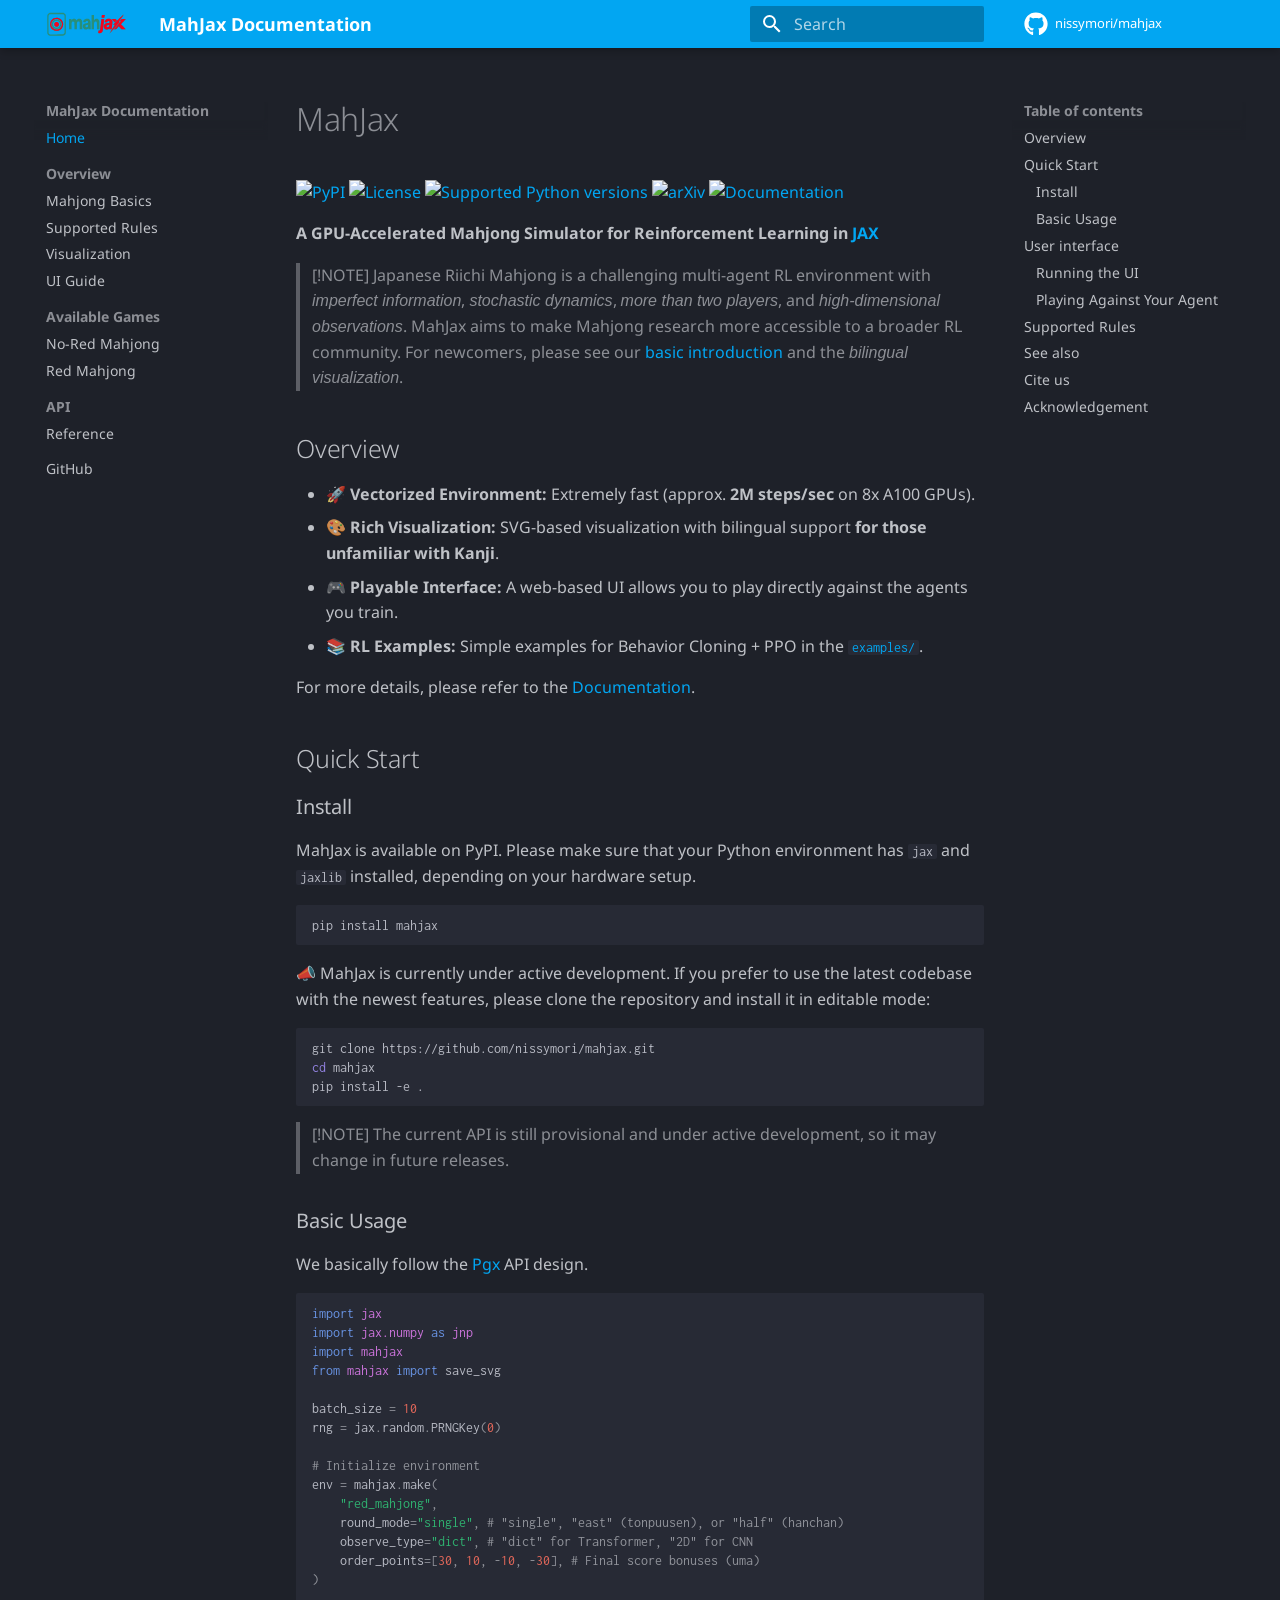
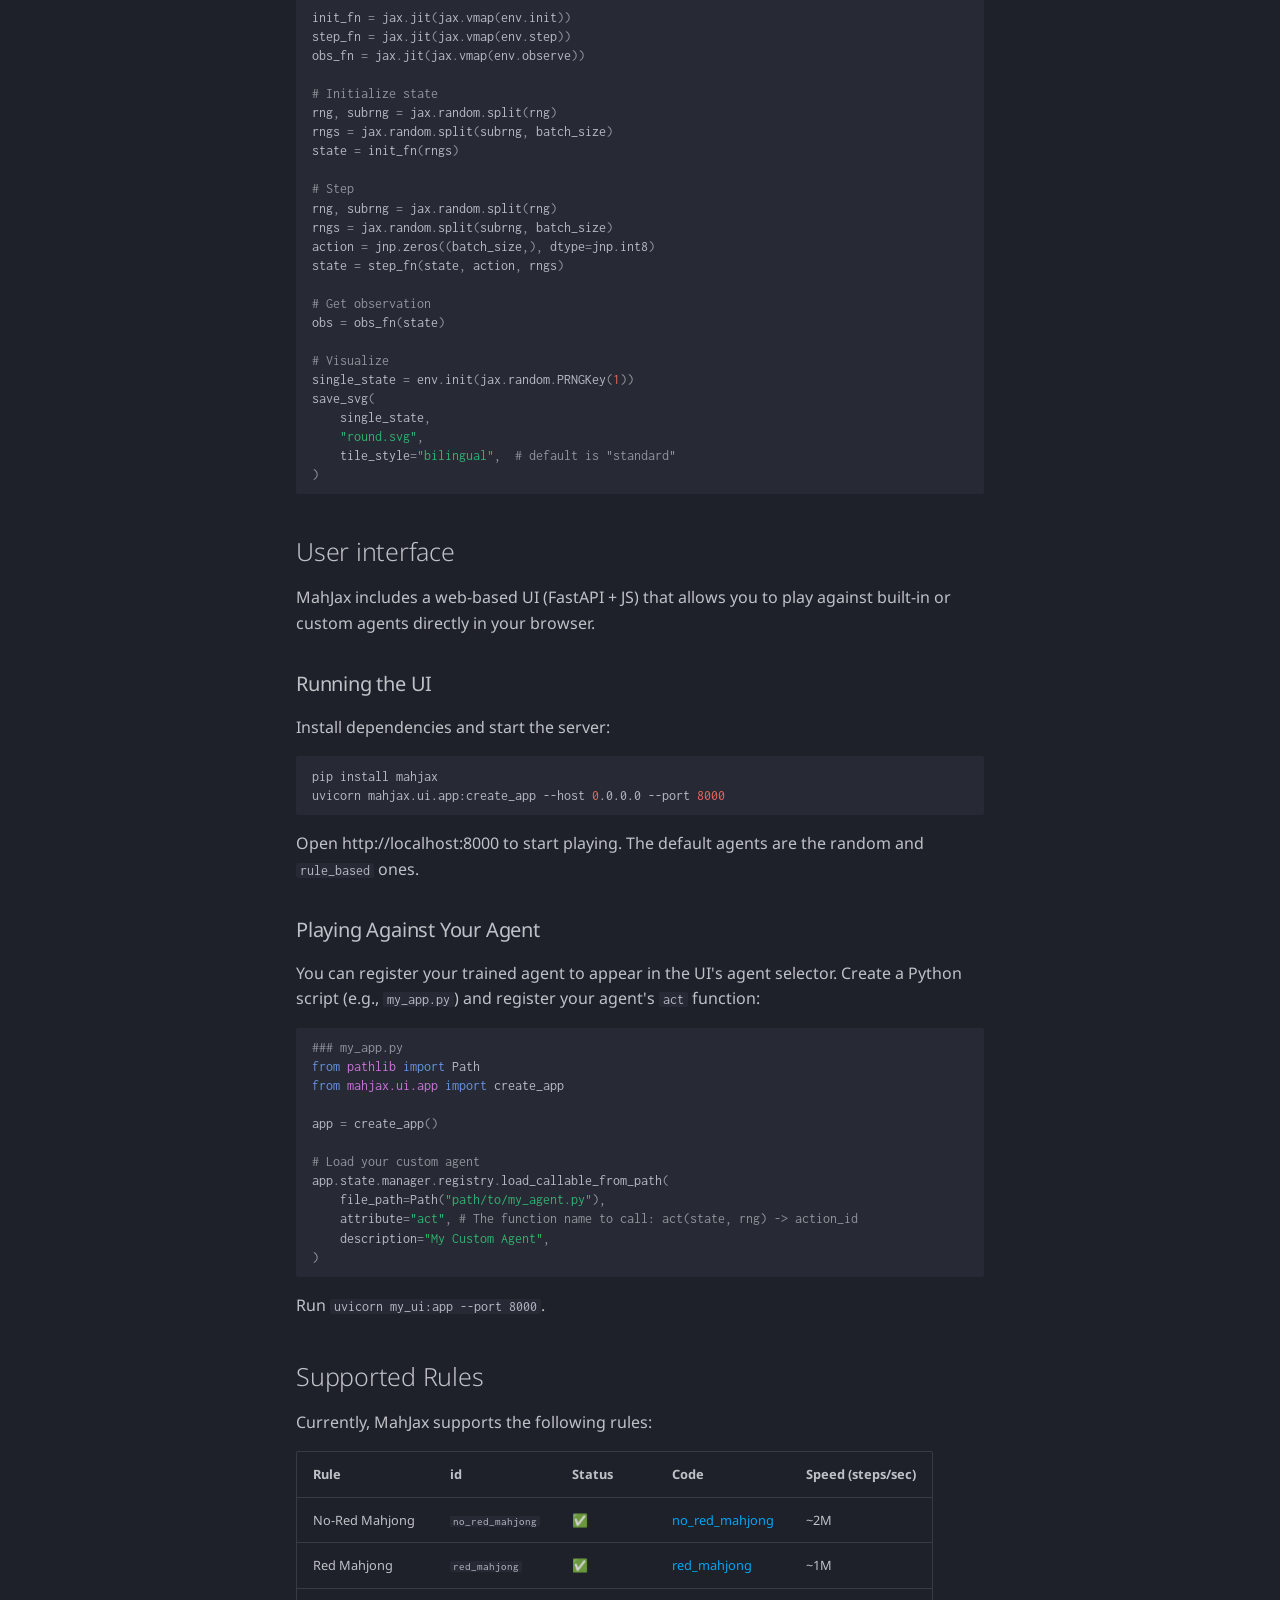
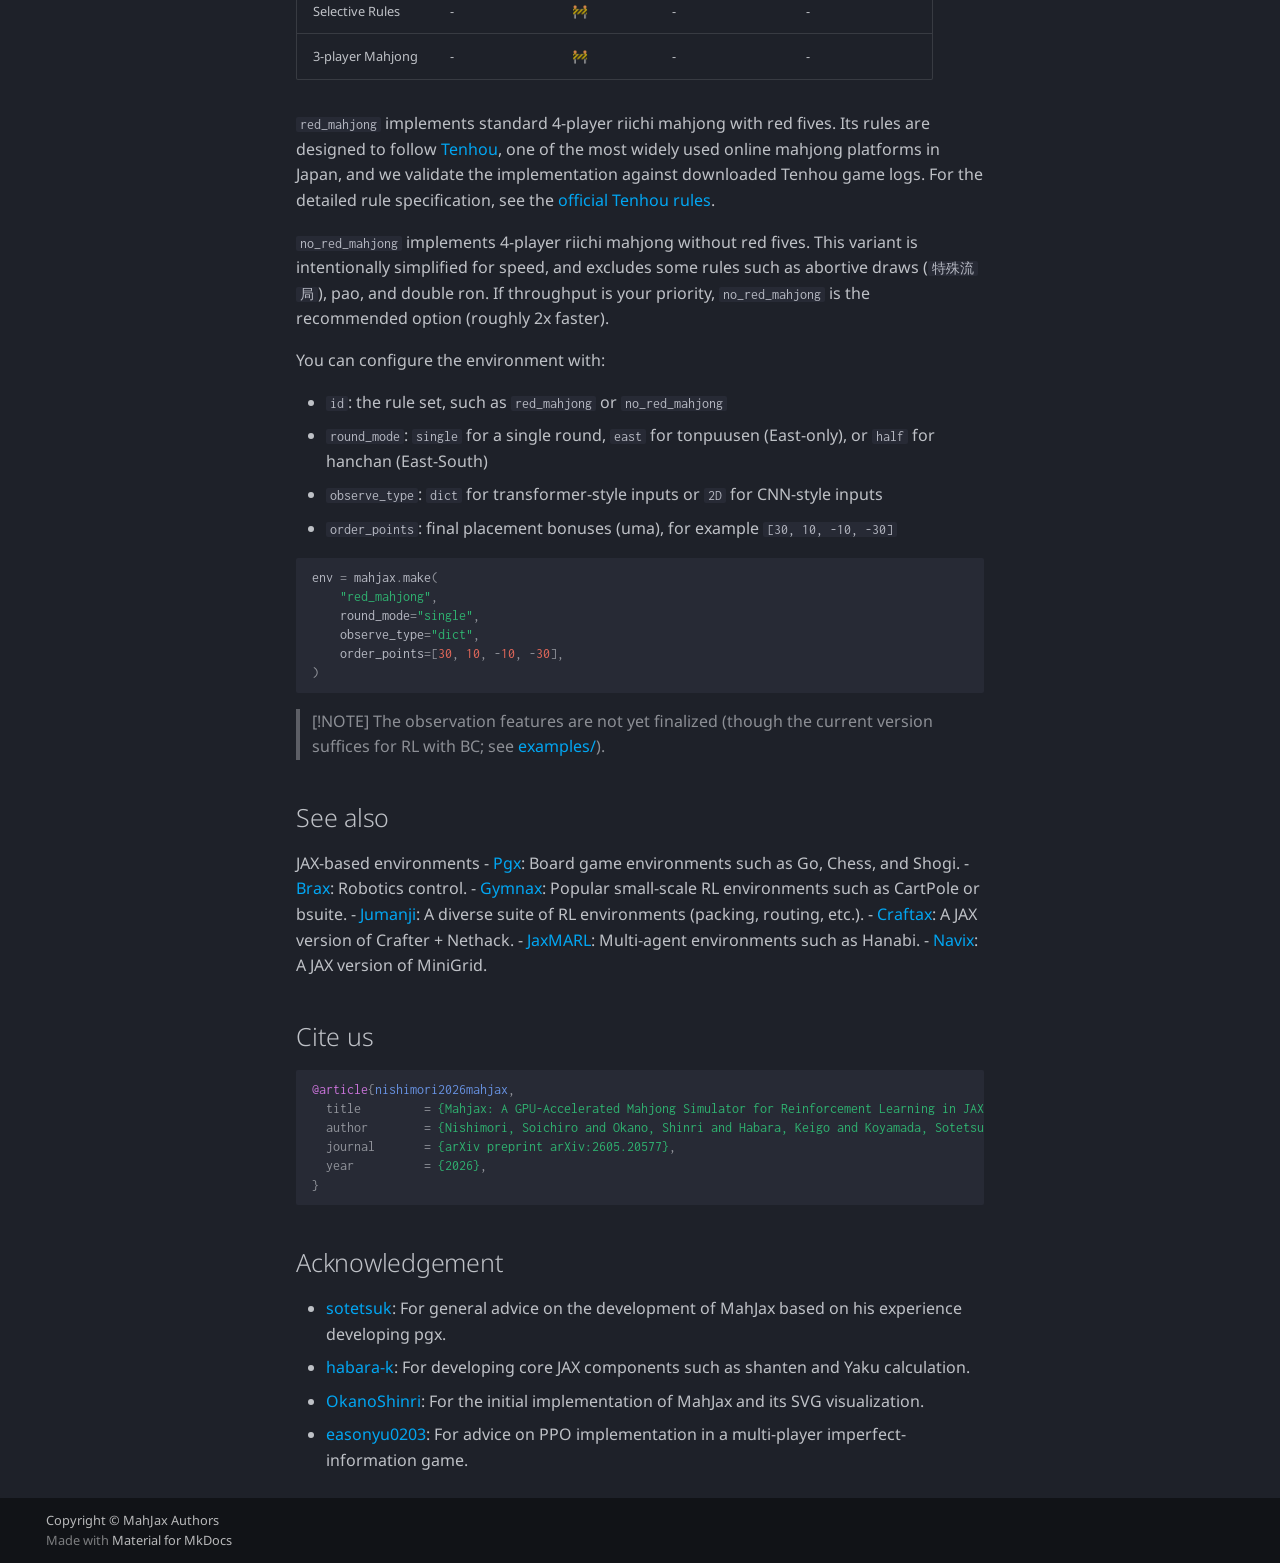
==== commit db490448: "Deployed cff90d1 with MkDocs version: 1.6.1" ====
--- a/index.html
+++ b/index.html
@@ -1058,9 +1058,9 @@
 </span><span id="__span-2-8"><a id="__codelineno-2-8" name="__codelineno-2-8" href="#__codelineno-2-8"></a>
 </span><span id="__span-2-9"><a id="__codelineno-2-9" name="__codelineno-2-9" href="#__codelineno-2-9"></a><span class="c1"># Initialize environment</span>
 </span><span id="__span-2-10"><a id="__codelineno-2-10" name="__codelineno-2-10" href="#__codelineno-2-10"></a><span class="n">env</span> <span class="o">=</span> <span class="n">mahjax</span><span class="o">.</span><span class="n">make</span><span class="p">(</span>
-</span><span id="__span-2-11"><a id="__codelineno-2-11" name="__codelineno-2-11" href="#__codelineno-2-11"></a>    <span class="s2">&quot;red_mahjong&quot;</span><span class="p">,</span>
-</span><span id="__span-2-12"><a id="__codelineno-2-12" name="__codelineno-2-12" href="#__codelineno-2-12"></a>    <span class="n">round_mode</span><span class="o">=</span><span class="s2">&quot;single&quot;</span><span class="p">,</span> <span class="c1"># &quot;single&quot;, &quot;east&quot; (tonpuusen), or &quot;half&quot; (hanchan)</span>
-</span><span id="__span-2-13"><a id="__codelineno-2-13" name="__codelineno-2-13" href="#__codelineno-2-13"></a>    <span class="n">observe_type</span><span class="o">=</span><span class="s2">&quot;dict&quot;</span><span class="p">,</span> <span class="c1"># &quot;dict&quot; for Transformer, &quot;2D&quot; for CNN</span>
+</span><span id="__span-2-11"><a id="__codelineno-2-11" name="__codelineno-2-11" href="#__codelineno-2-11"></a>    <span class="s2">"red_mahjong"</span><span class="p">,</span>
+</span><span id="__span-2-12"><a id="__codelineno-2-12" name="__codelineno-2-12" href="#__codelineno-2-12"></a>    <span class="n">round_mode</span><span class="o">=</span><span class="s2">"single"</span><span class="p">,</span> <span class="c1"># "single", "east" (tonpuusen), or "half" (hanchan)</span>
+</span><span id="__span-2-13"><a id="__codelineno-2-13" name="__codelineno-2-13" href="#__codelineno-2-13"></a>    <span class="n">observe_type</span><span class="o">=</span><span class="s2">"dict"</span><span class="p">,</span> <span class="c1"># "dict" for Transformer, "2D" for CNN</span>
 </span><span id="__span-2-14"><a id="__codelineno-2-14" name="__codelineno-2-14" href="#__codelineno-2-14"></a>    <span class="n">order_points</span><span class="o">=</span><span class="p">[</span><span class="mi">30</span><span class="p">,</span> <span class="mi">10</span><span class="p">,</span> <span class="o">-</span><span class="mi">10</span><span class="p">,</span> <span class="o">-</span><span class="mi">30</span><span class="p">],</span> <span class="c1"># Final score bonuses (uma)</span>
 </span><span id="__span-2-15"><a id="__codelineno-2-15" name="__codelineno-2-15" href="#__codelineno-2-15"></a><span class="p">)</span>
 </span><span id="__span-2-16"><a id="__codelineno-2-16" name="__codelineno-2-16" href="#__codelineno-2-16"></a>
@@ -1086,8 +1086,8 @@
 </span><span id="__span-2-36"><a id="__codelineno-2-36" name="__codelineno-2-36" href="#__codelineno-2-36"></a><span class="n">single_state</span> <span class="o">=</span> <span class="n">env</span><span class="o">.</span><span class="n">init</span><span class="p">(</span><span class="n">jax</span><span class="o">.</span><span class="n">random</span><span class="o">.</span><span class="n">PRNGKey</span><span class="p">(</span><span class="mi">1</span><span class="p">))</span>
 </span><span id="__span-2-37"><a id="__codelineno-2-37" name="__codelineno-2-37" href="#__codelineno-2-37"></a><span class="n">save_svg</span><span class="p">(</span>
 </span><span id="__span-2-38"><a id="__codelineno-2-38" name="__codelineno-2-38" href="#__codelineno-2-38"></a>    <span class="n">single_state</span><span class="p">,</span>
-</span><span id="__span-2-39"><a id="__codelineno-2-39" name="__codelineno-2-39" href="#__codelineno-2-39"></a>    <span class="s2">&quot;round.svg&quot;</span><span class="p">,</span>
-</span><span id="__span-2-40"><a id="__codelineno-2-40" name="__codelineno-2-40" href="#__codelineno-2-40"></a>    <span class="n">tile_style</span><span class="o">=</span><span class="s2">&quot;bilingual&quot;</span><span class="p">,</span>  <span class="c1"># default is &quot;standard&quot;</span>
+</span><span id="__span-2-39"><a id="__codelineno-2-39" name="__codelineno-2-39" href="#__codelineno-2-39"></a>    <span class="s2">"round.svg"</span><span class="p">,</span>
+</span><span id="__span-2-40"><a id="__codelineno-2-40" name="__codelineno-2-40" href="#__codelineno-2-40"></a>    <span class="n">tile_style</span><span class="o">=</span><span class="s2">"bilingual"</span><span class="p">,</span>  <span class="c1"># default is "standard"</span>
 </span><span id="__span-2-41"><a id="__codelineno-2-41" name="__codelineno-2-41" href="#__codelineno-2-41"></a><span class="p">)</span>
 </span></code></pre></div>
 <h2 id="user-interface">User interface</h2>
@@ -1109,9 +1109,9 @@
 </span><span id="__span-4-6"><a id="__codelineno-4-6" name="__codelineno-4-6" href="#__codelineno-4-6"></a>
 </span><span id="__span-4-7"><a id="__codelineno-4-7" name="__codelineno-4-7" href="#__codelineno-4-7"></a><span class="c1"># Load your custom agent</span>
 </span><span id="__span-4-8"><a id="__codelineno-4-8" name="__codelineno-4-8" href="#__codelineno-4-8"></a><span class="n">app</span><span class="o">.</span><span class="n">state</span><span class="o">.</span><span class="n">manager</span><span class="o">.</span><span class="n">registry</span><span class="o">.</span><span class="n">load_callable_from_path</span><span class="p">(</span>
-</span><span id="__span-4-9"><a id="__codelineno-4-9" name="__codelineno-4-9" href="#__codelineno-4-9"></a>    <span class="n">file_path</span><span class="o">=</span><span class="n">Path</span><span class="p">(</span><span class="s2">&quot;path/to/my_agent.py&quot;</span><span class="p">),</span>
-</span><span id="__span-4-10"><a id="__codelineno-4-10" name="__codelineno-4-10" href="#__codelineno-4-10"></a>    <span class="n">attribute</span><span class="o">=</span><span class="s2">&quot;act&quot;</span><span class="p">,</span> <span class="c1"># The function name to call: act(state, rng) -&gt; action_id</span>
-</span><span id="__span-4-11"><a id="__codelineno-4-11" name="__codelineno-4-11" href="#__codelineno-4-11"></a>    <span class="n">description</span><span class="o">=</span><span class="s2">&quot;My Custom Agent&quot;</span><span class="p">,</span>
+</span><span id="__span-4-9"><a id="__codelineno-4-9" name="__codelineno-4-9" href="#__codelineno-4-9"></a>    <span class="n">file_path</span><span class="o">=</span><span class="n">Path</span><span class="p">(</span><span class="s2">"path/to/my_agent.py"</span><span class="p">),</span>
+</span><span id="__span-4-10"><a id="__codelineno-4-10" name="__codelineno-4-10" href="#__codelineno-4-10"></a>    <span class="n">attribute</span><span class="o">=</span><span class="s2">"act"</span><span class="p">,</span> <span class="c1"># The function name to call: act(state, rng) -&gt; action_id</span>
+</span><span id="__span-4-11"><a id="__codelineno-4-11" name="__codelineno-4-11" href="#__codelineno-4-11"></a>    <span class="n">description</span><span class="o">=</span><span class="s2">"My Custom Agent"</span><span class="p">,</span>
 </span><span id="__span-4-12"><a id="__codelineno-4-12" name="__codelineno-4-12" href="#__codelineno-4-12"></a><span class="p">)</span>
 </span></code></pre></div>
 Run <code>uvicorn my_ui:app --port 8000</code>.    </p>
@@ -1172,9 +1172,9 @@
 <li><code>order_points</code>: final placement bonuses (uma), for example <code>[30, 10, -10, -30]</code></li>
 </ul>
 <div class="language-python highlight"><pre><span></span><code><span id="__span-5-1"><a id="__codelineno-5-1" name="__codelineno-5-1" href="#__codelineno-5-1"></a><span class="n">env</span> <span class="o">=</span> <span class="n">mahjax</span><span class="o">.</span><span class="n">make</span><span class="p">(</span>
-</span><span id="__span-5-2"><a id="__codelineno-5-2" name="__codelineno-5-2" href="#__codelineno-5-2"></a>    <span class="s2">&quot;red_mahjong&quot;</span><span class="p">,</span>
-</span><span id="__span-5-3"><a id="__codelineno-5-3" name="__codelineno-5-3" href="#__codelineno-5-3"></a>    <span class="n">round_mode</span><span class="o">=</span><span class="s2">&quot;single&quot;</span><span class="p">,</span>
-</span><span id="__span-5-4"><a id="__codelineno-5-4" name="__codelineno-5-4" href="#__codelineno-5-4"></a>    <span class="n">observe_type</span><span class="o">=</span><span class="s2">&quot;dict&quot;</span><span class="p">,</span>
+</span><span id="__span-5-2"><a id="__codelineno-5-2" name="__codelineno-5-2" href="#__codelineno-5-2"></a>    <span class="s2">"red_mahjong"</span><span class="p">,</span>
+</span><span id="__span-5-3"><a id="__codelineno-5-3" name="__codelineno-5-3" href="#__codelineno-5-3"></a>    <span class="n">round_mode</span><span class="o">=</span><span class="s2">"single"</span><span class="p">,</span>
+</span><span id="__span-5-4"><a id="__codelineno-5-4" name="__codelineno-5-4" href="#__codelineno-5-4"></a>    <span class="n">observe_type</span><span class="o">=</span><span class="s2">"dict"</span><span class="p">,</span>
 </span><span id="__span-5-5"><a id="__codelineno-5-5" name="__codelineno-5-5" href="#__codelineno-5-5"></a>    <span class="n">order_points</span><span class="o">=</span><span class="p">[</span><span class="mi">30</span><span class="p">,</span> <span class="mi">10</span><span class="p">,</span> <span class="o">-</span><span class="mi">10</span><span class="p">,</span> <span class="o">-</span><span class="mi">30</span><span class="p">],</span>
 </span><span id="__span-5-6"><a id="__codelineno-5-6" name="__codelineno-5-6" href="#__codelineno-5-6"></a><span class="p">)</span>
 </span></code></pre></div>
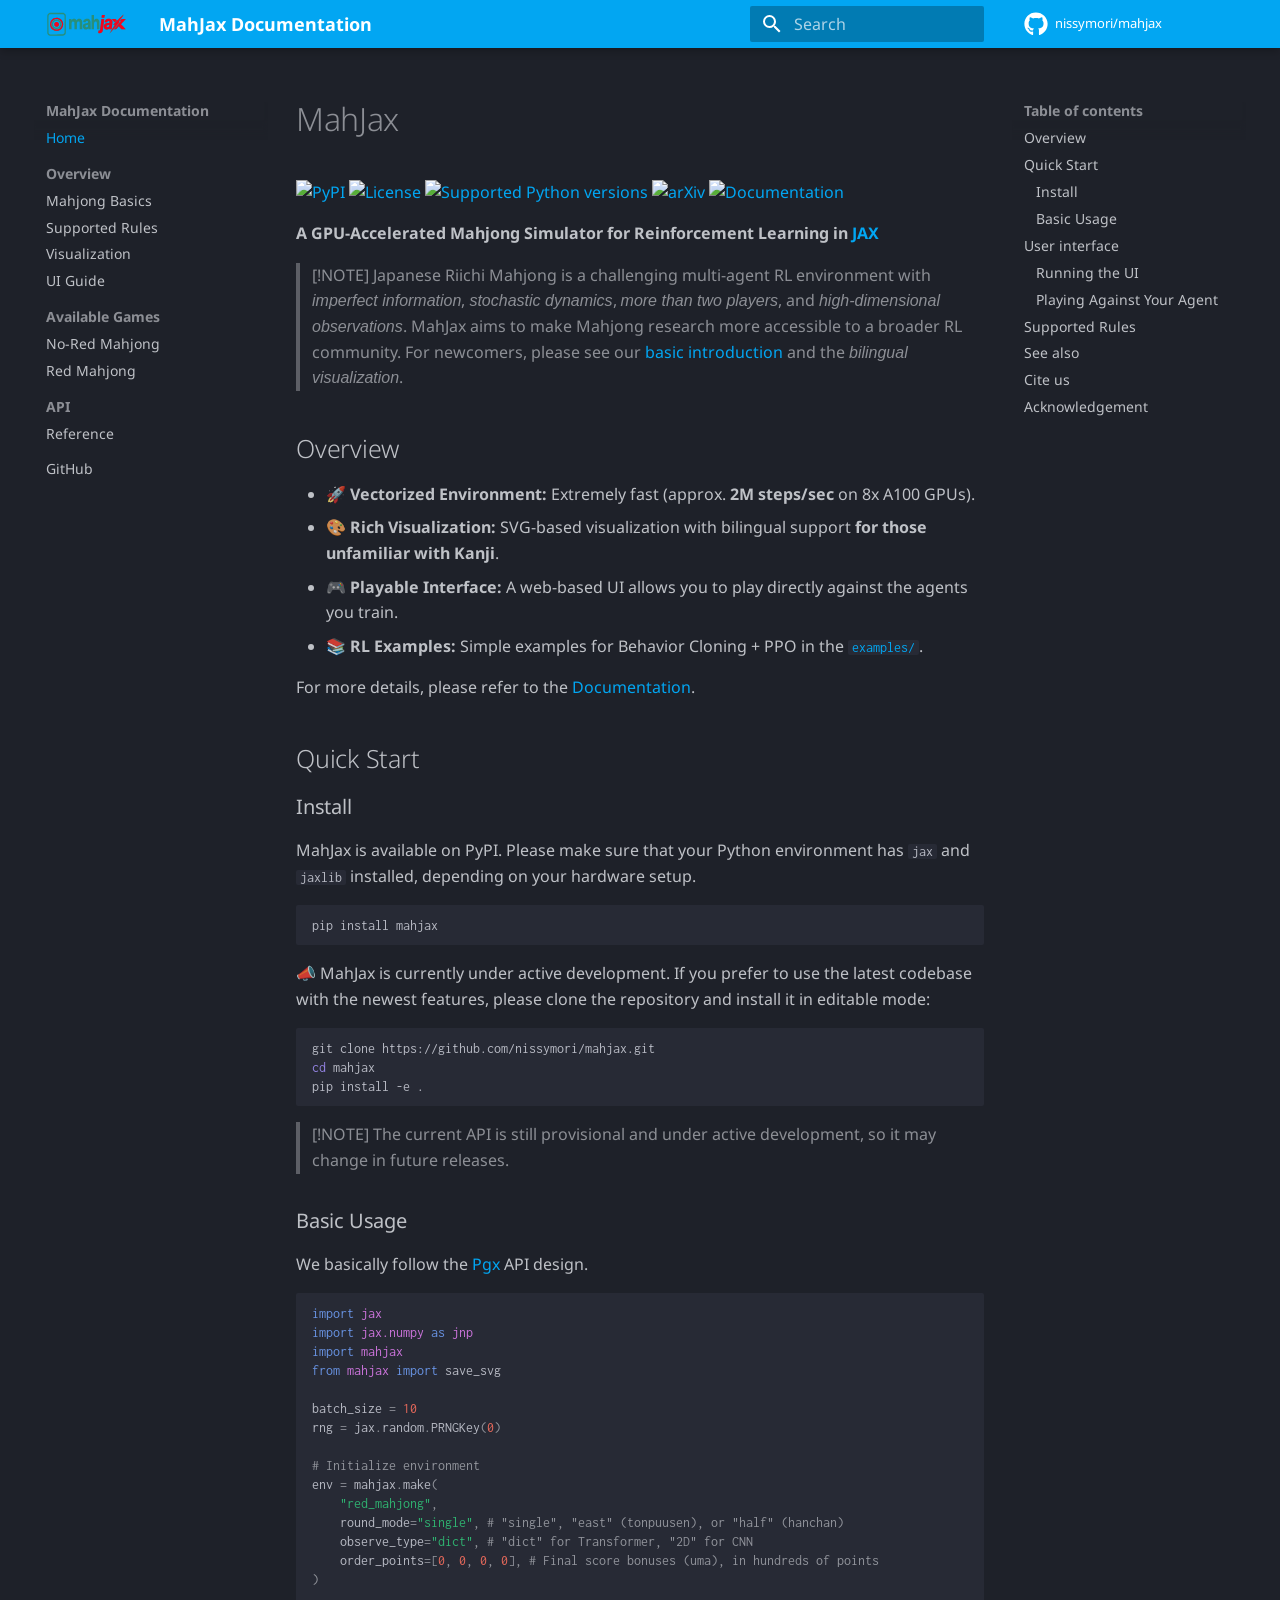
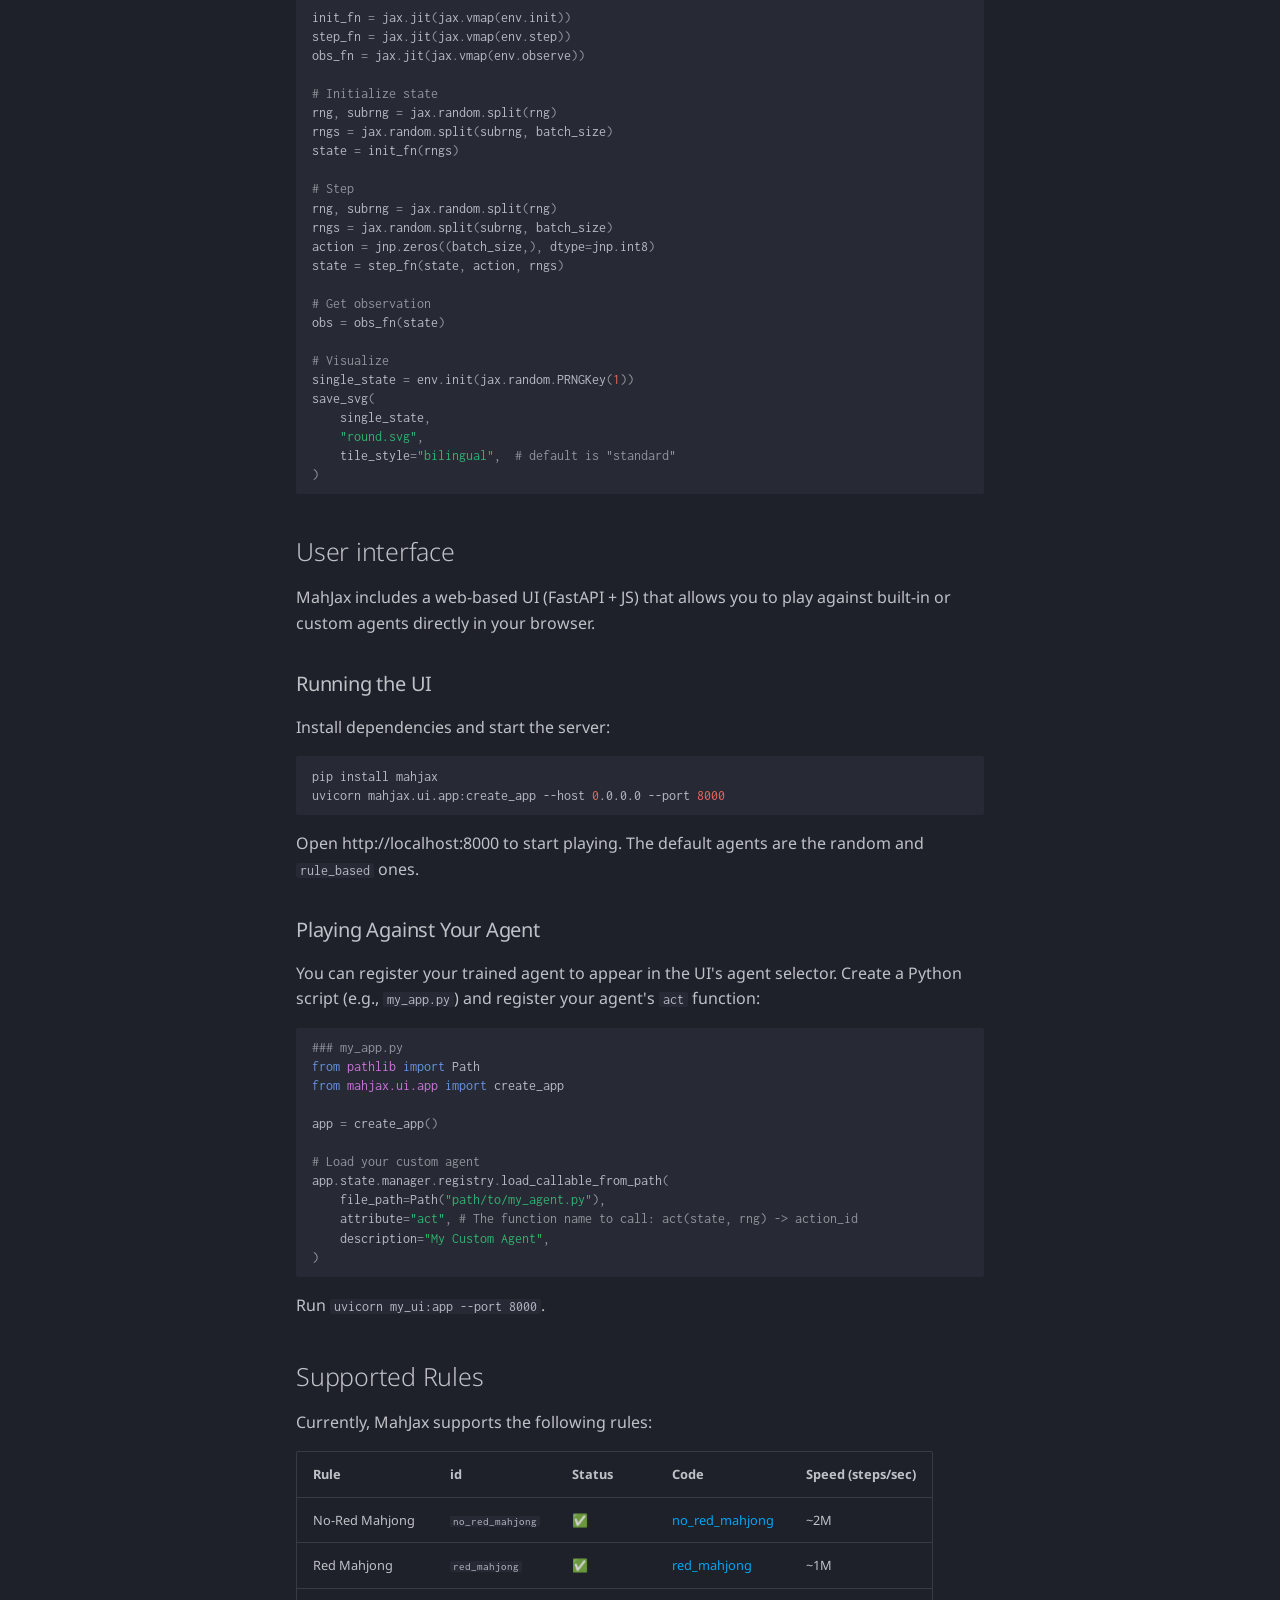
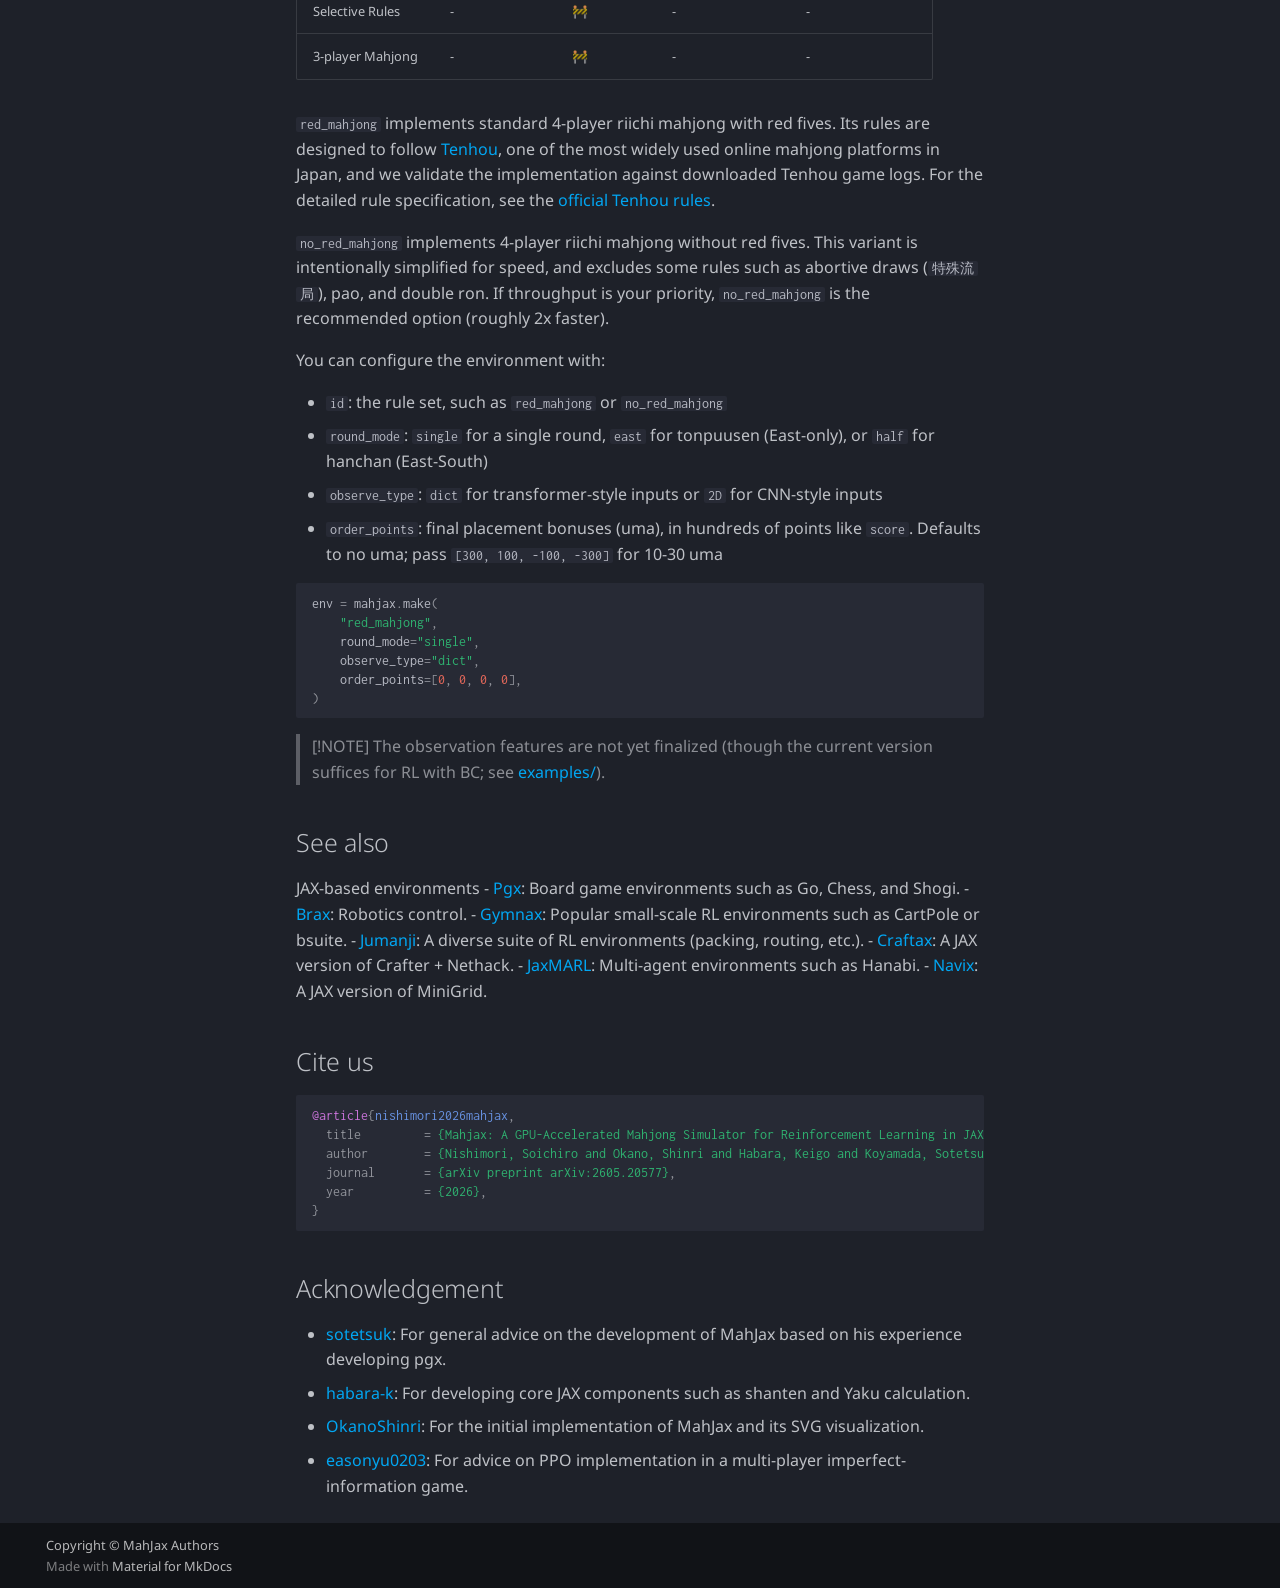
==== commit a5276123: "Deployed 7c9d119 with MkDocs version: 1.6.1" ====
--- a/index.html
+++ b/index.html
@@ -1061,7 +1061,7 @@
 </span><span id="__span-2-11"><a id="__codelineno-2-11" name="__codelineno-2-11" href="#__codelineno-2-11"></a>    <span class="s2">"red_mahjong"</span><span class="p">,</span>
 </span><span id="__span-2-12"><a id="__codelineno-2-12" name="__codelineno-2-12" href="#__codelineno-2-12"></a>    <span class="n">round_mode</span><span class="o">=</span><span class="s2">"single"</span><span class="p">,</span> <span class="c1"># "single", "east" (tonpuusen), or "half" (hanchan)</span>
 </span><span id="__span-2-13"><a id="__codelineno-2-13" name="__codelineno-2-13" href="#__codelineno-2-13"></a>    <span class="n">observe_type</span><span class="o">=</span><span class="s2">"dict"</span><span class="p">,</span> <span class="c1"># "dict" for Transformer, "2D" for CNN</span>
-</span><span id="__span-2-14"><a id="__codelineno-2-14" name="__codelineno-2-14" href="#__codelineno-2-14"></a>    <span class="n">order_points</span><span class="o">=</span><span class="p">[</span><span class="mi">30</span><span class="p">,</span> <span class="mi">10</span><span class="p">,</span> <span class="o">-</span><span class="mi">10</span><span class="p">,</span> <span class="o">-</span><span class="mi">30</span><span class="p">],</span> <span class="c1"># Final score bonuses (uma)</span>
+</span><span id="__span-2-14"><a id="__codelineno-2-14" name="__codelineno-2-14" href="#__codelineno-2-14"></a>    <span class="n">order_points</span><span class="o">=</span><span class="p">[</span><span class="mi">0</span><span class="p">,</span> <span class="mi">0</span><span class="p">,</span> <span class="mi">0</span><span class="p">,</span> <span class="mi">0</span><span class="p">],</span> <span class="c1"># Final score bonuses (uma), in hundreds of points</span>
 </span><span id="__span-2-15"><a id="__codelineno-2-15" name="__codelineno-2-15" href="#__codelineno-2-15"></a><span class="p">)</span>
 </span><span id="__span-2-16"><a id="__codelineno-2-16" name="__codelineno-2-16" href="#__codelineno-2-16"></a>
 </span><span id="__span-2-17"><a id="__codelineno-2-17" name="__codelineno-2-17" href="#__codelineno-2-17"></a><span class="n">init_fn</span> <span class="o">=</span> <span class="n">jax</span><span class="o">.</span><span class="n">jit</span><span class="p">(</span><span class="n">jax</span><span class="o">.</span><span class="n">vmap</span><span class="p">(</span><span class="n">env</span><span class="o">.</span><span class="n">init</span><span class="p">))</span>
@@ -1169,13 +1169,13 @@
 <li><code>id</code>: the rule set, such as <code>red_mahjong</code> or <code>no_red_mahjong</code></li>
 <li><code>round_mode</code>: <code>single</code> for a single round, <code>east</code> for tonpuusen (East-only), or <code>half</code> for hanchan (East-South)</li>
 <li><code>observe_type</code>: <code>dict</code> for transformer-style inputs or <code>2D</code> for CNN-style inputs</li>
-<li><code>order_points</code>: final placement bonuses (uma), for example <code>[30, 10, -10, -30]</code></li>
+<li><code>order_points</code>: final placement bonuses (uma), in hundreds of points like <code>score</code>. Defaults to no uma; pass <code>[300, 100, -100, -300]</code> for 10-30 uma</li>
 </ul>
 <div class="language-python highlight"><pre><span></span><code><span id="__span-5-1"><a id="__codelineno-5-1" name="__codelineno-5-1" href="#__codelineno-5-1"></a><span class="n">env</span> <span class="o">=</span> <span class="n">mahjax</span><span class="o">.</span><span class="n">make</span><span class="p">(</span>
 </span><span id="__span-5-2"><a id="__codelineno-5-2" name="__codelineno-5-2" href="#__codelineno-5-2"></a>    <span class="s2">"red_mahjong"</span><span class="p">,</span>
 </span><span id="__span-5-3"><a id="__codelineno-5-3" name="__codelineno-5-3" href="#__codelineno-5-3"></a>    <span class="n">round_mode</span><span class="o">=</span><span class="s2">"single"</span><span class="p">,</span>
 </span><span id="__span-5-4"><a id="__codelineno-5-4" name="__codelineno-5-4" href="#__codelineno-5-4"></a>    <span class="n">observe_type</span><span class="o">=</span><span class="s2">"dict"</span><span class="p">,</span>
-</span><span id="__span-5-5"><a id="__codelineno-5-5" name="__codelineno-5-5" href="#__codelineno-5-5"></a>    <span class="n">order_points</span><span class="o">=</span><span class="p">[</span><span class="mi">30</span><span class="p">,</span> <span class="mi">10</span><span class="p">,</span> <span class="o">-</span><span class="mi">10</span><span class="p">,</span> <span class="o">-</span><span class="mi">30</span><span class="p">],</span>
+</span><span id="__span-5-5"><a id="__codelineno-5-5" name="__codelineno-5-5" href="#__codelineno-5-5"></a>    <span class="n">order_points</span><span class="o">=</span><span class="p">[</span><span class="mi">0</span><span class="p">,</span> <span class="mi">0</span><span class="p">,</span> <span class="mi">0</span><span class="p">,</span> <span class="mi">0</span><span class="p">],</span>
 </span><span id="__span-5-6"><a id="__codelineno-5-6" name="__codelineno-5-6" href="#__codelineno-5-6"></a><span class="p">)</span>
 </span></code></pre></div>
 <blockquote>
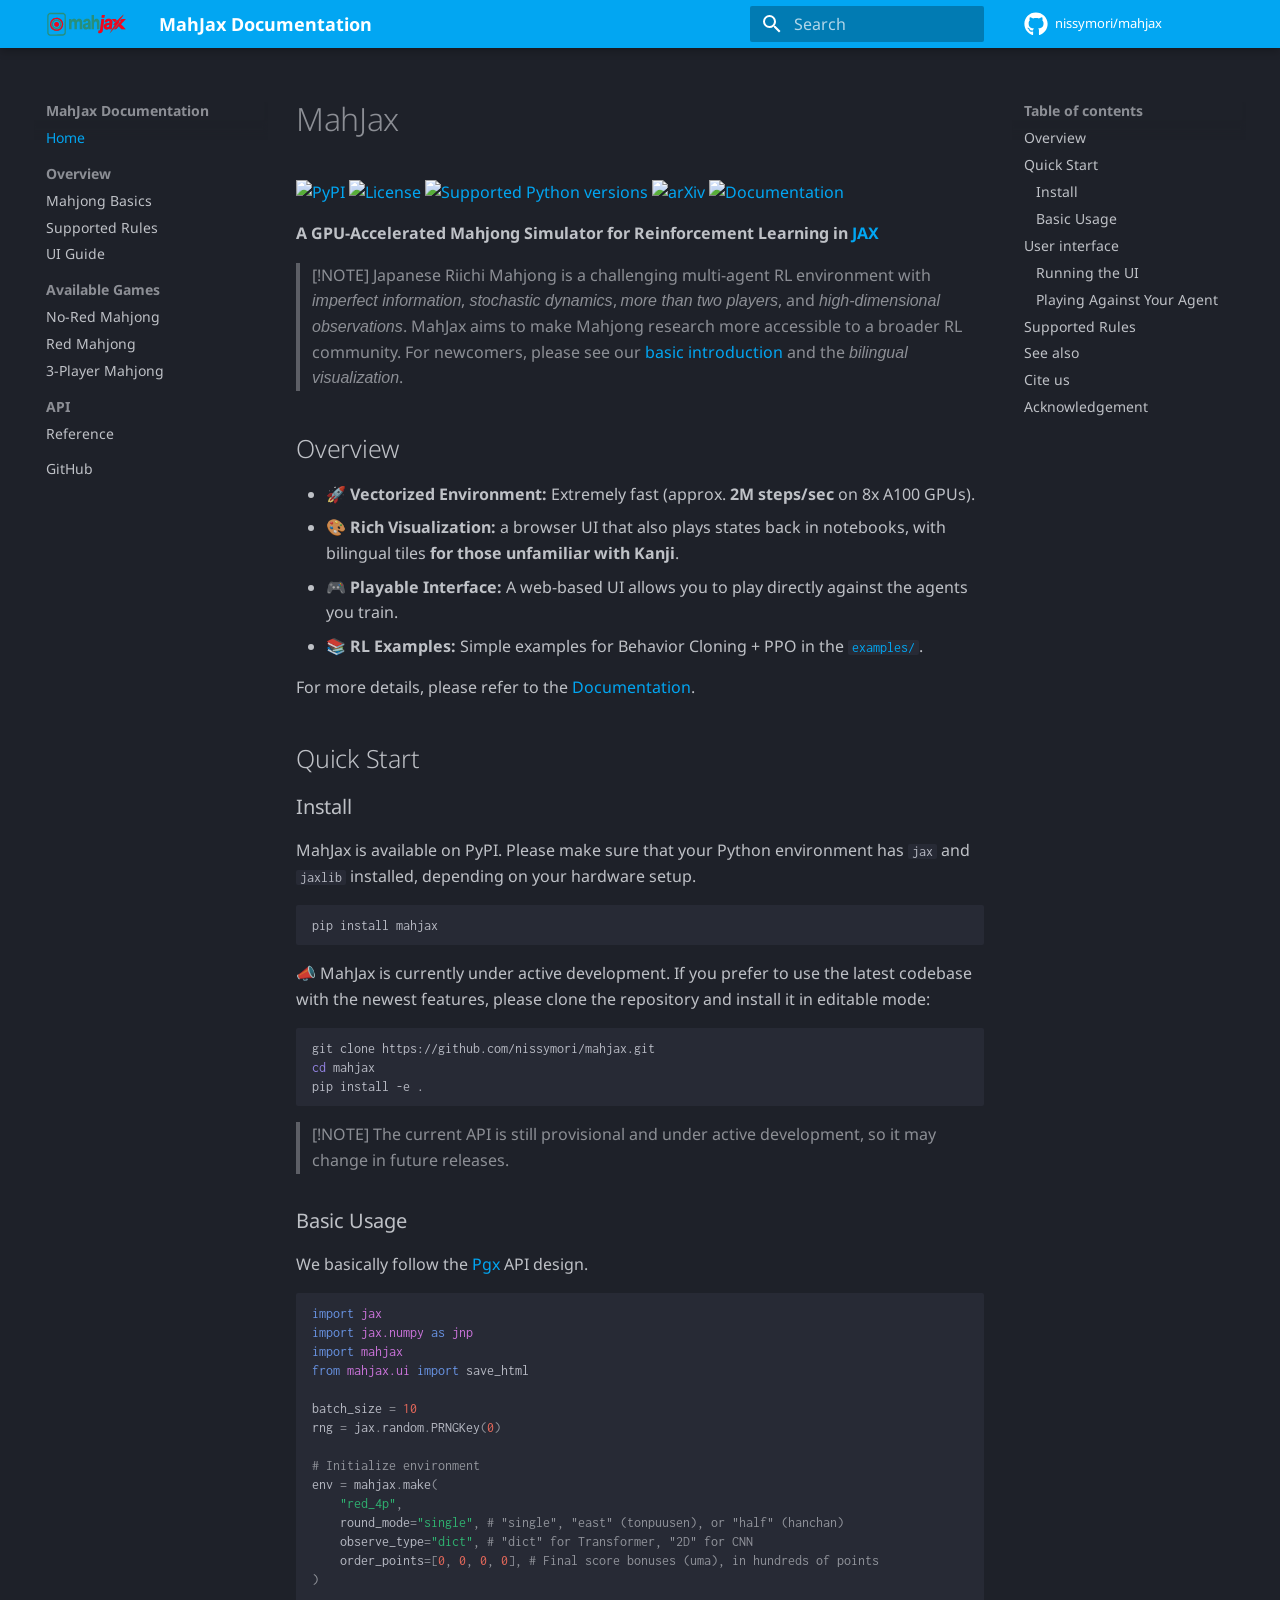
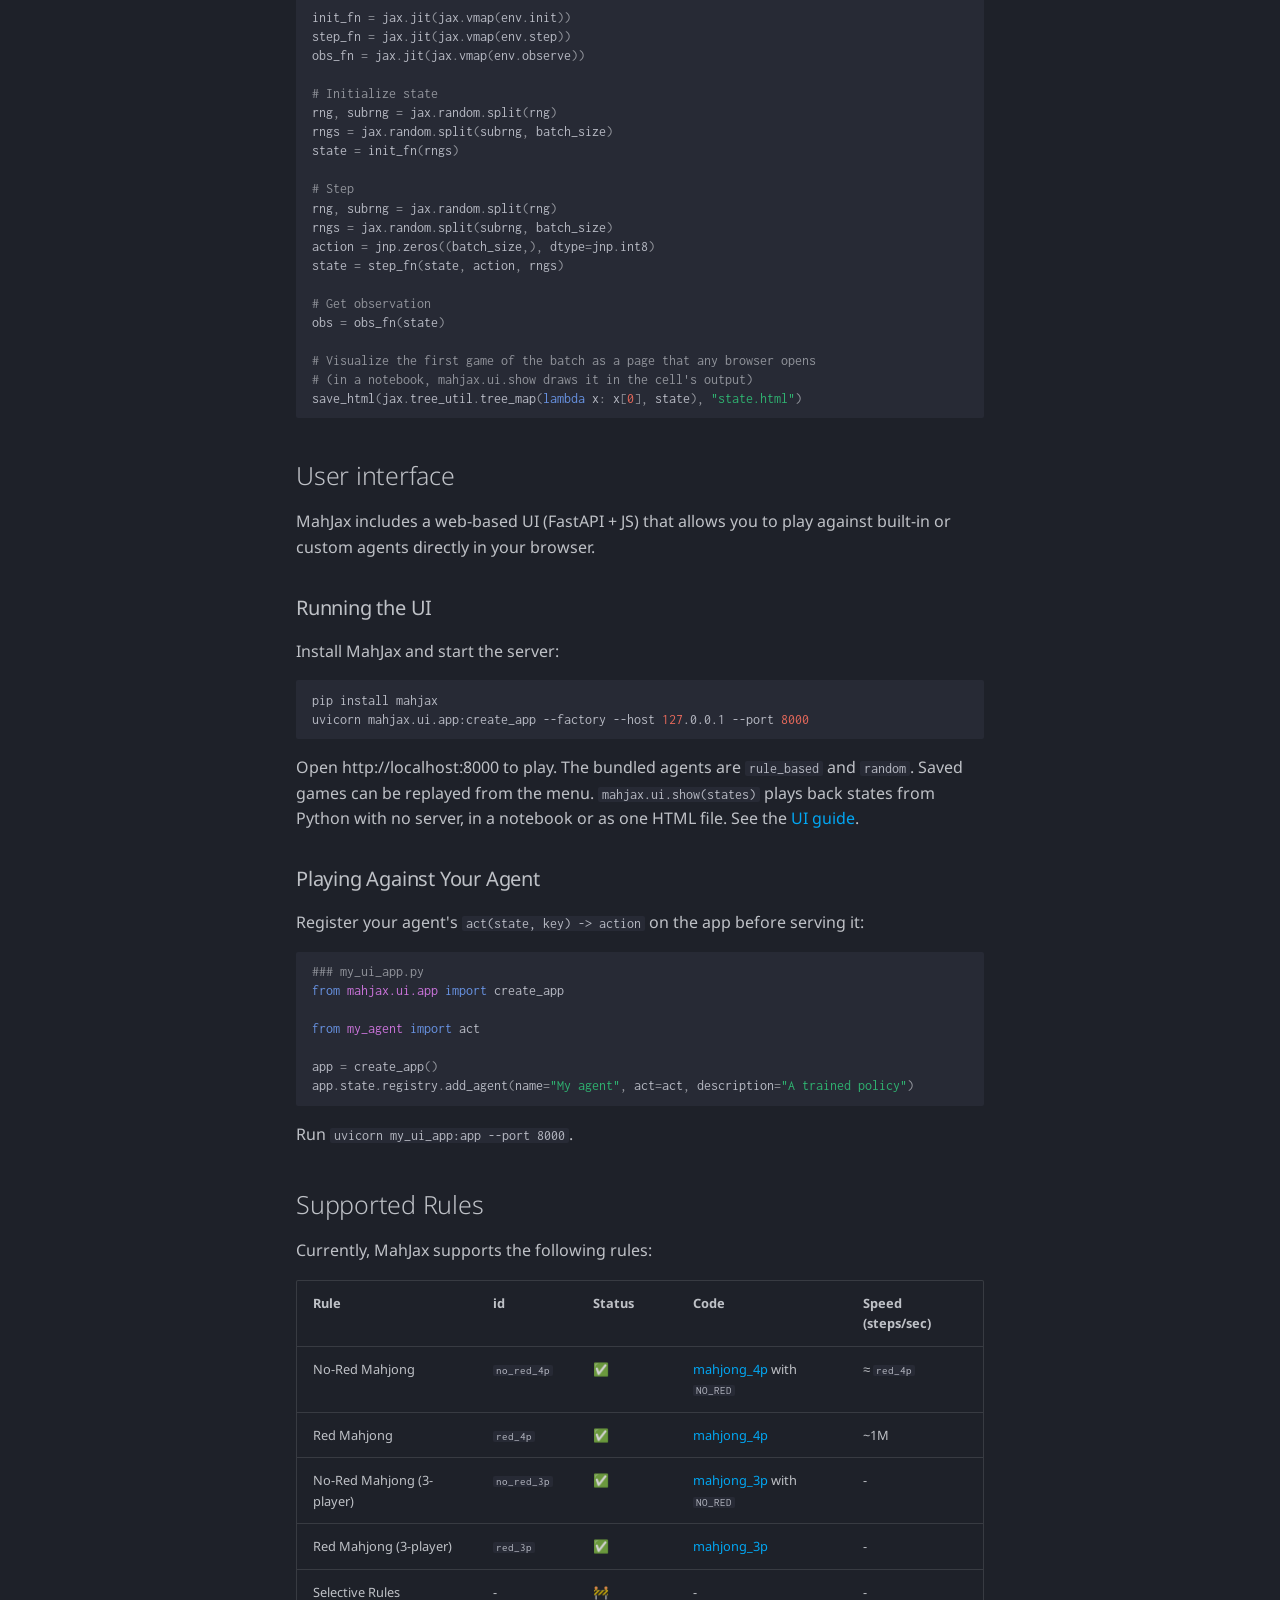
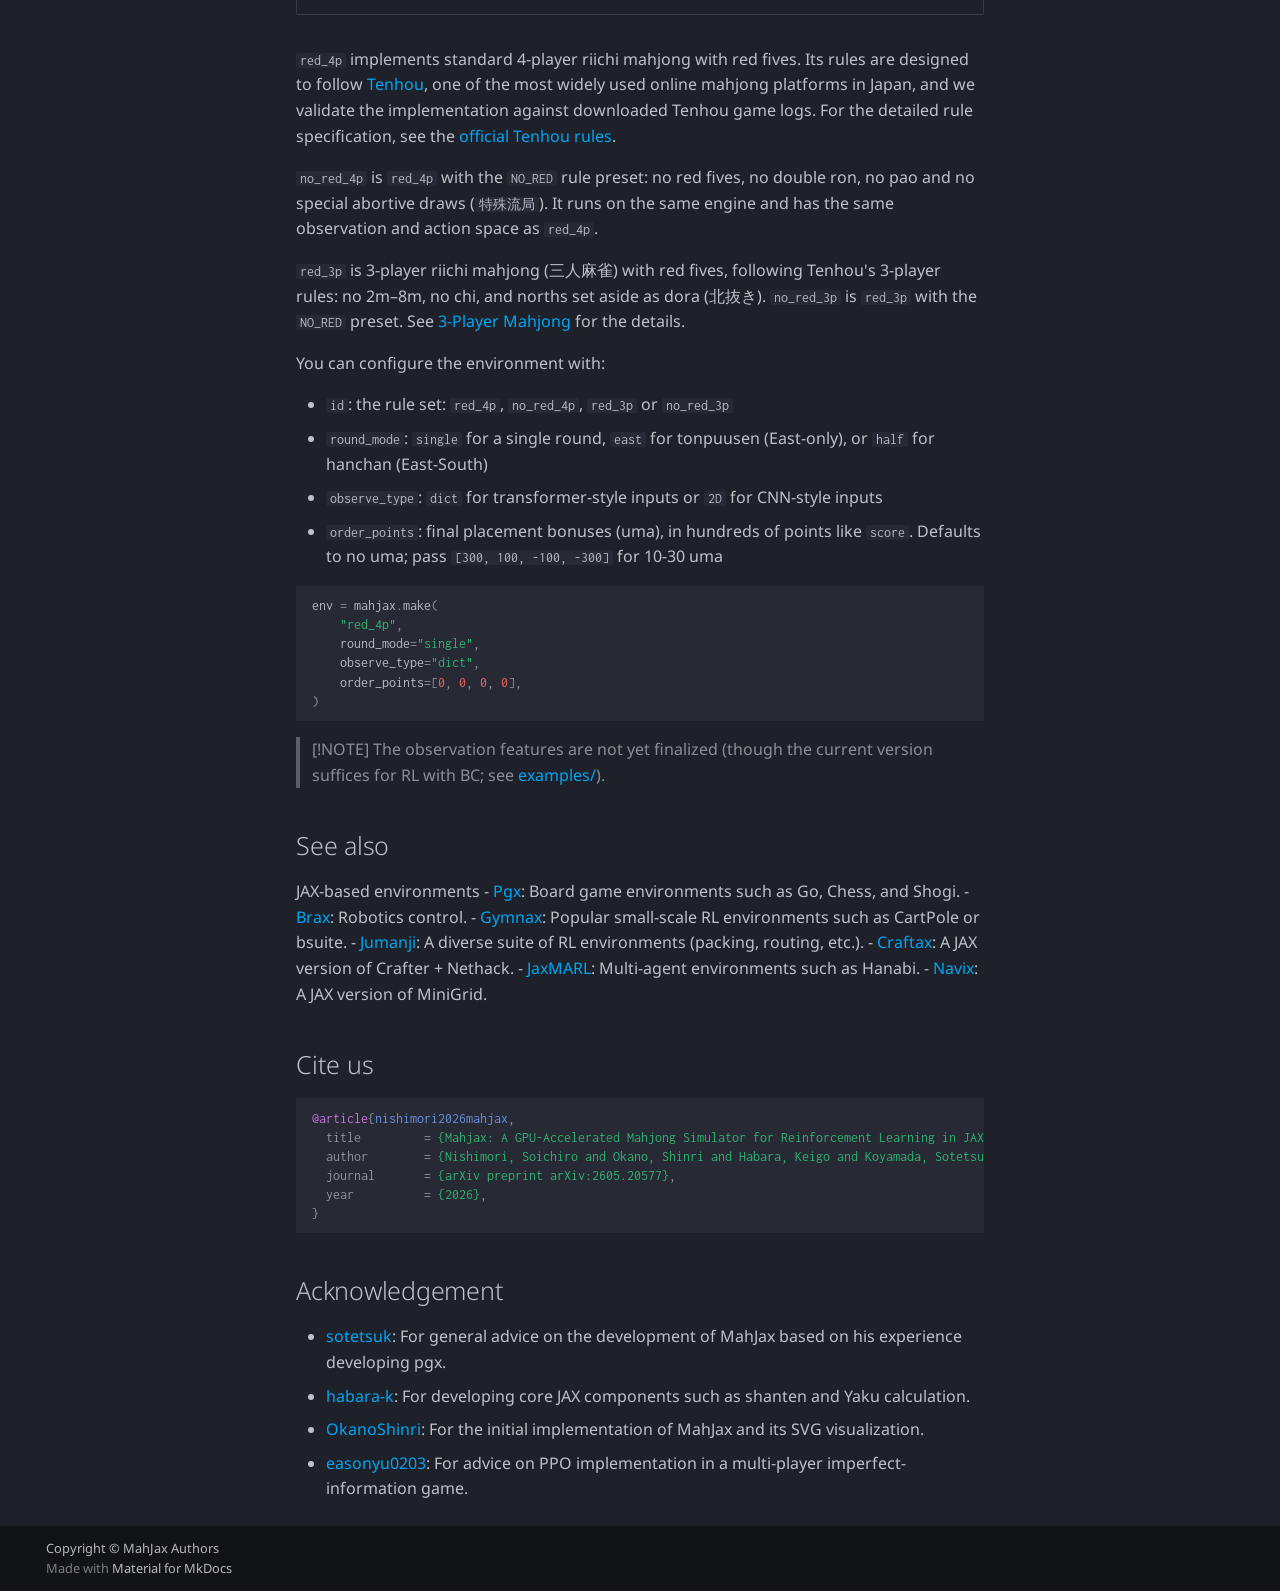
==== commit 8a321522: "Deployed 4031d32 with MkDocs version: 1.6.1" ====
--- a/index.html
+++ b/index.html
@@ -23,7 +23,7 @@
       
       
       <link rel="icon" href="assets/logo.svg">
-      <meta name="generator" content="mkdocs-1.6.1, mkdocs-material-9.7.7">
+      <meta name="generator" content="mkdocs-1.6.1, mkdocs-material-9.8.0">
     
     
       
@@ -31,10 +31,10 @@
       
     
     
-      <link rel="stylesheet" href="assets/stylesheets/main.ec1eaa64.min.css">
-      
-        
-        <link rel="stylesheet" href="assets/stylesheets/palette.ab4e12ef.min.css">
+      <link rel="stylesheet" href="assets/stylesheets/main.57a0d79d.min.css">
+      
+        
+        <link rel="stylesheet" href="assets/stylesheets/palette.fb2fffe2.min.css">
       
       
 
@@ -547,34 +547,6 @@
   
   
     <li class="md-nav__item">
-      <a href="visualization/" class="md-nav__link">
-        
-  
-  
-  <span class="md-ellipsis">
-    
-  
-    Visualization
-  
-
-    
-  </span>
-  
-  
-
-      </a>
-    </li>
-  
-
-              
-            
-              
-                
-  
-  
-  
-  
-    <li class="md-nav__item">
       <a href="ui/" class="md-nav__link">
         
   
@@ -698,6 +670,34 @@
     
   
     Red Mahjong
+  
+
+    
+  </span>
+  
+  
+
+      </a>
+    </li>
+  
+
+              
+            
+              
+                
+  
+  
+  
+  
+    <li class="md-nav__item">
+      <a href="mahjong_3p/" class="md-nav__link">
+        
+  
+  
+  <span class="md-ellipsis">
+    
+  
+    3-Player Mahjong
   
 
     
@@ -1027,7 +1027,7 @@
 <h2 id="overview">Overview</h2>
 <ul>
 <li>🚀 <strong>Vectorized Environment:</strong> Extremely fast (approx. <strong>2M steps/sec</strong> on 8x A100 GPUs).</li>
-<li>🎨 <strong>Rich Visualization:</strong> SVG-based visualization with bilingual support <strong>for those unfamiliar with Kanji</strong>.</li>
+<li>🎨 <strong>Rich Visualization:</strong> a browser UI that also plays states back in notebooks, with bilingual tiles <strong>for those unfamiliar with Kanji</strong>.</li>
 <li>🎮 <strong>Playable Interface:</strong> A web-based UI allows you to play directly against the agents you train.</li>
 <li>📚 <strong>RL Examples:</strong> Simple examples for Behavior Cloning + PPO in the <a href="https://github.com/nissymori/mahjax/tree/main/examples"><code>examples/</code></a>.</li>
 </ul>
@@ -1051,14 +1051,14 @@
 <div class="language-python highlight"><pre><span></span><code><span id="__span-2-1"><a id="__codelineno-2-1" name="__codelineno-2-1" href="#__codelineno-2-1"></a><span class="kn">import</span><span class="w"> </span><span class="nn">jax</span>
 </span><span id="__span-2-2"><a id="__codelineno-2-2" name="__codelineno-2-2" href="#__codelineno-2-2"></a><span class="kn">import</span><span class="w"> </span><span class="nn">jax.numpy</span><span class="w"> </span><span class="k">as</span><span class="w"> </span><span class="nn">jnp</span>
 </span><span id="__span-2-3"><a id="__codelineno-2-3" name="__codelineno-2-3" href="#__codelineno-2-3"></a><span class="kn">import</span><span class="w"> </span><span class="nn">mahjax</span>
-</span><span id="__span-2-4"><a id="__codelineno-2-4" name="__codelineno-2-4" href="#__codelineno-2-4"></a><span class="kn">from</span><span class="w"> </span><span class="nn">mahjax</span><span class="w"> </span><span class="kn">import</span> <span class="n">save_svg</span>
+</span><span id="__span-2-4"><a id="__codelineno-2-4" name="__codelineno-2-4" href="#__codelineno-2-4"></a><span class="kn">from</span><span class="w"> </span><span class="nn">mahjax.ui</span><span class="w"> </span><span class="kn">import</span> <span class="n">save_html</span>
 </span><span id="__span-2-5"><a id="__codelineno-2-5" name="__codelineno-2-5" href="#__codelineno-2-5"></a>
 </span><span id="__span-2-6"><a id="__codelineno-2-6" name="__codelineno-2-6" href="#__codelineno-2-6"></a><span class="n">batch_size</span> <span class="o">=</span> <span class="mi">10</span>
 </span><span id="__span-2-7"><a id="__codelineno-2-7" name="__codelineno-2-7" href="#__codelineno-2-7"></a><span class="n">rng</span> <span class="o">=</span> <span class="n">jax</span><span class="o">.</span><span class="n">random</span><span class="o">.</span><span class="n">PRNGKey</span><span class="p">(</span><span class="mi">0</span><span class="p">)</span>
 </span><span id="__span-2-8"><a id="__codelineno-2-8" name="__codelineno-2-8" href="#__codelineno-2-8"></a>
 </span><span id="__span-2-9"><a id="__codelineno-2-9" name="__codelineno-2-9" href="#__codelineno-2-9"></a><span class="c1"># Initialize environment</span>
 </span><span id="__span-2-10"><a id="__codelineno-2-10" name="__codelineno-2-10" href="#__codelineno-2-10"></a><span class="n">env</span> <span class="o">=</span> <span class="n">mahjax</span><span class="o">.</span><span class="n">make</span><span class="p">(</span>
-</span><span id="__span-2-11"><a id="__codelineno-2-11" name="__codelineno-2-11" href="#__codelineno-2-11"></a>    <span class="s2">"red_mahjong"</span><span class="p">,</span>
+</span><span id="__span-2-11"><a id="__codelineno-2-11" name="__codelineno-2-11" href="#__codelineno-2-11"></a>    <span class="s2">"red_4p"</span><span class="p">,</span>
 </span><span id="__span-2-12"><a id="__codelineno-2-12" name="__codelineno-2-12" href="#__codelineno-2-12"></a>    <span class="n">round_mode</span><span class="o">=</span><span class="s2">"single"</span><span class="p">,</span> <span class="c1"># "single", "east" (tonpuusen), or "half" (hanchan)</span>
 </span><span id="__span-2-13"><a id="__codelineno-2-13" name="__codelineno-2-13" href="#__codelineno-2-13"></a>    <span class="n">observe_type</span><span class="o">=</span><span class="s2">"dict"</span><span class="p">,</span> <span class="c1"># "dict" for Transformer, "2D" for CNN</span>
 </span><span id="__span-2-14"><a id="__codelineno-2-14" name="__codelineno-2-14" href="#__codelineno-2-14"></a>    <span class="n">order_points</span><span class="o">=</span><span class="p">[</span><span class="mi">0</span><span class="p">,</span> <span class="mi">0</span><span class="p">,</span> <span class="mi">0</span><span class="p">,</span> <span class="mi">0</span><span class="p">],</span> <span class="c1"># Final score bonuses (uma), in hundreds of points</span>
@@ -1082,39 +1082,29 @@
 </span><span id="__span-2-32"><a id="__codelineno-2-32" name="__codelineno-2-32" href="#__codelineno-2-32"></a><span class="c1"># Get observation</span>
 </span><span id="__span-2-33"><a id="__codelineno-2-33" name="__codelineno-2-33" href="#__codelineno-2-33"></a><span class="n">obs</span> <span class="o">=</span> <span class="n">obs_fn</span><span class="p">(</span><span class="n">state</span><span class="p">)</span>
 </span><span id="__span-2-34"><a id="__codelineno-2-34" name="__codelineno-2-34" href="#__codelineno-2-34"></a>
-</span><span id="__span-2-35"><a id="__codelineno-2-35" name="__codelineno-2-35" href="#__codelineno-2-35"></a><span class="c1"># Visualize</span>
-</span><span id="__span-2-36"><a id="__codelineno-2-36" name="__codelineno-2-36" href="#__codelineno-2-36"></a><span class="n">single_state</span> <span class="o">=</span> <span class="n">env</span><span class="o">.</span><span class="n">init</span><span class="p">(</span><span class="n">jax</span><span class="o">.</span><span class="n">random</span><span class="o">.</span><span class="n">PRNGKey</span><span class="p">(</span><span class="mi">1</span><span class="p">))</span>
-</span><span id="__span-2-37"><a id="__codelineno-2-37" name="__codelineno-2-37" href="#__codelineno-2-37"></a><span class="n">save_svg</span><span class="p">(</span>
-</span><span id="__span-2-38"><a id="__codelineno-2-38" name="__codelineno-2-38" href="#__codelineno-2-38"></a>    <span class="n">single_state</span><span class="p">,</span>
-</span><span id="__span-2-39"><a id="__codelineno-2-39" name="__codelineno-2-39" href="#__codelineno-2-39"></a>    <span class="s2">"round.svg"</span><span class="p">,</span>
-</span><span id="__span-2-40"><a id="__codelineno-2-40" name="__codelineno-2-40" href="#__codelineno-2-40"></a>    <span class="n">tile_style</span><span class="o">=</span><span class="s2">"bilingual"</span><span class="p">,</span>  <span class="c1"># default is "standard"</span>
-</span><span id="__span-2-41"><a id="__codelineno-2-41" name="__codelineno-2-41" href="#__codelineno-2-41"></a><span class="p">)</span>
+</span><span id="__span-2-35"><a id="__codelineno-2-35" name="__codelineno-2-35" href="#__codelineno-2-35"></a><span class="c1"># Visualize the first game of the batch as a page that any browser opens</span>
+</span><span id="__span-2-36"><a id="__codelineno-2-36" name="__codelineno-2-36" href="#__codelineno-2-36"></a><span class="c1"># (in a notebook, mahjax.ui.show draws it in the cell's output)</span>
+</span><span id="__span-2-37"><a id="__codelineno-2-37" name="__codelineno-2-37" href="#__codelineno-2-37"></a><span class="n">save_html</span><span class="p">(</span><span class="n">jax</span><span class="o">.</span><span class="n">tree_util</span><span class="o">.</span><span class="n">tree_map</span><span class="p">(</span><span class="k">lambda</span> <span class="n">x</span><span class="p">:</span> <span class="n">x</span><span class="p">[</span><span class="mi">0</span><span class="p">],</span> <span class="n">state</span><span class="p">),</span> <span class="s2">"state.html"</span><span class="p">)</span>
 </span></code></pre></div>
 <h2 id="user-interface">User interface</h2>
 <p>MahJax includes a web-based UI (FastAPI + JS) that allows you to play against built-in or custom agents directly in your browser.</p>
 <h3 id="running-the-ui">Running the UI</h3>
-<p>Install dependencies and start the server:
+<p>Install MahJax and start the server:
 <div class="language-bash highlight"><pre><span></span><code><span id="__span-3-1"><a id="__codelineno-3-1" name="__codelineno-3-1" href="#__codelineno-3-1"></a>pip<span class="w"> </span>install<span class="w"> </span>mahjax
-</span><span id="__span-3-2"><a id="__codelineno-3-2" name="__codelineno-3-2" href="#__codelineno-3-2"></a>uvicorn<span class="w"> </span>mahjax.ui.app:create_app<span class="w"> </span>--host<span class="w"> </span><span class="m">0</span>.0.0.0<span class="w"> </span>--port<span class="w"> </span><span class="m">8000</span>
+</span><span id="__span-3-2"><a id="__codelineno-3-2" name="__codelineno-3-2" href="#__codelineno-3-2"></a>uvicorn<span class="w"> </span>mahjax.ui.app:create_app<span class="w"> </span>--factory<span class="w"> </span>--host<span class="w"> </span><span class="m">127</span>.0.0.1<span class="w"> </span>--port<span class="w"> </span><span class="m">8000</span>
 </span></code></pre></div>
-Open http://localhost:8000 to start playing. The default agents are the random and <code>rule_based</code> ones.</p>
+Open http://localhost:8000 to play. The bundled agents are <code>rule_based</code> and <code>random</code>. Saved games can be replayed from the menu. <code>mahjax.ui.show(states)</code> plays back states from Python with no server, in a notebook or as one HTML file. See the <a href="https://nissymori.github.io/mahjax/ui/">UI guide</a>.</p>
 <h3 id="playing-against-your-agent">Playing Against Your Agent</h3>
-<p>You can register your trained agent to appear in the UI's agent selector.
-Create a Python script (e.g., <code>my_app.py</code>) and register your agent's <code>act</code> function:</p>
-<p><div class="language-py highlight"><pre><span></span><code><span id="__span-4-1"><a id="__codelineno-4-1" name="__codelineno-4-1" href="#__codelineno-4-1"></a><span class="c1">### my_app.py</span>
-</span><span id="__span-4-2"><a id="__codelineno-4-2" name="__codelineno-4-2" href="#__codelineno-4-2"></a><span class="kn">from</span><span class="w"> </span><span class="nn">pathlib</span><span class="w"> </span><span class="kn">import</span> <span class="n">Path</span>
-</span><span id="__span-4-3"><a id="__codelineno-4-3" name="__codelineno-4-3" href="#__codelineno-4-3"></a><span class="kn">from</span><span class="w"> </span><span class="nn">mahjax.ui.app</span><span class="w"> </span><span class="kn">import</span> <span class="n">create_app</span>
-</span><span id="__span-4-4"><a id="__codelineno-4-4" name="__codelineno-4-4" href="#__codelineno-4-4"></a>
-</span><span id="__span-4-5"><a id="__codelineno-4-5" name="__codelineno-4-5" href="#__codelineno-4-5"></a><span class="n">app</span> <span class="o">=</span> <span class="n">create_app</span><span class="p">()</span>
-</span><span id="__span-4-6"><a id="__codelineno-4-6" name="__codelineno-4-6" href="#__codelineno-4-6"></a>
-</span><span id="__span-4-7"><a id="__codelineno-4-7" name="__codelineno-4-7" href="#__codelineno-4-7"></a><span class="c1"># Load your custom agent</span>
-</span><span id="__span-4-8"><a id="__codelineno-4-8" name="__codelineno-4-8" href="#__codelineno-4-8"></a><span class="n">app</span><span class="o">.</span><span class="n">state</span><span class="o">.</span><span class="n">manager</span><span class="o">.</span><span class="n">registry</span><span class="o">.</span><span class="n">load_callable_from_path</span><span class="p">(</span>
-</span><span id="__span-4-9"><a id="__codelineno-4-9" name="__codelineno-4-9" href="#__codelineno-4-9"></a>    <span class="n">file_path</span><span class="o">=</span><span class="n">Path</span><span class="p">(</span><span class="s2">"path/to/my_agent.py"</span><span class="p">),</span>
-</span><span id="__span-4-10"><a id="__codelineno-4-10" name="__codelineno-4-10" href="#__codelineno-4-10"></a>    <span class="n">attribute</span><span class="o">=</span><span class="s2">"act"</span><span class="p">,</span> <span class="c1"># The function name to call: act(state, rng) -&gt; action_id</span>
-</span><span id="__span-4-11"><a id="__codelineno-4-11" name="__codelineno-4-11" href="#__codelineno-4-11"></a>    <span class="n">description</span><span class="o">=</span><span class="s2">"My Custom Agent"</span><span class="p">,</span>
-</span><span id="__span-4-12"><a id="__codelineno-4-12" name="__codelineno-4-12" href="#__codelineno-4-12"></a><span class="p">)</span>
+<p>Register your agent's <code>act(state, key) -&gt; action</code> on the app before serving it:</p>
+<p><div class="language-py highlight"><pre><span></span><code><span id="__span-4-1"><a id="__codelineno-4-1" name="__codelineno-4-1" href="#__codelineno-4-1"></a><span class="c1">### my_ui_app.py</span>
+</span><span id="__span-4-2"><a id="__codelineno-4-2" name="__codelineno-4-2" href="#__codelineno-4-2"></a><span class="kn">from</span><span class="w"> </span><span class="nn">mahjax.ui.app</span><span class="w"> </span><span class="kn">import</span> <span class="n">create_app</span>
+</span><span id="__span-4-3"><a id="__codelineno-4-3" name="__codelineno-4-3" href="#__codelineno-4-3"></a>
+</span><span id="__span-4-4"><a id="__codelineno-4-4" name="__codelineno-4-4" href="#__codelineno-4-4"></a><span class="kn">from</span><span class="w"> </span><span class="nn">my_agent</span><span class="w"> </span><span class="kn">import</span> <span class="n">act</span>
+</span><span id="__span-4-5"><a id="__codelineno-4-5" name="__codelineno-4-5" href="#__codelineno-4-5"></a>
+</span><span id="__span-4-6"><a id="__codelineno-4-6" name="__codelineno-4-6" href="#__codelineno-4-6"></a><span class="n">app</span> <span class="o">=</span> <span class="n">create_app</span><span class="p">()</span>
+</span><span id="__span-4-7"><a id="__codelineno-4-7" name="__codelineno-4-7" href="#__codelineno-4-7"></a><span class="n">app</span><span class="o">.</span><span class="n">state</span><span class="o">.</span><span class="n">registry</span><span class="o">.</span><span class="n">add_agent</span><span class="p">(</span><span class="n">name</span><span class="o">=</span><span class="s2">"My agent"</span><span class="p">,</span> <span class="n">act</span><span class="o">=</span><span class="n">act</span><span class="p">,</span> <span class="n">description</span><span class="o">=</span><span class="s2">"A trained policy"</span><span class="p">)</span>
 </span></code></pre></div>
-Run <code>uvicorn my_ui:app --port 8000</code>.    </p>
+Run <code>uvicorn my_ui_app:app --port 8000</code>.</p>
 <h2 id="supported-rules">Supported Rules</h2>
 <p>Currently, MahJax supports the following rules:</p>
 <table>
@@ -1130,17 +1120,31 @@
 <tbody>
 <tr>
 <td>No-Red Mahjong</td>
-<td><code>no_red_mahjong</code></td>
+<td><code>no_red_4p</code></td>
 <td>✅</td>
-<td><a href="https://github.com/nissymori/mahjax/tree/main/mahjax/mahjax/no_red_mahjong">no_red_mahjong</a></td>
-<td>~2M</td>
+<td><a href="https://github.com/nissymori/mahjax/tree/main/mahjax/mahjong_4p">mahjong_4p</a> with <code>NO_RED</code></td>
+<td>≈ <code>red_4p</code></td>
 </tr>
 <tr>
 <td>Red Mahjong</td>
-<td><code>red_mahjong</code></td>
+<td><code>red_4p</code></td>
 <td>✅</td>
-<td><a href="https://github.com/nissymori/mahjax/tree/main/mahjax/mahjax/red_mahjong">red_mahjong</a></td>
+<td><a href="https://github.com/nissymori/mahjax/tree/main/mahjax/mahjong_4p">mahjong_4p</a></td>
 <td>~1M</td>
+</tr>
+<tr>
+<td>No-Red Mahjong (3-player)</td>
+<td><code>no_red_3p</code></td>
+<td>✅</td>
+<td><a href="https://github.com/nissymori/mahjax/tree/main/mahjax/mahjong_3p">mahjong_3p</a> with <code>NO_RED</code></td>
+<td>-</td>
+</tr>
+<tr>
+<td>Red Mahjong (3-player)</td>
+<td><code>red_3p</code></td>
+<td>✅</td>
+<td><a href="https://github.com/nissymori/mahjax/tree/main/mahjax/mahjong_3p">mahjong_3p</a></td>
+<td>-</td>
 </tr>
 <tr>
 <td>Selective Rules</td>
@@ -1149,30 +1153,24 @@
 <td>-</td>
 <td>-</td>
 </tr>
-<tr>
-<td>3-player Mahjong</td>
-<td>-</td>
-<td>🚧</td>
-<td>-</td>
-<td>-</td>
-</tr>
 </tbody>
 </table>
-<p><code>red_mahjong</code> implements standard 4-player riichi mahjong with red fives.
+<p><code>red_4p</code> implements standard 4-player riichi mahjong with red fives.
 Its rules are designed to follow <a href="https://tenhou.net/">Tenhou</a>, one of the most widely used online mahjong platforms in Japan, and we validate the implementation against downloaded Tenhou game logs.
 For the detailed rule specification, see the <a href="https://tenhou.net/0/mj/mjlog/en/mjlog-en-rules.html">official Tenhou rules</a>.</p>
-<p><code>no_red_mahjong</code> implements 4-player riichi mahjong without red fives.
-This variant is intentionally simplified for speed, and excludes some rules such as abortive draws (<code>特殊流局</code>), pao, and double ron.
-If throughput is your priority, <code>no_red_mahjong</code> is the recommended option (roughly 2x faster).</p>
+<p><code>no_red_4p</code> is <code>red_4p</code> with the <code>NO_RED</code> rule preset: no red fives, no double ron, no pao and no special abortive draws (<code>特殊流局</code>).
+It runs on the same engine and has the same observation and action space as <code>red_4p</code>.</p>
+<p><code>red_3p</code> is 3-player riichi mahjong (三人麻雀) with red fives, following Tenhou's 3-player rules: no 2m–8m, no chi, and norths set aside as dora (北抜き).
+<code>no_red_3p</code> is <code>red_3p</code> with the <code>NO_RED</code> preset. See <a href="mahjong_3p/">3-Player Mahjong</a> for the details.</p>
 <p>You can configure the environment with:</p>
 <ul>
-<li><code>id</code>: the rule set, such as <code>red_mahjong</code> or <code>no_red_mahjong</code></li>
+<li><code>id</code>: the rule set: <code>red_4p</code>, <code>no_red_4p</code>, <code>red_3p</code> or <code>no_red_3p</code></li>
 <li><code>round_mode</code>: <code>single</code> for a single round, <code>east</code> for tonpuusen (East-only), or <code>half</code> for hanchan (East-South)</li>
 <li><code>observe_type</code>: <code>dict</code> for transformer-style inputs or <code>2D</code> for CNN-style inputs</li>
 <li><code>order_points</code>: final placement bonuses (uma), in hundreds of points like <code>score</code>. Defaults to no uma; pass <code>[300, 100, -100, -300]</code> for 10-30 uma</li>
 </ul>
 <div class="language-python highlight"><pre><span></span><code><span id="__span-5-1"><a id="__codelineno-5-1" name="__codelineno-5-1" href="#__codelineno-5-1"></a><span class="n">env</span> <span class="o">=</span> <span class="n">mahjax</span><span class="o">.</span><span class="n">make</span><span class="p">(</span>
-</span><span id="__span-5-2"><a id="__codelineno-5-2" name="__codelineno-5-2" href="#__codelineno-5-2"></a>    <span class="s2">"red_mahjong"</span><span class="p">,</span>
+</span><span id="__span-5-2"><a id="__codelineno-5-2" name="__codelineno-5-2" href="#__codelineno-5-2"></a>    <span class="s2">"red_4p"</span><span class="p">,</span>
 </span><span id="__span-5-3"><a id="__codelineno-5-3" name="__codelineno-5-3" href="#__codelineno-5-3"></a>    <span class="n">round_mode</span><span class="o">=</span><span class="s2">"single"</span><span class="p">,</span>
 </span><span id="__span-5-4"><a id="__codelineno-5-4" name="__codelineno-5-4" href="#__codelineno-5-4"></a>    <span class="n">observe_type</span><span class="o">=</span><span class="s2">"dict"</span><span class="p">,</span>
 </span><span id="__span-5-5"><a id="__codelineno-5-5" name="__codelineno-5-5" href="#__codelineno-5-5"></a>    <span class="n">order_points</span><span class="o">=</span><span class="p">[</span><span class="mi">0</span><span class="p">,</span> <span class="mi">0</span><span class="p">,</span> <span class="mi">0</span><span class="p">,</span> <span class="mi">0</span><span class="p">],</span>
@@ -1259,10 +1257,10 @@
     
       
       
-      <script id="__config" type="application/json">{"annotate": null, "base": ".", "features": ["navigation.sections", "header.autohide"], "search": "assets/javascripts/workers/search.2c215733.min.js", "tags": null, "translations": {"clipboard.copied": "Copied to clipboard", "clipboard.copy": "Copy to clipboard", "search.result.more.one": "1 more on this page", "search.result.more.other": "# more on this page", "search.result.none": "No matching documents", "search.result.one": "1 matching document", "search.result.other": "# matching documents", "search.result.placeholder": "Type to start searching", "search.result.term.missing": "Missing", "select.version": "Select version"}, "version": null}</script>
-    
-    
-      <script src="assets/javascripts/bundle.d7400e89.min.js"></script>
+      <script id="__config" type="application/json">{"annotate": null, "base": ".", "features": ["navigation.sections", "header.autohide"], "search": "assets/javascripts/workers/search.a7633da7.min.js", "tags": null, "translations": {"clipboard.copied": "Copied to clipboard", "clipboard.copy": "Copy to clipboard", "search.result.more.one": "1 more on this page", "search.result.more.other": "# more on this page", "search.result.none": "No matching documents", "search.result.one": "1 matching document", "search.result.other": "# matching documents", "search.result.placeholder": "Type to start searching", "search.result.term.missing": "Missing", "select.version": "Select version"}, "version": null}</script>
+    
+    
+      <script src="assets/javascripts/bundle.c21346df.min.js"></script>
       
     
   </body>
--- a/assets/stylesheets/main.57a0d79d.min.css
+++ b/assets/stylesheets/main.57a0d79d.min.css
@@ -0,0 +1,6 @@
+@charset "UTF-8";html{box-sizing:border-box;-webkit-text-size-adjust:none;-moz-text-size-adjust:none;text-size-adjust:none}*,:after,:before{box-sizing:inherit}@media(prefers-reduced-motion){*,:after,:before{transition:none!important}}body{margin:0;-webkit-font-smoothing:antialiased;-moz-osx-font-smoothing:grayscale;--md-text-font-family:var(--md-text-font, _),
+    -apple-system, BlinkMacSystemFont, Helvetica, Arial, sans-serif;--md-code-font-family:var(--md-code-font, _),
+    SFMono-Regular, Consolas, Menlo, monospace}.md-typeset code:not(.focus-visible),a,button,input,label{-webkit-tap-highlight-color:transparent}a{color:inherit;text-decoration:none}hr{box-sizing:initial;display:block;height:.05rem;padding:0;overflow:visible;border:0}small{font-size:80%}sub,sup{line-height:1em}img{border-style:none}table{border-spacing:0;border-collapse:initial}td,th{font-weight:400;vertical-align:top}button{padding:0;margin:0;font-family:inherit;font-size:inherit;background:#0000;border:0}input{border:0;outline:none}:root{--md-primary-fg-color:#4051b5;--md-primary-fg-color--light:#5d6cc0;--md-primary-fg-color--dark:#303fa1;--md-primary-bg-color:#fff;--md-primary-bg-color--light:#ffffffb3;--md-accent-fg-color:#526cfe;--md-accent-fg-color--transparent:#526cfe1a;--md-accent-bg-color:#fff;--md-accent-bg-color--light:#ffffffb3;--md-typeset-table-sort-icon:url("data:image/svg+xml;charset=utf-8,<svg xmlns='http://www.w3.org/2000/svg' viewBox='0 0 24 24'><path d='m18 21-4-4h3V7h-3l4-4 4 4h-3v10h3M2 19v-2h10v2M2 13v-2h7v2M2 7V5h4v2z'/></svg>");--md-typeset-table-sort-icon--asc:url("data:image/svg+xml;charset=utf-8,<svg xmlns='http://www.w3.org/2000/svg' viewBox='0 0 24 24'><path d='M19 17h3l-4 4-4-4h3V3h2M2 17h10v2H2M6 5v2H2V5m0 6h7v2H2z'/></svg>");--md-typeset-table-sort-icon--desc:url("data:image/svg+xml;charset=utf-8,<svg xmlns='http://www.w3.org/2000/svg' viewBox='0 0 24 24'><path d='M19 7h3l-4-4-4 4h3v14h2M2 17h10v2H2M6 5v2H2V5m0 6h7v2H2z'/></svg>")}[data-md-color-scheme=default]{color-scheme:light}[data-md-color-scheme=default] img[src$="#gh-dark-mode-only"],[data-md-color-scheme=default] img[src$="#only-dark"]{display:none}:root,[data-md-color-scheme=default]{--md-hue:225deg;--md-default-fg-color:#000000de;--md-default-fg-color--light:#0000008a;--md-default-fg-color--lighter:#00000052;--md-default-fg-color--lightest:#00000012;--md-default-bg-color:#fff;--md-default-bg-color--light:#ffffffb3;--md-default-bg-color--lighter:#ffffff4d;--md-default-bg-color--lightest:#ffffff1f;--md-code-fg-color:#36464e;--md-code-bg-color:#f5f5f5;--md-code-bg-color--light:#f5f5f5b3;--md-code-bg-color--lighter:#f5f5f54d;--md-code-hl-color:#4287ff;--md-code-hl-color--light:#4287ff1a;--md-code-hl-number-color:#d52a2a;--md-code-hl-special-color:#db1457;--md-code-hl-function-color:#a846b9;--md-code-hl-constant-color:#6e59d9;--md-code-hl-keyword-color:#3f6ec6;--md-code-hl-string-color:#1c7d4d;--md-code-hl-name-color:var(--md-code-fg-color);--md-code-hl-operator-color:var(--md-default-fg-color--light);--md-code-hl-punctuation-color:var(--md-default-fg-color--light);--md-code-hl-comment-color:var(--md-default-fg-color--light);--md-code-hl-generic-color:var(--md-default-fg-color--light);--md-code-hl-variable-color:var(--md-default-fg-color--light);--md-typeset-color:var(--md-default-fg-color);--md-typeset-a-color:var(--md-primary-fg-color);--md-typeset-del-color:#f5503d26;--md-typeset-ins-color:#0bd57026;--md-typeset-kbd-color:#fafafa;--md-typeset-kbd-accent-color:#fff;--md-typeset-kbd-border-color:#b8b8b8;--md-typeset-mark-color:#ffff0080;--md-typeset-table-color:#0000001f;--md-typeset-table-color--light:#00000009;--md-admonition-fg-color:var(--md-default-fg-color);--md-admonition-bg-color:var(--md-default-bg-color);--md-warning-fg-color:#000000de;--md-warning-bg-color:#ff9;--md-footer-fg-color:#fff;--md-footer-fg-color--light:#ffffffb3;--md-footer-fg-color--lighter:#ffffff73;--md-footer-bg-color:#000000de;--md-footer-bg-color--dark:#00000052;--md-shadow-z1:0 0.2rem 0.5rem #0000000d,
+    0 0 0.05rem #0000001a;--md-shadow-z2:0 0.2rem 0.5rem #0000001a,
+    0 0 0.05rem #00000040;--md-shadow-z3:0 0.2rem 0.5rem #0003,
+    0 0 0.05rem #00000059}.md-icon svg{display:block;width:1.2rem;height:1.2rem;fill:currentcolor}aside,body,input{font-family:var(--md-text-font-family);font-feature-settings:"kern","liga";color:var(--md-typeset-color)}code,kbd,pre{font-family:var(--md-code-font-family);font-feature-settings:"kern"}.md-typeset{font-size:.8rem;line-height:1.6;overflow-wrap:break-word;-webkit-print-color-adjust:exact;color-adjust:exact}@media print{.md-typeset{font-size:.68rem}.md-typeset code,.md-typeset kbd,.md-typeset pre{white-space:pre-wrap}}.md-typeset blockquote,.md-typeset dl,.md-typeset figure,.md-typeset ol,.md-typeset pre,.md-typeset ul{margin-top:1em;margin-bottom:1em}.md-typeset h1{margin:0 0 1.25em;font-size:2em;line-height:1.3;color:var(--md-default-fg-color--light)}.md-typeset h1,.md-typeset h2{font-weight:300;letter-spacing:-.01em}.md-typeset h2{margin:1.6em 0 .64em;font-size:1.5625em;line-height:1.4}.md-typeset h3{margin:1.6em 0 .8em;font-size:1.25em;font-weight:400;line-height:1.5;letter-spacing:-.01em}.md-typeset h2+h3{margin-top:.8em}.md-typeset h4{margin:1em 0;font-weight:700;letter-spacing:-.01em}.md-typeset h5,.md-typeset h6{margin:1.25em 0;font-size:.8em;font-weight:700;color:var(--md-default-fg-color--light);letter-spacing:-.01em}.md-typeset h5{text-transform:uppercase}.md-typeset h5 code{text-transform:none}.md-typeset hr{display:flow-root;margin:1.5em 0;border-bottom:.05rem solid var(--md-default-fg-color--lightest)}.md-typeset a{color:var(--md-typeset-a-color);word-break:break-word}.md-typeset a,.md-typeset a:before{transition:color 125ms}.md-typeset a:focus,.md-typeset a:hover{color:var(--md-accent-fg-color)}.md-typeset a:focus code,.md-typeset a:hover code{color:var(--md-accent-fg-color);background-color:var(--md-accent-fg-color--transparent)}.md-typeset a code{color:var(--md-typeset-a-color)}.md-typeset a.focus-visible{outline-color:var(--md-accent-fg-color);outline-offset:.2rem}.md-typeset code,.md-typeset kbd,.md-typeset pre{font-variant-ligatures:none;color:var(--md-code-fg-color);direction:ltr;transition:background-color 125ms}.md-typeset code{padding:0 .2941176471em;font-size:.85em;word-break:break-word;background-color:var(--md-code-bg-color);border-radius:.1rem;-webkit-box-decoration-break:clone;box-decoration-break:clone;transition:color 125ms,background-color 125ms}.md-typeset code:not(.focus-visible){outline:none}.md-typeset pre{position:relative;display:flow-root;line-height:1.4}.md-typeset pre>code{display:block;padding:.7720588235em 1.1764705882em;margin:0;overflow:auto;word-break:normal;touch-action:auto;scrollbar-color:var(--md-default-fg-color--lighter) #0000;scrollbar-width:thin;outline-color:var(--md-accent-fg-color);box-shadow:none;-webkit-box-decoration-break:slice;box-decoration-break:slice}.md-typeset pre>code:hover{scrollbar-color:var(--md-accent-fg-color) #0000}.md-typeset pre>code::-webkit-scrollbar{width:.2rem;height:.2rem}.md-typeset pre>code::-webkit-scrollbar-thumb{background-color:var(--md-default-fg-color--lighter)}.md-typeset pre>code::-webkit-scrollbar-thumb:hover{background-color:var(--md-accent-fg-color)}.md-typeset kbd{display:inline-block;padding:0 .6666666667em;font-size:.75em;color:var(--md-default-fg-color);word-break:break-word;vertical-align:text-top;background-color:var(--md-typeset-kbd-color);border-radius:.1rem;box-shadow:0 .1rem 0 .05rem var(--md-typeset-kbd-border-color),0 .1rem 0 var(--md-typeset-kbd-border-color),0 -.1rem .2rem var(--md-typeset-kbd-accent-color) inset}.md-typeset mark{color:inherit;word-break:break-word;background-color:var(--md-typeset-mark-color);-webkit-box-decoration-break:clone;box-decoration-break:clone}.md-typeset abbr{text-decoration:none;cursor:help}.md-typeset [data-preview],.md-typeset abbr{border-bottom:.05rem dotted var(--md-default-fg-color--light)}.md-typeset small{opacity:.75}[dir=ltr] .md-typeset sub,[dir=ltr] .md-typeset sup{margin-left:.078125em}[dir=rtl] .md-typeset sub,[dir=rtl] .md-typeset sup{margin-right:.078125em}[dir=ltr] .md-typeset blockquote{padding-left:.6rem;border-left:.2rem solid var(--md-default-fg-color--lighter)}[dir=rtl] .md-typeset blockquote{padding-right:.6rem;border-right:.2rem solid var(--md-default-fg-color--lighter)}.md-typeset blockquote{margin-left:0;margin-right:0;color:var(--md-default-fg-color--light)}.md-typeset ul{list-style-type:disc}.md-typeset ul[type]{list-style-type:revert-layer}[dir=ltr] .md-typeset ol,[dir=ltr] .md-typeset ol li ol,[dir=ltr] .md-typeset ol li ul,[dir=ltr] .md-typeset ul,[dir=ltr] .md-typeset ul li ol,[dir=ltr] .md-typeset ul li ul{margin-left:.625em}[dir=rtl] .md-typeset ol,[dir=rtl] .md-typeset ol li ol,[dir=rtl] .md-typeset ol li ul,[dir=rtl] .md-typeset ul,[dir=rtl] .md-typeset ul li ol,[dir=rtl] .md-typeset ul li ul{margin-right:.625em}.md-typeset ol,.md-typeset ul{padding:0}.md-typeset ol:not([hidden]),.md-typeset ul:not([hidden]){display:flow-root}.md-typeset ol ol,.md-typeset ul ol{list-style-type:lower-alpha}.md-typeset ol ol ol,.md-typeset ul ol ol{list-style-type:lower-roman}.md-typeset ol ol ol ol,.md-typeset ul ol ol ol{list-style-type:upper-alpha}.md-typeset ol ol ol ol ol,.md-typeset ul ol ol ol ol{list-style-type:upper-roman}.md-typeset ol[type],.md-typeset ul[type]{list-style-type:revert-layer}[dir=ltr] .md-typeset ol li,[dir=ltr] .md-typeset ul li{margin-left:1.25em}[dir=rtl] .md-typeset ol li,[dir=rtl] .md-typeset ul li{margin-right:1.25em}.md-typeset ol li,.md-typeset ul li{margin-bottom:.5em}.md-typeset ol li blockquote,.md-typeset ol li p,.md-typeset ul li blockquote,.md-typeset ul li p{margin:.5em 0}.md-typeset ol li:last-child,.md-typeset ul li:last-child{margin-bottom:0}.md-typeset ol li ol,.md-typeset ol li ul,.md-typeset ul li ol,.md-typeset ul li ul{margin-top:.5em;margin-bottom:.5em}[dir=ltr] .md-typeset dd{margin-left:1.875em}[dir=rtl] .md-typeset dd{margin-right:1.875em}.md-typeset dd{margin-top:1em;margin-bottom:1.5em}.md-typeset img,.md-typeset svg,.md-typeset video{max-width:100%;height:auto}.md-typeset img[align=left]{margin:1em 1em 1em 0}.md-typeset img[align=right]{margin:1em 0 1em 1em}.md-typeset img[align]:only-child{margin-top:0}.md-typeset figure{display:flow-root;width:fit-content;max-width:100%;margin:1em auto;text-align:center}.md-typeset figure img{display:block;margin:0 auto}.md-typeset figcaption{max-width:24rem;margin:1em auto;font-style:italic}.md-typeset iframe{max-width:100%}.md-typeset table:not([class]){display:inline-block;max-width:100%;overflow:auto;font-size:.64rem;touch-action:auto;background-color:var(--md-default-bg-color);border:.05rem solid var(--md-typeset-table-color);border-radius:.1rem}@media print{.md-typeset table:not([class]){display:table}}.md-typeset table:not([class])+*{margin-top:1.5em}.md-typeset table:not([class]) td>:first-child,.md-typeset table:not([class]) th>:first-child{margin-top:0}.md-typeset table:not([class]) td>:last-child,.md-typeset table:not([class]) th>:last-child{margin-bottom:0}.md-typeset table:not([class]) td:not([align]),.md-typeset table:not([class]) th:not([align]){text-align:left}[dir=rtl] .md-typeset table:not([class]) td:not([align]),[dir=rtl] .md-typeset table:not([class]) th:not([align]){text-align:right}.md-typeset table:not([class]) th{min-width:5rem;padding:.9375em 1.25em;font-weight:700;vertical-align:top}.md-typeset table:not([class]) td{padding:.9375em 1.25em;vertical-align:top;border-top:.05rem solid var(--md-typeset-table-color)}.md-typeset table:not([class]) tbody tr{transition:background-color 125ms}.md-typeset table:not([class]) tbody tr:hover{background-color:var(--md-typeset-table-color--light);box-shadow:0 .05rem 0 var(--md-default-bg-color) inset}.md-typeset table:not([class]) a{word-break:normal}.md-typeset table th[role=columnheader]{cursor:pointer}[dir=ltr] .md-typeset table th[role=columnheader]:after{margin-left:.5em}[dir=rtl] .md-typeset table th[role=columnheader]:after{margin-right:.5em}.md-typeset table th[role=columnheader]:after{display:inline-block;width:1.2em;height:1.2em;vertical-align:text-bottom;content:"";-webkit-mask-image:var(--md-typeset-table-sort-icon);mask-image:var(--md-typeset-table-sort-icon);-webkit-mask-repeat:no-repeat;mask-repeat:no-repeat;-webkit-mask-size:contain;mask-size:contain;transition:background-color 125ms}.md-typeset table th[role=columnheader]:hover:after{background-color:var(--md-default-fg-color--lighter)}.md-typeset table th[role=columnheader][aria-sort=ascending]:after{background-color:var(--md-default-fg-color--light);-webkit-mask-image:var(--md-typeset-table-sort-icon--asc);mask-image:var(--md-typeset-table-sort-icon--asc)}.md-typeset table th[role=columnheader][aria-sort=descending]:after{background-color:var(--md-default-fg-color--light);-webkit-mask-image:var(--md-typeset-table-sort-icon--desc);mask-image:var(--md-typeset-table-sort-icon--desc)}.md-typeset__scrollwrap{margin:1em -.8rem;overflow-x:auto;touch-action:auto}.md-typeset__table{display:inline-block;padding:0 .8rem;margin-bottom:.5em}@media print{.md-typeset__table{display:block}}html .md-typeset__table table{display:table;width:100%;margin:0;overflow:hidden}@media screen and (max-width:44.984375em){.md-content__inner>pre{margin:1em -.8rem}.md-content__inner>pre code{border-radius:0}}.md-typeset .md-author{position:relative;display:block;flex-shrink:0;width:1.6rem;height:1.6rem;overflow:hidden;border-radius:100%;transition:color 125ms,transform 125ms}.md-typeset .md-author img{display:block}.md-typeset .md-author--more{font-size:.6rem;font-weight:700;line-height:1.6rem;color:var(--md-default-fg-color--lighter);text-align:center;background:var(--md-default-fg-color--lightest)}.md-typeset .md-author--long{width:2.4rem;height:2.4rem}.md-typeset a.md-author{transform:scale(1)}.md-typeset a.md-author img{filter:grayscale(100%) opacity(75%);border-radius:100%;transition:filter 125ms}.md-typeset a.md-author:focus,.md-typeset a.md-author:hover{z-index:1;transform:scale(1.1)}.md-typeset a.md-author:focus img,.md-typeset a.md-author:hover img{filter:grayscale(0)}.md-banner{overflow:auto;color:var(--md-footer-fg-color);background-color:var(--md-footer-bg-color)}@media print{.md-banner{display:none}}.md-banner--warning{color:var(--md-warning-fg-color);background-color:var(--md-warning-bg-color)}.md-banner__inner{padding:0 .8rem;margin:.6rem auto;font-size:.7rem}[dir=ltr] .md-banner__button{float:right}[dir=rtl] .md-banner__button{float:left}.md-banner__button{color:inherit;cursor:pointer;transition:opacity .25s}.no-js .md-banner__button{display:none}.md-banner__button:hover{opacity:.7}html{height:100%;overflow-x:hidden;font-size:125%}@media screen and (min-width:100em){html{font-size:137.5%}}@media screen and (min-width:125em){html{font-size:150%}}body{position:relative;display:flex;flex-direction:column;width:100%;min-height:100%;font-size:.5rem;background-color:var(--md-default-bg-color)}@media print{body{display:block}}@media screen and (max-width:59.984375em){body[data-md-scrolllock]{position:fixed}}.md-grid{max-width:61rem;margin-left:auto;margin-right:auto}.md-container{display:flex;flex-grow:1;flex-direction:column}@media print{.md-container{display:block}}.md-main{flex-grow:1}.md-main__inner{display:flex;height:100%;margin-top:1.5rem}.md-ellipsis{overflow:hidden;text-overflow:ellipsis}.md-toggle{display:none}.md-option{position:absolute;width:0;height:0;opacity:0}.md-option:checked+label:not([hidden]){display:block}.md-option.focus-visible+label{outline-style:auto;outline-color:var(--md-accent-fg-color)}.md-skip{position:fixed;z-index:-1;padding:.3rem .5rem;margin:.5rem;font-size:.64rem;color:var(--md-default-bg-color);background-color:var(--md-default-fg-color);border-radius:.1rem;outline-color:var(--md-accent-fg-color);opacity:0;transform:translateY(.4rem)}.md-skip:focus{z-index:10;opacity:1;transition:transform .25s cubic-bezier(.4,0,.2,1),opacity 175ms 75ms;transform:translateY(0)}@page{margin:25mm}:root{--md-clipboard-icon:url("data:image/svg+xml;charset=utf-8,<svg xmlns='http://www.w3.org/2000/svg' viewBox='0 0 24 24'><path d='M19 21H8V7h11m0-2H8a2 2 0 0 0-2 2v14a2 2 0 0 0 2 2h11a2 2 0 0 0 2-2V7a2 2 0 0 0-2-2m-3-4H4a2 2 0 0 0-2 2v14h2V3h12z'/></svg>");--md-code-select-icon:url("data:image/svg+xml;charset=utf-8,<svg xmlns='http://www.w3.org/2000/svg' viewBox='0 0 24 24'><path d='M19 19h-4v2h4c1.1 0 2-.9 2-2v-4h-2m0-12h-4v2h4v4h2V5c0-1.1-.9-2-2-2M5 5h4V3H5c-1.1 0-2 .9-2 2v4h2m0 6H3v4c0 1.1.9 2 2 2h4v-2H5zm2-4h2v2H7zm4 0h2v2h-2zm4 0h2v2h-2zM7 7h2v2H7zm4 0h2v2h-2zm4 0h2v2h-2zm-8 8h2v2H7zm4 0h2v2h-2zm4 0h2v2h-2z'/></svg>");--md-code-copy-icon:url("data:image/svg+xml;charset=utf-8,<svg xmlns='http://www.w3.org/2000/svg' viewBox='0 0 24 24'><path d='M19 21H8V7h11m0-2H8a2 2 0 0 0-2 2v14a2 2 0 0 0 2 2h11a2 2 0 0 0 2-2V7a2 2 0 0 0-2-2m-3-4H4a2 2 0 0 0-2 2v14h2V3h12z'/></svg>")}.md-clipboard{z-index:1;width:1.5em;height:1.5em;color:var(--md-default-fg-color--lightest);cursor:pointer;border-radius:.1rem;outline-color:var(--md-accent-fg-color);outline-offset:.1rem;transition:color .25s}@media print{.md-clipboard{display:none}}.md-clipboard:not(.focus-visible){outline:none;-webkit-tap-highlight-color:transparent}:hover>.md-clipboard{color:var(--md-default-fg-color--light)}.md-clipboard:focus,.md-clipboard:hover{color:var(--md-accent-fg-color)}.md-clipboard:after{display:block;width:1.125em;height:1.125em;margin:0 auto;content:"";background-color:currentcolor;-webkit-mask-image:var(--md-clipboard-icon);mask-image:var(--md-clipboard-icon);-webkit-mask-repeat:no-repeat;mask-repeat:no-repeat;-webkit-mask-position:center;mask-position:center;-webkit-mask-size:contain;mask-size:contain}.md-clipboard--inline{cursor:pointer}.md-clipboard--inline code{transition:color .25s,background-color .25s}.md-clipboard--inline:focus code,.md-clipboard--inline:hover code{color:var(--md-accent-fg-color);background-color:var(--md-accent-fg-color--transparent)}.md-typeset .md-code__content{display:grid}.md-code__nav{position:absolute;top:.25em;right:.25em;z-index:1;display:flex;gap:.2rem;padding:.2rem;background-color:var(--md-code-bg-color--lighter);border-radius:.1rem;transition:background-color .25s}:hover>.md-code__nav{background-color:var(--md-code-bg-color--light)}.md-code__button{display:block;width:1.5em;height:1.5em;color:var(--md-default-fg-color--lightest);cursor:pointer;outline-color:var(--md-accent-fg-color);outline-offset:.1rem;transition:color .25s}:hover>*>.md-code__button{color:var(--md-default-fg-color--light)}.md-code__button.focus-visible,.md-code__button:hover{color:var(--md-accent-fg-color)}.md-code__button--active{color:var(--md-default-fg-color)!important}.md-code__button:after{display:block;width:1.125em;height:1.125em;margin:0 auto;content:"";background-color:currentcolor;-webkit-mask-repeat:no-repeat;mask-repeat:no-repeat;-webkit-mask-position:center;mask-position:center;-webkit-mask-size:contain;mask-size:contain}.md-code__button[data-md-type=select]:after{-webkit-mask-image:var(--md-code-select-icon);mask-image:var(--md-code-select-icon)}.md-code__button[data-md-type=copy]:after{-webkit-mask-image:var(--md-code-copy-icon);mask-image:var(--md-code-copy-icon)}@keyframes consent{0%{opacity:0;transform:translateY(100%)}to{opacity:1;transform:translateY(0)}}@keyframes overlay{0%{opacity:0}to{opacity:1}}.md-consent__overlay{position:fixed;top:0;z-index:5;width:100%;height:100%;background-color:#0000008a;-webkit-backdrop-filter:blur(.1rem);backdrop-filter:blur(.1rem);opacity:1;animation:overlay .25s both}.md-consent__inner{position:fixed;bottom:0;z-index:5;width:100%;max-height:100%;padding:0;overflow:auto;background-color:var(--md-default-bg-color);border:0;border-radius:.1rem;box-shadow:0 0 .2rem #0000001a,0 .2rem .4rem #0003;animation:consent .5s cubic-bezier(.1,.7,.1,1) both}.md-consent__form{padding:.8rem}.md-consent__settings{display:none;margin:1em 0}input:checked+.md-consent__settings{display:block}.md-consent__controls{margin-bottom:.8rem}.md-typeset .md-consent__controls .md-button{display:inline}@media screen and (max-width:44.984375em){.md-typeset .md-consent__controls .md-button{display:block;width:100%;margin-top:.4rem;text-align:center}}.md-consent label{cursor:pointer}.md-content{flex-grow:1;min-width:0}.md-content__inner{padding-top:.6rem;margin:0 .8rem 1.2rem}@media screen and (min-width:76.25em){[dir=ltr] .md-sidebar--primary:not([hidden])~.md-content>.md-content__inner,[dir=rtl] .md-sidebar--secondary:not([hidden])~.md-content>.md-content__inner{margin-left:1.2rem}[dir=ltr] .md-sidebar--secondary:not([hidden])~.md-content>.md-content__inner,[dir=rtl] .md-sidebar--primary:not([hidden])~.md-content>.md-content__inner{margin-right:1.2rem}}.md-content__inner:before{display:block;height:.4rem;content:""}.md-content__inner>:last-child{margin-bottom:0}[dir=ltr] .md-content__button{float:right;margin-left:.4rem}[dir=rtl] .md-content__button{float:left;margin-right:.4rem}.md-content__button{padding:0;margin:.4rem 0}@media print{.md-content__button{display:none}}.md-typeset .md-content__button{color:var(--md-default-fg-color--lighter)}.md-content__button svg{display:inline;vertical-align:top}[dir=rtl] .md-content__button svg{transform:scaleX(-1)}[dir=ltr] .md-dialog{right:.8rem}[dir=rtl] .md-dialog{left:.8rem}.md-dialog{position:fixed;bottom:.8rem;z-index:4;min-width:11.1rem;padding:.4rem .6rem;pointer-events:none;background-color:var(--md-default-fg-color);border-radius:.1rem;box-shadow:var(--md-shadow-z3);opacity:0;transition:transform 0s .4s,opacity .4s;transform:translateY(100%)}@media print{.md-dialog{display:none}}.md-dialog--active{pointer-events:auto;opacity:1;transition:transform .4s cubic-bezier(.075,.85,.175,1),opacity .4s;transform:translateY(0)}.md-dialog__inner{font-size:.7rem;color:var(--md-default-bg-color)}.md-feedback{margin:2em 0 1em;text-align:center}.md-feedback fieldset{padding:0;margin:0;border:none}.md-feedback__title{margin:1em auto;font-weight:700}.md-feedback__inner{position:relative}.md-feedback__list{position:relative;display:flex;flex-wrap:wrap;place-content:baseline center}.md-feedback__list:hover .md-icon:not(:disabled){color:var(--md-default-fg-color--lighter)}:disabled .md-feedback__list{min-height:1.8rem}.md-feedback__icon{flex-shrink:0;margin:0 .1rem;color:var(--md-default-fg-color--light);cursor:pointer;transition:color 125ms}.md-feedback__icon:not(:disabled).md-icon:hover{color:var(--md-accent-fg-color)}.md-feedback__icon:disabled{color:var(--md-default-fg-color--lightest);pointer-events:none}.md-feedback__note{position:relative;opacity:0;transition:transform .4s cubic-bezier(.1,.7,.1,1),opacity .15s;transform:translateY(.4rem)}.md-feedback__note>*{max-width:16rem;margin:0 auto}:disabled .md-feedback__note{opacity:1;transform:translateY(0)}@media print{.md-feedback,.md-footer{display:none}}.md-footer{color:var(--md-footer-fg-color);background-color:var(--md-footer-bg-color)}.md-footer__inner{justify-content:space-between;padding:.2rem;overflow:auto}.md-footer__inner:not([hidden]){display:flex}.md-footer__link{display:flex;flex-grow:.01;align-items:end;max-width:100%;margin-top:1rem;margin-bottom:.4rem;overflow:hidden;outline-color:var(--md-accent-fg-color);transition:opacity .25s}.md-footer__link:focus,.md-footer__link:hover{opacity:.7}[dir=rtl] .md-footer__link svg{transform:scaleX(-1)}@media screen and (max-width:44.984375em){.md-footer__link--prev{flex-shrink:0}.md-footer__link--prev .md-footer__title{display:none}}[dir=ltr] .md-footer__link--next{margin-left:auto}.md-footer__link--next{text-align:right}[dir=rtl] .md-footer__link--next{margin-right:auto;text-align:left}.md-footer__title{flex-grow:1;max-width:calc(100% - 2.4rem);padding:0 1rem;margin-bottom:.7rem;font-size:.9rem;white-space:nowrap}.md-footer__button{padding:.4rem;margin:.2rem}.md-footer__direction{font-size:.64rem;opacity:.7}.md-footer-meta{background-color:var(--md-footer-bg-color--dark)}.md-footer-meta__inner{display:flex;flex-wrap:wrap;justify-content:space-between;padding:.2rem}html .md-footer-meta.md-typeset a{color:var(--md-footer-fg-color--light)}html .md-footer-meta.md-typeset a:focus,html .md-footer-meta.md-typeset a:hover{color:var(--md-footer-fg-color)}.md-copyright{width:100%;padding:.4rem 0;margin:auto .6rem;font-size:.64rem;color:var(--md-footer-fg-color--lighter)}.md-copyright__highlight{color:var(--md-footer-fg-color--light)}.md-social{display:inline-flex;gap:.2rem;padding:.2rem 0 .6rem;margin:0 .4rem}@media screen and (min-width:45em){.md-copyright{width:auto}.md-social{padding:.6rem 0}}.md-social__link{display:inline-block;width:1.6rem;height:1.6rem;text-align:center}.md-social__link:before{line-height:1.9}.md-social__link svg{max-height:.8rem;vertical-align:-25%;fill:currentcolor}.md-typeset .md-button{display:inline-block;padding:.625em 2em;font-weight:700;color:var(--md-primary-fg-color);cursor:pointer;border:.1rem solid;border-radius:.1rem;transition:color 125ms,background-color 125ms,border-color 125ms}.md-typeset .md-button--primary{color:var(--md-primary-bg-color);background-color:var(--md-primary-fg-color);border-color:var(--md-primary-fg-color)}.md-typeset .md-button:focus,.md-typeset .md-button:hover{color:var(--md-accent-bg-color);background-color:var(--md-accent-fg-color);border-color:var(--md-accent-fg-color)}[dir=ltr] .md-typeset .md-input,[dir=rtl] .md-typeset .md-input{border-top-left-radius:.1rem}[dir=ltr] .md-typeset .md-input,[dir=rtl] .md-typeset .md-input{border-top-right-radius:.1rem}.md-typeset .md-input{height:1.8rem;padding:0 .6rem;font-size:.8rem;border-bottom:.1rem solid var(--md-default-fg-color--lighter);box-shadow:var(--md-shadow-z1);transition:border .25s,box-shadow .25s}.md-typeset .md-input:focus,.md-typeset .md-input:hover{border-bottom-color:var(--md-accent-fg-color);box-shadow:var(--md-shadow-z2)}.md-typeset .md-input--stretch{width:100%}.md-header{position:sticky;left:0;right:0;top:0;z-index:4;display:block;color:var(--md-primary-bg-color);background-color:var(--md-primary-fg-color);box-shadow:0 0 .2rem #0000,0 .2rem .4rem #0000}@media print{.md-header{display:none}}.md-header[hidden]{transition:transform .25s cubic-bezier(.8,0,.6,1),box-shadow .25s;transform:translateY(-100%)}.md-header--shadow{box-shadow:0 0 .2rem #0000001a,0 .2rem .4rem #0003;transition:transform .25s cubic-bezier(.1,.7,.1,1),box-shadow .25s}.md-header__inner{display:flex;align-items:center;padding:0 .2rem}.md-header__button{position:relative;z-index:1;padding:.4rem;margin:.2rem;color:currentcolor;vertical-align:middle;cursor:pointer;outline-color:var(--md-accent-fg-color);transition:opacity .25s}.md-header__button:hover{opacity:.7}.md-header__button:not([hidden]){display:inline-block}.md-header__button:not(.focus-visible){outline:none;-webkit-tap-highlight-color:transparent}.md-header__button.md-logo{padding:.4rem;margin:.2rem}@media screen and (max-width:76.234375em){.md-header__button.md-logo{display:none}}.md-header__button.md-logo img,.md-header__button.md-logo svg{display:block;width:auto;height:1.2rem;fill:currentcolor}@media screen and (min-width:60em){.md-header__button[for=__search]{display:none}}.no-js .md-header__button[for=__search]{display:none}[dir=rtl] .md-header__button[for=__search] svg{transform:scaleX(-1)}@media screen and (min-width:76.25em){.md-header__button[for=__drawer]{display:none}}.md-header__topic{position:absolute;display:flex;max-width:100%;white-space:nowrap;transition:transform .4s cubic-bezier(.1,.7,.1,1),opacity .15s}.md-header__topic+.md-header__topic{z-index:-1;pointer-events:none;opacity:0;transition:transform .4s cubic-bezier(1,.7,.1,.1),opacity .15s;transform:translateX(1.25rem)}[dir=rtl] .md-header__topic+.md-header__topic{transform:translateX(-1.25rem)}.md-draft,.md-header__topic:first-child,.md-nav__title{font-weight:700}[dir=ltr] .md-header__title{margin-left:1rem;margin-right:.4rem}[dir=rtl] .md-header__title{margin-right:1rem;margin-left:.4rem}.md-header__title{flex-grow:1;height:2.4rem;font-size:.9rem;line-height:2.4rem}.md-header__title--active .md-header__topic{z-index:-1;pointer-events:none;opacity:0;transition:transform .4s cubic-bezier(1,.7,.1,.1),opacity .15s;transform:translateX(-1.25rem)}[dir=rtl] .md-header__title--active .md-header__topic{transform:translateX(1.25rem)}.md-header__title--active .md-header__topic+.md-header__topic{z-index:0;pointer-events:auto;opacity:1;transition:transform .4s cubic-bezier(.1,.7,.1,1),opacity .15s;transform:translateX(0)}.md-header__title>.md-header__ellipsis{position:relative;width:100%;height:100%}.md-header__option{display:flex;flex-shrink:0;max-width:100%;white-space:nowrap;transition:max-width 0s .25s,opacity .25s .25s}[data-md-toggle=search]:checked~.md-header .md-header__option{max-width:0;opacity:0;transition:max-width,opacity}.md-header__option>input{bottom:0}.md-header__source{display:none}@media screen and (min-width:60em){[dir=ltr] .md-header__source{margin-left:1rem}[dir=rtl] .md-header__source{margin-right:1rem}.md-header__source{display:block;width:11.7rem;max-width:11.7rem}}@media screen and (min-width:76.25em){[dir=ltr] .md-header__source{margin-left:1.4rem}[dir=rtl] .md-header__source{margin-right:1.4rem}}.md-meta{font-size:.7rem;line-height:1.3;color:var(--md-default-fg-color--light)}.md-meta__list{display:inline-flex;flex-wrap:wrap;padding:0;margin:0;list-style:none}.md-meta__item:not(:last-child):after{margin-left:.2rem;margin-right:.2rem;content:"·"}.md-meta__link{color:var(--md-typeset-a-color)}.md-meta__link:focus,.md-meta__link:hover{color:var(--md-accent-fg-color)}.md-draft{display:inline-block;padding-left:.5714285714em;padding-right:.5714285714em;color:#fff;background-color:#ff1744;border-radius:.125em}:root{--md-nav-icon--prev:url("data:image/svg+xml;charset=utf-8,<svg xmlns='http://www.w3.org/2000/svg' viewBox='0 0 24 24'><path d='M20 11v2H8l5.5 5.5-1.42 1.42L4.16 12l7.92-7.92L13.5 5.5 8 11z'/></svg>");--md-nav-icon--next:url("data:image/svg+xml;charset=utf-8,<svg xmlns='http://www.w3.org/2000/svg' viewBox='0 0 24 24'><path d='M8.59 16.58 13.17 12 8.59 7.41 10 6l6 6-6 6z'/></svg>");--md-toc-icon:url("data:image/svg+xml;charset=utf-8,<svg xmlns='http://www.w3.org/2000/svg' viewBox='0 0 24 24'><path d='M3 9h14V7H3zm0 4h14v-2H3zm0 4h14v-2H3zm16 0h2v-2h-2zm0-10v2h2V7zm0 6h2v-2h-2z'/></svg>");--md-path-icon:url("data:image/svg+xml;charset=utf-8,<svg xmlns='http://www.w3.org/2000/svg' viewBox='0 0 24 24'><path d='M8.59 16.58 13.17 12 8.59 7.41 10 6l6 6-6 6z'/></svg>");--md-post-pin-icon:url("data:image/svg+xml;charset=utf-8,<svg xmlns='http://www.w3.org/2000/svg' viewBox='0 0 24 24'><path d='M16 12V4h1V2H7v2h1v8l-2 2v2h5.2v6h1.6v-6H18v-2z'/></svg>");--md-progress-value:0;--md-progress-delay:400ms;--md-search-result-icon:url("data:image/svg+xml;charset=utf-8,<svg xmlns='http://www.w3.org/2000/svg' viewBox='0 0 24 24'><path d='M14 2H6a2 2 0 0 0-2 2v16a2 2 0 0 0 2 2h7c-.41-.25-.8-.56-1.14-.9-.33-.33-.61-.7-.86-1.1H6V4h7v5h5v1.18c.71.16 1.39.43 2 .82V8zm6.31 16.9c1.33-2.11.69-4.9-1.4-6.22-2.11-1.33-4.91-.68-6.22 1.4-1.34 2.11-.69 4.89 1.4 6.22 1.46.93 3.32.93 4.79.02L22 23.39 23.39 22zm-3.81.1a2.5 2.5 0 0 1-2.5-2.5 2.5 2.5 0 0 1 2.5-2.5 2.5 2.5 0 0 1 2.5 2.5 2.5 2.5 0 0 1-2.5 2.5'/></svg>")}.md-nav,.md-nav__link .md-typeset{font-size:.7rem;line-height:1.3}.md-nav__title{display:block;padding:0 .6rem;overflow:hidden;color:var(--md-default-fg-color--light);text-overflow:ellipsis}.md-nav__title .md-nav__button{display:none}.md-nav__title .md-nav__button img{width:auto;height:100%}.md-nav__title .md-nav__button.md-logo img,.md-nav__title .md-nav__button.md-logo svg{display:block;width:auto;max-width:100%;height:2.4rem;object-fit:contain;fill:currentcolor}.md-nav__list{padding:0;margin:0;list-style:none}.md-nav__link{display:flex;gap:.4rem;align-items:flex-start;margin-top:.625em;scroll-snap-align:start;transition:color 125ms}.md-nav__link--passed,.md-nav__link--passed code{color:var(--md-default-fg-color--light)}.md-nav__item .md-nav__link--active,.md-nav__item .md-nav__link--active code{color:var(--md-typeset-a-color)}.md-nav__link .md-ellipsis{position:relative}.md-nav__link .md-ellipsis code{word-break:normal}[dir=ltr] .md-nav__link .md-icon:last-child{margin-left:auto}[dir=rtl] .md-nav__link .md-icon:last-child{margin-right:auto}.md-nav__link svg{position:relative;flex-shrink:0;height:1.3em;fill:currentcolor}.md-nav__link[for]:focus,.md-nav__link[for]:hover,.md-nav__link[href]:focus,.md-nav__link[href]:hover{color:var(--md-accent-fg-color);cursor:pointer}.md-nav__link[for]:focus code,.md-nav__link[for]:hover code,.md-nav__link[href]:focus code,.md-nav__link[href]:hover code{color:var(--md-accent-fg-color);background-color:var(--md-accent-fg-color--transparent)}.md-nav__link.focus-visible,.md-pagination__link.focus-visible{outline-color:var(--md-accent-fg-color);outline-offset:.2rem}.md-nav--primary .md-nav__link[for=__toc]{display:none}.md-nav--primary .md-nav__link[for=__toc] .md-icon:after{display:block;width:100%;height:100%;background-color:currentcolor;-webkit-mask-image:var(--md-toc-icon);mask-image:var(--md-toc-icon)}.md-nav--primary .md-nav__link[for=__toc]~.md-nav,.md-nav__source{display:none}.md-nav__container>.md-nav__link{margin-top:0}.md-nav__container>.md-nav__link:first-child{flex-grow:1;min-width:0}.md-nav__icon{flex-shrink:0}@media screen and (max-width:76.234375em){.md-nav--primary,.md-nav--primary .md-nav{position:absolute;left:0;right:0;top:0;z-index:1;display:flex;flex-direction:column;height:100%;background-color:var(--md-default-bg-color)}.md-nav--primary .md-nav__item,.md-nav--primary .md-nav__title{font-size:.8rem;line-height:1.5}.md-nav--primary .md-nav__title{position:relative;height:5.6rem;padding:3rem .8rem .2rem;line-height:2.4rem;color:var(--md-default-fg-color--light);white-space:nowrap;cursor:pointer;background-color:var(--md-default-fg-color--lightest)}[dir=ltr] .md-nav--primary .md-nav__title .md-nav__icon{left:.4rem}[dir=rtl] .md-nav--primary .md-nav__title .md-nav__icon{right:.4rem}.md-nav--primary .md-nav__title .md-nav__icon{position:absolute;top:.4rem;display:block;width:1.2rem;height:1.2rem;margin:.2rem}.md-nav--primary .md-nav__title .md-nav__icon:after{display:block;width:100%;height:100%;content:"";background-color:currentcolor;-webkit-mask-image:var(--md-nav-icon--prev);mask-image:var(--md-nav-icon--prev);-webkit-mask-repeat:no-repeat;mask-repeat:no-repeat;-webkit-mask-position:center;mask-position:center;-webkit-mask-size:contain;mask-size:contain}.md-nav--primary .md-nav__title~.md-nav__list{overflow-y:auto;touch-action:pan-y;scroll-snap-type:y mandatory;background-color:var(--md-default-bg-color);box-shadow:0 .05rem 0 var(--md-default-fg-color--lightest) inset}.md-nav--primary .md-nav__title~.md-nav__list>:first-child{border-top:0}.md-nav--primary .md-nav__title[for=__drawer]{font-weight:700;color:var(--md-primary-bg-color);background-color:var(--md-primary-fg-color)}.md-nav--primary .md-nav__title .md-logo{position:absolute;left:.2rem;right:.2rem;top:.2rem;display:block;padding:.4rem;margin:.2rem}.md-nav--primary .md-nav__list{flex:1}.md-nav--primary .md-nav__item{border-top:.05rem solid var(--md-default-fg-color--lightest)}.md-nav--primary .md-nav__item--active>.md-nav__link{color:var(--md-typeset-a-color)}.md-nav--primary .md-nav__item--active>.md-nav__link:focus,.md-nav--primary .md-nav__item--active>.md-nav__link:hover{color:var(--md-accent-fg-color)}.md-nav--primary .md-nav__link{padding:.6rem .8rem;margin-top:0}.md-nav--primary .md-nav__link svg{margin-top:.1em}.md-nav--primary .md-nav__link>.md-nav__link{padding:0}[dir=ltr] .md-nav--primary .md-nav__link .md-nav__icon{margin-right:-.2rem}[dir=rtl] .md-nav--primary .md-nav__link .md-nav__icon{margin-left:-.2rem}.md-nav--primary .md-nav__link .md-nav__icon{width:1.2rem;height:1.2rem;font-size:1.2rem}.md-nav--primary .md-nav__link .md-nav__icon:after{display:block;width:100%;height:100%;content:"";background-color:currentcolor;-webkit-mask-image:var(--md-nav-icon--next);mask-image:var(--md-nav-icon--next);-webkit-mask-repeat:no-repeat;mask-repeat:no-repeat;-webkit-mask-position:center;mask-position:center;-webkit-mask-size:contain;mask-size:contain}[dir=rtl] .md-nav--primary .md-nav__icon:after{transform:scale(-1)}.md-nav--primary .md-nav--secondary .md-nav{position:static;background-color:initial}[dir=ltr] .md-nav--primary .md-nav--secondary .md-nav .md-nav__link{padding-left:1.4rem}[dir=rtl] .md-nav--primary .md-nav--secondary .md-nav .md-nav__link{padding-right:1.4rem}[dir=ltr] .md-nav--primary .md-nav--secondary .md-nav .md-nav .md-nav__link{padding-left:2rem}[dir=rtl] .md-nav--primary .md-nav--secondary .md-nav .md-nav .md-nav__link{padding-right:2rem}[dir=ltr] .md-nav--primary .md-nav--secondary .md-nav .md-nav .md-nav .md-nav__link{padding-left:2.6rem}[dir=rtl] .md-nav--primary .md-nav--secondary .md-nav .md-nav .md-nav .md-nav__link{padding-right:2.6rem}[dir=ltr] .md-nav--primary .md-nav--secondary .md-nav .md-nav .md-nav .md-nav .md-nav__link{padding-left:3.2rem}[dir=rtl] .md-nav--primary .md-nav--secondary .md-nav .md-nav .md-nav .md-nav .md-nav__link{padding-right:3.2rem}.md-nav--secondary{background-color:initial}.md-nav__toggle~.md-nav{display:flex;opacity:0;transition:transform .25s cubic-bezier(.8,0,.6,1),opacity 125ms 50ms;transform:translateX(100%)}[dir=rtl] .md-nav__toggle~.md-nav{transform:translateX(-100%)}.md-nav__toggle:checked~.md-nav{opacity:1;transition:transform .25s cubic-bezier(.4,0,.2,1),opacity 125ms 125ms;transform:translateX(0)}.md-nav__toggle:checked~.md-nav>.md-nav__list{backface-visibility:hidden}}@media screen and (max-width:59.984375em){.md-nav--primary .md-nav__link[for=__toc]{display:flex}.md-nav--primary .md-nav__link[for=__toc] .md-icon:after{content:""}.md-nav--primary .md-nav__link[for=__toc]+.md-nav__link{display:none}.md-nav--primary .md-nav__link[for=__toc]~.md-nav{display:flex}.md-nav__source{display:block;padding:0 .2rem;color:var(--md-primary-bg-color);background-color:var(--md-primary-fg-color--dark)}}@media screen and (min-width:60em) and (max-width:76.234375em){.md-nav--integrated .md-nav__link[for=__toc]{display:flex}.md-nav--integrated .md-nav__link[for=__toc] .md-icon:after{content:""}.md-nav--integrated .md-nav__link[for=__toc]+.md-nav__link{display:none}.md-nav--integrated .md-nav__link[for=__toc]~.md-nav{display:flex}}@media screen and (min-width:60em){.md-nav{margin-bottom:-.4rem}.md-nav--secondary .md-nav__title{position:sticky;top:0;z-index:1;background:var(--md-default-bg-color);box-shadow:0 0 .4rem .4rem var(--md-default-bg-color)}.md-nav--secondary .md-nav__title[for=__toc]{scroll-snap-align:start}.md-nav--secondary .md-nav__title .md-nav__icon{display:none}[dir=ltr] .md-nav--secondary .md-nav__list{padding-left:.6rem}[dir=rtl] .md-nav--secondary .md-nav__list{padding-right:.6rem}.md-nav--secondary .md-nav__list{padding-bottom:.4rem}[dir=ltr] .md-nav--secondary .md-nav__item>.md-nav__link{margin-right:.4rem}[dir=rtl] .md-nav--secondary .md-nav__item>.md-nav__link{margin-left:.4rem}}@media screen and (min-width:76.25em){.md-nav{margin-bottom:-.4rem;transition:max-height .25s cubic-bezier(.86,0,.07,1)}.md-nav--primary .md-nav__title{position:sticky;top:0;z-index:1;background:var(--md-default-bg-color);box-shadow:0 0 .4rem .4rem var(--md-default-bg-color)}.md-nav--primary .md-nav__title[for=__drawer]{scroll-snap-align:start}.md-nav--primary .md-nav__title .md-nav__icon{display:none}[dir=ltr] .md-nav--primary .md-nav__list{padding-left:.6rem}[dir=rtl] .md-nav--primary .md-nav__list{padding-right:.6rem}.md-nav--primary .md-nav__list{padding-bottom:.4rem}[dir=ltr] .md-nav--primary .md-nav__item>.md-nav__link{margin-right:.4rem}[dir=rtl] .md-nav--primary .md-nav__item>.md-nav__link{margin-left:.4rem}.md-nav__toggle~.md-nav{display:grid;grid-template-rows:minmax(.4rem,0fr);visibility:collapse;opacity:0;transition:grid-template-rows .25s cubic-bezier(.86,0,.07,1),opacity .25s,visibility 0s .25s}.md-nav__toggle~.md-nav>.md-nav__list{overflow:hidden}.md-nav__toggle.md-toggle--indeterminate~.md-nav,.md-nav__toggle:checked~.md-nav{grid-template-rows:minmax(.4rem,1fr);visibility:visible;opacity:1;transition:grid-template-rows .25s cubic-bezier(.86,0,.07,1),opacity .15s .1s,visibility}.md-nav__toggle.md-toggle--indeterminate~.md-nav{transition:none}.md-nav__item--nested>.md-nav>.md-nav__title{display:none}.md-nav__item--section{display:block;margin:1.25em 0}.md-nav__item--section:last-child{margin-bottom:0}.md-nav__item--section>.md-nav__link{font-weight:700}.md-nav--lifted>.md-nav__list>.md-nav__item>[for],.md-nav__item--section>.md-nav__link[for]{color:var(--md-default-fg-color--light)}.md-nav--lifted>.md-nav__list>.md-nav__item--active>.md-nav__link:not(.md-nav__container),.md-nav__item--section>.md-nav__link:not(.md-nav__container){pointer-events:none}.md-nav__item--section>.md-nav__link .md-icon,.md-nav__item--section>.md-nav__link>[for]{display:none}[dir=ltr] .md-nav__item--section>.md-nav{margin-left:-.6rem}[dir=rtl] .md-nav__item--section>.md-nav{margin-right:-.6rem}.md-nav__item--section>.md-nav{display:block;visibility:visible;opacity:1}.md-nav__item--section>.md-nav>.md-nav__list>.md-nav__item{padding:0}.md-nav__icon{width:.9rem;height:.9rem;border-radius:100%;transition:background-color .25s}.md-nav__icon:hover{background-color:var(--md-accent-fg-color--transparent)}.md-nav__icon:after{display:inline-block;width:100%;height:100%;vertical-align:-.1rem;content:"";background-color:currentcolor;border-radius:100%;-webkit-mask-image:var(--md-nav-icon--next);mask-image:var(--md-nav-icon--next);-webkit-mask-repeat:no-repeat;mask-repeat:no-repeat;-webkit-mask-position:center;mask-position:center;-webkit-mask-size:contain;mask-size:contain;transition:transform .25s}[dir=rtl] .md-nav__icon:after{transform:rotate(180deg)}.md-nav__item--nested .md-nav__toggle:checked~.md-nav__link .md-nav__icon:after,.md-nav__item--nested .md-toggle--indeterminate~.md-nav__link .md-nav__icon:after{transform:rotate(90deg)}.md-nav--lifted>.md-nav__list>.md-nav__item,.md-nav--lifted>.md-nav__title{display:none}.md-nav--lifted>.md-nav__list>.md-nav__item--active{display:block}.md-nav--lifted>.md-nav__list>.md-nav__item--active>.md-nav__link{position:sticky;top:0;z-index:1;margin-top:0;background:var(--md-default-bg-color);box-shadow:0 0 .4rem .4rem var(--md-default-bg-color)}.md-nav--lifted>.md-nav__list>.md-nav__item--active.md-nav__item--section{margin:0}[dir=ltr] .md-nav--lifted>.md-nav__list>.md-nav__item>.md-nav:not(.md-nav--secondary){margin-left:-.6rem}[dir=rtl] .md-nav--lifted>.md-nav__list>.md-nav__item>.md-nav:not(.md-nav--secondary){margin-right:-.6rem}.md-nav--lifted .md-nav[data-md-level="1"]{grid-template-rows:minmax(.4rem,1fr);visibility:visible;opacity:1}[dir=ltr] .md-nav--integrated>.md-nav__list>.md-nav__item--active .md-nav--secondary{border-left:.05rem solid var(--md-primary-fg-color)}[dir=rtl] .md-nav--integrated>.md-nav__list>.md-nav__item--active .md-nav--secondary{border-right:.05rem solid var(--md-primary-fg-color)}.md-nav--integrated>.md-nav__list>.md-nav__item--active .md-nav--secondary{display:block;margin-bottom:1.25em;visibility:visible;opacity:1}.md-nav--integrated>.md-nav__list>.md-nav__item--active .md-nav--secondary>.md-nav__list{padding-bottom:0;overflow:visible}.md-nav--integrated>.md-nav__list>.md-nav__item--active .md-nav--secondary>.md-nav__title{display:none}}.md-pagination{gap:.4rem;font-size:.8rem;font-weight:700}.md-pagination,.md-pagination>*{display:flex;align-items:center;justify-content:center}.md-pagination>*{min-width:1.8rem;height:1.8rem;text-align:center;border-radius:.2rem}.md-pagination__current{color:var(--md-default-fg-color--light);background-color:var(--md-default-fg-color--lightest)}.md-pagination__link{transition:color 125ms,background-color 125ms}.md-pagination__link:focus,.md-pagination__link:hover{color:var(--md-accent-fg-color);background-color:var(--md-accent-fg-color--transparent)}.md-pagination__link:focus svg,.md-pagination__link:hover svg{color:var(--md-accent-fg-color)}.md-pagination__link svg{display:block;width:1.2rem;max-height:100%;color:var(--md-default-fg-color--lighter);fill:currentcolor}.md-path{padding-top:1.2rem;margin:0 .8rem;overflow:auto;font-size:.7rem}.md-path:not([hidden]){display:block}@media screen and (min-width:76.25em){.md-path{margin:0 1.2rem}}.md-path__list{display:flex;gap:.2rem;align-items:center;padding:0;margin:0;list-style:none}.md-path__item:not(:first-child){display:inline-flex;gap:.2rem;white-space:nowrap}.md-path__item:not(:first-child):before{display:inline;width:.8rem;height:.8rem;content:"";background-color:var(--md-default-fg-color--lighter);-webkit-mask-image:var(--md-path-icon);mask-image:var(--md-path-icon)}.md-path__link{display:flex;align-items:center;color:var(--md-default-fg-color--light)}.md-path__link:focus,.md-path__link:hover,.md-post .md-post__meta a:focus,.md-post .md-post__meta a:hover{color:var(--md-accent-fg-color)}.md-post__back{padding-bottom:1.2rem;margin-bottom:1.2rem;border-bottom:.05rem solid var(--md-default-fg-color--lightest)}@media screen and (max-width:76.234375em){.md-post__back{display:none}}[dir=rtl] .md-post__back svg{transform:scaleX(-1)}.md-post__authors{display:flex;flex-direction:column;gap:.6rem;margin:0 .6rem 1.2rem}.md-post .md-post__meta a{transition:color 125ms}.md-post__title{font-weight:700;color:var(--md-default-fg-color--light)}.md-post--excerpt{margin-bottom:3.2rem}.md-post--excerpt .md-post__header{display:flex;gap:.6rem;align-items:center;min-height:1.6rem}.md-post--excerpt .md-post__authors{display:inline-flex;flex-direction:row;gap:.2rem;align-items:center;min-height:2.4rem;margin:0}[dir=ltr] .md-post--excerpt .md-post__meta .md-meta__list{margin-right:.4rem}[dir=rtl] .md-post--excerpt .md-post__meta .md-meta__list{margin-left:.4rem}.md-post--excerpt .md-post__content>:first-child{--md-scroll-margin:6rem;margin-top:0}.md-post>.md-nav--secondary{margin:1em 0}.md-pin{padding:.2rem;margin-top:-.05rem;background:var(--md-default-fg-color--lightest);border-radius:1rem}.md-pin:after{display:block;width:.6rem;height:.6rem;margin:0 auto;content:"";background-color:currentcolor;-webkit-mask-image:var(--md-post-pin-icon);mask-image:var(--md-post-pin-icon);-webkit-mask-repeat:no-repeat;mask-repeat:no-repeat;-webkit-mask-position:center;mask-position:center;-webkit-mask-size:contain;mask-size:contain}.md-profile{display:flex;gap:.6rem;align-items:center;width:100%;font-size:.7rem;line-height:1.4}.md-profile__description{flex-grow:1}.md-content--post{display:flex}.md-content--post>.md-content__inner{flex-grow:1;min-width:0}@media screen and (min-width:76.25em){[dir=ltr] .md-content--post>.md-content__inner{margin-left:1.2rem}[dir=rtl] .md-content--post>.md-content__inner{margin-right:1.2rem}}@media screen and (max-width:76.234375em){.md-content--post{flex-flow:column-reverse}.md-sidebar.md-sidebar--post{position:static;width:100%;padding:0}.md-sidebar.md-sidebar--post .md-sidebar__scrollwrap{overflow:visible}.md-sidebar.md-sidebar--post .md-sidebar__inner{padding:0}.md-sidebar.md-sidebar--post .md-post__meta{margin-left:.6rem;margin-right:.6rem}.md-sidebar.md-sidebar--post .md-nav__item{display:inline;border:none}.md-sidebar.md-sidebar--post .md-nav__list{display:inline-flex;flex-wrap:wrap;gap:.6rem;padding-top:.6rem;padding-bottom:.6rem}.md-sidebar.md-sidebar--post .md-nav__link{padding:0}.md-sidebar.md-sidebar--post .md-nav{position:static;height:auto;margin-bottom:0}}.md-progress{position:fixed;top:0;z-index:4;width:100%;height:.075rem;background:var(--md-primary-bg-color);opacity:min(clamp(0,var(--md-progress-value),1),clamp(0,100 - var(--md-progress-value),1));transition:transform .5s cubic-bezier(.19,1,.22,1),opacity .25s var(--md-progress-delay);transform:scaleX(calc(var(--md-progress-value) * 1%));transform-origin:left}.md-search{position:relative}.no-js .md-search{display:none}.md-search__overlay{z-index:1;opacity:0}@media screen and (max-width:59.984375em){[dir=ltr] .md-search__overlay{left:-2.2rem}[dir=rtl] .md-search__overlay{right:-2.2rem}.md-search__overlay{position:absolute;top:-1rem;width:2rem;height:2rem;overflow:hidden;pointer-events:none;background-color:var(--md-default-bg-color);border-radius:1rem;transition:transform .3s .1s,opacity .2s .2s;transform-origin:center}[data-md-toggle=search]:checked~.md-header .md-search__overlay{opacity:1;transition:transform .4s,opacity .1s}}@media screen and (min-width:60em){.md-search{padding:.2rem 0}[dir=ltr] .md-search__overlay{left:0}[dir=rtl] .md-search__overlay{right:0}.md-search__overlay{position:fixed;top:0;width:0;height:0;cursor:pointer;background-color:#0000008a;transition:width 0s .25s,height 0s .25s,opacity .25s}[data-md-toggle=search]:checked~.md-header .md-search__overlay{width:100%;height:200vh;opacity:1;transition:width,height,opacity .25s}}@media screen and (max-width:29.984375em){[data-md-toggle=search]:checked~.md-header .md-search__overlay{transform:scale(45)}}@media screen and (min-width:30em) and (max-width:44.984375em){[data-md-toggle=search]:checked~.md-header .md-search__overlay{transform:scale(60)}}@media screen and (min-width:45em) and (max-width:59.984375em){[data-md-toggle=search]:checked~.md-header .md-search__overlay{transform:scale(75)}}.md-search__inner,.md-search__scrollwrap,.md-sidebar__scrollwrap{backface-visibility:hidden}@media screen and (max-width:59.984375em){[dir=ltr] .md-search__inner{left:0}.md-search__inner{position:fixed;top:0;z-index:2;width:0;height:0;overflow:hidden;opacity:0;transition:width 0s .3s,height 0s .3s,transform .15s cubic-bezier(.4,0,.2,1) .15s,opacity .15s .15s;transform:translateX(5%)}[dir=rtl] .md-search__inner{right:0;transform:translateX(-5%)}[data-md-toggle=search]:checked~.md-header .md-search__inner{width:100%;height:100%;opacity:1;transition:width,height,transform .15s cubic-bezier(.1,.7,.1,1) .15s,opacity .15s .15s;transform:translateX(0)}}@media screen and (min-width:60em){[dir=ltr] .md-search__inner{float:right}[dir=rtl] .md-search__inner{float:left}.md-search__inner{position:relative;width:11.7rem;padding:.1rem 0;transition:width .25s cubic-bezier(.1,.7,.1,1)}}@media screen and (min-width:60em) and (max-width:76.234375em){[data-md-toggle=search]:checked~.md-header .md-search__inner{width:23.4rem}}@media screen and (min-width:76.25em){[data-md-toggle=search]:checked~.md-header .md-search__inner{width:34.4rem}}.md-search__form{position:relative;z-index:2;height:2.4rem;background-color:var(--md-default-bg-color);box-shadow:0 0 .6rem #0000;transition:color .25s,background-color .25s}@media screen and (min-width:60em){.md-search__form{height:1.8rem;background-color:#00000042;border-radius:.1rem}.md-search__form:hover{background-color:#ffffff1f}}[data-md-toggle=search]:checked~.md-header .md-search__form{color:var(--md-default-fg-color);background-color:var(--md-default-bg-color);border-radius:.1rem .1rem 0 0;box-shadow:0 0 .6rem #00000012}[dir=ltr] .md-search__input{padding-left:3.6rem;padding-right:2.2rem}[dir=rtl] .md-search__input{padding-right:3.6rem;padding-left:2.2rem}.md-search__input{position:relative;z-index:2;width:100%;height:100%;font-size:.9rem;text-overflow:ellipsis;background:#0000}.md-search__input::placeholder{transition:color .25s}.md-search__input::placeholder,.md-search__input~.md-search__icon{color:var(--md-default-fg-color--light)}.md-search__input::-ms-clear{display:none}@media screen and (max-width:59.984375em){.md-search__input{width:100%;height:2.4rem;font-size:.9rem}}.md-search__icon{display:inline-block;width:1.2rem;height:1.2rem;cursor:pointer;transition:color .25s,opacity .25s}.md-search__icon:hover{opacity:.7}[dir=ltr] .md-search__icon[for=__search]{left:.5rem}[dir=rtl] .md-search__icon[for=__search]{right:.5rem}.md-search__icon[for=__search]{position:absolute;top:.3rem;z-index:2}[dir=rtl] .md-search__icon[for=__search] svg{transform:scaleX(-1)}@media screen and (max-width:59.984375em){[dir=ltr] .md-search__icon[for=__search]{left:.8rem}[dir=rtl] .md-search__icon[for=__search]{right:.8rem}.md-search__icon[for=__search]{top:.6rem}.md-search__icon[for=__search] svg:first-child{display:none}}@media screen and (min-width:60em){[dir=ltr] .md-search__input{padding-left:2.2rem}[dir=rtl] .md-search__input{padding-right:2.2rem}.md-search__input{font-size:.8rem;color:inherit}.md-search__input::placeholder{color:var(--md-primary-bg-color--light)}.md-search__input+.md-search__icon{color:var(--md-primary-bg-color)}[data-md-toggle=search]:checked~.md-header .md-search__input{text-overflow:clip}[data-md-toggle=search]:checked~.md-header .md-search__input+.md-search__icon{color:var(--md-default-fg-color--light)}[data-md-toggle=search]:checked~.md-header .md-search__input::placeholder{color:#0000}.md-search__icon[for=__search]{pointer-events:none}.md-search__icon[for=__search] svg:last-child{display:none}}[dir=ltr] .md-search__options{right:.5rem}[dir=rtl] .md-search__options{left:.5rem}.md-search__options{position:absolute;top:.3rem;z-index:2;pointer-events:none}@media screen and (max-width:59.984375em){[dir=ltr] .md-search__options{right:.8rem}[dir=rtl] .md-search__options{left:.8rem}.md-search__options{top:.6rem}}[dir=ltr] .md-search__options>.md-icon{margin-left:.2rem}[dir=rtl] .md-search__options>.md-icon{margin-right:.2rem}.md-search__options>.md-icon{color:var(--md-default-fg-color--light);opacity:0;transition:transform .15s cubic-bezier(.1,.7,.1,1),opacity .15s;transform:scale(.75)}.md-search__options>.md-icon:not(.focus-visible){outline:none;-webkit-tap-highlight-color:transparent}[data-md-toggle=search]:checked~.md-header .md-search__input:valid~.md-search__options>.md-icon{pointer-events:auto;opacity:1;transform:scale(1)}[data-md-toggle=search]:checked~.md-header .md-search__input:valid~.md-search__options>.md-icon:hover{opacity:.7}[dir=ltr] .md-search__suggest{padding-left:3.6rem;padding-right:2.2rem}[dir=rtl] .md-search__suggest{padding-right:3.6rem;padding-left:2.2rem}.md-search__suggest{position:absolute;top:0;display:flex;align-items:center;width:100%;height:100%;font-size:.9rem;color:var(--md-default-fg-color--lighter);white-space:pre;opacity:0;transition:opacity 50ms}[data-md-toggle=search]:checked~.md-header .md-search__suggest{opacity:1;transition:opacity .3s .1s}[dir=ltr] .md-search__output,[dir=rtl] .md-search__output{border-bottom-left-radius:.1rem}[dir=ltr] .md-search__output,[dir=rtl] .md-search__output{border-bottom-right-radius:.1rem}.md-search__output{position:absolute;z-index:1;width:100%;overflow:hidden}@media screen and (max-width:59.984375em){.md-search__output{top:2.4rem;bottom:0}}.md-search__scrollwrap{height:100%;overflow-y:auto;touch-action:pan-y;background-color:var(--md-default-bg-color)}@media(max-resolution:1dppx){.md-search__scrollwrap{transform:translateZ(0)}}@media screen and (min-width:60em) and (max-width:76.234375em){.md-search__scrollwrap{width:23.4rem}}@media screen and (min-width:76.25em){.md-search__scrollwrap{width:34.4rem}}@media screen and (min-width:60em){[dir=ltr] .md-search__suggest{padding-left:2.2rem}[dir=rtl] .md-search__suggest{padding-right:2.2rem}.md-search__suggest{font-size:.8rem}.md-search__output{top:1.9rem;opacity:0;transition:opacity .4s}[data-md-toggle=search]:checked~.md-header .md-search__output{box-shadow:var(--md-shadow-z3);opacity:1}.md-search__scrollwrap{max-height:0;scrollbar-color:var(--md-default-fg-color--lighter) #0000;scrollbar-width:thin}[data-md-toggle=search]:checked~.md-header .md-search__scrollwrap{max-height:75vh}.md-search__scrollwrap:hover{scrollbar-color:var(--md-accent-fg-color) #0000}.md-search__scrollwrap::-webkit-scrollbar{width:.2rem;height:.2rem}.md-search__scrollwrap::-webkit-scrollbar-thumb{background-color:var(--md-default-fg-color--lighter)}.md-search__scrollwrap::-webkit-scrollbar-thumb:hover{background-color:var(--md-accent-fg-color)}}.md-search-result{color:var(--md-default-fg-color);word-break:break-word}.md-search-result__meta{padding:0 .8rem;font-size:.64rem;line-height:1.8rem;color:var(--md-default-fg-color--light);scroll-snap-align:start;background-color:var(--md-default-fg-color--lightest)}@media screen and (min-width:60em){[dir=ltr] .md-search-result__meta{padding-left:2.2rem}[dir=rtl] .md-search-result__meta{padding-right:2.2rem}}.md-search-result__list{padding:0;margin:0;list-style:none;-webkit-user-select:none;user-select:none}.md-search-result__item{box-shadow:0 -.05rem var(--md-default-fg-color--lightest)}.md-search-result__item:first-child{box-shadow:none}.md-search-result__link{display:block;scroll-snap-align:start;outline:none;transition:background-color .25s}.md-search-result__link:focus,.md-search-result__link:hover{background-color:var(--md-accent-fg-color--transparent)}.md-search-result__link:last-child p:last-child{margin-bottom:.6rem}.md-search-result__more>summary{position:sticky;top:0;z-index:1;display:block;cursor:pointer;scroll-snap-align:start;outline:none}.md-search-result__more>summary::marker{display:none}.md-search-result__more>summary::-webkit-details-marker{display:none}.md-search-result__more>summary>div{padding:.75em .8rem;font-size:.64rem;color:var(--md-typeset-a-color);transition:color .25s,background-color .25s}@media screen and (min-width:60em){[dir=ltr] .md-search-result__more>summary>div{padding-left:2.2rem}[dir=rtl] .md-search-result__more>summary>div{padding-right:2.2rem}}.md-search-result__more>summary:focus>div,.md-search-result__more>summary:hover>div{color:var(--md-accent-fg-color);background-color:var(--md-accent-fg-color--transparent)}.md-search-result__more[open]>summary{background-color:var(--md-default-bg-color)}.md-search-result__article{position:relative;padding:0 .8rem;overflow:hidden}@media screen and (min-width:60em){[dir=ltr] .md-search-result__article{padding-left:2.2rem}[dir=rtl] .md-search-result__article{padding-right:2.2rem}}[dir=ltr] .md-search-result__icon{left:0}[dir=rtl] .md-search-result__icon{right:0}.md-search-result__icon{position:absolute;width:1.2rem;height:1.2rem;margin:.5rem;color:var(--md-default-fg-color--light)}@media screen and (max-width:59.984375em){.md-search-result__icon{display:none}}.md-search-result__icon:after{display:inline-block;width:100%;height:100%;content:"";background-color:currentcolor;-webkit-mask-image:var(--md-search-result-icon);mask-image:var(--md-search-result-icon);-webkit-mask-repeat:no-repeat;mask-repeat:no-repeat;-webkit-mask-position:center;mask-position:center;-webkit-mask-size:contain;mask-size:contain}[dir=rtl] .md-search-result__icon:after{transform:scaleX(-1)}.md-search-result .md-typeset{font-size:.64rem;line-height:1.6;color:var(--md-default-fg-color--light)}.md-search-result .md-typeset h1{margin:.55rem 0;font-size:.8rem;font-weight:400;line-height:1.4;color:var(--md-default-fg-color)}.md-search-result .md-typeset h1 mark,.md-search-result .md-typeset h2 mark{text-decoration:none}.md-search-result .md-typeset h2{font-weight:700;line-height:1.6}.md-search-result .md-typeset h2,.md-search-result__terms{margin:.5em 0;font-size:.64rem;color:var(--md-default-fg-color)}.md-search-result__terms{display:block;font-style:italic}.md-search-result mark{color:var(--md-accent-fg-color);text-decoration:underline;background-color:initial}.md-select{position:relative;z-index:1}.md-select__inner{position:absolute;top:calc(100% - .2rem);left:50%;max-height:0;margin-top:.2rem;color:var(--md-default-fg-color);background-color:var(--md-default-bg-color);border-radius:.1rem;box-shadow:var(--md-shadow-z2);opacity:0;transition:transform .25s 375ms,opacity .25s .25s,max-height 0s .5s;transform:translate3d(-50%,.3rem,0)}.md-select:focus-within .md-select__inner,.md-select:hover .md-select__inner{max-height:10rem;opacity:1;transition:transform .25s cubic-bezier(.1,.7,.1,1),opacity .25s,max-height;transform:translate3d(-50%,0,0)}.md-select__inner:after{position:absolute;top:0;left:50%;width:0;height:0;margin-top:-.2rem;margin-left:-.2rem;content:"";border:.2rem solid #0000;border-top:0;border-bottom-color:var(--md-default-bg-color)}.md-select__list{max-height:inherit;padding:0;margin:0;overflow:auto;font-size:.8rem;list-style-type:none;border-radius:.1rem}.md-select__item{line-height:1.8rem}[dir=ltr] .md-select__link{padding-left:.6rem;padding-right:1.2rem}[dir=rtl] .md-select__link{padding-right:.6rem;padding-left:1.2rem}.md-select__link{display:block;width:100%;cursor:pointer;scroll-snap-align:start;outline:none;transition:background-color .25s,color .25s}.md-select__link:focus,.md-select__link:hover{color:var(--md-accent-fg-color)}.md-select__link:focus{background-color:var(--md-default-fg-color--lightest)}.md-sidebar{position:sticky;top:2.4rem;flex-shrink:0;align-self:flex-start;width:12.1rem;padding:1.2rem 0}@media print{.md-sidebar{display:none}}@media screen and (max-width:76.234375em){[dir=ltr] .md-sidebar--primary{left:-12.1rem}[dir=rtl] .md-sidebar--primary{right:-12.1rem}.md-sidebar--primary{position:fixed;top:0;z-index:5;display:block;width:12.1rem;height:100%;background-color:var(--md-default-bg-color);transition:transform .25s cubic-bezier(.4,0,.2,1),box-shadow .25s;transform:translateX(0)}[data-md-toggle=drawer]:checked~.md-container .md-sidebar--primary{box-shadow:var(--md-shadow-z3);transform:translateX(12.1rem)}[dir=rtl] [data-md-toggle=drawer]:checked~.md-container .md-sidebar--primary{transform:translateX(-12.1rem)}.md-sidebar--primary .md-sidebar__scrollwrap{position:absolute;top:0;right:0;bottom:0;left:0;margin:0;overflow:hidden;scroll-snap-type:none}}@media screen and (min-width:76.25em){.md-sidebar{height:0}.no-js .md-sidebar{height:auto}.md-header--lifted~.md-container .md-sidebar{top:4.8rem}}.md-sidebar--secondary{display:none;order:2}@media screen and (min-width:60em){.md-sidebar--secondary{height:0}.no-js .md-sidebar--secondary{height:auto}.md-sidebar--secondary:not([hidden]){display:block}.md-sidebar--secondary .md-sidebar__scrollwrap{touch-action:pan-y}.md-sidebar__scrollwrap{scrollbar-gutter:stable;scrollbar-width:thin}}.md-sidebar__scrollwrap{margin:0 .2rem;overflow-y:auto;scrollbar-color:var(--md-default-fg-color--lighter) #0000}.md-sidebar__scrollwrap::-webkit-scrollbar{width:.2rem;height:.2rem}.md-sidebar__scrollwrap:focus-within,.md-sidebar__scrollwrap:hover{scrollbar-color:var(--md-accent-fg-color) #0000}.md-sidebar__scrollwrap:focus-within::-webkit-scrollbar-thumb,.md-sidebar__scrollwrap:hover::-webkit-scrollbar-thumb{background-color:var(--md-default-fg-color--lighter)}.md-sidebar__scrollwrap:focus-within::-webkit-scrollbar-thumb:hover,.md-sidebar__scrollwrap:hover::-webkit-scrollbar-thumb:hover{background-color:var(--md-accent-fg-color)}@supports selector(::-webkit-scrollbar){.md-sidebar__scrollwrap{scrollbar-gutter:auto}[dir=ltr] .md-sidebar__inner{padding-right:calc(100% - 11.5rem)}[dir=rtl] .md-sidebar__inner{padding-left:calc(100% - 11.5rem)}}@media screen and (max-width:76.234375em){.md-overlay{position:fixed;top:0;z-index:5;width:0;height:0;background-color:#0000008a;opacity:0;transition:width 0s .25s,height 0s .25s,opacity .25s}[data-md-toggle=drawer]:checked~.md-overlay{width:100%;height:100%;opacity:1;transition:width,height,opacity .25s}}@keyframes facts{0%{height:0}to{height:.65rem}}@keyframes fact{0%{opacity:0;transform:translateY(100%)}50%{opacity:0}to{opacity:1;transform:translateY(0)}}:root{--md-source-forks-icon:url("data:image/svg+xml;charset=utf-8,<svg xmlns='http://www.w3.org/2000/svg' viewBox='0 0 16 16'><path d='M5 5.372v.878c0 .414.336.75.75.75h4.5a.75.75 0 0 0 .75-.75v-.878a2.25 2.25 0 1 1 1.5 0v.878a2.25 2.25 0 0 1-2.25 2.25h-1.5v2.128a2.251 2.251 0 1 1-1.5 0V8.5h-1.5A2.25 2.25 0 0 1 3.5 6.25v-.878a2.25 2.25 0 1 1 1.5 0M5 3.25a.75.75 0 1 0-1.5 0 .75.75 0 0 0 1.5 0m6.75.75a.75.75 0 1 0 0-1.5.75.75 0 0 0 0 1.5m-3 8.75a.75.75 0 1 0-1.5 0 .75.75 0 0 0 1.5 0'/></svg>");--md-source-repositories-icon:url("data:image/svg+xml;charset=utf-8,<svg xmlns='http://www.w3.org/2000/svg' viewBox='0 0 16 16'><path d='M2 2.5A2.5 2.5 0 0 1 4.5 0h8.75a.75.75 0 0 1 .75.75v12.5a.75.75 0 0 1-.75.75h-2.5a.75.75 0 0 1 0-1.5h1.75v-2h-8a1 1 0 0 0-.714 1.7.75.75 0 1 1-1.072 1.05A2.5 2.5 0 0 1 2 11.5Zm10.5-1h-8a1 1 0 0 0-1 1v6.708A2.5 2.5 0 0 1 4.5 9h8ZM5 12.25a.25.25 0 0 1 .25-.25h3.5a.25.25 0 0 1 .25.25v3.25a.25.25 0 0 1-.4.2l-1.45-1.087a.25.25 0 0 0-.3 0L5.4 15.7a.25.25 0 0 1-.4-.2Z'/></svg>");--md-source-stars-icon:url("data:image/svg+xml;charset=utf-8,<svg xmlns='http://www.w3.org/2000/svg' viewBox='0 0 16 16'><path d='M8 .25a.75.75 0 0 1 .673.418l1.882 3.815 4.21.612a.75.75 0 0 1 .416 1.279l-3.046 2.97.719 4.192a.751.751 0 0 1-1.088.791L8 12.347l-3.766 1.98a.75.75 0 0 1-1.088-.79l.72-4.194L.818 6.374a.75.75 0 0 1 .416-1.28l4.21-.611L7.327.668A.75.75 0 0 1 8 .25m0 2.445L6.615 5.5a.75.75 0 0 1-.564.41l-3.097.45 2.24 2.184a.75.75 0 0 1 .216.664l-.528 3.084 2.769-1.456a.75.75 0 0 1 .698 0l2.77 1.456-.53-3.084a.75.75 0 0 1 .216-.664l2.24-2.183-3.096-.45a.75.75 0 0 1-.564-.41z'/></svg>");--md-source-version-icon:url("data:image/svg+xml;charset=utf-8,<svg xmlns='http://www.w3.org/2000/svg' viewBox='0 0 16 16'><path d='M1 7.775V2.75C1 1.784 1.784 1 2.75 1h5.025c.464 0 .91.184 1.238.513l6.25 6.25a1.75 1.75 0 0 1 0 2.474l-5.026 5.026a1.75 1.75 0 0 1-2.474 0l-6.25-6.25A1.75 1.75 0 0 1 1 7.775m1.5 0c0 .066.026.13.073.177l6.25 6.25a.25.25 0 0 0 .354 0l5.025-5.025a.25.25 0 0 0 0-.354l-6.25-6.25a.25.25 0 0 0-.177-.073H2.75a.25.25 0 0 0-.25.25ZM6 5a1 1 0 1 1 0 2 1 1 0 0 1 0-2'/></svg>");--md-status:url("data:image/svg+xml;charset=utf-8,<svg xmlns='http://www.w3.org/2000/svg' viewBox='0 0 24 24'><path d='M11 9h2V7h-2m1 13c-4.41 0-8-3.59-8-8s3.59-8 8-8 8 3.59 8 8-3.59 8-8 8m0-18A10 10 0 0 0 2 12a10 10 0 0 0 10 10 10 10 0 0 0 10-10A10 10 0 0 0 12 2m-1 15h2v-6h-2z'/></svg>");--md-status--new:url("data:image/svg+xml;charset=utf-8,<svg xmlns='http://www.w3.org/2000/svg' viewBox='0 0 24 24'><path d='m23 12-2.44-2.78.34-3.68-3.61-.82-1.89-3.18L12 3 8.6 1.54 6.71 4.72l-3.61.81.34 3.68L1 12l2.44 2.78-.34 3.69 3.61.82 1.89 3.18L12 21l3.4 1.46 1.89-3.18 3.61-.82-.34-3.68zm-10 5h-2v-2h2zm0-4h-2V7h2z'/></svg>");--md-status--deprecated:url("data:image/svg+xml;charset=utf-8,<svg xmlns='http://www.w3.org/2000/svg' viewBox='0 0 24 24'><path d='M9 3v1H4v2h1v13a2 2 0 0 0 2 2h10a2 2 0 0 0 2-2V6h1V4h-5V3zm0 5h2v9H9zm4 0h2v9h-2z'/></svg>");--md-status--encrypted:url("data:image/svg+xml;charset=utf-8,<svg xmlns='http://www.w3.org/2000/svg' viewBox='0 0 24 24'><path d='M12 1 3 5v6c0 5.55 3.84 10.74 9 12 5.16-1.26 9-6.45 9-12V5zm0 6c1.4 0 2.8 1.1 2.8 2.5V11c.6 0 1.2.6 1.2 1.3v3.5c0 .6-.6 1.2-1.3 1.2H9.2c-.6 0-1.2-.6-1.2-1.3v-3.5c0-.6.6-1.2 1.2-1.2V9.5C9.2 8.1 10.6 7 12 7m0 1.2c-.8 0-1.5.5-1.5 1.3V11h3V9.5c0-.8-.7-1.3-1.5-1.3'/></svg>");--md-tag-icon:url("data:image/svg+xml;charset=utf-8,<svg xmlns='http://www.w3.org/2000/svg' viewBox='0 0 24 24'><path d='m5.41 21 .71-4h-4l.35-2h4l1.06-6h-4l.35-2h4l.71-4h2l-.71 4h6l.71-4h2l-.71 4h4l-.35 2h-4l-1.06 6h4l-.35 2h-4l-.71 4h-2l.71-4h-6l-.71 4zM9.53 9l-1.06 6h6l1.06-6z'/></svg>")}.md-source{display:block;font-size:.65rem;line-height:1.2;white-space:nowrap;outline-color:var(--md-accent-fg-color);backface-visibility:hidden;transition:opacity .25s}.md-source:hover{opacity:.7}.md-source__icon{display:inline-block;width:2rem;height:2.4rem;vertical-align:middle}[dir=ltr] .md-source__icon svg{margin-left:.6rem}[dir=rtl] .md-source__icon svg{margin-right:.6rem}.md-source__icon svg{margin-top:.6rem}[dir=ltr] .md-source__icon+.md-source__repository{padding-left:2rem;margin-left:-2rem}[dir=rtl] .md-source__icon+.md-source__repository{padding-right:2rem;margin-right:-2rem}[dir=ltr] .md-source__repository{margin-left:.6rem}[dir=rtl] .md-source__repository{margin-right:.6rem}.md-source__repository{display:inline-block;max-width:calc(100% - 1.2rem);overflow:hidden;text-overflow:ellipsis;vertical-align:middle}.md-source__facts{display:flex;gap:.4rem;width:100%;padding:0;margin:.1rem 0 0;overflow:hidden;font-size:.55rem;list-style-type:none;opacity:.75}.md-source__repository--active .md-source__facts{animation:facts .25s ease-in}.md-source__fact{overflow:hidden;text-overflow:ellipsis}.md-source__repository--active .md-source__fact{animation:fact .4s ease-out}[dir=ltr] .md-source__fact:before{margin-right:.1rem}[dir=rtl] .md-source__fact:before{margin-left:.1rem}.md-source__fact:before{display:inline-block;width:.6rem;height:.6rem;vertical-align:text-top;content:"";background-color:currentcolor;-webkit-mask-repeat:no-repeat;mask-repeat:no-repeat;-webkit-mask-position:center;mask-position:center;-webkit-mask-size:contain;mask-size:contain}.md-source__fact:nth-child(1n+2){flex-shrink:0}.md-source__fact--version:before{-webkit-mask-image:var(--md-source-version-icon);mask-image:var(--md-source-version-icon)}.md-source__fact--stars:before{-webkit-mask-image:var(--md-source-stars-icon);mask-image:var(--md-source-stars-icon)}.md-source__fact--forks:before{-webkit-mask-image:var(--md-source-forks-icon);mask-image:var(--md-source-forks-icon)}.md-source__fact--repositories:before{-webkit-mask-image:var(--md-source-repositories-icon);mask-image:var(--md-source-repositories-icon)}.md-source-file{margin:1em 0}[dir=ltr] .md-source-file__fact{margin-right:.6rem}[dir=rtl] .md-source-file__fact{margin-left:.6rem}.md-source-file__fact{display:inline-flex;gap:.3rem;align-items:center;font-size:.68rem;color:var(--md-default-fg-color--light)}.md-source-file__fact .md-icon{flex-shrink:0;margin-bottom:.05rem}[dir=ltr] .md-source-file__fact .md-author{float:left}[dir=rtl] .md-source-file__fact .md-author{float:right}.md-source-file__fact .md-author,[dir=rtl] .md-tabs__list{margin-right:.2rem}.md-source-file__fact svg{width:.9rem}.md-status:after{display:inline-block;width:1.125em;height:1.125em;vertical-align:text-bottom;content:"";background-color:var(--md-default-fg-color--light);-webkit-mask-image:var(--md-status);mask-image:var(--md-status);-webkit-mask-repeat:no-repeat;mask-repeat:no-repeat;-webkit-mask-position:center;mask-position:center;-webkit-mask-size:contain;mask-size:contain}.md-status:hover:after{background-color:currentcolor}.md-status--new:after{-webkit-mask-image:var(--md-status--new);mask-image:var(--md-status--new)}.md-status--deprecated:after{-webkit-mask-image:var(--md-status--deprecated);mask-image:var(--md-status--deprecated)}.md-status--encrypted:after{-webkit-mask-image:var(--md-status--encrypted);mask-image:var(--md-status--encrypted)}.md-tabs{z-index:3;display:block;width:100%;overflow:auto;line-height:1.3;color:var(--md-primary-bg-color);background-color:var(--md-primary-fg-color)}@media print{.md-tabs{display:none}}@media screen and (max-width:76.234375em){.md-tabs{display:none}}.md-tabs[hidden]{pointer-events:none}[dir=ltr] .md-tabs__list{margin-left:.2rem}.md-tabs__list{display:flex;padding:0;margin:0;overflow:auto;white-space:nowrap;list-style:none;contain:content;scrollbar-width:none}.md-tabs__list::-webkit-scrollbar{display:none}.md-tabs__item{height:2.4rem;padding-left:.6rem;padding-right:.6rem}.md-tabs__item--active .md-tabs__link{color:inherit;opacity:1}.md-tabs__link{display:flex;margin-top:.8rem;font-size:.7rem;outline-color:var(--md-accent-fg-color);outline-offset:.2rem;backface-visibility:hidden;opacity:.7;transition:transform .4s cubic-bezier(.1,.7,.1,1),opacity .25s}.md-tabs__link:focus,.md-tabs__link:hover{color:inherit;opacity:1}[dir=ltr] .md-tabs__link svg{margin-right:.4rem}[dir=rtl] .md-tabs__link svg{margin-left:.4rem}.md-tabs__link svg{height:1.3em;fill:currentcolor}.md-tabs__item:nth-child(2) .md-tabs__link{transition-delay:20ms}.md-tabs__item:nth-child(3) .md-tabs__link{transition-delay:40ms}.md-tabs__item:nth-child(4) .md-tabs__link{transition-delay:60ms}.md-tabs__item:nth-child(5) .md-tabs__link{transition-delay:80ms}.md-tabs__item:nth-child(6) .md-tabs__link{transition-delay:.1s}.md-tabs__item:nth-child(7) .md-tabs__link{transition-delay:.12s}.md-tabs__item:nth-child(8) .md-tabs__link{transition-delay:.14s}.md-tabs__item:nth-child(9) .md-tabs__link{transition-delay:.16s}.md-tabs__item:nth-child(10) .md-tabs__link{transition-delay:.18s}.md-tabs__item:nth-child(11) .md-tabs__link{transition-delay:.2s}.md-tabs__item:nth-child(12) .md-tabs__link{transition-delay:.22s}.md-tabs__item:nth-child(13) .md-tabs__link{transition-delay:.24s}.md-tabs__item:nth-child(14) .md-tabs__link{transition-delay:.26s}.md-tabs__item:nth-child(15) .md-tabs__link{transition-delay:.28s}.md-tabs__item:nth-child(16) .md-tabs__link{transition-delay:.3s}.md-tabs[hidden] .md-tabs__link{opacity:0;transition:transform 0s .1s,opacity .1s;transform:translateY(50%)}.md-typeset .md-tags:not([hidden]){display:inline-flex;flex-wrap:wrap;gap:.5em;margin-top:-.125em;margin-bottom:.75em}.md-typeset .md-tag{display:inline-flex;gap:.5em;align-items:center;padding:.3125em .78125em;font-size:.64rem;font-size:calc(min(.8em,.64rem));font-weight:700;line-height:1.6;letter-spacing:normal;background:var(--md-default-fg-color--lightest);border-radius:2.4rem}.md-typeset .md-tag[href]{color:inherit;outline:none;-webkit-tap-highlight-color:transparent;transition:color 125ms,background-color 125ms}.md-typeset .md-tag[href]:focus,.md-typeset .md-tag[href]:hover{color:var(--md-accent-bg-color);background-color:var(--md-accent-fg-color)}[id]>.md-typeset .md-tag{vertical-align:text-top}.md-typeset .md-tag-shadow{opacity:.5}.md-typeset .md-tag-icon:before{display:inline-block;width:1.2em;height:1.2em;vertical-align:text-bottom;content:"";background-color:var(--md-default-fg-color--lighter);-webkit-mask-image:var(--md-tag-icon);mask-image:var(--md-tag-icon);-webkit-mask-repeat:no-repeat;mask-repeat:no-repeat;-webkit-mask-position:center;mask-position:center;-webkit-mask-size:contain;mask-size:contain;transition:background-color 125ms}.md-typeset .md-tag-icon[href]:focus:before,.md-typeset .md-tag-icon[href]:hover:before{background-color:var(--md-accent-bg-color)}@keyframes pulse{0%{transform:scale(.95)}75%{transform:scale(1)}to{transform:scale(.95)}}:root{--md-annotation-bg-icon:url("data:image/svg+xml;charset=utf-8,<svg xmlns='http://www.w3.org/2000/svg' viewBox='0 0 24 24'><path d='M12 2A10 10 0 0 0 2 12a10 10 0 0 0 10 10 10 10 0 0 0 10-10A10 10 0 0 0 12 2'/></svg>");--md-annotation-icon:url("data:image/svg+xml;charset=utf-8,<svg xmlns='http://www.w3.org/2000/svg' viewBox='0 0 24 24'><path d='M17 13h-4v4h-2v-4H7v-2h4V7h2v4h4m-5-9A10 10 0 0 0 2 12a10 10 0 0 0 10 10 10 10 0 0 0 10-10A10 10 0 0 0 12 2'/></svg>");--md-tooltip-width:20rem;--md-tooltip-tail:0.3rem}.md-tooltip{position:absolute;top:var(--md-tooltip-y);left:clamp(.8rem + var(--md-tooltip-0,0rem),var(--md-tooltip-x),100vw - .8rem + var(--md-tooltip-0,0rem) - var(--md-tooltip-width));z-index:0;width:var(--md-tooltip-width);max-width:calc(100vw - 1.6rem);font-family:var(--md-text-font-family);color:var(--md-default-fg-color);background-color:var(--md-default-bg-color);border-radius:.1rem;box-shadow:var(--md-shadow-z2);opacity:0;transition:transform 0s .25s,opacity .25s,z-index .25s;transform:translateY(-.4rem);backface-visibility:hidden}.md-tooltip--active{z-index:2;opacity:1;transition:transform .25s cubic-bezier(.1,.7,.1,1),opacity .25s,z-index;transform:translateY(0)}.md-tooltip--inline{width:auto;font-weight:700;-webkit-user-select:none;user-select:none}.md-tooltip--inline:not(.md-tooltip--active){transform:translateY(.2rem) scale(.9)}.md-tooltip--inline .md-tooltip__inner{padding:.2rem .4rem;font-size:.5rem}[hidden]+.md-tooltip--inline{display:none}.focus-visible>.md-tooltip,.md-tooltip:target{outline:var(--md-accent-fg-color) auto}.md-tooltip__inner{padding:.8rem;font-size:.64rem}.md-tooltip2__inner.md-typeset>:first-child,.md-tooltip__inner.md-typeset>:first-child{margin-top:0}.md-tooltip2__inner.md-typeset>:last-child,.md-tooltip__inner.md-typeset>:last-child{margin-bottom:0}.md-annotation{font-style:normal;font-weight:400;text-align:initial;white-space:normal;vertical-align:text-bottom;outline:none}[dir=rtl] .md-annotation{direction:rtl}code .md-annotation{font-family:var(--md-code-font-family);font-size:inherit}.md-annotation:not([hidden]){display:inline-block;line-height:1.25}.md-annotation__index{position:relative;z-index:0;display:inline-block;margin-left:.4ch;margin-right:.4ch;vertical-align:text-top;cursor:pointer;-webkit-user-select:none;user-select:none;outline:none;overflow:hidden;border-radius:.01px}.md-annotation .md-annotation__index{transition:z-index .25s}@media screen{.md-annotation__index{width:2.2ch}[data-md-visible]>.md-annotation__index{animation:pulse 2s infinite}.md-annotation__index:before{background:var(--md-default-bg-color);-webkit-mask-image:var(--md-annotation-bg-icon);mask-image:var(--md-annotation-bg-icon)}.md-annotation__index:after,.md-annotation__index:before{position:absolute;top:-.1ch;z-index:-1;width:2.2ch;height:2.2ch;content:"";-webkit-mask-repeat:no-repeat;mask-repeat:no-repeat;-webkit-mask-position:center;mask-position:center;-webkit-mask-size:contain;mask-size:contain}.md-annotation__index:after{background-color:var(--md-default-fg-color--lighter);-webkit-mask-image:var(--md-annotation-icon);mask-image:var(--md-annotation-icon);transition:background-color .25s,transform .25s;transform:scale(1.0001)}.md-tooltip--active+.md-annotation__index:after{transform:rotate(45deg)}.md-tooltip--active+.md-annotation__index:after,:hover>.md-annotation__index:after{background-color:var(--md-accent-fg-color)}}.md-tooltip--active+.md-annotation__index{z-index:2;transition-duration:0s;animation-play-state:paused}.md-annotation__index [data-md-annotation-id]{display:inline-block}@media print{.md-annotation__index [data-md-annotation-id]{padding:0 .6ch;font-weight:700;color:var(--md-default-bg-color);white-space:nowrap;background:var(--md-default-fg-color--lighter);border-radius:2ch}.md-annotation__index [data-md-annotation-id]:after{content:attr(data-md-annotation-id)}}.md-typeset .md-annotation-list{list-style:none!important;counter-reset:annotation}.md-typeset .md-annotation-list li{position:relative}[dir=ltr] .md-typeset .md-annotation-list li:before{left:-2.125em}[dir=rtl] .md-typeset .md-annotation-list li:before{right:-2.125em}.md-typeset .md-annotation-list li:before{position:absolute;top:.25em;min-width:2ch;height:2ch;padding:0 .6ch;font-size:.8875em;font-weight:700;line-height:1.25;color:var(--md-default-bg-color);text-align:center;content:counter(annotation);counter-increment:annotation;background:var(--md-default-fg-color--lighter);border-radius:2ch}.md-tooltip2{position:absolute;top:calc(var(--md-tooltip-host-y) + var(--md-tooltip-y));z-index:0;width:100%;font-family:var(--md-text-font-family);color:var(--md-default-fg-color);pointer-events:none;opacity:0;transition:transform 0s .25s,opacity .25s,z-index .25s;transform:translateY(-.4rem);transform-origin:calc(var(--md-tooltip-host-x) + var(--md-tooltip-x)) 0;backface-visibility:hidden}.md-tooltip2:before{position:absolute;left:clamp(1.2rem,var(--md-tooltip-host-x) + var(--md-tooltip-x) - var(--md-tooltip-tail),100vw - 1.2rem - 2 * var(--md-tooltip-tail));z-index:1;display:block;content:"";border-left:var(--md-tooltip-tail) solid #0000;border-right:var(--md-tooltip-tail) solid #0000}.md-tooltip2--top:before{bottom:calc(.025rem + -1 * var(--md-tooltip-tail));filter:drop-shadow(0 1px 0 hsla(0,0%,0%,.05));border-top:var(--md-tooltip-tail) solid var(--md-default-bg-color)}.md-tooltip2--bottom:before{top:calc(.025rem + -1 * var(--md-tooltip-tail));filter:drop-shadow(0 -1px 0 hsla(0,0%,0%,.05));border-bottom:var(--md-tooltip-tail) solid var(--md-default-bg-color)}.md-tooltip2--active{z-index:2;opacity:1;transition:transform .4s cubic-bezier(0,1,.5,1),opacity .25s,z-index;transform:translateY(0)}.md-tooltip2__inner{position:relative;left:clamp(.8rem,-.8rem + var(--md-tooltip-host-x),100vw - .8rem - var(--md-tooltip-width));max-width:calc(100vw - 1.6rem);max-height:40vh;scrollbar-gutter:stable;scrollbar-width:thin;background-color:var(--md-default-bg-color);border-radius:.1rem;box-shadow:var(--md-shadow-z2)}.md-tooltip2__inner::-webkit-scrollbar{width:.2rem;height:.2rem}.md-tooltip2__inner::-webkit-scrollbar-thumb{background-color:var(--md-default-fg-color--lighter)}.md-tooltip2__inner::-webkit-scrollbar-thumb:hover{background-color:var(--md-accent-fg-color)}[role=dialog]>.md-tooltip2__inner{width:var(--md-tooltip-width);padding:0 .8rem;overflow:auto;font-size:.64rem;pointer-events:auto}[role=dialog]>.md-tooltip2__inner:after,[role=dialog]>.md-tooltip2__inner:before{position:sticky;z-index:10;display:block;width:100%;height:.8rem;content:""}[role=dialog]>.md-tooltip2__inner:before{top:0;background:linear-gradient(var(--md-default-bg-color),#0000 75%)}[role=dialog]>.md-tooltip2__inner:after{bottom:0;background:linear-gradient(#0000,var(--md-default-bg-color) 75%)}[role=tooltip]>.md-tooltip2__inner{left:clamp(.8rem,var(--md-tooltip-host-x) + var(--md-tooltip-x) - var(--md-tooltip-width) / 2,100vw - .8rem - var(--md-tooltip-width));width:fit-content;max-width:calc(min(100vw - 1.6rem,400px));padding:.2rem .4rem;font-size:.5rem;font-weight:700;-webkit-user-select:none;user-select:none}[dir=ltr] .md-top{margin-left:50%}.md-top{position:fixed;top:3.2rem;z-index:2;display:block;padding:.4rem .8rem;font-size:.7rem;color:var(--md-default-fg-color--light);cursor:pointer;background-color:var(--md-default-bg-color);border-radius:1.6rem;outline:none;box-shadow:var(--md-shadow-z2);transition:color 125ms,background-color 125ms,transform 125ms cubic-bezier(.4,0,.2,1),opacity 125ms;transform:translate(-50%)}@media print{.md-top{display:none}}[dir=rtl] .md-top{margin-right:50%;transform:translate(50%)}.md-top[hidden]{pointer-events:none;opacity:0;transition-duration:0s;transform:translate(-50%,.2rem)}[dir=rtl] .md-top[hidden]{transform:translate(50%,.2rem)}.md-top:focus,.md-top:hover{color:var(--md-accent-bg-color);background-color:var(--md-accent-fg-color)}.md-top svg{display:inline-block;vertical-align:-.5em}@keyframes hoverfix{0%{pointer-events:none}}:root{--md-version-icon:url("data:image/svg+xml;charset=utf-8,<svg xmlns='http://www.w3.org/2000/svg' viewBox='0 0 320 512'>\3c !--! Font Awesome Free 7.1.0 by @fontawesome - https://fontawesome.com License - https://fontawesome.com/license/free (Icons: CC BY 4.0, Fonts: SIL OFL 1.1, Code: MIT License) Copyright 2025 Fonticons, Inc.--><path d='M140.3 376.8c12.6 10.2 31.1 9.5 42.8-2.2l128-128c9.2-9.2 11.9-22.9 6.9-34.9S301.4 192 288.5 192h-256c-12.9 0-24.6 7.8-29.6 19.8s-2.2 25.7 7 34.8l128 128z'/></svg>");--md-admonition-icon--note:url("data:image/svg+xml;charset=utf-8,<svg xmlns='http://www.w3.org/2000/svg' viewBox='0 0 24 24'><path d='M12 2C6.47 2 2 6.47 2 12s4.47 10 10 10 10-4.47 10-10S17.53 2 12 2m3.1 5.07c.14 0 .28.05.4.16l1.27 1.27c.23.22.23.57 0 .78l-1 1-2.05-2.05 1-1c.1-.11.24-.16.38-.16m-1.97 1.74 2.06 2.06-6.06 6.06H7.07v-2.06z'/></svg>");--md-admonition-icon--abstract:url("data:image/svg+xml;charset=utf-8,<svg xmlns='http://www.w3.org/2000/svg' viewBox='0 0 24 24'><path d='M17 9H7V7h10m0 6H7v-2h10m-3 6H7v-2h7M12 3a1 1 0 0 1 1 1 1 1 0 0 1-1 1 1 1 0 0 1-1-1 1 1 0 0 1 1-1m7 0h-4.18C14.4 1.84 13.3 1 12 1s-2.4.84-2.82 2H5a2 2 0 0 0-2 2v14a2 2 0 0 0 2 2h14a2 2 0 0 0 2-2V5a2 2 0 0 0-2-2'/></svg>");--md-admonition-icon--info:url("data:image/svg+xml;charset=utf-8,<svg xmlns='http://www.w3.org/2000/svg' viewBox='0 0 24 24'><path d='M13 9h-2V7h2m0 10h-2v-6h2m-1-9A10 10 0 0 0 2 12a10 10 0 0 0 10 10 10 10 0 0 0 10-10A10 10 0 0 0 12 2'/></svg>");--md-admonition-icon--tip:url("data:image/svg+xml;charset=utf-8,<svg xmlns='http://www.w3.org/2000/svg' viewBox='0 0 24 24'><path d='M17.66 11.2c-.23-.3-.51-.56-.77-.82-.67-.6-1.43-1.03-2.07-1.66C13.33 7.26 13 4.85 13.95 3c-.95.23-1.78.75-2.49 1.32-2.59 2.08-3.61 5.75-2.39 8.9.04.1.08.2.08.33 0 .22-.15.42-.35.5-.23.1-.47.04-.66-.12a.6.6 0 0 1-.14-.17c-1.13-1.43-1.31-3.48-.55-5.12C5.78 10 4.87 12.3 5 14.47c.06.5.12 1 .29 1.5.14.6.41 1.2.71 1.73 1.08 1.73 2.95 2.97 4.96 3.22 2.14.27 4.43-.12 6.07-1.6 1.83-1.66 2.47-4.32 1.53-6.6l-.13-.26c-.21-.46-.77-1.26-.77-1.26m-3.16 6.3c-.28.24-.74.5-1.1.6-1.12.4-2.24-.16-2.9-.82 1.19-.28 1.9-1.16 2.11-2.05.17-.8-.15-1.46-.28-2.23-.12-.74-.1-1.37.17-2.06.19.38.39.76.63 1.06.77 1 1.98 1.44 2.24 2.8.04.14.06.28.06.43.03.82-.33 1.72-.93 2.27'/></svg>");--md-admonition-icon--success:url("data:image/svg+xml;charset=utf-8,<svg xmlns='http://www.w3.org/2000/svg' viewBox='0 0 24 24'><path d='M21 7 9 19l-5.5-5.5 1.41-1.41L9 16.17 19.59 5.59z'/></svg>");--md-admonition-icon--question:url("data:image/svg+xml;charset=utf-8,<svg xmlns='http://www.w3.org/2000/svg' viewBox='0 0 24 24'><path d='m15.07 11.25-.9.92C13.45 12.89 13 13.5 13 15h-2v-.5c0-1.11.45-2.11 1.17-2.83l1.24-1.26c.37-.36.59-.86.59-1.41a2 2 0 0 0-2-2 2 2 0 0 0-2 2H8a4 4 0 0 1 4-4 4 4 0 0 1 4 4 3.2 3.2 0 0 1-.93 2.25M13 19h-2v-2h2M12 2A10 10 0 0 0 2 12a10 10 0 0 0 10 10 10 10 0 0 0 10-10c0-5.53-4.5-10-10-10'/></svg>");--md-admonition-icon--warning:url("data:image/svg+xml;charset=utf-8,<svg xmlns='http://www.w3.org/2000/svg' viewBox='0 0 24 24'><path d='M13 14h-2V9h2m0 9h-2v-2h2M1 21h22L12 2z'/></svg>");--md-admonition-icon--failure:url("data:image/svg+xml;charset=utf-8,<svg xmlns='http://www.w3.org/2000/svg' viewBox='0 0 24 24'><path d='M19 6.41 17.59 5 12 10.59 6.41 5 5 6.41 10.59 12 5 17.59 6.41 19 12 13.41 17.59 19 19 17.59 13.41 12z'/></svg>");--md-admonition-icon--danger:url("data:image/svg+xml;charset=utf-8,<svg xmlns='http://www.w3.org/2000/svg' viewBox='0 0 24 24'><path d='m11.5 20 4.86-9.73H13V4l-5 9.73h3.5zM12 2c2.75 0 5.1 1 7.05 2.95S22 9.25 22 12s-1 5.1-2.95 7.05S14.75 22 12 22s-5.1-1-7.05-2.95S2 14.75 2 12s1-5.1 2.95-7.05S9.25 2 12 2'/></svg>");--md-admonition-icon--bug:url("data:image/svg+xml;charset=utf-8,<svg xmlns='http://www.w3.org/2000/svg' viewBox='0 0 24 24'><path d='M11 13h2v1h-2zm10-8v6c0 5.5-3.8 10.7-9 12-5.2-1.3-9-6.5-9-12V5l9-4zm-4 5h-2.2c-.2-.6-.6-1.1-1.1-1.5l1.2-1.2-.7-.7L12.8 8H12c-.2 0-.5 0-.7.1L9.9 6.6l-.8.8 1.2 1.2c-.5.3-.9.8-1.1 1.4H7v1h2v1H7v1h2v1H7v1h2.2c.4 1.2 1.5 2 2.8 2s2.4-.8 2.8-2H17v-1h-2v-1h2v-1h-2v-1h2zm-6 2h2v-1h-2z'/></svg>");--md-admonition-icon--example:url("data:image/svg+xml;charset=utf-8,<svg xmlns='http://www.w3.org/2000/svg' viewBox='0 0 24 24'><path d='M7 2v2h1v14a4 4 0 0 0 4 4 4 4 0 0 0 4-4V4h1V2zm4 14c-.6 0-1-.4-1-1s.4-1 1-1 1 .4 1 1-.4 1-1 1m2-4c-.6 0-1-.4-1-1s.4-1 1-1 1 .4 1 1-.4 1-1 1m1-5h-4V4h4z'/></svg>");--md-admonition-icon--quote:url("data:image/svg+xml;charset=utf-8,<svg xmlns='http://www.w3.org/2000/svg' viewBox='0 0 24 24'><path d='M14 17h3l2-4V7h-6v6h3M6 17h3l2-4V7H5v6h3z'/></svg>");--md-footnotes-icon:url("data:image/svg+xml;charset=utf-8,<svg xmlns='http://www.w3.org/2000/svg' viewBox='0 0 24 24'><path d='M19 7v4H5.83l3.58-3.59L8 6l-6 6 6 6 1.41-1.42L5.83 13H21V7z'/></svg>");--md-details-icon:url("data:image/svg+xml;charset=utf-8,<svg xmlns='http://www.w3.org/2000/svg' viewBox='0 0 24 24'><path d='M8.59 16.58 13.17 12 8.59 7.41 10 6l6 6-6 6z'/></svg>");--md-tabbed-icon--prev:url("data:image/svg+xml;charset=utf-8,<svg xmlns='http://www.w3.org/2000/svg' viewBox='0 0 24 24'><path d='M15.41 16.58 10.83 12l4.58-4.59L14 6l-6 6 6 6z'/></svg>");--md-tabbed-icon--next:url("data:image/svg+xml;charset=utf-8,<svg xmlns='http://www.w3.org/2000/svg' viewBox='0 0 24 24'><path d='M8.59 16.58 13.17 12 8.59 7.41 10 6l6 6-6 6z'/></svg>");--md-tasklist-icon:url("data:image/svg+xml;charset=utf-8,<svg xmlns='http://www.w3.org/2000/svg' viewBox='0 0 24 24'><path d='M1 12C1 5.925 5.925 1 12 1s11 4.925 11 11-4.925 11-11 11S1 18.075 1 12m16.28-2.72a.75.75 0 0 0-.018-1.042.75.75 0 0 0-1.042-.018l-5.97 5.97-2.47-2.47a.75.75 0 0 0-1.042.018.75.75 0 0 0-.018 1.042l3 3a.75.75 0 0 0 1.06 0Z'/></svg>");--md-tasklist-icon--checked:url("data:image/svg+xml;charset=utf-8,<svg xmlns='http://www.w3.org/2000/svg' viewBox='0 0 24 24'><path d='M1 12C1 5.925 5.925 1 12 1s11 4.925 11 11-4.925 11-11 11S1 18.075 1 12m16.28-2.72a.75.75 0 0 0-.018-1.042.75.75 0 0 0-1.042-.018l-5.97 5.97-2.47-2.47a.75.75 0 0 0-1.042.018.75.75 0 0 0-.018 1.042l3 3a.75.75 0 0 0 1.06 0Z'/></svg>")}.md-version{flex-shrink:0;height:2.4rem;font-size:.8rem}[dir=ltr] .md-version__current{margin-left:1.4rem;margin-right:.4rem}[dir=rtl] .md-version__current{margin-right:1.4rem;margin-left:.4rem}.md-version__current{position:relative;top:.05rem;color:inherit;cursor:pointer;outline:none}[dir=ltr] .md-version__current:after{margin-left:.4rem}[dir=rtl] .md-version__current:after{margin-right:.4rem}.md-version__current:after{display:inline-block;width:.4rem;height:.6rem;content:"";background-color:currentcolor;-webkit-mask-image:var(--md-version-icon);mask-image:var(--md-version-icon);-webkit-mask-repeat:no-repeat;mask-repeat:no-repeat;-webkit-mask-position:center;mask-position:center;-webkit-mask-size:contain;mask-size:contain}.md-version__alias{margin-left:.3rem;opacity:.7}.md-version__list{position:absolute;top:.15rem;z-index:3;max-height:0;padding:0;margin:.2rem .8rem;overflow:auto;color:var(--md-default-fg-color);list-style-type:none;scroll-snap-type:y mandatory;background-color:var(--md-default-bg-color);border-radius:.1rem;box-shadow:var(--md-shadow-z2);opacity:0;transition:max-height 0s .5s,opacity .25s .25s}.md-version:focus-within .md-version__list,.md-version:hover .md-version__list{max-height:10rem;opacity:1;transition:max-height,opacity .25s}@media(hover:none),(pointer:coarse){.md-version:hover .md-version__list{animation:hoverfix .25s forwards}.md-version:focus-within .md-version__list{animation:none}}.md-version__item{line-height:1.8rem}[dir=ltr] .md-version__link{padding-left:.6rem;padding-right:1.2rem}[dir=rtl] .md-version__link{padding-right:.6rem;padding-left:1.2rem}.md-version__link{display:block;width:100%;white-space:nowrap;cursor:pointer;scroll-snap-align:start;outline:none;transition:color .25s,background-color .25s}.md-version__link:focus,.md-version__link:hover{color:var(--md-accent-fg-color)}.md-version__link:focus{background-color:var(--md-default-fg-color--lightest)}.md-typeset .admonition,.md-typeset details{display:flow-root;padding:0 .6rem;margin:1.5625em 0;font-size:.64rem;color:var(--md-admonition-fg-color);background-color:var(--md-admonition-bg-color);border:.075rem solid #448aff;border-radius:.2rem;box-shadow:var(--md-shadow-z1);transition:box-shadow 125ms;page-break-inside:avoid}@media print{.md-typeset .admonition,.md-typeset details{box-shadow:none}}.md-typeset .admonition:focus-within,.md-typeset details:focus-within{box-shadow:0 0 0 .2rem #448aff1a}.md-typeset .admonition>*,.md-typeset details>*{box-sizing:border-box}.md-typeset .admonition .admonition,.md-typeset .admonition details,.md-typeset details .admonition,.md-typeset details details{margin-top:1em;margin-bottom:1em}.md-typeset .admonition .md-typeset__scrollwrap,.md-typeset details .md-typeset__scrollwrap{margin:1em -.6rem}.md-typeset .admonition .md-typeset__table,.md-typeset details .md-typeset__table{padding:0 .6rem}.md-typeset .admonition>.tabbed-set:only-child,.md-typeset details>.tabbed-set:only-child{margin-top:0}html .md-typeset .admonition>:last-child,html .md-typeset details>:last-child{margin-bottom:.6rem}[dir=ltr] .md-typeset .admonition-title,[dir=ltr] .md-typeset summary{padding-left:2rem;padding-right:.6rem;border-left-width:.2rem;border-top-left-radius:.1rem}[dir=rtl] .md-typeset .admonition-title,[dir=rtl] .md-typeset summary{padding-right:2rem;padding-left:.6rem;border-right-width:.2rem;border-top-left-radius:.1rem}[dir=ltr] .md-typeset .admonition-title,[dir=ltr] .md-typeset summary,[dir=rtl] .md-typeset .admonition-title,[dir=rtl] .md-typeset summary{border-top-right-radius:.1rem}.md-typeset .admonition-title,.md-typeset summary{position:relative;padding-top:.4rem;padding-bottom:.4rem;margin:0 -.6rem;font-weight:700;background-color:#448aff1a;border:none}html .md-typeset .admonition-title:last-child,html .md-typeset summary:last-child{margin-bottom:0}[dir=ltr] .md-typeset .admonition-title:before,[dir=ltr] .md-typeset summary:before{left:.6rem}[dir=rtl] .md-typeset .admonition-title:before,[dir=rtl] .md-typeset summary:before{right:.6rem}.md-typeset .admonition-title:before,.md-typeset summary:before{position:absolute;top:.625em;width:1rem;height:1rem;content:"";background-color:#448aff;-webkit-mask-image:var(--md-admonition-icon--note);mask-image:var(--md-admonition-icon--note);-webkit-mask-repeat:no-repeat;mask-repeat:no-repeat;-webkit-mask-position:center;mask-position:center;-webkit-mask-size:contain;mask-size:contain}.md-typeset .admonition-title code,.md-typeset summary code{box-shadow:0 0 0 .05rem var(--md-default-fg-color--lightest)}.md-typeset .admonition.note,.md-typeset details.note{border-color:#448aff}.md-typeset .admonition.note:focus-within,.md-typeset details.note:focus-within{box-shadow:0 0 0 .2rem #448aff1a}.md-typeset .note>.admonition-title,.md-typeset .note>summary{background-color:#448aff1a}.md-typeset .note>.admonition-title:before,.md-typeset .note>summary:before{background-color:#448aff;-webkit-mask-image:var(--md-admonition-icon--note);mask-image:var(--md-admonition-icon--note)}.md-typeset .note>.admonition-title:after,.md-typeset .note>summary:after{color:#448aff}.md-typeset .admonition.abstract,.md-typeset details.abstract{border-color:#00b0ff}.md-typeset .admonition.abstract:focus-within,.md-typeset details.abstract:focus-within{box-shadow:0 0 0 .2rem #00b0ff1a}.md-typeset .abstract>.admonition-title,.md-typeset .abstract>summary{background-color:#00b0ff1a}.md-typeset .abstract>.admonition-title:before,.md-typeset .abstract>summary:before{background-color:#00b0ff;-webkit-mask-image:var(--md-admonition-icon--abstract);mask-image:var(--md-admonition-icon--abstract)}.md-typeset .abstract>.admonition-title:after,.md-typeset .abstract>summary:after{color:#00b0ff}.md-typeset .admonition.info,.md-typeset details.info{border-color:#00b8d4}.md-typeset .admonition.info:focus-within,.md-typeset details.info:focus-within{box-shadow:0 0 0 .2rem #00b8d41a}.md-typeset .info>.admonition-title,.md-typeset .info>summary{background-color:#00b8d41a}.md-typeset .info>.admonition-title:before,.md-typeset .info>summary:before{background-color:#00b8d4;-webkit-mask-image:var(--md-admonition-icon--info);mask-image:var(--md-admonition-icon--info)}.md-typeset .info>.admonition-title:after,.md-typeset .info>summary:after{color:#00b8d4}.md-typeset .admonition.tip,.md-typeset details.tip{border-color:#00bfa5}.md-typeset .admonition.tip:focus-within,.md-typeset details.tip:focus-within{box-shadow:0 0 0 .2rem #00bfa51a}.md-typeset .tip>.admonition-title,.md-typeset .tip>summary{background-color:#00bfa51a}.md-typeset .tip>.admonition-title:before,.md-typeset .tip>summary:before{background-color:#00bfa5;-webkit-mask-image:var(--md-admonition-icon--tip);mask-image:var(--md-admonition-icon--tip)}.md-typeset .tip>.admonition-title:after,.md-typeset .tip>summary:after{color:#00bfa5}.md-typeset .admonition.success,.md-typeset details.success{border-color:#00c853}.md-typeset .admonition.success:focus-within,.md-typeset details.success:focus-within{box-shadow:0 0 0 .2rem #00c8531a}.md-typeset .success>.admonition-title,.md-typeset .success>summary{background-color:#00c8531a}.md-typeset .success>.admonition-title:before,.md-typeset .success>summary:before{background-color:#00c853;-webkit-mask-image:var(--md-admonition-icon--success);mask-image:var(--md-admonition-icon--success)}.md-typeset .success>.admonition-title:after,.md-typeset .success>summary:after{color:#00c853}.md-typeset .admonition.question,.md-typeset details.question{border-color:#64dd17}.md-typeset .admonition.question:focus-within,.md-typeset details.question:focus-within{box-shadow:0 0 0 .2rem #64dd171a}.md-typeset .question>.admonition-title,.md-typeset .question>summary{background-color:#64dd171a}.md-typeset .question>.admonition-title:before,.md-typeset .question>summary:before{background-color:#64dd17;-webkit-mask-image:var(--md-admonition-icon--question);mask-image:var(--md-admonition-icon--question)}.md-typeset .question>.admonition-title:after,.md-typeset .question>summary:after{color:#64dd17}.md-typeset .admonition.warning,.md-typeset details.warning{border-color:#ff9100}.md-typeset .admonition.warning:focus-within,.md-typeset details.warning:focus-within{box-shadow:0 0 0 .2rem #ff91001a}.md-typeset .warning>.admonition-title,.md-typeset .warning>summary{background-color:#ff91001a}.md-typeset .warning>.admonition-title:before,.md-typeset .warning>summary:before{background-color:#ff9100;-webkit-mask-image:var(--md-admonition-icon--warning);mask-image:var(--md-admonition-icon--warning)}.md-typeset .warning>.admonition-title:after,.md-typeset .warning>summary:after{color:#ff9100}.md-typeset .admonition.failure,.md-typeset details.failure{border-color:#ff5252}.md-typeset .admonition.failure:focus-within,.md-typeset details.failure:focus-within{box-shadow:0 0 0 .2rem #ff52521a}.md-typeset .failure>.admonition-title,.md-typeset .failure>summary{background-color:#ff52521a}.md-typeset .failure>.admonition-title:before,.md-typeset .failure>summary:before{background-color:#ff5252;-webkit-mask-image:var(--md-admonition-icon--failure);mask-image:var(--md-admonition-icon--failure)}.md-typeset .failure>.admonition-title:after,.md-typeset .failure>summary:after{color:#ff5252}.md-typeset .admonition.danger,.md-typeset details.danger{border-color:#ff1744}.md-typeset .admonition.danger:focus-within,.md-typeset details.danger:focus-within{box-shadow:0 0 0 .2rem #ff17441a}.md-typeset .danger>.admonition-title,.md-typeset .danger>summary{background-color:#ff17441a}.md-typeset .danger>.admonition-title:before,.md-typeset .danger>summary:before{background-color:#ff1744;-webkit-mask-image:var(--md-admonition-icon--danger);mask-image:var(--md-admonition-icon--danger)}.md-typeset .danger>.admonition-title:after,.md-typeset .danger>summary:after{color:#ff1744}.md-typeset .admonition.bug,.md-typeset details.bug{border-color:#f50057}.md-typeset .admonition.bug:focus-within,.md-typeset details.bug:focus-within{box-shadow:0 0 0 .2rem #f500571a}.md-typeset .bug>.admonition-title,.md-typeset .bug>summary{background-color:#f500571a}.md-typeset .bug>.admonition-title:before,.md-typeset .bug>summary:before{background-color:#f50057;-webkit-mask-image:var(--md-admonition-icon--bug);mask-image:var(--md-admonition-icon--bug)}.md-typeset .bug>.admonition-title:after,.md-typeset .bug>summary:after{color:#f50057}.md-typeset .admonition.example,.md-typeset details.example{border-color:#7c4dff}.md-typeset .admonition.example:focus-within,.md-typeset details.example:focus-within{box-shadow:0 0 0 .2rem #7c4dff1a}.md-typeset .example>.admonition-title,.md-typeset .example>summary{background-color:#7c4dff1a}.md-typeset .example>.admonition-title:before,.md-typeset .example>summary:before{background-color:#7c4dff;-webkit-mask-image:var(--md-admonition-icon--example);mask-image:var(--md-admonition-icon--example)}.md-typeset .example>.admonition-title:after,.md-typeset .example>summary:after{color:#7c4dff}.md-typeset .admonition.quote,.md-typeset details.quote{border-color:#9e9e9e}.md-typeset .admonition.quote:focus-within,.md-typeset details.quote:focus-within{box-shadow:0 0 0 .2rem #9e9e9e1a}.md-typeset .quote>.admonition-title,.md-typeset .quote>summary{background-color:#9e9e9e1a}.md-typeset .quote>.admonition-title:before,.md-typeset .quote>summary:before{background-color:#9e9e9e;-webkit-mask-image:var(--md-admonition-icon--quote);mask-image:var(--md-admonition-icon--quote)}.md-typeset .quote>.admonition-title:after,.md-typeset .quote>summary:after{color:#9e9e9e}.md-typeset .footnote{font-size:.64rem;color:var(--md-default-fg-color--light)}[dir=ltr] .md-typeset .footnote>ol{margin-left:0}[dir=rtl] .md-typeset .footnote>ol{margin-right:0}.md-typeset .footnote>ol>li{transition:color 125ms}.md-typeset .footnote>ol>li:target{color:var(--md-default-fg-color)}.md-typeset .footnote>ol>li:focus-within .footnote-backref{opacity:1;transition:none;transform:translateX(0)}.md-typeset .footnote>ol>li:hover .footnote-backref,.md-typeset .footnote>ol>li:target .footnote-backref{opacity:1;transform:translateX(0)}.md-typeset .footnote>ol>li>:first-child{margin-top:0}.md-typeset .footnote-ref{font-size:.75em;font-weight:700}html .md-typeset .footnote-ref{outline-offset:.1rem}.md-typeset [id^="fnref:"]:target>.footnote-ref{outline:auto}.md-typeset .footnote-backref{display:inline-block;font-size:0;color:var(--md-typeset-a-color);vertical-align:text-bottom;opacity:0;transition:color .25s,transform .25s .25s,opacity 125ms .25s;transform:translateX(.25rem)}@media print{.md-typeset .footnote-backref{color:var(--md-typeset-a-color);opacity:1;transform:translateX(0)}}[dir=rtl] .md-typeset .footnote-backref{transform:translateX(-.25rem)}.md-typeset .footnote-backref:hover{color:var(--md-accent-fg-color)}.md-typeset .footnote-backref:before{display:inline-block;width:.8rem;height:.8rem;content:"";background-color:currentcolor;-webkit-mask-image:var(--md-footnotes-icon);mask-image:var(--md-footnotes-icon);-webkit-mask-repeat:no-repeat;mask-repeat:no-repeat;-webkit-mask-position:center;mask-position:center;-webkit-mask-size:contain;mask-size:contain}[dir=rtl] .md-typeset .footnote-backref:before{transform:scaleX(-1)}[dir=ltr] .md-typeset .headerlink{margin-left:.5rem}[dir=rtl] .md-typeset .headerlink{margin-right:.5rem}.md-typeset .headerlink{display:inline-block;color:var(--md-default-fg-color--lighter);opacity:0;transition:color .25s,opacity 125ms}@media print{.md-typeset .headerlink{display:none}}.md-typeset .headerlink:focus,.md-typeset :hover>.headerlink,.md-typeset :target>.headerlink{opacity:1;transition:color .25s,opacity 125ms}.md-typeset .headerlink:focus,.md-typeset .headerlink:hover,.md-typeset :target>.headerlink{color:var(--md-accent-fg-color)}.md-typeset :target{--md-scroll-margin:3.6rem;--md-scroll-offset:0rem;scroll-margin-top:calc(var(--md-scroll-margin) - var(--md-scroll-offset))}@media screen and (min-width:76.25em){.md-header--lifted~.md-container .md-typeset :target{--md-scroll-margin:6rem}}.md-typeset h1:target,.md-typeset h2:target,.md-typeset h3:target{--md-scroll-offset:0.2rem}.md-typeset h4:target{--md-scroll-offset:0.15rem}.md-typeset div.arithmatex{overflow:auto}@media screen and (max-width:44.984375em){.md-typeset div.arithmatex{margin:0 -.8rem}.md-typeset div.arithmatex>*{width:min-content}}.md-typeset div.arithmatex>*{padding:0 .8rem;margin-left:auto!important;margin-right:auto!important;touch-action:auto}.md-typeset div.arithmatex>* mjx-container{margin:0!important}.md-typeset div.arithmatex mjx-assistive-mml{height:0}.md-typeset .katex-html svg{max-width:revert}.md-typeset del.critic{background-color:var(--md-typeset-del-color)}.md-typeset .critic.comment,.md-typeset del.critic,.md-typeset ins.critic{-webkit-box-decoration-break:clone;box-decoration-break:clone}.md-typeset ins.critic{background-color:var(--md-typeset-ins-color)}.md-typeset .critic.comment{color:var(--md-code-hl-comment-color)}.md-typeset .critic.comment:before{content:"/* "}.md-typeset .critic.comment:after{content:" */"}.md-typeset .critic.block{display:block;padding-left:.8rem;padding-right:.8rem;margin:1em 0;overflow:auto;box-shadow:none}.md-typeset .critic.block>:first-child{margin-top:.5em}.md-typeset .critic.block>:last-child{margin-bottom:.5em}.md-typeset details{display:flow-root;padding-top:0;overflow:visible}.md-typeset details[open]>summary:after{transform:rotate(90deg)}.md-typeset details:not([open]){padding-bottom:0;box-shadow:none}.md-typeset details:not([open])>summary{border-radius:.1rem}[dir=ltr] .md-typeset summary{padding-right:1.8rem;border-top-left-radius:.1rem}[dir=rtl] .md-typeset summary{padding-left:1.8rem;border-top-left-radius:.1rem}[dir=ltr] .md-typeset summary,[dir=rtl] .md-typeset summary{border-top-right-radius:.1rem}.md-typeset summary{display:block;min-height:1rem;overflow:hidden;cursor:pointer}.md-typeset summary.focus-visible{outline-color:var(--md-accent-fg-color);outline-offset:.2rem}.md-typeset summary:not(.focus-visible){outline:none;-webkit-tap-highlight-color:transparent}[dir=ltr] .md-typeset summary:after{right:.4rem}.md-typeset summary:after{position:absolute;top:.625em;width:1rem;height:1rem;content:"";background-color:currentcolor;-webkit-mask-image:var(--md-details-icon);mask-image:var(--md-details-icon);-webkit-mask-repeat:no-repeat;mask-repeat:no-repeat;-webkit-mask-position:center;mask-position:center;-webkit-mask-size:contain;mask-size:contain;transition:transform .25s;transform:rotate(0deg)}[dir=rtl] .md-typeset summary:after{left:.4rem;transform:rotate(180deg)}.md-typeset summary::marker{display:none}.md-typeset summary::-webkit-details-marker{display:none}.md-typeset .emojione,.md-typeset .gemoji,.md-typeset .twemoji{--md-icon-size:1.125em;display:inline-flex;height:var(--md-icon-size);vertical-align:text-top}.md-typeset .emojione svg,.md-typeset .gemoji svg,.md-typeset .twemoji svg{width:var(--md-icon-size);max-height:100%;fill:currentcolor}.md-typeset .lg,.md-typeset .xl,.md-typeset .xxl,.md-typeset .xxxl{vertical-align:text-bottom}.md-typeset .middle{vertical-align:middle}.md-typeset .lg{--md-icon-size:1.5em}.md-typeset .xl{--md-icon-size:2.25em}.md-typeset .xxl{--md-icon-size:3em}.md-typeset .xxxl{--md-icon-size:4em}.highlight .o,.highlight .ow{color:var(--md-code-hl-operator-color)}.highlight .p{color:var(--md-code-hl-punctuation-color)}.highlight .cpf,.highlight .l,.highlight .s,.highlight .s1,.highlight .s2,.highlight .sb,.highlight .sc,.highlight .si,.highlight .ss{color:var(--md-code-hl-string-color)}.highlight .cp,.highlight .se,.highlight .sh,.highlight .sr,.highlight .sx{color:var(--md-code-hl-special-color)}.highlight .il,.highlight .m,.highlight .mb,.highlight .mf,.highlight .mh,.highlight .mi,.highlight .mo{color:var(--md-code-hl-number-color)}.highlight .k,.highlight .kd,.highlight .kn,.highlight .kp,.highlight .kr,.highlight .kt{color:var(--md-code-hl-keyword-color)}.highlight .kc,.highlight .n{color:var(--md-code-hl-name-color)}.highlight .bp,.highlight .nb,.highlight .no{color:var(--md-code-hl-constant-color)}.highlight .nc,.highlight .ne,.highlight .nf,.highlight .nn{color:var(--md-code-hl-function-color)}.highlight .nd,.highlight .ni,.highlight .nl,.highlight .nt{color:var(--md-code-hl-keyword-color)}.highlight .c,.highlight .c1,.highlight .ch,.highlight .cm,.highlight .cs,.highlight .sd{color:var(--md-code-hl-comment-color)}.highlight .na,.highlight .nv,.highlight .vc,.highlight .vg,.highlight .vi{color:var(--md-code-hl-variable-color)}.highlight .ge,.highlight .gh,.highlight .go,.highlight .gp,.highlight .gr,.highlight .gs,.highlight .gt,.highlight .gu{color:var(--md-code-hl-generic-color)}.highlight .gd,.highlight .gi{padding:0 .125em;margin:0 -.125em;border-radius:.1rem}.highlight .gd{background-color:var(--md-typeset-del-color)}.highlight .gi{background-color:var(--md-typeset-ins-color)}.highlight .hll{display:block;padding:0 1.1764705882em;margin:0 -1.1764705882em;background-color:var(--md-code-hl-color--light);box-shadow:2px 0 0 0 var(--md-code-hl-color) inset}.highlight span.filename{position:relative;display:flow-root;padding:.6617647059em 1.1764705882em;margin-top:1em;font-size:.85em;font-weight:700;background-color:var(--md-code-bg-color);border-bottom:.05rem solid var(--md-default-fg-color--lightest);border-top-left-radius:.1rem;border-top-right-radius:.1rem}.highlight span.filename+pre{margin-top:0}.highlight span.filename+pre>code{border-top-left-radius:0;border-top-right-radius:0}.highlight [data-linenos]:before{position:sticky;left:-1.1764705882em;z-index:3;float:left;padding-left:1.1764705882em;margin-right:1.1764705882em;margin-left:-1.1764705882em;color:var(--md-default-fg-color--light);content:attr(data-linenos);-webkit-user-select:none;user-select:none;background-color:var(--md-code-bg-color);box-shadow:-.05rem 0 var(--md-default-fg-color--lightest) inset}.highlight code a[id]{position:absolute;visibility:hidden}.highlight code[data-md-copying]{display:initial}.highlight code[data-md-copying] .hll{display:contents}.highlight code[data-md-copying] .md-annotation{display:none}.highlighttable{display:flow-root}.highlighttable tbody,.highlighttable td{display:block;padding:0}.highlighttable tr{display:flex}.highlighttable pre{margin:0}.highlighttable th.filename{flex-grow:1;padding:0;text-align:left}.highlighttable th.filename span.filename{margin-top:0}.highlighttable .linenos{padding:.7720588235em 0 .7720588235em 1.1764705882em;font-size:.85em;-webkit-user-select:none;user-select:none;background-color:var(--md-code-bg-color);border-top-left-radius:.1rem;border-bottom-left-radius:.1rem}.highlighttable .linenodiv{box-shadow:-.05rem 0 var(--md-default-fg-color--lightest) inset}.highlighttable .linenodiv pre{color:var(--md-default-fg-color--light);text-align:right}.highlighttable .linenodiv span[class]{padding-right:.5882352941em}.highlighttable .code{flex:1;min-width:0}.linenodiv a{color:inherit}.md-typeset .highlighttable{margin:1em 0;direction:ltr}.md-typeset .highlighttable>tbody>tr>.code>div>pre>code{border-top-left-radius:0;border-bottom-left-radius:0}.md-typeset .highlight+.result{padding:0 1em;margin-top:calc(-1.125em);overflow:visible;border:.05rem solid var(--md-code-bg-color);border-top-width:.1rem;border-bottom-right-radius:.1rem;border-bottom-left-radius:.1rem}.md-typeset .highlight+.result:after{display:block;clear:both;content:""}@media screen and (max-width:44.984375em){.md-content__inner>.highlight{margin:1em -.8rem}.md-content__inner>.highlight>.filename,.md-content__inner>.highlight>.highlighttable>tbody>tr>.code>div>pre>code,.md-content__inner>.highlight>.highlighttable>tbody>tr>.filename span.filename,.md-content__inner>.highlight>.highlighttable>tbody>tr>.linenos,.md-content__inner>.highlight>pre>code{border-radius:0}.md-content__inner>.highlight+.result{margin-left:-.8rem;margin-right:-.8rem;border-left-width:0;border-right-width:0;border-radius:0}}.md-typeset .keys kbd:after,.md-typeset .keys kbd:before{position:relative;margin:0;color:inherit;-moz-osx-font-smoothing:initial;-webkit-font-smoothing:initial}.md-typeset .keys span{padding:0 .2em;color:var(--md-default-fg-color--light)}.md-typeset .keys .key-alt:before,.md-typeset .keys .key-left-alt:before,.md-typeset .keys .key-right-alt:before{padding-right:.4em;content:"⎇"}.md-typeset .keys .key-command:before,.md-typeset .keys .key-left-command:before,.md-typeset .keys .key-right-command:before{padding-right:.4em;content:"⌘"}.md-typeset .keys .key-control:before,.md-typeset .keys .key-left-control:before,.md-typeset .keys .key-right-control:before{padding-right:.4em;content:"⌃"}.md-typeset .keys .key-left-meta:before,.md-typeset .keys .key-meta:before,.md-typeset .keys .key-right-meta:before{padding-right:.4em;content:"◆"}.md-typeset .keys .key-left-option:before,.md-typeset .keys .key-option:before,.md-typeset .keys .key-right-option:before{padding-right:.4em;content:"⌥"}.md-typeset .keys .key-left-shift:before,.md-typeset .keys .key-right-shift:before,.md-typeset .keys .key-shift:before{padding-right:.4em;content:"⇧"}.md-typeset .keys .key-left-super:before,.md-typeset .keys .key-right-super:before,.md-typeset .keys .key-super:before{padding-right:.4em;content:"❖"}.md-typeset .keys .key-left-windows:before,.md-typeset .keys .key-right-windows:before,.md-typeset .keys .key-windows:before{padding-right:.4em;content:"⊞"}.md-typeset .keys .key-arrow-down:before{padding-right:.4em;content:"↓"}.md-typeset .keys .key-arrow-left:before{padding-right:.4em;content:"←"}.md-typeset .keys .key-arrow-right:before{padding-right:.4em;content:"→"}.md-typeset .keys .key-arrow-up:before{padding-right:.4em;content:"↑"}.md-typeset .keys .key-backspace:before{padding-right:.4em;content:"⌫"}.md-typeset .keys .key-backtab:before{padding-right:.4em;content:"⇤"}.md-typeset .keys .key-caps-lock:before{padding-right:.4em;content:"⇪"}.md-typeset .keys .key-clear:before{padding-right:.4em;content:"⌧"}.md-typeset .keys .key-context-menu:before{padding-right:.4em;content:"☰"}.md-typeset .keys .key-delete:before{padding-right:.4em;content:"⌦"}.md-typeset .keys .key-eject:before{padding-right:.4em;content:"⏏"}.md-typeset .keys .key-end:before{padding-right:.4em;content:"⤓"}.md-typeset .keys .key-escape:before{padding-right:.4em;content:"⎋"}.md-typeset .keys .key-home:before{padding-right:.4em;content:"⤒"}.md-typeset .keys .key-insert:before{padding-right:.4em;content:"⎀"}.md-typeset .keys .key-page-down:before{padding-right:.4em;content:"⇟"}.md-typeset .keys .key-page-up:before{padding-right:.4em;content:"⇞"}.md-typeset .keys .key-print-screen:before{padding-right:.4em;content:"⎙"}.md-typeset .keys .key-tab:after{padding-left:.4em;content:"⇥"}.md-typeset .keys .key-num-enter:after{padding-left:.4em;content:"⌤"}.md-typeset .keys .key-enter:after{padding-left:.4em;content:"⏎"}.md-typeset .tabbed-set{position:relative;display:flex;flex-flow:column wrap;margin:1em 0;border-radius:.1rem}.md-typeset .tabbed-set>input{position:absolute;width:0;height:0;opacity:0}.md-typeset .tabbed-set>input:target{--md-scroll-offset:0.625em}.md-typeset .tabbed-set>input.focus-visible~.tabbed-labels:before{background-color:var(--md-accent-fg-color)}.md-typeset .tabbed-labels{display:flex;max-width:100%;overflow:auto;scrollbar-width:none;box-shadow:0 -.05rem var(--md-default-fg-color--lightest) inset;-ms-overflow-style:none}@media print{.md-typeset .tabbed-labels{display:contents}.md-typeset .tabbed-labels>label:first-child{order:1}.md-typeset .tabbed-labels>label:nth-child(2){order:2}.md-typeset .tabbed-labels>label:nth-child(3){order:3}.md-typeset .tabbed-labels>label:nth-child(4){order:4}.md-typeset .tabbed-labels>label:nth-child(5){order:5}.md-typeset .tabbed-labels>label:nth-child(6){order:6}.md-typeset .tabbed-labels>label:nth-child(7){order:7}.md-typeset .tabbed-labels>label:nth-child(8){order:8}.md-typeset .tabbed-labels>label:nth-child(9){order:9}.md-typeset .tabbed-labels>label:nth-child(10){order:10}.md-typeset .tabbed-labels>label:nth-child(11){order:11}.md-typeset .tabbed-labels>label:nth-child(12){order:12}.md-typeset .tabbed-labels>label:nth-child(13){order:13}.md-typeset .tabbed-labels>label:nth-child(14){order:14}.md-typeset .tabbed-labels>label:nth-child(15){order:15}.md-typeset .tabbed-labels>label:nth-child(16){order:16}.md-typeset .tabbed-labels>label:nth-child(17){order:17}.md-typeset .tabbed-labels>label:nth-child(18){order:18}.md-typeset .tabbed-labels>label:nth-child(19){order:19}.md-typeset .tabbed-labels>label:nth-child(20){order:20}}@media screen{.js .md-typeset .tabbed-labels{position:relative}.js .md-typeset .tabbed-labels:before{position:absolute;bottom:0;left:0;display:block;width:var(--md-indicator-width);height:2px;content:"";background:var(--md-default-fg-color);transition:width 225ms,background-color .25s,transform .25s;transition-timing-function:cubic-bezier(.4,0,.2,1);transform:translateX(var(--md-indicator-x))}}.md-typeset .tabbed-labels::-webkit-scrollbar{display:none}.md-typeset .tabbed-labels>label{flex-shrink:0;width:auto;padding:.78125em 1.25em .625em;font-size:.64rem;font-weight:700;color:var(--md-default-fg-color--light);white-space:nowrap;cursor:pointer;scroll-margin-inline-start:1rem;border-bottom:.1rem solid #0000;border-radius:.1rem .1rem 0 0;transition:background-color .25s,color .25s}.md-typeset .tabbed-labels>label:hover{color:var(--md-default-fg-color)}.md-typeset .tabbed-labels>label>[href]:first-child{color:inherit}.md-typeset .tabbed-labels--linked>label{padding:0}.md-typeset .tabbed-labels--linked>label>a{display:block;padding:.78125em 1.25em .625em}.md-typeset .tabbed-content{width:100%}@media print{.md-typeset .tabbed-content{display:contents}}.md-typeset .tabbed-block{display:none}@media print{.md-typeset .tabbed-block{display:block}.md-typeset .tabbed-block:first-child{order:1}.md-typeset .tabbed-block:nth-child(2){order:2}.md-typeset .tabbed-block:nth-child(3){order:3}.md-typeset .tabbed-block:nth-child(4){order:4}.md-typeset .tabbed-block:nth-child(5){order:5}.md-typeset .tabbed-block:nth-child(6){order:6}.md-typeset .tabbed-block:nth-child(7){order:7}.md-typeset .tabbed-block:nth-child(8){order:8}.md-typeset .tabbed-block:nth-child(9){order:9}.md-typeset .tabbed-block:nth-child(10){order:10}.md-typeset .tabbed-block:nth-child(11){order:11}.md-typeset .tabbed-block:nth-child(12){order:12}.md-typeset .tabbed-block:nth-child(13){order:13}.md-typeset .tabbed-block:nth-child(14){order:14}.md-typeset .tabbed-block:nth-child(15){order:15}.md-typeset .tabbed-block:nth-child(16){order:16}.md-typeset .tabbed-block:nth-child(17){order:17}.md-typeset .tabbed-block:nth-child(18){order:18}.md-typeset .tabbed-block:nth-child(19){order:19}.md-typeset .tabbed-block:nth-child(20){order:20}}.md-typeset .tabbed-block>.highlight:first-child>pre,.md-typeset .tabbed-block>pre:first-child{margin:0}.md-typeset .tabbed-block>.highlight:first-child>pre>code,.md-typeset .tabbed-block>pre:first-child>code{border-top-left-radius:0;border-top-right-radius:0}.md-typeset .tabbed-block>.highlight:first-child>.filename{margin:0;border-top-left-radius:0;border-top-right-radius:0}.md-typeset .tabbed-block>.highlight:first-child>.highlighttable{margin:0}.md-typeset .tabbed-block>.highlight:first-child>.highlighttable>tbody>tr>.filename span.filename,.md-typeset .tabbed-block>.highlight:first-child>.highlighttable>tbody>tr>.linenos{margin:0;border-top-left-radius:0;border-top-right-radius:0}.md-typeset .tabbed-block>.highlight:first-child>.highlighttable>tbody>tr>.code>div>pre>code{border-top-left-radius:0;border-top-right-radius:0}.md-typeset .tabbed-block>.highlight:first-child+.result{margin-top:-.125em}.md-typeset .tabbed-block>.tabbed-set{margin:0}.md-typeset .tabbed-button{display:block;align-self:center;width:.9rem;height:.9rem;margin-top:.1rem;color:var(--md-default-fg-color--light);pointer-events:auto;cursor:pointer;border-radius:100%;transition:background-color .25s}.md-typeset .tabbed-button:hover{color:var(--md-accent-fg-color);background-color:var(--md-accent-fg-color--transparent)}.md-typeset .tabbed-button:after{display:block;width:100%;height:100%;content:"";background-color:currentcolor;-webkit-mask-image:var(--md-tabbed-icon--prev);mask-image:var(--md-tabbed-icon--prev);-webkit-mask-repeat:no-repeat;mask-repeat:no-repeat;-webkit-mask-position:center;mask-position:center;-webkit-mask-size:contain;mask-size:contain;transition:background-color .25s,transform .25s}.md-typeset .tabbed-control{position:absolute;display:flex;justify-content:start;width:1.2rem;height:1.9rem;pointer-events:none;background:linear-gradient(to right,var(--md-default-bg-color) 60%,#0000);transition:opacity 125ms}[dir=rtl] .md-typeset .tabbed-control{transform:rotate(180deg)}.md-typeset .tabbed-control[hidden]{opacity:0}.md-typeset .tabbed-control--next{right:0;justify-content:end;background:linear-gradient(to left,var(--md-default-bg-color) 60%,#0000)}.md-typeset .tabbed-control--next .tabbed-button:after{-webkit-mask-image:var(--md-tabbed-icon--next);mask-image:var(--md-tabbed-icon--next)}@media screen and (max-width:44.984375em){[dir=ltr] .md-content__inner>.tabbed-set .tabbed-labels,[dir=rtl] .md-content__inner>.tabbed-set .tabbed-labels:after{padding-left:.8rem}[dir=ltr] .md-content__inner>.tabbed-set .tabbed-labels:after,[dir=rtl] .md-content__inner>.tabbed-set .tabbed-labels{padding-right:.8rem}.md-content__inner>.tabbed-set .tabbed-labels{max-width:100vw;margin:0 -.8rem;scroll-padding-inline-start:.8rem}.md-content__inner>.tabbed-set .tabbed-labels:after{content:""}[dir=ltr] .md-content__inner>.tabbed-set .tabbed-labels~.tabbed-control--prev,[dir=rtl] .md-content__inner>.tabbed-set .tabbed-labels~.tabbed-control--next{padding-left:.8rem;margin-left:-.8rem}[dir=ltr] .md-content__inner>.tabbed-set .tabbed-labels~.tabbed-control--next,[dir=rtl] .md-content__inner>.tabbed-set .tabbed-labels~.tabbed-control--prev{padding-right:.8rem;margin-right:-.8rem}.md-content__inner>.tabbed-set .tabbed-labels~.tabbed-control--next,.md-content__inner>.tabbed-set .tabbed-labels~.tabbed-control--prev{width:2rem}}@media screen{.md-typeset .tabbed-set>input:first-child:checked~.tabbed-labels>:first-child,.md-typeset .tabbed-set>input:nth-child(10):checked~.tabbed-labels>:nth-child(10),.md-typeset .tabbed-set>input:nth-child(11):checked~.tabbed-labels>:nth-child(11),.md-typeset .tabbed-set>input:nth-child(12):checked~.tabbed-labels>:nth-child(12),.md-typeset .tabbed-set>input:nth-child(13):checked~.tabbed-labels>:nth-child(13),.md-typeset .tabbed-set>input:nth-child(14):checked~.tabbed-labels>:nth-child(14),.md-typeset .tabbed-set>input:nth-child(15):checked~.tabbed-labels>:nth-child(15),.md-typeset .tabbed-set>input:nth-child(16):checked~.tabbed-labels>:nth-child(16),.md-typeset .tabbed-set>input:nth-child(17):checked~.tabbed-labels>:nth-child(17),.md-typeset .tabbed-set>input:nth-child(18):checked~.tabbed-labels>:nth-child(18),.md-typeset .tabbed-set>input:nth-child(19):checked~.tabbed-labels>:nth-child(19),.md-typeset .tabbed-set>input:nth-child(2):checked~.tabbed-labels>:nth-child(2),.md-typeset .tabbed-set>input:nth-child(20):checked~.tabbed-labels>:nth-child(20),.md-typeset .tabbed-set>input:nth-child(3):checked~.tabbed-labels>:nth-child(3),.md-typeset .tabbed-set>input:nth-child(4):checked~.tabbed-labels>:nth-child(4),.md-typeset .tabbed-set>input:nth-child(5):checked~.tabbed-labels>:nth-child(5),.md-typeset .tabbed-set>input:nth-child(6):checked~.tabbed-labels>:nth-child(6),.md-typeset .tabbed-set>input:nth-child(7):checked~.tabbed-labels>:nth-child(7),.md-typeset .tabbed-set>input:nth-child(8):checked~.tabbed-labels>:nth-child(8),.md-typeset .tabbed-set>input:nth-child(9):checked~.tabbed-labels>:nth-child(9){color:var(--md-default-fg-color)}.md-typeset .no-js .tabbed-set>input:first-child:checked~.tabbed-labels>:first-child,.md-typeset .no-js .tabbed-set>input:nth-child(10):checked~.tabbed-labels>:nth-child(10),.md-typeset .no-js .tabbed-set>input:nth-child(11):checked~.tabbed-labels>:nth-child(11),.md-typeset .no-js .tabbed-set>input:nth-child(12):checked~.tabbed-labels>:nth-child(12),.md-typeset .no-js .tabbed-set>input:nth-child(13):checked~.tabbed-labels>:nth-child(13),.md-typeset .no-js .tabbed-set>input:nth-child(14):checked~.tabbed-labels>:nth-child(14),.md-typeset .no-js .tabbed-set>input:nth-child(15):checked~.tabbed-labels>:nth-child(15),.md-typeset .no-js .tabbed-set>input:nth-child(16):checked~.tabbed-labels>:nth-child(16),.md-typeset .no-js .tabbed-set>input:nth-child(17):checked~.tabbed-labels>:nth-child(17),.md-typeset .no-js .tabbed-set>input:nth-child(18):checked~.tabbed-labels>:nth-child(18),.md-typeset .no-js .tabbed-set>input:nth-child(19):checked~.tabbed-labels>:nth-child(19),.md-typeset .no-js .tabbed-set>input:nth-child(2):checked~.tabbed-labels>:nth-child(2),.md-typeset .no-js .tabbed-set>input:nth-child(20):checked~.tabbed-labels>:nth-child(20),.md-typeset .no-js .tabbed-set>input:nth-child(3):checked~.tabbed-labels>:nth-child(3),.md-typeset .no-js .tabbed-set>input:nth-child(4):checked~.tabbed-labels>:nth-child(4),.md-typeset .no-js .tabbed-set>input:nth-child(5):checked~.tabbed-labels>:nth-child(5),.md-typeset .no-js .tabbed-set>input:nth-child(6):checked~.tabbed-labels>:nth-child(6),.md-typeset .no-js .tabbed-set>input:nth-child(7):checked~.tabbed-labels>:nth-child(7),.md-typeset .no-js .tabbed-set>input:nth-child(8):checked~.tabbed-labels>:nth-child(8),.md-typeset .no-js .tabbed-set>input:nth-child(9):checked~.tabbed-labels>:nth-child(9),.md-typeset [role=dialog] .tabbed-set>input:first-child:checked~.tabbed-labels>:first-child,.md-typeset [role=dialog] .tabbed-set>input:nth-child(10):checked~.tabbed-labels>:nth-child(10),.md-typeset [role=dialog] .tabbed-set>input:nth-child(11):checked~.tabbed-labels>:nth-child(11),.md-typeset [role=dialog] .tabbed-set>input:nth-child(12):checked~.tabbed-labels>:nth-child(12),.md-typeset [role=dialog] .tabbed-set>input:nth-child(13):checked~.tabbed-labels>:nth-child(13),.md-typeset [role=dialog] .tabbed-set>input:nth-child(14):checked~.tabbed-labels>:nth-child(14),.md-typeset [role=dialog] .tabbed-set>input:nth-child(15):checked~.tabbed-labels>:nth-child(15),.md-typeset [role=dialog] .tabbed-set>input:nth-child(16):checked~.tabbed-labels>:nth-child(16),.md-typeset [role=dialog] .tabbed-set>input:nth-child(17):checked~.tabbed-labels>:nth-child(17),.md-typeset [role=dialog] .tabbed-set>input:nth-child(18):checked~.tabbed-labels>:nth-child(18),.md-typeset [role=dialog] .tabbed-set>input:nth-child(19):checked~.tabbed-labels>:nth-child(19),.md-typeset [role=dialog] .tabbed-set>input:nth-child(2):checked~.tabbed-labels>:nth-child(2),.md-typeset [role=dialog] .tabbed-set>input:nth-child(20):checked~.tabbed-labels>:nth-child(20),.md-typeset [role=dialog] .tabbed-set>input:nth-child(3):checked~.tabbed-labels>:nth-child(3),.md-typeset [role=dialog] .tabbed-set>input:nth-child(4):checked~.tabbed-labels>:nth-child(4),.md-typeset [role=dialog] .tabbed-set>input:nth-child(5):checked~.tabbed-labels>:nth-child(5),.md-typeset [role=dialog] .tabbed-set>input:nth-child(6):checked~.tabbed-labels>:nth-child(6),.md-typeset [role=dialog] .tabbed-set>input:nth-child(7):checked~.tabbed-labels>:nth-child(7),.md-typeset [role=dialog] .tabbed-set>input:nth-child(8):checked~.tabbed-labels>:nth-child(8),.md-typeset [role=dialog] .tabbed-set>input:nth-child(9):checked~.tabbed-labels>:nth-child(9),.no-js .md-typeset .tabbed-set>input:first-child:checked~.tabbed-labels>:first-child,.no-js .md-typeset .tabbed-set>input:nth-child(10):checked~.tabbed-labels>:nth-child(10),.no-js .md-typeset .tabbed-set>input:nth-child(11):checked~.tabbed-labels>:nth-child(11),.no-js .md-typeset .tabbed-set>input:nth-child(12):checked~.tabbed-labels>:nth-child(12),.no-js .md-typeset .tabbed-set>input:nth-child(13):checked~.tabbed-labels>:nth-child(13),.no-js .md-typeset .tabbed-set>input:nth-child(14):checked~.tabbed-labels>:nth-child(14),.no-js .md-typeset .tabbed-set>input:nth-child(15):checked~.tabbed-labels>:nth-child(15),.no-js .md-typeset .tabbed-set>input:nth-child(16):checked~.tabbed-labels>:nth-child(16),.no-js .md-typeset .tabbed-set>input:nth-child(17):checked~.tabbed-labels>:nth-child(17),.no-js .md-typeset .tabbed-set>input:nth-child(18):checked~.tabbed-labels>:nth-child(18),.no-js .md-typeset .tabbed-set>input:nth-child(19):checked~.tabbed-labels>:nth-child(19),.no-js .md-typeset .tabbed-set>input:nth-child(2):checked~.tabbed-labels>:nth-child(2),.no-js .md-typeset .tabbed-set>input:nth-child(20):checked~.tabbed-labels>:nth-child(20),.no-js .md-typeset .tabbed-set>input:nth-child(3):checked~.tabbed-labels>:nth-child(3),.no-js .md-typeset .tabbed-set>input:nth-child(4):checked~.tabbed-labels>:nth-child(4),.no-js .md-typeset .tabbed-set>input:nth-child(5):checked~.tabbed-labels>:nth-child(5),.no-js .md-typeset .tabbed-set>input:nth-child(6):checked~.tabbed-labels>:nth-child(6),.no-js .md-typeset .tabbed-set>input:nth-child(7):checked~.tabbed-labels>:nth-child(7),.no-js .md-typeset .tabbed-set>input:nth-child(8):checked~.tabbed-labels>:nth-child(8),.no-js .md-typeset .tabbed-set>input:nth-child(9):checked~.tabbed-labels>:nth-child(9),[role=dialog] .md-typeset .tabbed-set>input:first-child:checked~.tabbed-labels>:first-child,[role=dialog] .md-typeset .tabbed-set>input:nth-child(10):checked~.tabbed-labels>:nth-child(10),[role=dialog] .md-typeset .tabbed-set>input:nth-child(11):checked~.tabbed-labels>:nth-child(11),[role=dialog] .md-typeset .tabbed-set>input:nth-child(12):checked~.tabbed-labels>:nth-child(12),[role=dialog] .md-typeset .tabbed-set>input:nth-child(13):checked~.tabbed-labels>:nth-child(13),[role=dialog] .md-typeset .tabbed-set>input:nth-child(14):checked~.tabbed-labels>:nth-child(14),[role=dialog] .md-typeset .tabbed-set>input:nth-child(15):checked~.tabbed-labels>:nth-child(15),[role=dialog] .md-typeset .tabbed-set>input:nth-child(16):checked~.tabbed-labels>:nth-child(16),[role=dialog] .md-typeset .tabbed-set>input:nth-child(17):checked~.tabbed-labels>:nth-child(17),[role=dialog] .md-typeset .tabbed-set>input:nth-child(18):checked~.tabbed-labels>:nth-child(18),[role=dialog] .md-typeset .tabbed-set>input:nth-child(19):checked~.tabbed-labels>:nth-child(19),[role=dialog] .md-typeset .tabbed-set>input:nth-child(2):checked~.tabbed-labels>:nth-child(2),[role=dialog] .md-typeset .tabbed-set>input:nth-child(20):checked~.tabbed-labels>:nth-child(20),[role=dialog] .md-typeset .tabbed-set>input:nth-child(3):checked~.tabbed-labels>:nth-child(3),[role=dialog] .md-typeset .tabbed-set>input:nth-child(4):checked~.tabbed-labels>:nth-child(4),[role=dialog] .md-typeset .tabbed-set>input:nth-child(5):checked~.tabbed-labels>:nth-child(5),[role=dialog] .md-typeset .tabbed-set>input:nth-child(6):checked~.tabbed-labels>:nth-child(6),[role=dialog] .md-typeset .tabbed-set>input:nth-child(7):checked~.tabbed-labels>:nth-child(7),[role=dialog] .md-typeset .tabbed-set>input:nth-child(8):checked~.tabbed-labels>:nth-child(8),[role=dialog] .md-typeset .tabbed-set>input:nth-child(9):checked~.tabbed-labels>:nth-child(9){border-color:var(--md-default-fg-color)}}.md-typeset .tabbed-set>input:first-child.focus-visible~.tabbed-labels>:first-child,.md-typeset .tabbed-set>input:nth-child(10).focus-visible~.tabbed-labels>:nth-child(10),.md-typeset .tabbed-set>input:nth-child(11).focus-visible~.tabbed-labels>:nth-child(11),.md-typeset .tabbed-set>input:nth-child(12).focus-visible~.tabbed-labels>:nth-child(12),.md-typeset .tabbed-set>input:nth-child(13).focus-visible~.tabbed-labels>:nth-child(13),.md-typeset .tabbed-set>input:nth-child(14).focus-visible~.tabbed-labels>:nth-child(14),.md-typeset .tabbed-set>input:nth-child(15).focus-visible~.tabbed-labels>:nth-child(15),.md-typeset .tabbed-set>input:nth-child(16).focus-visible~.tabbed-labels>:nth-child(16),.md-typeset .tabbed-set>input:nth-child(17).focus-visible~.tabbed-labels>:nth-child(17),.md-typeset .tabbed-set>input:nth-child(18).focus-visible~.tabbed-labels>:nth-child(18),.md-typeset .tabbed-set>input:nth-child(19).focus-visible~.tabbed-labels>:nth-child(19),.md-typeset .tabbed-set>input:nth-child(2).focus-visible~.tabbed-labels>:nth-child(2),.md-typeset .tabbed-set>input:nth-child(20).focus-visible~.tabbed-labels>:nth-child(20),.md-typeset .tabbed-set>input:nth-child(3).focus-visible~.tabbed-labels>:nth-child(3),.md-typeset .tabbed-set>input:nth-child(4).focus-visible~.tabbed-labels>:nth-child(4),.md-typeset .tabbed-set>input:nth-child(5).focus-visible~.tabbed-labels>:nth-child(5),.md-typeset .tabbed-set>input:nth-child(6).focus-visible~.tabbed-labels>:nth-child(6),.md-typeset .tabbed-set>input:nth-child(7).focus-visible~.tabbed-labels>:nth-child(7),.md-typeset .tabbed-set>input:nth-child(8).focus-visible~.tabbed-labels>:nth-child(8),.md-typeset .tabbed-set>input:nth-child(9).focus-visible~.tabbed-labels>:nth-child(9){color:var(--md-accent-fg-color)}.md-typeset .tabbed-set>input:first-child:checked~.tabbed-content>:first-child,.md-typeset .tabbed-set>input:nth-child(10):checked~.tabbed-content>:nth-child(10),.md-typeset .tabbed-set>input:nth-child(11):checked~.tabbed-content>:nth-child(11),.md-typeset .tabbed-set>input:nth-child(12):checked~.tabbed-content>:nth-child(12),.md-typeset .tabbed-set>input:nth-child(13):checked~.tabbed-content>:nth-child(13),.md-typeset .tabbed-set>input:nth-child(14):checked~.tabbed-content>:nth-child(14),.md-typeset .tabbed-set>input:nth-child(15):checked~.tabbed-content>:nth-child(15),.md-typeset .tabbed-set>input:nth-child(16):checked~.tabbed-content>:nth-child(16),.md-typeset .tabbed-set>input:nth-child(17):checked~.tabbed-content>:nth-child(17),.md-typeset .tabbed-set>input:nth-child(18):checked~.tabbed-content>:nth-child(18),.md-typeset .tabbed-set>input:nth-child(19):checked~.tabbed-content>:nth-child(19),.md-typeset .tabbed-set>input:nth-child(2):checked~.tabbed-content>:nth-child(2),.md-typeset .tabbed-set>input:nth-child(20):checked~.tabbed-content>:nth-child(20),.md-typeset .tabbed-set>input:nth-child(3):checked~.tabbed-content>:nth-child(3),.md-typeset .tabbed-set>input:nth-child(4):checked~.tabbed-content>:nth-child(4),.md-typeset .tabbed-set>input:nth-child(5):checked~.tabbed-content>:nth-child(5),.md-typeset .tabbed-set>input:nth-child(6):checked~.tabbed-content>:nth-child(6),.md-typeset .tabbed-set>input:nth-child(7):checked~.tabbed-content>:nth-child(7),.md-typeset .tabbed-set>input:nth-child(8):checked~.tabbed-content>:nth-child(8),.md-typeset .tabbed-set>input:nth-child(9):checked~.tabbed-content>:nth-child(9){display:block}.md-typeset .task-list-item{position:relative;list-style-type:none}[dir=ltr] .md-typeset .task-list-item [type=checkbox]{left:-2em}[dir=rtl] .md-typeset .task-list-item [type=checkbox]{right:-2em}.md-typeset .task-list-item [type=checkbox]{position:absolute;top:.45em}.md-typeset .task-list-control [type=checkbox]{z-index:-1;opacity:0}[dir=ltr] .md-typeset .task-list-indicator:before{left:-1.5em}[dir=rtl] .md-typeset .task-list-indicator:before{right:-1.5em}.md-typeset .task-list-indicator:before{position:absolute;top:.15em;width:1.25em;height:1.25em;content:"";background-color:var(--md-default-fg-color--lightest);-webkit-mask-image:var(--md-tasklist-icon);mask-image:var(--md-tasklist-icon);-webkit-mask-repeat:no-repeat;mask-repeat:no-repeat;-webkit-mask-position:center;mask-position:center;-webkit-mask-size:contain;mask-size:contain}.md-typeset [type=checkbox]:checked+.task-list-indicator:before{background-color:#00e676;-webkit-mask-image:var(--md-tasklist-icon--checked);mask-image:var(--md-tasklist-icon--checked)}@media print{.giscus,[id=__comments]{display:none}}:root>*{--md-mermaid-font-family:var(--md-text-font-family), sans-serif;--md-mermaid-edge-color:var(--md-code-fg-color);--md-mermaid-node-bg-color:var(--md-accent-fg-color--transparent);--md-mermaid-node-fg-color:var(--md-accent-fg-color);--md-mermaid-label-bg-color:var(--md-default-bg-color);--md-mermaid-label-fg-color:var(--md-code-fg-color);--md-mermaid-sequence-actor-bg-color:var(--md-mermaid-label-bg-color);--md-mermaid-sequence-actor-fg-color:var(--md-mermaid-label-fg-color);--md-mermaid-sequence-actor-border-color:var(--md-mermaid-node-fg-color);--md-mermaid-sequence-actor-line-color:var(--md-default-fg-color--lighter);--md-mermaid-sequence-actorman-bg-color:var(--md-mermaid-label-bg-color);--md-mermaid-sequence-actorman-line-color:var(--md-mermaid-node-fg-color);--md-mermaid-sequence-box-bg-color:var(--md-mermaid-node-bg-color);--md-mermaid-sequence-box-fg-color:var(--md-mermaid-edge-color);--md-mermaid-sequence-label-bg-color:var(--md-mermaid-node-bg-color);--md-mermaid-sequence-label-fg-color:var(--md-mermaid-node-fg-color);--md-mermaid-sequence-loop-bg-color:var(--md-mermaid-node-bg-color);--md-mermaid-sequence-loop-fg-color:var(--md-mermaid-edge-color);--md-mermaid-sequence-loop-border-color:var(--md-mermaid-node-fg-color);--md-mermaid-sequence-message-fg-color:var(--md-mermaid-edge-color);--md-mermaid-sequence-message-line-color:var(--md-mermaid-edge-color);--md-mermaid-sequence-note-bg-color:var(--md-mermaid-label-bg-color);--md-mermaid-sequence-note-fg-color:var(--md-mermaid-edge-color);--md-mermaid-sequence-note-border-color:var(--md-mermaid-label-fg-color);--md-mermaid-sequence-number-bg-color:var(--md-mermaid-node-fg-color);--md-mermaid-sequence-number-fg-color:var(--md-accent-bg-color)}.mermaid{margin:1em 0;line-height:normal}.md-typeset .grid{display:grid;grid-template-columns:repeat(auto-fit,minmax(min(100%,16rem),1fr));grid-gap:.4rem;margin:1em 0}.md-typeset .grid.cards>ol,.md-typeset .grid.cards>ul{display:contents}.md-typeset .grid.cards>ol>li,.md-typeset .grid.cards>ul>li,.md-typeset .grid>.card{display:block;padding:.8rem;margin:0;border:.05rem solid var(--md-default-fg-color--lightest);border-radius:.1rem;transition:border .25s,box-shadow .25s}.md-typeset .grid.cards>ol>li:focus-within,.md-typeset .grid.cards>ol>li:hover,.md-typeset .grid.cards>ul>li:focus-within,.md-typeset .grid.cards>ul>li:hover,.md-typeset .grid>.card:focus-within,.md-typeset .grid>.card:hover{border-color:#0000;box-shadow:var(--md-shadow-z2)}.md-typeset .grid.cards>ol>li>hr,.md-typeset .grid.cards>ul>li>hr,.md-typeset .grid>.card>hr{margin-top:1em;margin-bottom:1em}.md-typeset .grid.cards>ol>li>:first-child,.md-typeset .grid.cards>ul>li>:first-child,.md-typeset .grid>.card>:first-child{margin-top:0}.md-typeset .grid.cards>ol>li>:last-child,.md-typeset .grid.cards>ul>li>:last-child,.md-typeset .grid>.card>:last-child{margin-bottom:0}.md-typeset .grid>*,.md-typeset .grid>.admonition,.md-typeset .grid>.highlight>*,.md-typeset .grid>.highlighttable,.md-typeset .grid>.md-typeset details,.md-typeset .grid>.tabbed-set,.md-typeset .grid>details,.md-typeset .grid>pre{margin-top:0;margin-bottom:0}.md-typeset .grid>.highlight>pre:only-child,.md-typeset .grid>.highlight>pre>code,.md-typeset .grid>.highlighttable,.md-typeset .grid>.highlighttable>tbody,.md-typeset .grid>.highlighttable>tbody>tr,.md-typeset .grid>.highlighttable>tbody>tr>.code,.md-typeset .grid>.highlighttable>tbody>tr>.code>.highlight,.md-typeset .grid>.highlighttable>tbody>tr>.code>.highlight>pre,.md-typeset .grid>.highlighttable>tbody>tr>.code>.highlight>pre>code{height:100%}@media screen and (min-width:45em){[dir=ltr] .md-typeset .inline{float:left;margin-right:.8rem}[dir=rtl] .md-typeset .inline{float:right;margin-left:.8rem}.md-typeset .inline{width:11.7rem;margin-top:0;margin-bottom:.8rem}[dir=ltr] .md-typeset .inline.end{float:right;margin-left:.8rem;margin-right:0}[dir=rtl] .md-typeset .inline.end{float:left;margin-right:.8rem;margin-left:0}}
--- a/assets/stylesheets/palette.fb2fffe2.min.css
+++ b/assets/stylesheets/palette.fb2fffe2.min.css
@@ -0,0 +1,4 @@
+@media screen{[data-md-color-scheme=slate]{color-scheme:dark;--md-default-fg-color:hsla(var(--md-hue), 15%, 90%, 0.82);--md-default-fg-color--light:hsla(var(--md-hue), 15%, 90%, 0.56);--md-default-fg-color--lighter:hsla(var(--md-hue), 15%, 90%, 0.32);--md-default-fg-color--lightest:hsla(var(--md-hue), 15%, 90%, 0.12);--md-default-bg-color:hsla(var(--md-hue), 15%, 14%, 1);--md-default-bg-color--light:hsla(var(--md-hue), 15%, 14%, 0.54);--md-default-bg-color--lighter:hsla(var(--md-hue), 15%, 14%, 0.26);--md-default-bg-color--lightest:hsla(var(--md-hue), 15%, 14%, 0.07);--md-code-fg-color:hsla(var(--md-hue), 18%, 86%, 0.82);--md-code-bg-color:hsla(var(--md-hue), 15%, 18%, 1);--md-code-bg-color--light:hsla(var(--md-hue), 15%, 18%, 0.9);--md-code-bg-color--lighter:hsla(var(--md-hue), 15%, 18%, 0.54);--md-code-hl-color:#2977ff;--md-code-hl-color--light:#2977ff1a;--md-code-hl-number-color:#e6695b;--md-code-hl-special-color:#f06090;--md-code-hl-function-color:#c973d9;--md-code-hl-constant-color:#9383e2;--md-code-hl-keyword-color:#6791e0;--md-code-hl-string-color:#2fb170;--md-code-hl-name-color:var(--md-code-fg-color);--md-code-hl-operator-color:var(--md-default-fg-color--light);--md-code-hl-punctuation-color:var(--md-default-fg-color--light);--md-code-hl-comment-color:var(--md-default-fg-color--light);--md-code-hl-generic-color:var(--md-default-fg-color--light);--md-code-hl-variable-color:var(--md-default-fg-color--light);--md-typeset-color:var(--md-default-fg-color);--md-typeset-a-color:var(--md-primary-fg-color);--md-typeset-kbd-color:hsla(var(--md-hue), 15%, 90%, 0.12);--md-typeset-kbd-accent-color:hsla(var(--md-hue), 15%, 90%, 0.2);--md-typeset-kbd-border-color:hsla(var(--md-hue), 15%, 14%, 1);--md-typeset-mark-color:#4287ff4d;--md-typeset-table-color:hsla(var(--md-hue), 15%, 95%, 0.12);--md-typeset-table-color--light:hsla(var(--md-hue), 15%, 95%, 0.035);--md-admonition-fg-color:var(--md-default-fg-color);--md-admonition-bg-color:var(--md-default-bg-color);--md-footer-bg-color:hsla(var(--md-hue), 15%, 10%, 0.87);--md-footer-bg-color--dark:hsla(var(--md-hue), 15%, 8%, 1);--md-shadow-z1:0 0.2rem 0.5rem #0000000d,
+      0 0 0.05rem #0000001a;--md-shadow-z2:0 0.2rem 0.5rem #00000040,
+      0 0 0.05rem #00000040;--md-shadow-z3:0 0.2rem 0.5rem #0006,
+      0 0 0.05rem #00000059}[data-md-color-scheme=slate] img[src$="#gh-light-mode-only"],[data-md-color-scheme=slate] img[src$="#only-light"]{display:none}[data-md-color-scheme=slate][data-md-color-primary=pink]{--md-typeset-a-color:#ed5487}[data-md-color-scheme=slate][data-md-color-primary=purple]{--md-typeset-a-color:#c46fd3}[data-md-color-scheme=slate][data-md-color-primary=deep-purple]{--md-typeset-a-color:#a47bea}[data-md-color-scheme=slate][data-md-color-primary=indigo]{--md-typeset-a-color:#5488e8}[data-md-color-scheme=slate][data-md-color-primary=teal]{--md-typeset-a-color:#00ccb8}[data-md-color-scheme=slate][data-md-color-primary=green]{--md-typeset-a-color:#71c174}[data-md-color-scheme=slate][data-md-color-primary=deep-orange]{--md-typeset-a-color:#ff764d}[data-md-color-scheme=slate][data-md-color-primary=brown]{--md-typeset-a-color:#c1775c}[data-md-color-scheme=slate][data-md-color-primary=black],[data-md-color-scheme=slate][data-md-color-primary=blue-grey],[data-md-color-scheme=slate][data-md-color-primary=grey],[data-md-color-scheme=slate][data-md-color-primary=white]{--md-typeset-a-color:#5e8bde}[data-md-color-switching] *,[data-md-color-switching] :after,[data-md-color-switching] :before{transition-duration:0s!important}}[data-md-color-accent=red]{--md-accent-fg-color:#ff1a47;--md-accent-fg-color--transparent:#ff1a471a}[data-md-color-accent=blue],[data-md-color-accent=cyan],[data-md-color-accent=deep-purple],[data-md-color-accent=green],[data-md-color-accent=indigo],[data-md-color-accent=light-blue],[data-md-color-accent=light-green],[data-md-color-accent=pink],[data-md-color-accent=purple],[data-md-color-accent=red],[data-md-color-accent=teal]{--md-accent-bg-color:#fff;--md-accent-bg-color--light:#ffffffb3}[data-md-color-accent=pink]{--md-accent-fg-color:#f50056;--md-accent-fg-color--transparent:#f500561a}[data-md-color-accent=purple]{--md-accent-fg-color:#df41fb;--md-accent-fg-color--transparent:#df41fb1a}[data-md-color-accent=deep-purple]{--md-accent-fg-color:#7c4dff;--md-accent-fg-color--transparent:#7c4dff1a}[data-md-color-accent=indigo]{--md-accent-fg-color:#526cfe;--md-accent-fg-color--transparent:#526cfe1a}[data-md-color-accent=blue]{--md-accent-fg-color:#4287ff;--md-accent-fg-color--transparent:#4287ff1a}[data-md-color-accent=light-blue]{--md-accent-fg-color:#0091eb;--md-accent-fg-color--transparent:#0091eb1a}[data-md-color-accent=cyan]{--md-accent-fg-color:#00bad6;--md-accent-fg-color--transparent:#00bad61a}[data-md-color-accent=teal]{--md-accent-fg-color:#00bda4;--md-accent-fg-color--transparent:#00bda41a}[data-md-color-accent=green]{--md-accent-fg-color:#00c753;--md-accent-fg-color--transparent:#00c7531a}[data-md-color-accent=light-green]{--md-accent-fg-color:#63de17;--md-accent-fg-color--transparent:#63de171a}[data-md-color-accent=lime]{--md-accent-fg-color:#b0eb00;--md-accent-fg-color--transparent:#b0eb001a}[data-md-color-accent=amber],[data-md-color-accent=lime],[data-md-color-accent=orange],[data-md-color-accent=yellow]{--md-accent-bg-color:#000000de;--md-accent-bg-color--light:#0000008a}[data-md-color-accent=yellow]{--md-accent-fg-color:hsl(50,100%,50%);--md-accent-fg-color--transparent:hsla(50,100%,50%,.1)}[data-md-color-accent=amber]{--md-accent-fg-color:#fa0;--md-accent-fg-color--transparent:#ffaa001a}[data-md-color-accent=orange]{--md-accent-fg-color:hsl(34,100%,50%);--md-accent-fg-color--transparent:hsla(34,100%,50%,.1)}[data-md-color-accent=deep-orange]{--md-accent-fg-color:#ff6e42;--md-accent-fg-color--transparent:#ff6e421a;--md-accent-bg-color:#fff;--md-accent-bg-color--light:#ffffffb3}[data-md-color-primary=red]{--md-primary-fg-color:#ef5552;--md-primary-fg-color--light:#e57171;--md-primary-fg-color--dark:#e53734}[data-md-color-primary=blue],[data-md-color-primary=cyan],[data-md-color-primary=deep-purple],[data-md-color-primary=green],[data-md-color-primary=indigo],[data-md-color-primary=light-blue],[data-md-color-primary=light-green],[data-md-color-primary=pink],[data-md-color-primary=purple],[data-md-color-primary=red],[data-md-color-primary=teal]{--md-primary-bg-color:#fff;--md-primary-bg-color--light:#ffffffb3}[data-md-color-primary=pink]{--md-primary-fg-color:#e92063;--md-primary-fg-color--light:#ec417a;--md-primary-fg-color--dark:#c3185d}[data-md-color-primary=purple]{--md-primary-fg-color:#ab47bd;--md-primary-fg-color--light:#bb69c9;--md-primary-fg-color--dark:#8c24a8}[data-md-color-primary=deep-purple]{--md-primary-fg-color:#7e56c2;--md-primary-fg-color--light:#9574cd;--md-primary-fg-color--dark:#673ab6}[data-md-color-primary=indigo]{--md-primary-fg-color:#4051b5;--md-primary-fg-color--light:#5d6cc0;--md-primary-fg-color--dark:#303fa1}[data-md-color-primary=blue]{--md-primary-fg-color:#2094f3;--md-primary-fg-color--light:hsl(207,90%,61%);--md-primary-fg-color--dark:#1975d2}[data-md-color-primary=light-blue]{--md-primary-fg-color:#02a6f2;--md-primary-fg-color--light:#28b5f6;--md-primary-fg-color--dark:#0287cf}[data-md-color-primary=cyan]{--md-primary-fg-color:#00bdd6;--md-primary-fg-color--light:#25c5da;--md-primary-fg-color--dark:#0097a8}[data-md-color-primary=teal]{--md-primary-fg-color:#009485;--md-primary-fg-color--light:#26a699;--md-primary-fg-color--dark:#007a6c}[data-md-color-primary=green]{--md-primary-fg-color:#4cae4f;--md-primary-fg-color--light:#68bb6c;--md-primary-fg-color--dark:#398e3d}[data-md-color-primary=light-green]{--md-primary-fg-color:#8bc34b;--md-primary-fg-color--light:#9ccc66;--md-primary-fg-color--dark:#689f38}[data-md-color-primary=lime]{--md-primary-fg-color:#cbdc38;--md-primary-fg-color--light:#d3e156;--md-primary-fg-color--dark:#b0b52c}[data-md-color-primary=amber],[data-md-color-primary=lime],[data-md-color-primary=orange],[data-md-color-primary=yellow]{--md-primary-bg-color:#000000de;--md-primary-bg-color--light:#0000008a}[data-md-color-primary=yellow]{--md-primary-fg-color:#ffec3d;--md-primary-fg-color--light:#ffee57;--md-primary-fg-color--dark:#fbc02d}[data-md-color-primary=amber]{--md-primary-fg-color:#ffc105;--md-primary-fg-color--light:#ffc929;--md-primary-fg-color--dark:hsl(38,100%,50%)}[data-md-color-primary=orange]{--md-primary-fg-color:#ffa724;--md-primary-fg-color--light:#ffa724;--md-primary-fg-color--dark:#fa8900}[data-md-color-primary=deep-orange]{--md-primary-fg-color:#ff6e42;--md-primary-fg-color--light:#ff8a66;--md-primary-fg-color--dark:#f4511f}[data-md-color-primary=blue-grey],[data-md-color-primary=brown],[data-md-color-primary=deep-orange],[data-md-color-primary=grey]{--md-primary-bg-color:#fff;--md-primary-bg-color--light:#ffffffb3}[data-md-color-primary=brown]{--md-primary-fg-color:#795649;--md-primary-fg-color--light:#8d6e62;--md-primary-fg-color--dark:#5d4037}[data-md-color-primary=grey]{--md-primary-fg-color:#757575;--md-primary-fg-color--light:#9e9e9e;--md-primary-fg-color--dark:#616161;--md-typeset-a-color:#4051b5}[data-md-color-primary=blue-grey]{--md-primary-fg-color:#546d78;--md-primary-fg-color--light:#607c8a;--md-primary-fg-color--dark:#455a63;--md-typeset-a-color:#4051b5}[data-md-color-primary=light-green]:not([data-md-color-scheme=slate]){--md-typeset-a-color:#72ad2e}[data-md-color-primary=lime]:not([data-md-color-scheme=slate]){--md-typeset-a-color:#8b990a}[data-md-color-primary=yellow]:not([data-md-color-scheme=slate]){--md-typeset-a-color:#b8a500}[data-md-color-primary=amber]:not([data-md-color-scheme=slate]){--md-typeset-a-color:#d19d00}[data-md-color-primary=orange]:not([data-md-color-scheme=slate]){--md-typeset-a-color:#e68a00}[data-md-color-primary=white]{--md-primary-fg-color:hsla(var(--md-hue), 0%, 100%, 1);--md-primary-fg-color--light:hsla(var(--md-hue), 0%, 100%, 0.7);--md-primary-fg-color--dark:hsla(var(--md-hue), 0%, 0%, 0.07);--md-primary-bg-color:hsla(var(--md-hue), 0%, 0%, 0.87);--md-primary-bg-color--light:hsla(var(--md-hue), 0%, 0%, 0.54);--md-typeset-a-color:#4051b5}[data-md-color-primary=white] .md-button{color:var(--md-typeset-a-color)}[data-md-color-primary=white] .md-button--primary{color:hsla(var(--md-hue),0%,100%,1);background-color:var(--md-typeset-a-color);border-color:var(--md-typeset-a-color)}@media screen and (min-width:60em){[data-md-color-primary=white] .md-search__form{background-color:hsla(var(--md-hue),0%,0%,.07)}[data-md-color-primary=white] .md-search__form:hover{background-color:hsla(var(--md-hue),0%,0%,.32)}[data-md-color-primary=white] .md-search__input+.md-search__icon{color:hsla(var(--md-hue),0%,0%,.87)}}@media screen and (min-width:76.25em){[data-md-color-primary=white] .md-tabs{border-bottom:.05rem solid #00000012}}[data-md-color-primary=black]{--md-primary-fg-color:hsla(var(--md-hue), 15%, 9%, 1);--md-primary-fg-color--light:hsla(var(--md-hue), 15%, 9%, 0.54);--md-primary-fg-color--dark:hsla(var(--md-hue), 15%, 9%, 1);--md-primary-bg-color:hsla(var(--md-hue), 15%, 100%, 1);--md-primary-bg-color--light:hsla(var(--md-hue), 15%, 100%, 0.7);--md-typeset-a-color:#4051b5}[data-md-color-primary=black] .md-button{color:var(--md-typeset-a-color)}[data-md-color-primary=black] .md-button--primary{color:hsla(var(--md-hue),0%,100%,1);background-color:var(--md-typeset-a-color);border-color:var(--md-typeset-a-color)}[data-md-color-primary=black] .md-header{background-color:hsla(var(--md-hue),15%,9%,1)}@media screen and (max-width:59.984375em){[data-md-color-primary=black] .md-nav__source{background-color:hsla(var(--md-hue),15%,11%,.87)}}@media screen and (max-width:76.234375em){html [data-md-color-primary=black] .md-nav--primary .md-nav__title[for=__drawer]{background-color:hsla(var(--md-hue),15%,9%,1)}}@media screen and (min-width:76.25em){[data-md-color-primary=black] .md-tabs{background-color:hsla(var(--md-hue),15%,9%,1)}}
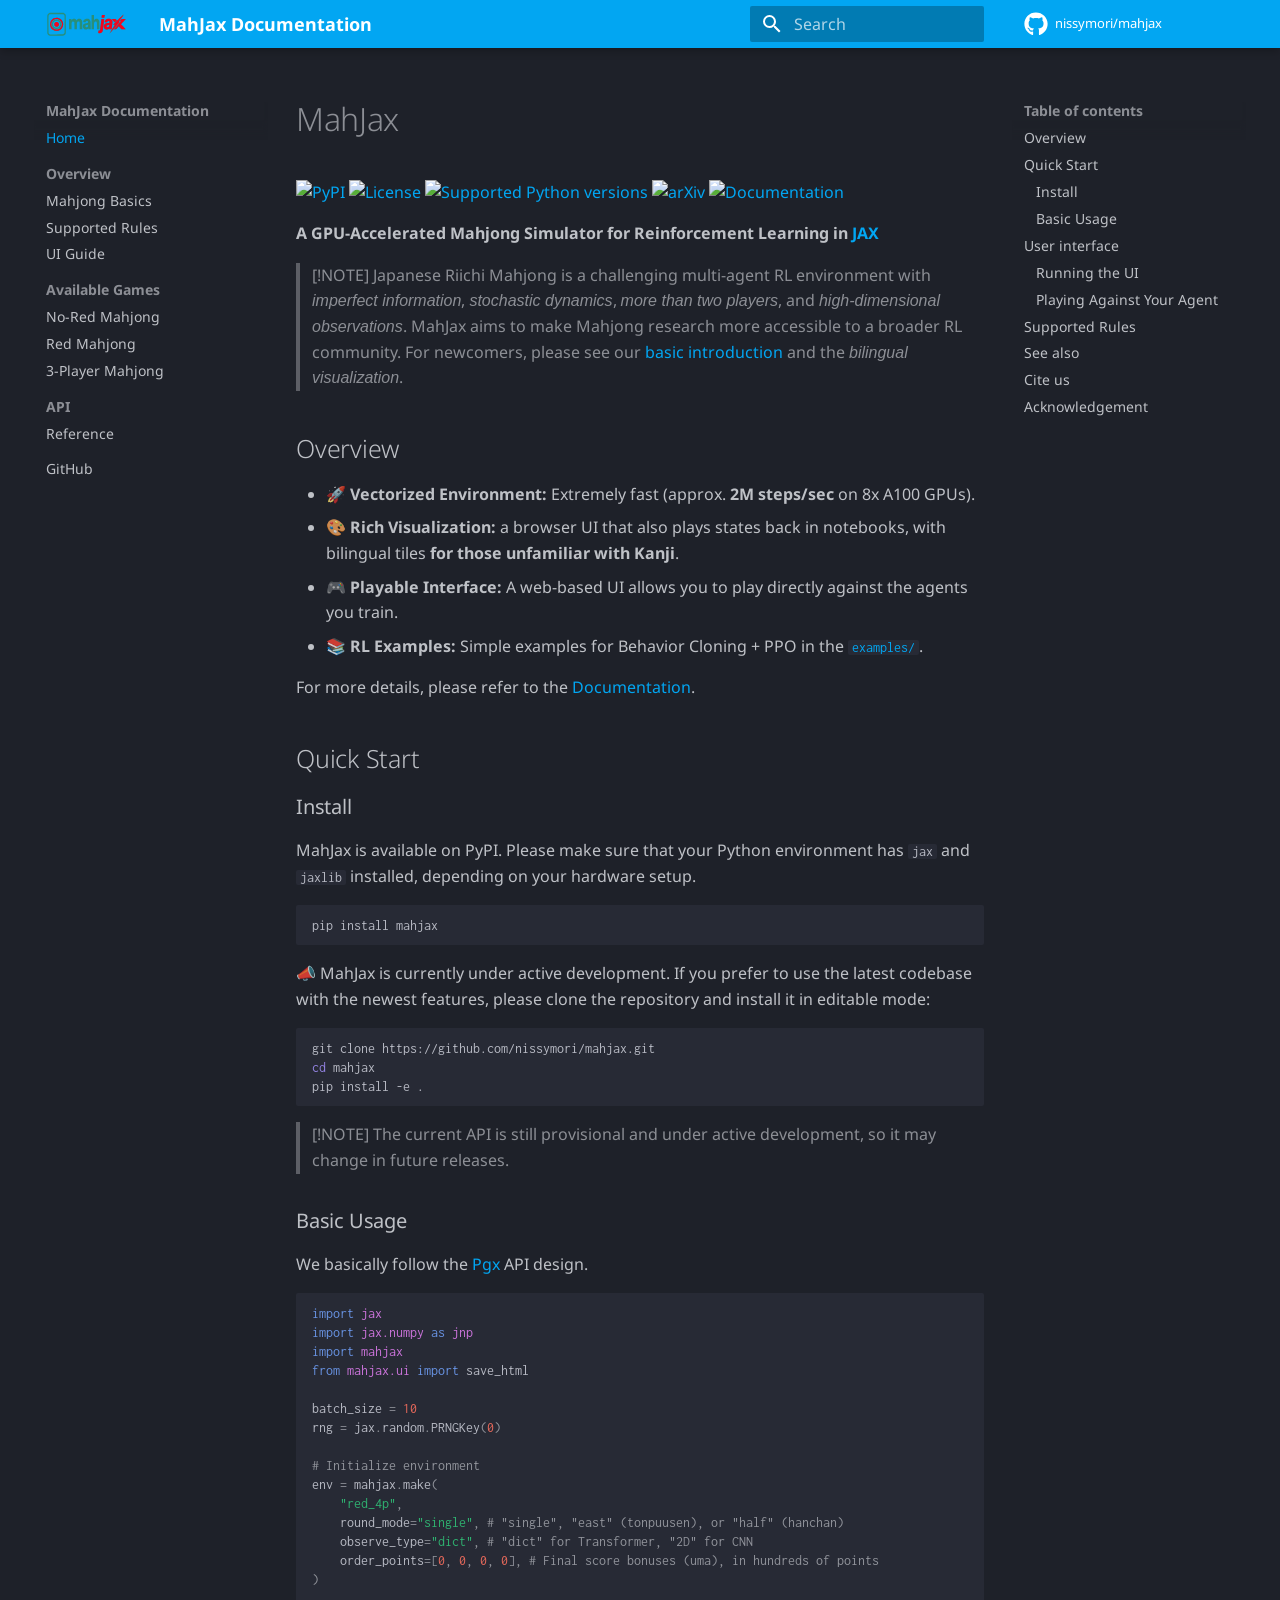
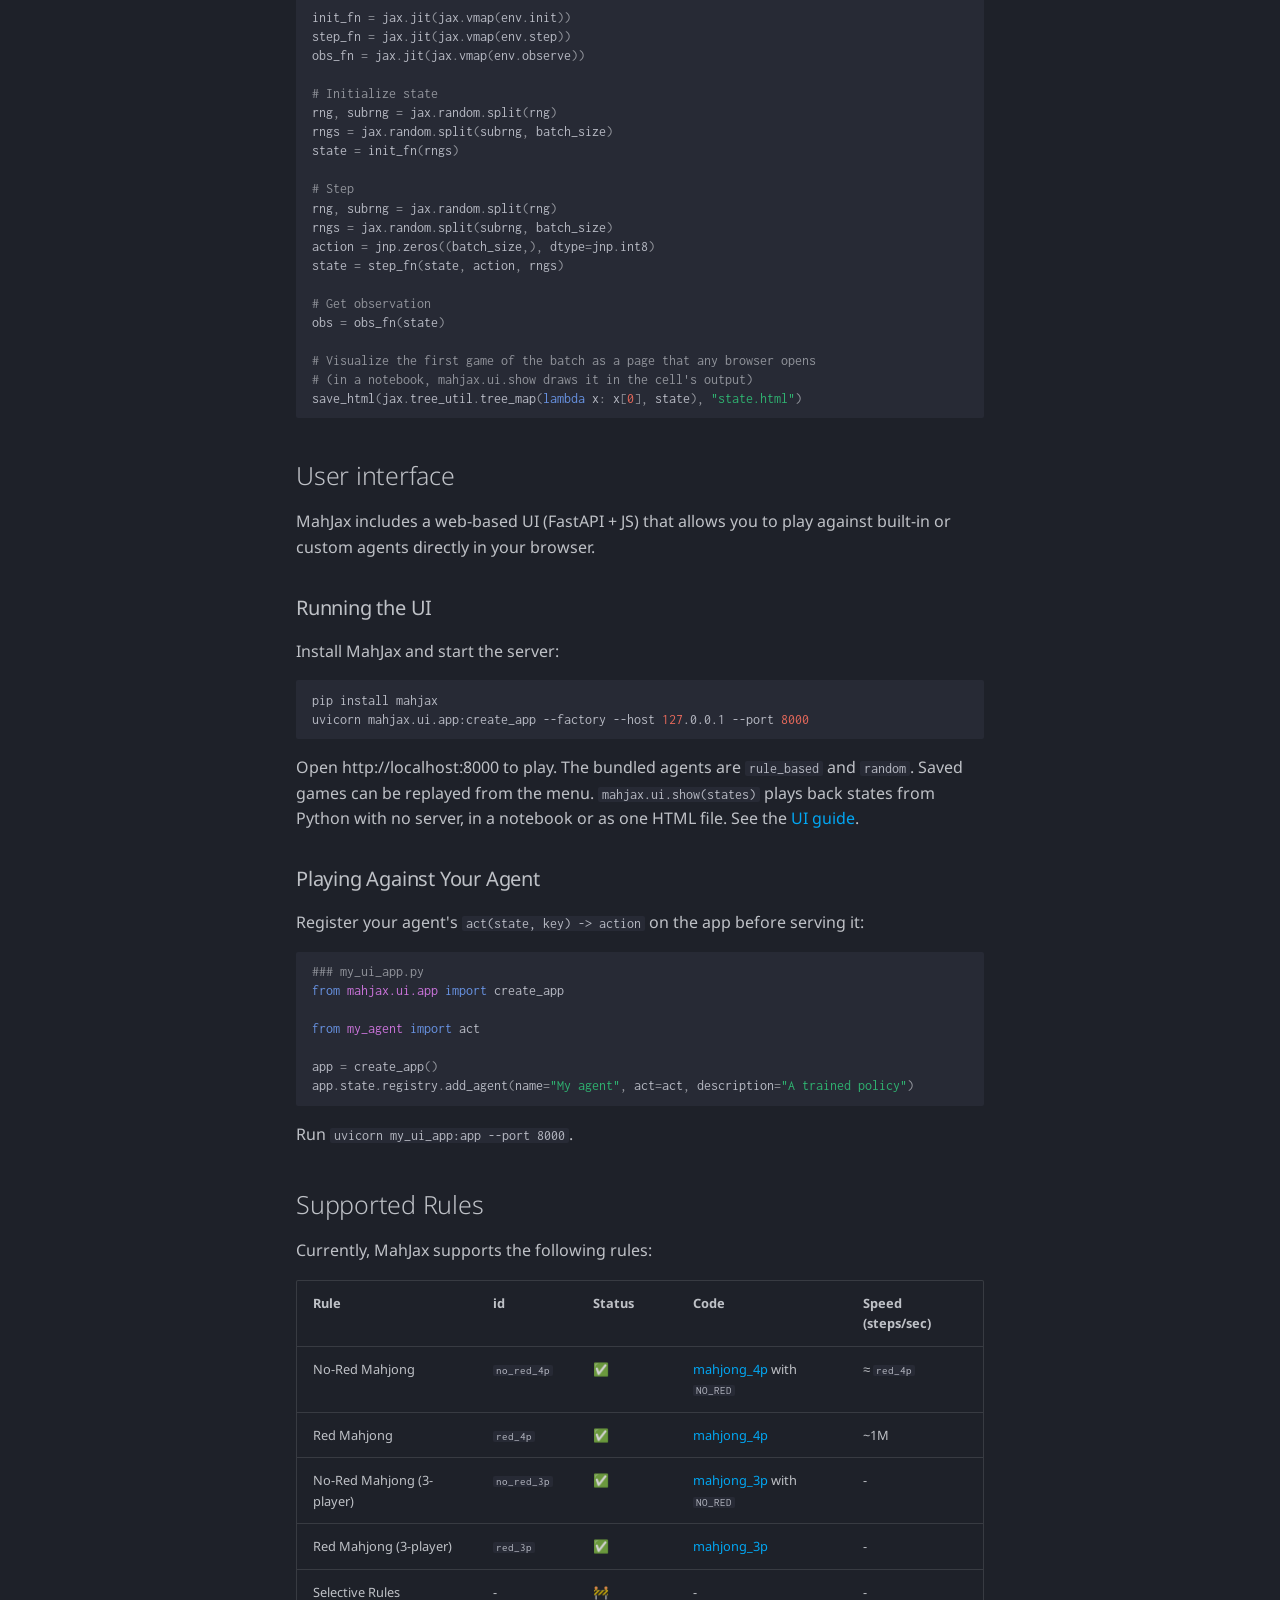
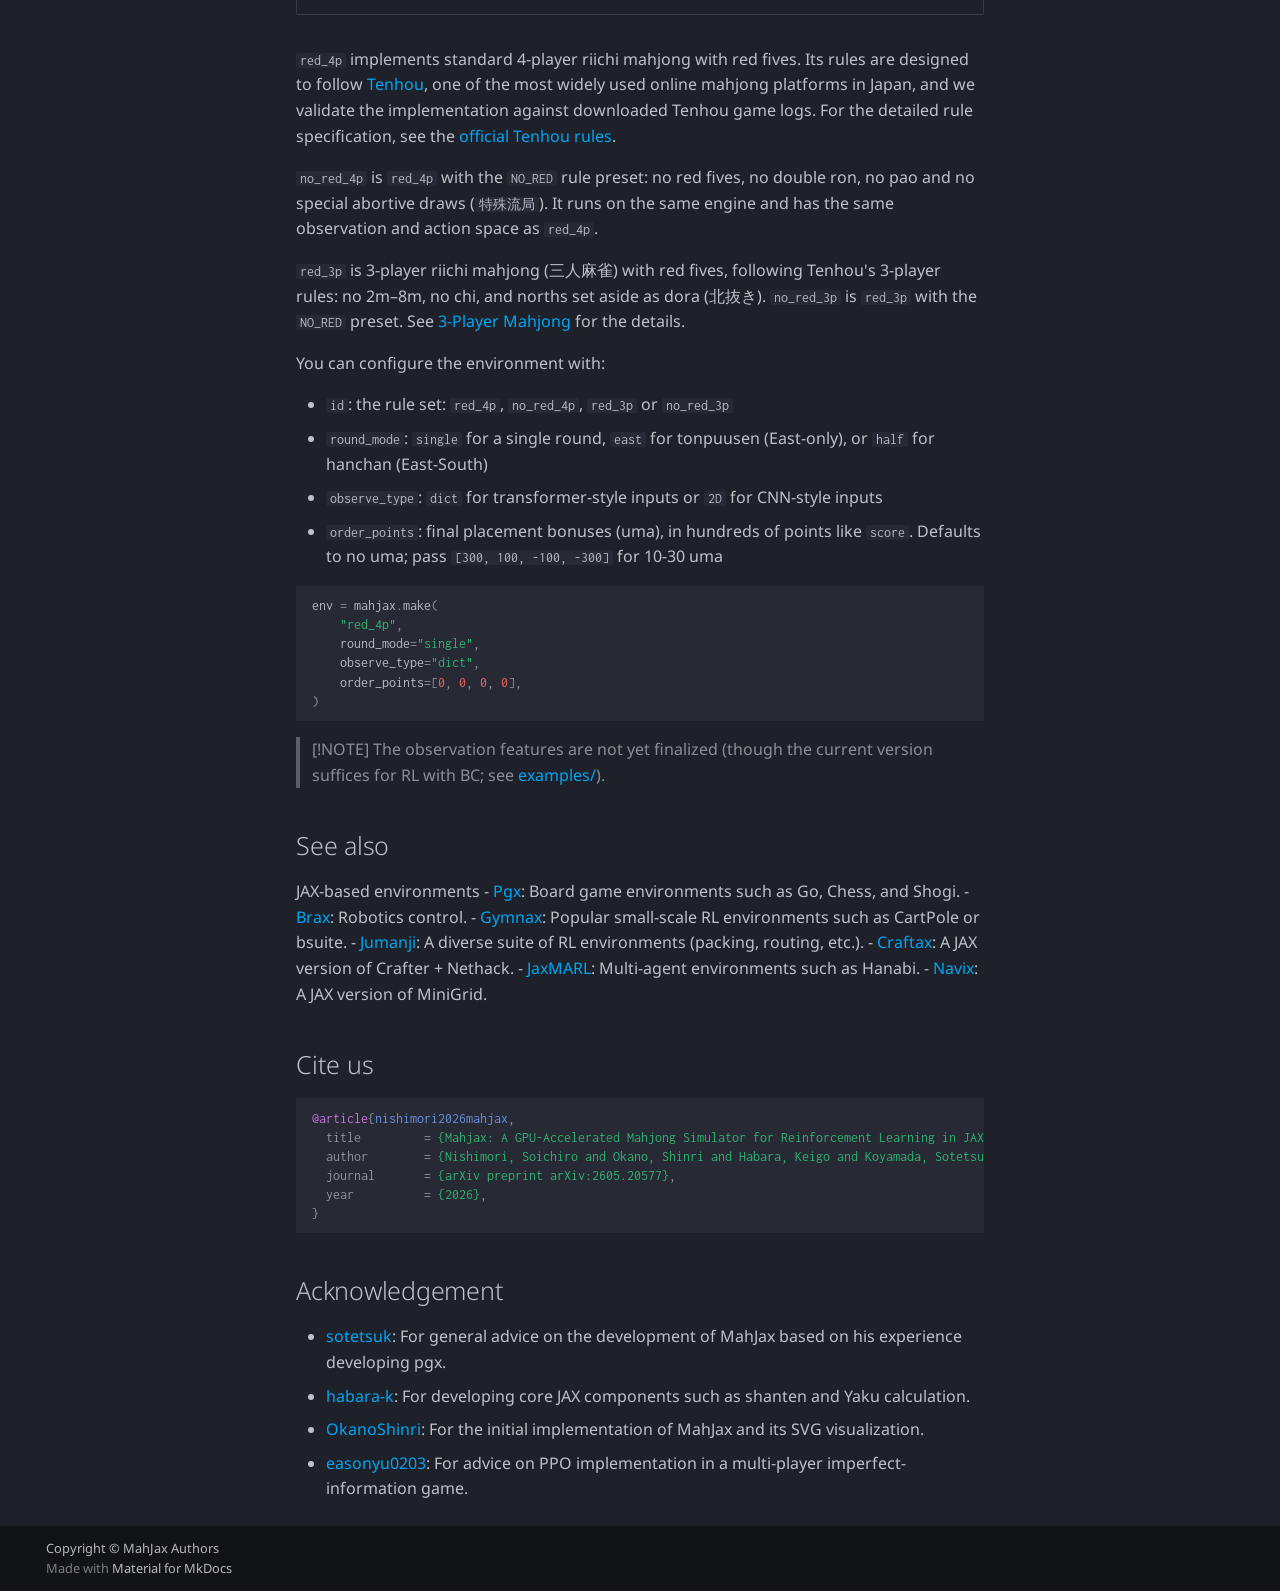
==== commit d60df2e6: "Deployed d4ca79a with MkDocs version: 1.6.1" ====
--- a/index.html
+++ b/index.html
@@ -23,7 +23,7 @@
       
       
       <link rel="icon" href="assets/logo.svg">
-      <meta name="generator" content="mkdocs-1.6.1, mkdocs-material-9.8.0">
+      <meta name="generator" content="mkdocs-1.6.1, mkdocs-material-9.8.1">
     
     
       
@@ -1260,7 +1260,7 @@
       <script id="__config" type="application/json">{"annotate": null, "base": ".", "features": ["navigation.sections", "header.autohide"], "search": "assets/javascripts/workers/search.a7633da7.min.js", "tags": null, "translations": {"clipboard.copied": "Copied to clipboard", "clipboard.copy": "Copy to clipboard", "search.result.more.one": "1 more on this page", "search.result.more.other": "# more on this page", "search.result.none": "No matching documents", "search.result.one": "1 matching document", "search.result.other": "# matching documents", "search.result.placeholder": "Type to start searching", "search.result.term.missing": "Missing", "select.version": "Select version"}, "version": null}</script>
     
     
-      <script src="assets/javascripts/bundle.c21346df.min.js"></script>
+      <script src="assets/javascripts/bundle.a5f9d56c.min.js"></script>
       
     
   </body>
